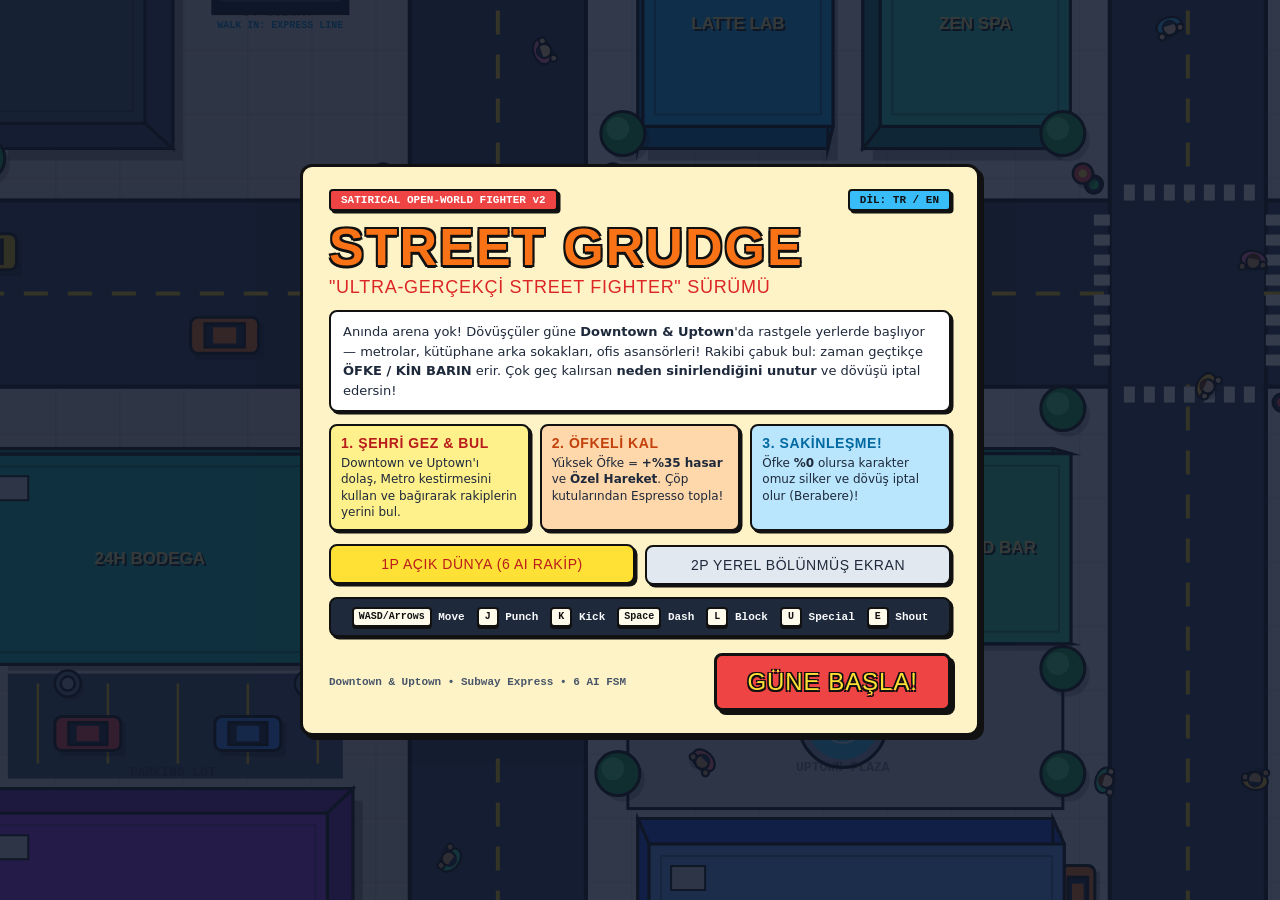
==== street-grudge-tek-dosya.html @ c1b6b153 "Initial commit: Street Grudge v2 (1P Open-World + 2P Split-Screen)" ====
<!DOCTYPE html>
<html lang="tr">
<head>
  <meta charset="UTF-8" />
  <meta name="viewport" content="width=device-width, initial-scale=1.0, maximum-scale=1.0, user-scalable=no" />
  <title>STREET GRUDGE — Ultra-Realistic Top-Down Arcade Fighter</title>
  <style>
/* =========================================================================
   STREET GRUDGE — 100% Offline Cel-Shaded Comic-Book & Retro Arcade Styles
   ========================================================================= */
* {
  box-sizing: border-box;
  user-select: none;
  -webkit-user-select: none;
}

html, body {
  margin: 0;
  padding: 0;
  width: 100%;
  height: 100%;
  overflow: hidden;
  background: #141418;
  color: #ffffff;
  font-family: 'Trebuchet MS', 'Segoe UI', system-ui, sans-serif;
}

.hidden { display: none !important; }

.font-arcade {
  font-family: 'Impact', 'Arial Black', 'Haettenschweiler', sans-serif;
  letter-spacing: 0.04em;
}
.font-pixel {
  font-family: 'Courier New', ui-monospace, SFMono-Regular, Menlo, monospace;
  font-weight: 800;
}

.comic-border {
  border: 3px solid #111111;
  box-shadow: 4px 4px 0px #111111;
}
.comic-border-sm {
  border: 2.5px solid #111111;
  box-shadow: 2.5px 2.5px 0px #111111;
}

.text-outline {
  text-shadow: -2px -2px 0 #111, 2px -2px 0 #111, -2px 2px 0 #111, 2px 2px 0 #111, 0px 3px 0 #111;
}
.text-outline-sm {
  text-shadow: -1.5px -1.5px 0 #111, 1.5px -1.5px 0 #111, -1.5px 1.5px 0 #111, 1.5px 1.5px 0 #111;
}

canvas#gameCanvas {
  display: block;
  width: 100vw;
  height: 100vh;
  cursor: crosshair;
}

.halftone-bg {
  background-image: radial-gradient(rgba(0, 0, 0, 0.14) 1.5px, transparent 1.5px);
  background-size: 9px 9px;
}

/* HUD LAYOUT */
#hud {
  pointer-events: none;
  position: fixed;
  inset: 0;
  z-index: 10;
  display: flex;
  flex-direction: column;
  justify-content: space-between;
  padding: 10px 12px;
}

.hud-top-wrap {
  width: 100%;
  max-width: 1060px;
  margin: 0 auto;
}

.hud-top-row {
  display: flex;
  align-items: flex-start;
  justify-content: space-between;
  gap: 10px;
}

.fighter-panel {
  flex: 1;
  min-width: 0;
}

.panel-header {
  display: flex;
  align-items: center;
  justify-content: space-between;
  gap: 6px;
  margin-bottom: 3px;
  padding: 0 3px;
}

.panel-name-group {
  display: flex;
  align-items: center;
  gap: 6px;
  min-width: 0;
}

.fighter-name {
  font-size: 16px;
  color: #ffe135;
  white-space: nowrap;
  overflow: hidden;
  text-overflow: ellipsis;
}
.fighter-name.rival { color: #fb7185; }

.status-pill {
  font-size: 10px;
  padding: 1px 6px;
  background: #ef4444;
  color: #ffffff;
  border: 2px solid #111;
  border-radius: 4px;
  text-transform: uppercase;
  white-space: nowrap;
}
.status-pill.muted { background: #334155; color: #e2e8f0; }

.score-text {
  font-size: 13px;
  color: #ffe135;
  font-variant-numeric: tabular-nums;
  white-space: nowrap;
}

.bar-track {
  position: relative;
  height: 24px;
  background: #991b1b;
  overflow: hidden;
}
.bar-track.rival-bg { background: #3f1d2e; }

.bar-trail {
  position: absolute;
  top: 0; bottom: 0;
  background: #fb923c;
  transition: width 0.3s ease;
}
.bar-fill-hp {
  position: absolute;
  top: 0; bottom: 0;
  background: linear-gradient(180deg, #fef08a 0%, #facc15 55%, #eab308 100%);
}
.bar-align-right { right: 0; }
.bar-align-left { left: 0; }

.bar-overlay-text {
  position: absolute;
  inset: 0;
  display: flex;
  align-items: center;
  justify-content: space-between;
  padding: 0 8px;
  font-size: 11px;
  font-weight: 900;
}
.bar-overlay-text.dark { color: #111; }
.bar-overlay-text.light { color: #fff; }

.ko-chip {
  background: #111;
  color: #ffe135;
  padding: 1px 6px;
  border-radius: 3px;
  font-size: 10px;
}

.grudge-row {
  margin-top: 4px;
  display: flex;
  align-items: center;
  gap: 6px;
}
.grudge-label {
  font-size: 12px;
  color: #ff6b35;
  white-space: nowrap;
}
.grudge-track {
  position: relative;
  flex: 1;
  height: 17px;
  background: #1f2937;
  overflow: hidden;
}
.grudge-fill {
  position: absolute;
  top: 0; bottom: 0; left: 0;
  background-color: #ef4444;
  transition: background-color 0.2s;
}
.grudge-stripes {
  background-image: repeating-linear-gradient(
    -45deg,
    rgba(255,255,255,0.18) 0px,
    rgba(255,255,255,0.18) 8px,
    transparent 8px,
    transparent 16px
  );
  animation: stripeMove 0.7s linear infinite;
}
@keyframes stripeMove {
  from { background-position: 0 0; }
  to   { background-position: 22.6px 0; }
}

.grudge-overlay-text {
  position: absolute;
  inset: 0;
  display: flex;
  align-items: center;
  justify-content: space-between;
  padding: 0 7px;
  font-size: 10px;
  color: #fff;
}
.grudge-overlay-text.center { justify-content: center; }

/* CENTER KO BADGE */
.center-badge-col {
  display: flex;
  flex-direction: column;
  align-items: center;
  flex-shrink: 0;
}
.ko-badge {
  width: 54px;
  height: 54px;
  border-radius: 8px;
  background: linear-gradient(180deg, #ffe135 0%, #f97316 100%);
  display: flex;
  flex-direction: column;
  align-items: center;
  justify-content: center;
  transform: rotate(-2deg);
}
.ko-badge-title {
  font-size: 24px;
  color: #dc2626;
  line-height: 1;
}
.ko-badge-clock {
  font-size: 10px;
  color: #111;
  line-height: 1;
  margin-top: 2px;
}
.zone-badge {
  margin-top: 4px;
  padding: 2px 7px;
  background: #111;
  color: #38bdf8;
  border: 2px solid #38bdf8;
  border-radius: 4px;
  font-size: 10px;
  letter-spacing: 0.06em;
  white-space: nowrap;
}

/* EVENT BANNER */
.event-banner-wrap {
  display: flex;
  flex-direction: column;
  align-items: center;
  justify-content: center;
  margin: auto 0;
  pointer-events: none;
}
.event-banner {
  padding: 8px 24px;
  background: #ffe135;
  color: #dc2626;
  border-radius: 6px;
  font-size: 42px;
  text-align: center;
}
.event-sub-banner {
  margin-top: 6px;
  padding: 4px 12px;
  background: #111;
  color: #fff;
  border: 2px solid #ffe135;
  border-radius: 5px;
  font-size: 13px;
  text-align: center;
}

@keyframes bannerSlam {
  0%   { transform: scale(2.4) rotate(-6deg); opacity: 0; }
  60%  { transform: scale(0.95) rotate(1.5deg); opacity: 1; }
  100% { transform: scale(1) rotate(0deg); opacity: 1; }
}
.banner-slam { animation: bannerSlam 0.32s cubic-bezier(0.22, 1, 0.36, 1) forwards; }

/* BOTTOM BAR */
.hud-bottom-row {
  display: flex;
  align-items: flex-end;
  justify-content: space-between;
  gap: 8px;
}
.bottom-left {
  pointer-events: auto;
  display: flex;
  flex-direction: column;
  gap: 6px;
}
.combo-box {
  align-self: flex-start;
  padding: 4px 12px;
  background: #ef4444;
  transform: rotate(-2deg);
}
.combo-num { font-size: 24px; color: #ffe135; line-height: 1; }
.combo-sub { font-size: 10px; color: #fff; }

.util-btn-row {
  display: flex;
  flex-wrap: wrap;
  gap: 6px;
}
.util-btn {
  padding: 4px 9px;
  color: #111;
  border-radius: 5px;
  font-size: 11px;
  cursor: pointer;
}
.util-btn.amber { background: #fef3c7; }
.util-btn.sky   { background: #e0f2fe; }
.util-btn.lilac { background: #f3e8ff; }
.util-btn.rose  { background: #fee2e2; }
.util-btn:hover { filter: brightness(0.95); }

.controls-strip {
  display: flex;
  flex-wrap: wrap;
  align-items: center;
  gap: 6px 10px;
  padding: 6px 10px;
  background: rgba(17, 17, 17, 0.9);
  border: 2px solid #ffe135;
  border-radius: 6px;
  font-size: 11px;
  color: #f8fafc;
}

.keycap {
  display: inline-flex;
  align-items: center;
  justify-content: center;
  min-width: 22px;
  height: 20px;
  padding: 0 5px;
  background: #fffbeb;
  color: #111;
  border: 2px solid #111;
  box-shadow: 0 2px 0 #111;
  border-radius: 4px;
  font-family: 'Courier New', monospace;
  font-weight: 900;
  font-size: 10px;
}

/* MINIMAP */
.minimap-col {
  display: flex;
  flex-direction: column;
  align-items: flex-end;
  gap: 4px;
}
.sound-cue-pill {
  padding: 3px 8px;
  background: rgba(17, 17, 17, 0.92);
  border: 2px solid #f97316;
  border-radius: 5px;
  font-size: 10px;
  color: #fdba74;
}
.minimap-frame {
  width: 196px;
  height: 144px;
  border-radius: 6px;
  background: rgba(15, 23, 42, 0.88);
  position: relative;
  overflow: hidden;
}
.minimap-frame canvas {
  width: 100%;
  height: 100%;
  display: block;
}
.minimap-title {
  position: absolute;
  top: 4px; left: 6px;
  font-size: 9px;
  color: #ffe135;
}
.minimap-zones {
  position: absolute;
  bottom: 3px; right: 6px;
  font-size: 8px;
  color: #94a3b8;
}

/* MODALS (START & END) */
.modal-backdrop {
  position: fixed;
  inset: 0;
  z-index: 30;
  display: flex;
  align-items: center;
  justify-content: center;
  padding: 16px;
  background: rgba(15, 23, 42, 0.84);
}
.modal-card {
  width: 100%;
  max-width: 680px;
  background: #fef3c7;
  color: #111;
  border-radius: 12px;
  padding: 22px 26px;
  max-height: 94vh;
  overflow-y: auto;
}
.modal-card.compact {
  max-width: 520px;
  text-align: center;
}

.modal-top-bar {
  display: flex;
  align-items: center;
  justify-content: space-between;
  gap: 8px;
  margin-bottom: 10px;
}
.ribbon-tag {
  padding: 3px 10px;
  background: #ef4444;
  color: #fff;
  font-size: 11px;
  border-radius: 4px;
}
.lang-toggle-btn {
  padding: 3px 10px;
  background: #38bdf8;
  color: #111;
  font-size: 11px;
  border-radius: 4px;
  cursor: pointer;
}
.title-logo {
  margin: 0;
  font-size: 52px;
  color: #f97316;
  line-height: 1;
}
.title-sub {
  margin: 4px 0 0;
  font-size: 18px;
  color: #dc2626;
}
.pitch-box {
  margin-top: 12px;
  padding: 10px 12px;
  background: #ffffff;
  border-radius: 8px;
  font-size: 13px;
  line-height: 1.5;
  color: #1e293b;
}

.cards-grid {
  display: grid;
  grid-template-columns: repeat(3, 1fr);
  gap: 10px;
  margin-top: 12px;
}
.info-card {
  padding: 9px 10px;
  border-radius: 8px;
  font-size: 12px;
  color: #1e293b;
}
.info-card h3 { margin: 0 0 4px; font-size: 14px; }
.info-card p  { margin: 0; line-height: 1.35; }
.info-card.c1 { background: #fef08a; }
.info-card.c1 h3 { color: #b91c1c; }
.info-card.c2 { background: #fed7aa; }
.info-card.c2 h3 { color: #c2410c; }
.info-card.c3 { background: #bae6fd; }
.info-card.c3 h3 { color: #0369a1; }

.mode-row {
  display: grid;
  grid-template-columns: 1fr 1fr;
  gap: 10px;
  margin-top: 14px;
}
.mode-btn {
  padding: 10px;
  background: #e2e8f0;
  color: #1e293b;
  border-radius: 8px;
  font-size: 14px;
  cursor: pointer;
}
.mode-btn.mode-active {
  background: #ffe135;
  color: #b91c1c;
  transform: translateY(-1px);
}

.start-controls-box {
  margin-top: 12px;
  padding: 8px 10px;
  background: #1e293b;
  color: #f8fafc;
  border-radius: 8px;
  display: flex;
  flex-wrap: wrap;
  justify-content: center;
  gap: 6px 12px;
  font-size: 11px;
}

.cta-row {
  margin-top: 16px;
  display: flex;
  align-items: center;
  justify-content: space-between;
  gap: 12px;
}
.primary-cta {
  padding: 12px 30px;
  background: #ef4444;
  color: #ffe135;
  font-size: 24px;
  border-radius: 8px;
  cursor: pointer;
}
.primary-cta:hover { background: #dc2626; }
.secondary-cta {
  margin-top: 8px;
  width: 100%;
  padding: 8px;
  background: #e2e8f0;
  color: #111;
  font-size: 13px;
  border-radius: 6px;
  cursor: pointer;
}

.stats-grid {
  display: grid;
  grid-template-columns: repeat(4, 1fr);
  gap: 8px;
  margin-top: 14px;
}
.stat-box {
  padding: 8px 4px;
  border-radius: 6px;
}
.stat-box .lbl { font-size: 10px; color: #475569; }
.stat-box .val { font-size: 16px; font-weight: 900; margin-top: 2px; }
.stat-box.s1 { background: #fef08a; }
.stat-box.s2 { background: #fecaca; color: #dc2626; }
.stat-box.s3 { background: #bae6fd; color: #0369a1; }
.stat-box.s4 { background: #bbf7d0; color: #15803d; }

/* TOUCH CONTROLS (Mobile / Narrow) */
#touchControls {
  display: none;
  pointer-events: auto;
  position: fixed;
  bottom: 12px; left: 12px; right: 12px;
  z-index: 20;
  align-items: flex-end;
  justify-content: space-between;
}
.touch-dpad {
  display: grid;
  grid-template-columns: repeat(3, 40px);
  gap: 4px;
}
.touch-actions {
  display: grid;
  grid-template-columns: repeat(3, 48px);
  gap: 6px;
}
.touch-btn {
  height: 42px;
  border-radius: 6px;
  background: rgba(17, 17, 17, 0.82);
  color: #fff;
  font-size: 12px;
  cursor: pointer;
}

@media (max-width: 760px) {
  .cards-grid { grid-template-columns: 1fr; }
  .stats-grid { grid-template-columns: repeat(2, 1fr); }
  .controls-strip { display: none; }
  .minimap-frame { width: 142px; height: 104px; }
  .title-logo { font-size: 38px; }
  .cta-row { flex-direction: column; }
  .primary-cta { width: 100%; }
  #touchControls.active { display: flex; }
}

</style>
</head>
<body>

  <!-- MAIN GAME CANVAS -->
  <canvas id="gameCanvas"></canvas>

  <!-- =========================================================================
       RETRO ARCADE HUD OVERLAY
       ========================================================================= -->
  <div id="hud" class="hidden">

    <!-- TOP ARCADE BAR -->
    <div class="hud-top-wrap">
      <div class="hud-top-row">

        <!-- PLAYER 1 PANEL -->
        <div class="fighter-panel">
          <div class="panel-header">
            <div class="panel-name-group">
              <span id="p1Name" class="font-arcade fighter-name text-outline-sm">O1 (KİNCİ DÖVÜŞÇÜ)</span>
              <span id="p1StatusBadge" class="font-pixel status-pill">KUDURMUŞ</span>
            </div>
            <span id="scoreDisplay" class="font-pixel score-text text-outline-sm">SCORE 000000</span>
          </div>
          <div class="bar-track comic-border-sm">
            <div id="p1HealthTrail" class="bar-trail bar-align-right" style="width: 100%;"></div>
            <div id="p1HealthFill" class="bar-fill-hp bar-align-right" style="width: 100%;"></div>
            <div class="bar-overlay-text dark font-pixel">
              <span id="p1HpText">120/120</span>
              <span id="koCountText" class="ko-chip">RIVALS KO: 0/6</span>
            </div>
          </div>
          <div class="grudge-row">
            <span id="grudgeLabel" class="font-arcade grudge-label text-outline-sm">ÖFKE</span>
            <div class="grudge-track comic-border-sm">
              <div id="grudgeFill" class="grudge-fill grudge-stripes" style="width: 100%;"></div>
              <div class="grudge-overlay-text font-pixel text-outline-sm">
                <span id="grudgeStateText">SAF ÖFKE (+%35 HASAR)</span>
                <span id="grudgePctText">100%</span>
              </div>
            </div>
          </div>
        </div>

        <!-- CENTER KO & CLOCK BADGE -->
        <div class="center-badge-col">
          <div id="koBadge" class="ko-badge comic-border">
            <span class="font-arcade ko-badge-title text-outline-sm">KO</span>
            <span id="clockText" class="font-pixel ko-badge-clock">09:00</span>
          </div>
          <div id="zoneBadge" class="zone-badge font-pixel">DOWNTOWN</div>
        </div>

        <!-- RIVAL / PLAYER 2 PANEL -->
        <div class="fighter-panel">
          <div class="panel-header">
            <span id="rivalStateTag" class="font-pixel status-pill muted">ŞEHİRDE ARANIYOR</span>
            <span id="rivalName" class="font-arcade fighter-name rival text-outline-sm">YAKINDA RAKİP YOK</span>
          </div>
          <div class="bar-track rival-bg comic-border-sm">
            <div id="rivalHealthTrail" class="bar-trail bar-align-left" style="width: 0%;"></div>
            <div id="rivalHealthFill" class="bar-fill-hp bar-align-left" style="width: 0%;"></div>
            <div class="bar-overlay-text light font-pixel text-outline-sm">
              <span id="rivalHpText">--</span>
              <span id="rivalZoneHint" style="color:#fde047; font-size:10px;">SOKAKLARI GEZ VEYA [E] BAS</span>
            </div>
          </div>
          <div class="grudge-row">
            <div class="grudge-track comic-border-sm">
              <div id="rivalGrudgeFill" class="grudge-fill" style="width: 0%; background:#f97316;"></div>
              <div class="grudge-overlay-text center font-pixel text-outline-sm">
                <span id="grudgeReasonHud">KİN: ...</span>
              </div>
            </div>
          </div>
        </div>

      </div>
    </div>

    <!-- CENTER DYNAMIC EVENT BANNER -->
    <div class="event-banner-wrap">
      <div id="eventBanner" class="hidden event-banner comic-border font-arcade text-outline">FIGHT!</div>
      <div id="eventSubBanner" class="hidden event-sub-banner font-pixel"></div>
    </div>

    <!-- BOTTOM BAR -->
    <div class="hud-bottom-row">
      <div class="bottom-left">
        <div id="comboBox" class="hidden combo-box comic-border-sm">
          <div id="comboCountText" class="font-arcade combo-num text-outline-sm">3 HITS!</div>
          <div class="font-pixel combo-sub">PETTY COMBO</div>
        </div>

        <div class="util-btn-row">
          <button id="btnMute" class="util-btn amber comic-border-sm font-pixel">SFX: ON</button>
          <button id="btnLang" class="util-btn sky comic-border-sm font-pixel">TR / EN</button>
          <button id="btnDebugAi" class="util-btn lilac comic-border-sm font-pixel">AI FSM: OFF</button>
          <button id="btnRestartHud" class="util-btn rose comic-border-sm font-pixel">YENİ GÜN [R]</button>
        </div>

        <div id="controlsStrip" class="controls-strip font-pixel"></div>
      </div>

      <div class="minimap-col">
        <div id="soundCuePill" class="hidden sound-cue-pill font-pixel"></div>
        <div class="minimap-frame comic-border">
          <canvas id="minimapCanvas" width="196" height="144"></canvas>
          <div class="minimap-title font-pixel text-outline-sm">CITY MAP</div>
          <div class="minimap-zones font-pixel">DT | UT</div>
        </div>
      </div>
    </div>
  </div>

  <!-- MOBILE TOUCH CONTROLS -->
  <div id="touchControls">
    <div class="touch-dpad">
      <div></div>
      <button data-key="KeyW" class="touch-btn comic-border-sm font-arcade">▲</button>
      <div></div>
      <button data-key="KeyA" class="touch-btn comic-border-sm font-arcade">◀</button>
      <button data-key="KeyS" class="touch-btn comic-border-sm font-arcade">▼</button>
      <button data-key="KeyD" class="touch-btn comic-border-sm font-arcade">▶</button>
    </div>
    <div class="touch-actions">
      <button data-key="KeyJ" class="touch-btn comic-border-sm font-arcade" style="background:#facc15;color:#111;">PUNCH</button>
      <button data-key="KeyK" class="touch-btn comic-border-sm font-arcade" style="background:#fb923c;color:#111;">KICK</button>
      <button data-key="KeyU" class="touch-btn comic-border-sm font-arcade" style="background:#ef4444;">SPEC</button>
      <button data-key="Space" class="touch-btn comic-border-sm font-arcade" style="background:#38bdf8;color:#111;">DASH</button>
      <button data-key="KeyL" class="touch-btn comic-border-sm font-arcade" style="background:#a855f7;">BLK</button>
      <button data-key="KeyE" class="touch-btn comic-border-sm font-arcade" style="background:#4ade80;color:#111;">YELL</button>
    </div>
  </div>

  <!-- =========================================================================
       TITLE / MODE SELECT MODAL
       ========================================================================= -->
  <div id="startModal" class="modal-backdrop">
    <div class="modal-card comic-border halftone-bg">
      <div class="modal-top-bar">
        <span class="ribbon-tag comic-border-sm font-pixel">SATIRICAL OPEN-WORLD FIGHTER v2</span>
        <button id="startLangBtn" class="lang-toggle-btn comic-border-sm font-pixel">DİL: TR / EN</button>
      </div>

      <h1 class="title-logo font-arcade text-outline">STREET GRUDGE</h1>
      <p id="startSubtitle" class="title-sub font-arcade"></p>

      <div id="startPitch" class="pitch-box comic-border-sm"></div>

      <div class="cards-grid">
        <div class="info-card c1 comic-border-sm">
          <h3 id="card1Title" class="font-arcade"></h3>
          <p id="card1Body"></p>
        </div>
        <div class="info-card c2 comic-border-sm">
          <h3 id="card2Title" class="font-arcade"></h3>
          <p id="card2Body"></p>
        </div>
        <div class="info-card c3 comic-border-sm">
          <h3 id="card3Title" class="font-arcade"></h3>
          <p id="card3Body"></p>
        </div>
      </div>

      <!-- 1P vs 2P LOCAL SPLIT-SCREEN MODE SELECTOR -->
      <div class="mode-row">
        <button id="btnMode1P" class="mode-btn mode-active comic-border-sm font-arcade">1P OPEN WORLD (6 AI)</button>
        <button id="btnMode2P" class="mode-btn comic-border-sm font-arcade">2P LOCAL SPLIT-SCREEN</button>
      </div>

      <div id="startControlsBox" class="start-controls-box comic-border-sm font-pixel"></div>

      <div class="cta-row">
        <span class="font-pixel" style="font-size:11px; color:#475569;">Downtown &amp; Uptown • Subway Express • 6 AI FSM</span>
        <button id="btnStartGame" class="primary-cta comic-border font-arcade text-outline-sm">GÜNE BAŞLA!</button>
      </div>
    </div>
  </div>

  <!-- =========================================================================
       END-OF-DAY RESULT MODAL
       ========================================================================= -->
  <div id="endModal" class="hidden modal-backdrop">
    <div class="modal-card compact comic-border halftone-bg">
      <div id="endBadge" class="ribbon-tag comic-border-sm font-pixel" style="display:inline-block; margin-bottom:8px;">DRAW</div>
      <h2 id="endTitle" class="font-arcade text-outline" style="margin:0; font-size:38px;">FORGOT WHY YOU WERE MAD!</h2>
      <p id="endQuote" class="pitch-box comic-border-sm" style="font-style:italic;"></p>

      <div class="stats-grid font-pixel">
        <div class="stat-box s1 comic-border-sm"><div class="lbl">SCORE</div><div id="statScore" class="val">0</div></div>
        <div class="stat-box s2 comic-border-sm"><div class="lbl">K.O.</div><div id="statKos" class="val">0/6</div></div>
        <div class="stat-box s3 comic-border-sm"><div class="lbl">WALKED</div><div id="statDist" class="val">0m</div></div>
        <div class="stat-box s4 comic-border-sm"><div class="lbl">PROPS</div><div id="statProps" class="val">0</div></div>
      </div>

      <div id="endForgottenReason" class="font-pixel" style="margin-top:10px; font-size:11px; color:#475569;"></div>

      <button id="btnPlayAgain" class="primary-cta comic-border font-arcade text-outline-sm" style="width:100%; margin-top:14px;">YENİ KİN BAŞLAT [R]</button>
      <button id="btnBackTitle" class="secondary-cta comic-border-sm font-pixel">ANA MENÜ / MOD SEÇ</button>
    </div>
  </div>

  <script>
/* === src/config.js === */
/**
 * Street Grudge — Configuration, Localization (EN/TR), and Character Roster
 * Clean modular namespace (works directly via file:// without a local server).
 */
window.StreetGrudge = window.StreetGrudge || {};

(function (SG) {
  'use strict';

  SG.WORLD_W = 3000;
  SG.WORLD_H = 2200;
  SG.DOWNTOWN_SPLIT_X = 1520; // West = Downtown, East = Uptown

  // Explicit Enemy AI Finite State Machine states
  SG.AI_STATES = Object.freeze({
    WANDER: 'DailyRoutine_Wander',
    SEARCH: 'Searching',
    COMBAT: 'Aggro_Combat',
    CALMED: 'CalmedDown'
  });

  SG.I18N = {
    en: {
      subtitle: '"ULTRA-REALISTIC STREET FIGHTER" EDITION',
      pitch: 'No instant arena spawns! Fighters start their day scattered across <b>Downtown &amp; Uptown</b> — in subways, library alleys, street corners, and office elevators. Track down your rival fast: as time passes, your <b>GRUDGE METER</b> drains. Take too long and you\'ll literally <b>forget why you were mad</b> and cancel the fight!',
      card1Title: '1. ROAM & TRACK',
      card1Body: 'Explore Downtown & Uptown, ride the Subway shortcut, and yell to ping nearby rivals.',
      card2Title: '2. STAY ANGRY',
      card2Body: 'High Grudge = <b>+35% damage</b> & <b>Special Moves</b>. Smash trash cans for Espresso boosts!',
      card3Title: '3. DON\'T CALM DOWN',
      card3Body: 'If Grudge hits <b>0%</b>, your fighter shrugs and cancels the fight in an anticlimactic draw!',
      mode1p: '1P OPEN WORLD (vs 6 AI)',
      mode2p: '2P LOCAL SPLIT-SCREEN',
      startBtn: 'START THE DAY!',
      playAgainBtn: 'START A NEW PETTY GRUDGE [R]',
      p1Name: 'P1 (PETTY FIGHTER)',
      p2Name: 'P2 (RIVAL COMMUTER)',
      grudge: 'GRUDGE',
      noRival: 'NO RIVAL IN SIGHT',
      searchingCity: 'ROAMING CITY',
      roamHint: 'ROAM STREETS OR PRESS [E]',
      fuming: 'FUMING',
      annoyed: 'ANNOYED',
      cooling: 'COOLING OFF',
      calm: 'CALMED DOWN',
      grudgeHigh: 'PURE RAGE (+35% DMG, SPECIAL READY)',
      grudgeMid: 'STILL MAD (SPECIAL > 40%)',
      grudgeLow: 'FORGETTING WHY... (-25% DMG)',
      grudgeZero: 'TOTALLY OVER IT',
      forgotBadge: 'ANTICLIMACTIC DRAW — FIGHT CANCELED',
      forgotTitle: 'FORGOT WHY YOU WERE MAD!',
      forgotQuotes: [
        '"Wait... why did I even put on my fighting headband today? Honestly, I could go for a sandwich."',
        '"You know what? Walking 12 blocks really cleared my head. Great cardio."',
        '"Was I mad at them, or just hungry? Probably just hungry. Let\'s call it a draw."'
      ],
      defeatBadge: 'KNOCKED OUT IN PUBLIC',
      defeatTitle: 'DOWN FOR THE COUNT!',
      defeatQuote: '"You got folded right next to a broken fire hydrant while three commuters filmed it."',
      victoryBadge: 'UNDEFEATED MENACE',
      victoryTitle: 'PETTY CHAMPION OF THE CITY!',
      victoryQuote: '"Every rival in Downtown & Uptown has been settled. Your petty grudge is finally satisfied."',
      p1WinTitle: 'PLAYER 1 WINS THE BEEF!',
      p2WinTitle: 'PLAYER 2 WINS THE BEEF!',
      vsWinQuote: '"Finally found each other across town and settled it right in the middle of traffic!"',
      challengerBanner: 'RIVAL FOUND!',
      fightSub: 'LOCKED IN STREET COMBAT!',
      mergedBanner: 'BEEF LOCATED!',
      mergedSub: 'SPLIT-SCREEN MERGED — FIGHT!!',
      koBanner: 'K.O.!',
      koSub: 'PETTY BEEF SETTLED! +GRUDGE',
      subwayBanner: 'SUBWAY EXPRESS',
      subwaySub: 'COMMUTER RAGE! +5% GRUDGE',
      reasons: [
        'Took the last iced oat-milk latte',
        'Stepped on fresh sneakers back in 2019',
        'Didn\'t hold the office elevator door',
        'Spoiled the season finale on the subway',
        'Left the group chat message on "Read"',
        'Parked across TWO spaces outside the library',
        'Chewed popcorn way too loudly at the movies'
      ],
      playerLowGrudgeLines: [
        'Wait... why was I mad again?',
        'Nice weather today, honestly...',
        'Maybe I overreacted?',
        'My legs hurt. Coffee sounds nice.',
        'Was it really THAT big a deal?'
      ],
      playerShoutLines: [
        'HEY!! GET OVER HERE!!',
        'DON\'T WALK AWAY FROM ME!!',
        'WE HAVE UNFINISHED BUSINESS!!',
        'SQUARE UP RIGHT NOW!!'
      ],
      calmedRivalLines: [
        'Bro, I\'m totally over it now.',
        'Deep breaths... inner peace...',
        'That was 10 minutes ago, let it go.',
        'Wanna grab ramen instead?'
      ]
    },
    tr: {
      subtitle: '"ULTRA-GERÇEKÇİ STREET FIGHTER" SÜRÜMÜ',
      pitch: 'Anında arena yok! Dövüşçüler güne <b>Downtown &amp; Uptown</b>\'da rastgele yerlerde başlıyor — metrolar, kütüphane arka sokakları, ofis asansörleri! Rakibi çabuk bul: zaman geçtikçe <b>ÖFKE / KİN BARIN</b> erir. Çok geç kalırsan <b>neden sinirlendiğini unutur</b> ve dövüşü iptal edersin!',
      card1Title: '1. ŞEHRİ GEZ & BUL',
      card1Body: 'Downtown ve Uptown\'ı dolaş, Metro kestirmesini kullan ve bağırarak rakiplerin yerini bul.',
      card2Title: '2. ÖFKELİ KAL',
      card2Body: 'Yüksek Öfke = <b>+%35 hasar</b> ve <b>Özel Hareket</b>. Çöp kutularından Espresso topla!',
      card3Title: '3. SAKİNLEŞME!',
      card3Body: 'Öfke <b>%0</b> olursa karakter omuz silker ve dövüş iptal olur (Berabere)!',
      mode1p: '1P AÇIK DÜNYA (6 AI RAKİP)',
      mode2p: '2P YEREL BÖLÜNMÜŞ EKRAN',
      startBtn: 'GÜNE BAŞLA!',
      playAgainBtn: 'YENİ KİN BAŞLAT [R]',
      p1Name: 'O1 (KİNCİ DÖVÜŞÇÜ)',
      p2Name: 'O2 (RAKİP YOLCU)',
      grudge: 'ÖFKE',
      noRival: 'YAKINDA RAKİP YOK',
      searchingCity: 'ŞEHİRDE ARANIYOR',
      roamHint: 'SOKAKLARI GEZ VEYA [E] BAS',
      fuming: 'KUDURMUŞ',
      annoyed: 'SİNİRLİ',
      cooling: 'SAKİNLEŞİYOR',
      calm: 'UNUTTU',
      grudgeHigh: 'SAF ÖFKE (+%35 HASAR, ÖZEL HAZIR)',
      grudgeMid: 'HALA KIZGIN (ÖZEL > %40)',
      grudgeLow: 'NEDEN KIZMIŞTIM?.. (-%25 HASAR)',
      grudgeZero: 'TAMAMEN UNUTTU',
      forgotBadge: 'DÖVÜŞ İPTAL EDİLDİ — BERABERE',
      forgotTitle: 'NEDEN SİNİRLENDİĞİNİ UNUTTUN!',
      forgotQuotes: [
        '"Bir dakika... ben bugün niye dövüş bandanasını taktım ki? Aslında canım tost çekti."',
        '"Biliyor musun? 12 sokak yürüyünce kafam dağıldı, güzel kardiyo oldu."',
        '"Ona mı kızmıştım yoksa sadece aç mıydım? Kesin açlıktan. İptal edelim."'
      ],
      defeatBadge: 'SOKAK ORTASINDA NAKAVT',
      defeatTitle: 'YERDE KALDIN!',
      defeatQuote: '"Patlak yangın musluğunun yanında üç yolcu video çekerken nakavt oldun."',
      victoryBadge: 'ŞEHRİN EN KİNCİ ŞAMPİYONU',
      victoryTitle: 'TÜM RAKİPLER NAKAVT!',
      victoryQuote: '"Downtown ve Uptown\'daki tüm hesaplar görüldü. Saçma kinin sonunda tatmin oldu."',
      p1WinTitle: '1. OYUNCU HESABI KESTİ!',
      p2WinTitle: '2. OYUNCU HESABI KESTİ!',
      vsWinQuote: '"Şehrin iki ucundan sonunda birbirinizi bulup trafiğin ortasında kapıştınız!"',
      challengerBanner: 'RAKİP BULUNDU!',
      fightSub: 'SOKAK DÖVÜŞÜ BAŞLADI!',
      mergedBanner: 'KARŞILAŞTILAR!',
      mergedSub: 'EKRAN BİRLEŞTİ — DÖVÜŞ!!',
      koBanner: 'K.O.!',
      koSub: 'HESAP GÖRÜLDÜ! +ÖFKE',
      subwayBanner: 'METRO EKSPRES',
      subwaySub: 'YOLCU ÖFKESİ! +%5 ÖFKE',
      reasons: [
        'Son buzlu latte\'yi gözünün önünde aldı',
        '2019\'da yeni ayakkabına bastı',
        'Ofis asansörünün kapısını tutmadı',
        'Metroda dizinin finalini spoiler verdi',
        'Mesajına görüldü atıp cevap vermedi',
        'Kütüphane önünde İKİ park yerini kapladı',
        'Sinemada yüksek sesle mısır yedi'
      ],
      playerLowGrudgeLines: [
        'Dur ya... niye kızmıştım ben?',
        'Hava da bugün çok güzelmiş...',
        'Abarttım mı acaba?',
        'Ayaklarım ağrıdı, kahve mi içsem?',
        'O kadar da önemli değildi sanki...'
      ],
      playerShoutLines: [
        'HEY!! BURAYA GEL!!',
        'KAÇMA BENDEN!!',
        'YARIM KALAN HESABIMIZ VAR!!',
        'ÇIK KARŞIMA!!'
      ],
      calmedRivalLines: [
        'Kardeşim benim sinirim geçti ya.',
        'Derin nefes... iç huzur...',
        '10 dakika oldu, boş ver gitsin.',
        'Gel şurada ramen yiyelim?'
      ]
    }
  };

  SG.currentLang = 'tr';
  SG.t = (key) => SG.I18N[SG.currentLang][key];

  // 6 Distinct Rival Fighters with Unique Special Move Archetypes
  SG.RIVAL_ROSTER = [
    {
      id: 'ryo',
      name: 'RYO "COMMUTER"',
      giColor: '#facc15',
      trimColor: '#111111',
      skinColor: '#f5cfa0',
      hairColor: '#1e1b18',
      bandanaColor: '#ef4444',
      r: 20,
      maxHp: 115,
      speed: 195,
      specialKind: 'fireball',
      specialName: 'COFFEE HADOUKEN!',
      specialColor: '#38bdf8',
      taunts: ['MY TRAIN WAS DELAYED!', 'TORN GI, FULL FURY!', 'DON\'T TOUCH MY BRIEFCASE!']
    },
    {
      id: 'brutus',
      name: 'BRUTUS "POTHOLER"',
      giColor: '#4ade80',
      trimColor: '#1d4ed8',
      skinColor: '#86efac',
      hairColor: '#14532d',
      bandanaColor: '#f97316',
      r: 24,
      maxHp: 150,
      speed: 168,
      specialKind: 'shockwave',
      specialName: 'ASPHALT SLAM!',
      specialColor: '#84cc16',
      taunts: ['BRUTUS SMASH SIDEWALK!', 'GET OUTTA MY ALLEY!', 'GRAAAH!!']
    },
    {
      id: 'chun',
      name: 'CHUN-LIQUID',
      giColor: '#3b82f6',
      trimColor: '#fde047',
      skinColor: '#fde2c4',
      hairColor: '#1c1917',
      bandanaColor: '#ffffff',
      r: 18,
      maxHp: 105,
      speed: 228,
      specialKind: 'cyclone',
      specialName: 'LIGHTNING SPIN!',
      specialColor: '#60a5fa',
      taunts: ['TOO SLOW FOR UPTOWN!', 'WATCH THE KICKS!', 'JUST FINISHED PILATES!']
    },
    {
      id: 'dorado',
      name: 'EL DORADO',
      giColor: '#f59e0b',
      trimColor: '#b91c1c',
      skinColor: '#eab308',
      hairColor: '#dc2626',
      bandanaColor: '#ef4444',
      r: 21,
      maxHp: 125,
      speed: 198,
      specialKind: 'lariat',
      specialName: 'QUARTERLY LARIAT!',
      specialColor: '#fbbf24',
      taunts: ['GOING DOWN?!', 'MY CAPE CAUGHT IN THE DOOR!', 'SYNERGY SUPLEX!!']
    },
    {
      id: 'kenji',
      name: 'KENJI "JAYWALKER"',
      giColor: '#ef4444',
      trimColor: '#111111',
      skinColor: '#f3caa0',
      hairColor: '#fde047',
      bandanaColor: '#111111',
      r: 20,
      maxHp: 120,
      speed: 210,
      specialKind: 'triple_flame',
      specialName: 'FLAME CROSSWALK!',
      specialColor: '#fb923c',
      taunts: ['I NEVER WAIT FOR GREEN!', 'YOU LOOKIN\' AT ME?!', 'FEEL THE HEAT!']
    },
    {
      id: 'bison',
      name: 'MADAME BISON-NETTE',
      giColor: '#9333ea',
      trimColor: '#facc15',
      skinColor: '#f5d0b5',
      hairColor: '#3b0764',
      bandanaColor: '#dc2626',
      r: 21,
      maxHp: 135,
      speed: 205,
      specialKind: 'psycho_beam',
      specialName: 'PSYCHO COMMUTE!',
      specialColor: '#c084fc',
      taunts: ['FOR ME, IT WAS TUESDAY!', 'BOW TO THE BOSS!', 'BOWL \'EM OVER!']
    }
  ];
})(window.StreetGrudge);


/* === src/audio.js === */
/**
 * Street Grudge — Procedural Web Audio Engine
 * Zero external audio assets required; synthesizes all arcade SFX and city ambience.
 */
window.StreetGrudge = window.StreetGrudge || {};

(function (SG) {
  'use strict';

  class SoundEngine {
    constructor() {
      this.ctx = null;
      this.muted = false;
    }

    unlock() {
      if (!this.ctx) {
        const AudioCtx = window.AudioContext || window.webkitAudioContext;
        if (AudioCtx) this.ctx = new AudioCtx();
      }
      if (this.ctx && this.ctx.state === 'suspended') {
        this.ctx.resume().catch(() => {});
      }
    }

    tone(freq, endFreq, duration, type = 'square', volume = 0.12, delay = 0) {
      if (this.muted || !this.ctx) return;
      const now = this.ctx.currentTime + delay;
      const osc = this.ctx.createOscillator();
      const gain = this.ctx.createGain();
      osc.type = type;
      osc.frequency.setValueAtTime(freq, now);
      osc.frequency.exponentialRampToValueAtTime(Math.max(20, endFreq), now + duration);
      gain.gain.setValueAtTime(volume, now);
      gain.gain.exponentialRampToValueAtTime(0.001, now + duration);
      osc.connect(gain);
      gain.connect(this.ctx.destination);
      osc.start(now);
      osc.stop(now + duration + 0.01);
    }

    noise(duration, volume = 0.14, filterFreq = 900, delay = 0) {
      if (this.muted || !this.ctx) return;
      const now = this.ctx.currentTime + delay;
      const bufferSize = Math.floor(this.ctx.sampleRate * duration);
      const buffer = this.ctx.createBuffer(1, bufferSize, this.ctx.sampleRate);
      const data = buffer.getChannelData(0);
      for (let i = 0; i < bufferSize; i++) data[i] = Math.random() * 2 - 1;
      const src = this.ctx.createBufferSource();
      src.buffer = buffer;
      const filter = this.ctx.createBiquadFilter();
      filter.type = 'bandpass';
      filter.frequency.setValueAtTime(filterFreq, now);
      const gain = this.ctx.createGain();
      gain.gain.setValueAtTime(volume, now);
      gain.gain.exponentialRampToValueAtTime(0.001, now + duration);
      src.connect(filter);
      filter.connect(gain);
      gain.connect(this.ctx.destination);
      src.start(now);
    }

    punchSwing() { this.noise(0.07, 0.08, 1600); this.tone(260, 110, 0.07, 'triangle', 0.08); }
    hitLight()   { this.noise(0.09, 0.16, 1100); this.tone(180, 55, 0.09, 'square', 0.14); }
    hitHeavy()   { this.noise(0.14, 0.22, 650);  this.tone(140, 36, 0.16, 'sawtooth', 0.18); }
    block()      { this.tone(680, 920, 0.07, 'square', 0.10); this.tone(320, 260, 0.06, 'triangle', 0.08); }
    dash()       { this.noise(0.10, 0.09, 2200); this.tone(420, 180, 0.10, 'sine', 0.07); }
    special()    {
      this.tone(220, 880, 0.18, 'sawtooth', 0.15);
      this.tone(440, 120, 0.28, 'square', 0.14, 0.10);
      this.noise(0.22, 0.18, 950, 0.08);
    }
    shockwave()  {
      this.tone(130, 32, 0.34, 'sawtooth', 0.20);
      this.noise(0.28, 0.20, 420);
    }
    shout()      { this.tone(360, 540, 0.11, 'sawtooth', 0.10); this.tone(540, 310, 0.14, 'square', 0.09, 0.10); }
    hydrant()    { this.tone(280, 90, 0.12, 'square', 0.14); this.noise(0.35, 0.15, 2400, 0.05); }
    trashCan()   { this.tone(520, 240, 0.10, 'square', 0.12); this.noise(0.14, 0.12, 1400); }
    carHorn()    { this.tone(392, 392, 0.18, 'sawtooth', 0.08); this.tone(493.8, 493.8, 0.18, 'sawtooth', 0.07); }
    pickup()     { this.tone(523, 659, 0.09, 'triangle', 0.12); this.tone(659, 1046, 0.14, 'triangle', 0.12, 0.08); }
    subway()     {
      this.noise(0.42, 0.15, 380);
      this.tone(200, 62, 0.38, 'sawtooth', 0.10);
      this.tone(520, 660, 0.10, 'sine', 0.09, 0.32);
    }
    challenger() {
      this.tone(330, 330, 0.10, 'square', 0.13, 0);
      this.tone(440, 440, 0.10, 'square', 0.13, 0.10);
      this.tone(659, 659, 0.22, 'sawtooth', 0.15, 0.20);
    }
    koFanfare() {
      this.hitHeavy();
      this.tone(523, 523, 0.12, 'square', 0.14, 0.08);
      this.tone(659, 659, 0.12, 'square', 0.14, 0.18);
      this.tone(784, 784, 0.16, 'square', 0.15, 0.28);
      this.tone(1046, 980, 0.32, 'sawtooth', 0.15, 0.42);
    }
    forgotTrombone() {
      this.tone(311, 293, 0.24, 'sawtooth', 0.12, 0.0);
      this.tone(293, 277, 0.24, 'sawtooth', 0.12, 0.26);
      this.tone(277, 261, 0.24, 'sawtooth', 0.12, 0.52);
      this.tone(261, 238, 0.65, 'sawtooth', 0.13, 0.78);
    }
    distantSiren(intensity = 0.04) {
      this.tone(620, 840, 0.32, 'sine', intensity, 0);
      this.tone(840, 620, 0.32, 'sine', intensity, 0.32);
    }
  }

  SG.SoundEngine = SoundEngine;
})(window.StreetGrudge);


/* === src/world.js === */
/**
 * Street Grudge — Open-World City Generator, Collisions & Interactive Props
 * Zones: Downtown (West) & Uptown (East), Subways, Library Alley, Office Elevator
 */
window.StreetGrudge = window.StreetGrudge || {};

(function (SG) {
  'use strict';

  class CityWorld {
    constructor() {
      this.buildings = [];
      this.hRoads = [];
      this.vRoads = [];
      this.intersections = [];
      this.landmarks = [];
      this.props = [];
      this.subways = [];
      this.elevators = [];
      this.spawnPoints = [];
      this.trees = [];
      this.trafficPhase = 0; // 0: NS green, 1: NS yellow, 2: EW green, 3: EW yellow
      this.trafficTimer = 0;

      this.buildLayout();
    }

    buildLayout() {
      this.hRoads = [
        { y: 120, h: 170, name: 'NORTH BOULEVARD' },
        { y: 980, h: 190, name: 'MAIN STREET' },
        { y: 1850, h: 170, name: 'SOUTH AVENUE' }
      ];
      this.vRoads = [
        { x: 140, w: 170, name: 'WEST 1ST' },
        { x: 820, w: 160, name: 'LIBRARY AVE' },
        { x: 1440, w: 180, name: 'DIVIDE BLVD' },
        { x: 2140, w: 160, name: 'PLAZA WAY' },
        { x: 2700, w: 160, name: 'UPTOWN EAST' }
      ];

      for (const hr of this.hRoads) {
        for (const vr of this.vRoads) {
          this.intersections.push({
            x: vr.x, y: hr.y, w: vr.w, h: hr.h,
            cx: vr.x + vr.w / 2, cy: hr.y + hr.h / 2
          });
        }
      }

      const addBldg = (x, y, w, h, color, roofColor, label, zone, heightPx = 26) => {
        this.buildings.push({ x, y, w, h, color, roofColor, label, zone, heightPx });
      };

      // --- DOWNTOWN (West) ---
      addBldg(360, 340, 410, 230, '#b45309', '#d97706', 'CENTRAL LIBRARY', 'DOWNTOWN', 30);
      addBldg(360, 680, 185, 250, '#7c2d12', '#9a3412', 'PAWN & BOOKS', 'DOWNTOWN', 24);
      addBldg(585, 680, 185, 250, '#475569', '#64748b', 'ARCADE 1991', 'DOWNTOWN', 28);

      addBldg(1030, 340, 355, 220, '#be123c', '#e11d48', 'DRAGON RAMEN', 'DOWNTOWN', 25);
      addBldg(1030, 610, 175, 320, '#334155', '#475569', 'GYM & DOJO', 'DOWNTOWN', 34);

      addBldg(360, 1230, 200, 560, '#57534e', '#78716c', 'OLD WAREHOUSE', 'DOWNTOWN', 32);
      addBldg(605, 1230, 165, 250, '#991b1b', '#dc2626', 'PIZZA KING', 'DOWNTOWN', 22);
      addBldg(605, 1540, 165, 250, '#1e3a8a', '#2563eb', 'BAIL BONDS', 'DOWNTOWN', 24);

      addBldg(1030, 1230, 355, 210, '#0f766e', '#14b8a6', '24H BODEGA', 'DOWNTOWN', 22);
      addBldg(1030, 1570, 355, 220, '#6b21a8', '#9333ea', 'COMIC VAULT', 'DOWNTOWN', 26);

      // --- UPTOWN (East) ---
      addBldg(1670, 340, 415, 250, '#0284c7', '#38bdf8', 'APEX TOWER', 'UPTOWN', 44);
      addBldg(1670, 725, 190, 205, '#0369a1', '#0ea5e9', 'LATTE LAB', 'UPTOWN', 24);
      addBldg(1895, 725, 190, 205, '#0f766e', '#2dd4bf', 'ZEN SPA', 'UPTOWN', 26);

      addBldg(2355, 340, 290, 280, '#4f46e5', '#818cf8', 'METRO GALLERY', 'UPTOWN', 36);

      addBldg(1670, 1230, 170, 190, '#0891b2', '#22d3ee', 'TECH LOFT', 'UPTOWN', 32);
      addBldg(1915, 1230, 170, 190, '#059669', '#34d399', 'SALAD BAR', 'UPTOWN', 22);
      addBldg(1670, 1600, 415, 190, '#1d4ed8', '#60a5fa', 'GRAND HOTEL', 'UPTOWN', 42);

      addBldg(2355, 1230, 290, 230, '#db2777', '#f472b6', 'SNEAKER BOUTIQUE', 'UPTOWN', 28);
      addBldg(2355, 1560, 290, 230, '#ca8a04', '#facc15', 'GOLD BANK', 'UPTOWN', 36);

      // Linked Subway Express Entrances
      this.subways = [
        {
          id: 'sub_dt', x: 1245, y: 700, w: 135, h: 95,
          targetId: 'sub_ut', exitX: 2500, exitY: 850,
          name: 'DOWNTOWN SUBWAY', zone: 'DOWNTOWN'
        },
        {
          id: 'sub_ut', x: 2430, y: 690, w: 135, h: 95,
          targetId: 'sub_dt', exitX: 1310, exitY: 855,
          name: 'UPTOWN SUBWAY', zone: 'UPTOWN'
        }
      ];

      this.elevators = [
        { x: 1835, y: 580, w: 86, h: 24, openAmt: 0, label: 'APEX ELEVATOR' }
      ];

      this.landmarks = [
        { x: 565, y: 625, name: 'LIBRARY ALLEY', zone: 'DOWNTOWN', color: '#f59e0b' },
        { x: 1310, y: 745, name: 'DT SUBWAY', zone: 'DOWNTOWN', color: '#38bdf8' },
        { x: 1878, y: 645, name: 'ELEVATOR LOBBY', zone: 'UPTOWN', color: '#a855f7' },
        { x: 2500, y: 740, name: 'UT SUBWAY', zone: 'UPTOWN', color: '#38bdf8' },
        { x: 1875, y: 1500, name: 'UPTOWN PLAZA', zone: 'UPTOWN', color: '#22c55e' },
        { x: 1205, y: 1505, name: 'PARKING LOT', zone: 'DOWNTOWN', color: '#94a3b8' },
        { x: 1530, y: 1075, name: 'MAIN & DIVIDE', zone: 'DOWNTOWN', color: '#f43f5e' }
      ];

      this.spawnPoints = [
        { x: 540,  y: 625,  label: 'Alley Behind Central Library', zone: 'DOWNTOWN' },
        { x: 1315, y: 840,  label: 'Downtown Subway Platform',     zone: 'DOWNTOWN' },
        { x: 1875, y: 655,  label: 'Apex Office Elevator Lobby',   zone: 'UPTOWN' },
        { x: 2500, y: 835,  label: 'Uptown Subway Concourse',      zone: 'UPTOWN' },
        { x: 1790, y: 1505, label: 'Uptown Marble Plaza',          zone: 'UPTOWN' },
        { x: 900,  y: 1075, label: 'Busy Downtown Intersection',   zone: 'DOWNTOWN' },
        { x: 1210, y: 1500, label: 'Downtown Bodega Parking Lot',  zone: 'DOWNTOWN' },
        { x: 2220, y: 1480, label: 'Uptown Boutique Corner',       zone: 'UPTOWN' },
        { x: 690,  y: 1510, label: 'Pizza King Side Alley',        zone: 'DOWNTOWN' },
        { x: 2220, y: 520,  label: 'Metro Gallery Sidewalk',       zone: 'UPTOWN' },
        { x: 245,  y: 1075, label: 'West 1st Crosswalk',           zone: 'DOWNTOWN' },
        { x: 2500, y: 1510, label: 'Gold Bank Alleyway',           zone: 'UPTOWN' }
      ];

      this.fountain = { x: 1875, y: 1505, r: 44 };
      const treeCoords = [
        [1650, 1450], [1650, 1555], [2095, 1450], [2095, 1555],
        [2340, 910], [2640, 910], [1655, 915], [2095, 915],
        [2340, 1190], [2655, 1190], [1655, 1190], [2095, 1190],
        [345, 940], [785, 940], [1015, 940]
      ];
      for (const [tx, ty] of treeCoords) {
        this.trees.push({ x: tx, y: ty, r: 22 });
      }

      this.resetProps();
    }

    resetProps() {
      this.props = [];
      const hydrantSpots = [
        [330, 325], [795, 325], [1005, 325], [1415, 955], [795, 955],
        [330, 1195], [795, 1195], [1005, 1195], [1415, 1825], [1645, 955],
        [2115, 955], [2330, 955], [2675, 1195], [1645, 1825], [2115, 1825]
      ];
      for (const [x, y] of hydrantSpots) {
        this.props.push({
          type: 'hydrant', x, y, r: 12, hp: 20, maxHp: 20,
          broken: false, sprayTimer: 0, shake: 0
        });
      }

      const trashSpots = [
        [420, 610], [710, 625], [1020, 580], [1390, 620], [585, 1495],
        [1100, 1465], [1340, 1465], [1710, 695], [2040, 695], [2380, 880],
        [1750, 1470], [2000, 1470], [2420, 1500], [770, 1800], [1410, 1480]
      ];
      for (const [x, y] of trashSpots) {
        this.props.push({
          type: 'trash', x, y, r: 14, hp: 18, maxHp: 18,
          broken: false, shake: 0
        });
      }

      const parkedCars = [
        { x: 1120, y: 1515, w: 66, h: 34, color: '#ef4444' },
        { x: 1280, y: 1515, w: 66, h: 34, color: '#3b82f6' },
        { x: 325,  y: 780,  w: 34, h: 66, color: '#eab308' },
        { x: 1405, y: 450,  w: 34, h: 66, color: '#10b981' },
        { x: 2665, y: 480,  w: 34, h: 66, color: '#ec4899' },
        { x: 2110, y: 1680, w: 34, h: 66, color: '#f97316' }
      ];
      for (const c of parkedCars) {
        this.props.push({
          type: 'parked_car', x: c.x, y: c.y, w: c.w, h: c.h,
          r: 26, color: c.color, hp: 60, maxHp: 60,
          broken: false, alarmTimer: 0, shake: 0
        });
      }
    }

    getZone(x) {
      return x < SG.DOWNTOWN_SPLIT_X ? 'DOWNTOWN' : 'UPTOWN';
    }

    isPointInBuilding(x, y, pad = 0) {
      for (const b of this.buildings) {
        if (x >= b.x - pad && x <= b.x + b.w + pad && y >= b.y - pad && y <= b.y + b.h + pad) {
          return b;
        }
      }
      return null;
    }

    resolveCircleCollisions(ent) {
      ent.x = Math.max(40, Math.min(SG.WORLD_W - 40, ent.x));
      ent.y = Math.max(40, Math.min(SG.WORLD_H - 40, ent.y));

      for (const b of this.buildings) {
        const cx = Math.max(b.x, Math.min(ent.x, b.x + b.w));
        const cy = Math.max(b.y, Math.min(ent.y, b.y + b.h));
        const dx = ent.x - cx;
        const dy = ent.y - cy;
        const distSq = dx * dx + dy * dy;
        if (distSq < ent.r * ent.r) {
          const dist = Math.sqrt(distSq) || 0.001;
          if (distSq < 0.0001) {
            const dL = ent.x - b.x, dR = b.x + b.w - ent.x;
            const dT = ent.y - b.y, dB = b.y + b.h - ent.y;
            const m = Math.min(dL, dR, dT, dB);
            if (m === dL) ent.x = b.x - ent.r;
            else if (m === dR) ent.x = b.x + b.w + ent.r;
            else if (m === dT) ent.y = b.y - ent.r;
            else ent.y = b.y + b.h + ent.r;
          } else {
            ent.x += (dx / dist) * (ent.r - dist);
            ent.y += (dy / dist) * (ent.r - dist);
          }
        }
      }

      // Fountain collision
      {
        const dx = ent.x - this.fountain.x;
        const dy = ent.y - this.fountain.y;
        const minR = ent.r + this.fountain.r;
        const d2 = dx * dx + dy * dy;
        if (d2 < minR * minR) {
          const d = Math.sqrt(d2) || 0.01;
          ent.x = this.fountain.x + (dx / d) * minR;
          ent.y = this.fountain.y + (dy / d) * minR;
        }
      }

      // Props collision
      for (const p of this.props) {
        if (p.type === 'parked_car') {
          const hw = p.w / 2, hh = p.h / 2;
          const cx = Math.max(p.x - hw, Math.min(ent.x, p.x + hw));
          const cy = Math.max(p.y - hh, Math.min(ent.y, p.y + hh));
          const dx = ent.x - cx, dy = ent.y - cy;
          const d2 = dx * dx + dy * dy;
          if (d2 < ent.r * ent.r) {
            const d = Math.sqrt(d2) || 0.01;
            ent.x += (dx / d) * (ent.r - d);
            ent.y += (dy / d) * (ent.r - d);
          }
        } else if (!p.broken) {
          const dx = ent.x - p.x, dy = ent.y - p.y;
          const minR = ent.r + p.r;
          const d2 = dx * dx + dy * dy;
          if (d2 < minR * minR) {
            const d = Math.sqrt(d2) || 0.01;
            ent.x = p.x + (dx / d) * minR;
            ent.y = p.y + (dy / d) * minR;
          }
        }
      }
    }

    update(dt, fighters) {
      this.trafficTimer += dt;
      const durations = [5.5, 1.5, 5.5, 1.5];
      if (this.trafficTimer >= durations[this.trafficPhase]) {
        this.trafficTimer = 0;
        this.trafficPhase = (this.trafficPhase + 1) % 4;
      }

      for (const el of this.elevators) {
        let near = false;
        for (const f of fighters) {
          if (f && !f.ko && Math.hypot(f.x - (el.x + el.w / 2), f.y - (el.y + 30)) < 95) {
            near = true; break;
          }
        }
        el.openAmt += ((near ? 1 : 0) - el.openAmt) * Math.min(1, dt * 6);
      }
    }
  }

  SG.CityWorld = CityWorld;
})(window.StreetGrudge);


/* === src/fighters.js === */
/**
 * Street Grudge — Fighter Entity & Character-Specific Special Attack Archetypes
 */
window.StreetGrudge = window.StreetGrudge || {};

(function (SG) {
  'use strict';

  class Fighter {
    constructor(cfg) {
      this.id = cfg.id;
      this.name = cfg.name;
      this.isPlayer = !!cfg.isPlayer;
      this.playerNum = cfg.playerNum || 0; // 1 for P1, 2 for P2, 0 for AI
      this.x = cfg.x;
      this.y = cfg.y;
      this.vx = 0;
      this.vy = 0;
      this.angle = 0;
      this.r = cfg.r || 20;
      this.maxHp = cfg.maxHp || 120;
      this.hp = this.maxHp;
      this.speed = cfg.speed || 235;
      this.giColor = cfg.giColor || '#f8fafc';
      this.trimColor = cfg.trimColor || '#dc2626';
      this.skinColor = cfg.skinColor || '#f5cfa0';
      this.hairColor = cfg.hairColor || '#1e1b18';
      this.bandanaColor = cfg.bandanaColor || '#ef4444';
      this.specialKind = cfg.specialKind || 'fireball';
      this.specialName = cfg.specialName || 'PETTY HADOU-WAVE!';
      this.specialColor = cfg.specialColor || '#f97316';
      this.taunts = cfg.taunts || [];

      // Signature Grudge / Calming Down Meter (0..100)
      this.grudge = 100;
      this.ko = false;
      this.koTimer = 0;

      // Combat State
      this.attackType = null; // 'punch' | 'kick' | 'special'
      this.attackTimer = 0;
      this.attackDuration = 0;
      this.attackHitApplied = false;
      this.comboStep = 0;
      this.comboResetTimer = 0;
      this.attackCooldown = 0;
      this.specialCooldown = 0;
      this.dashTimer = 0;
      this.dashCooldown = 0;
      this.dashDirX = 0;
      this.dashDirY = 0;
      this.spinAngle = 0;
      this.blocking = false;
      this.hitstun = 0;
      this.flashTimer = 0;
      this.invulnTimer = 0;
      this.walkCycle = 0;
      this.subwayCooldown = 0;
      this.lowGrudgeMutterTimer = 3.5;

      // Speech Bubble
      this.speech = '';
      this.speechTimer = 0;
      this.shoutCooldown = 0;

      // AI Finite State Machine (for Rival AI)
      this.aiState = SG.AI_STATES.WANDER;
      this.aiTimer = 0;
      this.homeX = cfg.x;
      this.homeY = cfg.y;
      this.targetX = cfg.x;
      this.targetY = cfg.y;
      this.investigateX = 0;
      this.investigateY = 0;
      this.aiAttackDelay = 0.5;
      this.aiStrafeDir = Math.random() < 0.5 ? 1 : -1;
      this.aiCalmRate = 0.48 + Math.random() * 0.25;
      this.spawnLabel = '';
    }

    say(text, duration = 2.6) {
      this.speech = text;
      this.speechTimer = duration;
    }

    getDamageMultiplier() {
      if (this.grudge >= 70) return 1.35;
      if (this.grudge >= 35) return 1.0;
      return 0.75;
    }

    startAttack(type, game) {
      if (this.ko || this.hitstun > 0 || this.attackTimer > 0 || this.attackCooldown > 0 || this.dashTimer > 0) {
        return false;
      }

      if (type === 'special') {
        if (this.specialCooldown > 0) return false;
        if (this.isPlayer && this.grudge < 40) {
          this.say(SG.currentLang === 'tr' ? 'Öfkem yetmiyor! (>%40)' : 'Not mad enough! (>40%)', 1.6);
          return false;
        }
        this.attackType = 'special';
        this.attackDuration = 0.44;
        this.attackTimer = 0.44;
        this.attackCooldown = 0.24;
        this.specialCooldown = this.isPlayer ? 2.6 : 4.6;
        this.attackHitApplied = false;
        this.say(this.specialName, 1.35);
        game.executeCharacterSpecial(this);
        return true;
      }

      if (type === 'punch') {
        this.comboStep = (this.comboResetTimer > 0) ? ((this.comboStep + 1) % 3) : 0;
        this.comboResetTimer = 0.65;
        this.attackType = 'punch';
        this.attackDuration = 0.19;
        this.attackTimer = 0.19;
        this.attackCooldown = 0.08;
        this.attackHitApplied = false;
        game.sfx.punchSwing();
        return true;
      }

      if (type === 'kick') {
        this.attackType = 'kick';
        this.attackDuration = 0.28;
        this.attackTimer = 0.28;
        this.attackCooldown = 0.16;
        this.attackHitApplied = false;
        game.sfx.punchSwing();
        return true;
      }

      return false;
    }

    startDash(dirX, dirY, game) {
      if (this.ko || this.hitstun > 0 || this.dashTimer > 0 || this.dashCooldown > 0) return false;
      const len = Math.hypot(dirX, dirY);
      this.dashDirX = len > 0.01 ? dirX / len : Math.cos(this.angle);
      this.dashDirY = len > 0.01 ? dirY / len : Math.sin(this.angle);
      this.dashTimer = 0.16;
      this.dashCooldown = 0.62;
      this.invulnTimer = 0.18;
      game.sfx.dash();
      return true;
    }
  }

  SG.Fighter = Fighter;
})(window.StreetGrudge);


/* === src/renderer.js === */
/**
 * Street Grudge — Cel-Shaded Comic-Book 2D Top-Down Renderer
 * Supports single-screen camera AND automatic 2P split-screen -> merged brawl camera!
 */
window.StreetGrudge = window.StreetGrudge || {};

(function (SG) {
  'use strict';

  class ComicRenderer {
    constructor(canvas, miniCanvas) {
      this.canvas = canvas;
      this.ctx = canvas.getContext('2d');
      this.miniCanvas = miniCanvas;
      this.miniCtx = miniCanvas.getContext('2d');
    }

    render(game) {
      const ctx = this.ctx;
      const vw = game.viewW;
      const vh = game.viewH;
      ctx.clearRect(0, 0, vw, vh);
      ctx.fillStyle = '#1e293b';
      ctx.fillRect(0, 0, vw, vh);

      if (game.running && game.mode === '2p' && game.isSplitScreen) {
        const halfW = Math.floor(vw / 2);

        // Left Viewport: Player 1
        ctx.save();
        ctx.beginPath();
        ctx.rect(0, 0, halfW, vh);
        ctx.clip();
        this.renderWorldViewport(ctx, game, game.cam1, 0, 0, halfW, vh);
        this.drawViewportBadge(ctx, 14, vh - 36, 'P1 CAM', '#ffe135', '#dc2626');
        ctx.restore();

        // Right Viewport: Player 2
        ctx.save();
        ctx.beginPath();
        ctx.rect(halfW, 0, vw - halfW, vh);
        ctx.clip();
        this.renderWorldViewport(ctx, game, game.cam2, halfW, 0, vw - halfW, vh);
        this.drawViewportBadge(ctx, vw - 98, vh - 36, 'P2 CAM', '#38bdf8', '#1d4ed8');
        ctx.restore();

        // Bold Comic Ink Split-Screen Divider
        ctx.fillStyle = '#111111';
        ctx.fillRect(halfW - 3, 0, 6, vh);
        ctx.fillStyle = '#ffe135';
        ctx.fillRect(halfW - 1, 0, 2, vh);
      } else {
        this.renderWorldViewport(ctx, game, game.cam, 0, 0, vw, vh);
      }

      if (game.running && game.player) {
        if (game.mode === '1p') {
          this.drawOffscreenRivalPointers(ctx, game);
        }
        this.drawMinimap(game);
      }

      // Subway Express Animated Comic Overlay
      if (game.subwayOverlayTimer > 0) {
        this.drawSubwayExpressTransition(ctx, vw, vh, game.subwayOverlayTimer);
      }

      // KO / Hit White Comic Flash
      if (game.screenFlash > 0) {
        ctx.fillStyle = `rgba(255, 255, 255, ${game.screenFlash * 0.65})`;
        ctx.fillRect(0, 0, vw, vh);
      }
    }

    drawViewportBadge(ctx, x, y, label, bg, fg) {
      ctx.fillStyle = bg;
      ctx.strokeStyle = '#111';
      ctx.lineWidth = 2.5;
      ctx.fillRect(x, y, 82, 24);
      ctx.strokeRect(x, y, 82, 24);
      ctx.fillStyle = fg;
      ctx.font = '900 13px Impact, sans-serif';
      ctx.textAlign = 'center';
      ctx.fillText(label, x + 41, y + 17);
      ctx.textAlign = 'left';
    }

    drawSubwayExpressTransition(ctx, vw, vh, timer) {
      const alpha = Math.min(1, timer * 2.5);
      ctx.save();
      ctx.globalAlpha = alpha * 0.85;
      ctx.fillStyle = '#0f172a';
      ctx.fillRect(0, vh * 0.40, vw, vh * 0.20);
      ctx.strokeStyle = '#38bdf8';
      ctx.lineWidth = 4;
      ctx.strokeRect(0, vh * 0.40, vw, vh * 0.20);

      // Animated streaking subway train cars
      const progress = 1 - Math.min(1, timer / 0.65);
      const trainX = -320 + progress * (vw + 640);
      ctx.fillStyle = '#e2e8f0';
      ctx.strokeStyle = '#111';
      ctx.lineWidth = 3;
      ctx.fillRect(trainX, vh * 0.43, 300, vh * 0.14);
      ctx.strokeRect(trainX, vh * 0.43, 300, vh * 0.14);
      ctx.fillStyle = '#0284c7';
      ctx.fillRect(trainX, vh * 0.49, 300, 12);
      for (let i = 0; i < 4; i++) {
        ctx.fillStyle = '#fef08a';
        ctx.fillRect(trainX + 20 + i * 68, vh * 0.445, 48, 22);
        ctx.strokeRect(trainX + 20 + i * 68, vh * 0.445, 48, 22);
      }
      ctx.restore();
    }

    renderWorldViewport(ctx, game, cam, vx, vy, vw, vh) {
      ctx.save();
      const shakeX = (Math.random() - 0.5) * cam.shake;
      const shakeY = (Math.random() - 0.5) * cam.shake;
      ctx.translate(vx + vw / 2 + shakeX, vy + vh / 2 + shakeY);
      ctx.scale(cam.zoom, cam.zoom);
      ctx.translate(-cam.x, -cam.y);

      this.drawCityGround(ctx, game.world);
      this.drawRoadsAndTrafficLights(ctx, game.world);
      this.drawSubwaysAndElevators(ctx, game.world);
      this.drawProps(ctx, game.world);
      this.drawPickups(ctx, game.pickups);
      this.drawSoundRings(ctx, game.soundRings);
      this.drawAfterimages(ctx, game.afterimages);
      this.drawPedestrians(ctx, game.pedestrians);
      this.drawCars(ctx, game.cars);

      for (const r of game.rivals) this.drawFighter(ctx, r, game.showAiDebug);
      if (game.player2) this.drawFighter(ctx, game.player2, game.showAiDebug);
      if (game.player) this.drawFighter(ctx, game.player, game.showAiDebug);

      this.drawProjectiles(ctx, game.projectiles);
      this.drawBuildings3DRoof(ctx, game.world, cam);
      this.drawTrees(ctx, game.world);
      this.drawParticles(ctx, game.particles);
      this.drawSpeechBubbles(ctx, game);
      this.drawPopups(ctx, game.popups);

      ctx.restore();
    }

    drawCityGround(ctx, world) {
      ctx.fillStyle = '#d6d3d1';
      ctx.fillRect(0, 0, SG.DOWNTOWN_SPLIT_X, SG.WORLD_H);
      ctx.fillStyle = '#e2e8f0';
      ctx.fillRect(SG.DOWNTOWN_SPLIT_X, 0, SG.WORLD_W - SG.DOWNTOWN_SPLIT_X, SG.WORLD_H);

      ctx.strokeStyle = 'rgba(17, 17, 17, 0.08)';
      ctx.lineWidth = 1.5;
      for (let x = 0; x <= SG.WORLD_W; x += 64) {
        ctx.beginPath(); ctx.moveTo(x, 0); ctx.lineTo(x, SG.WORLD_H); ctx.stroke();
      }
      for (let y = 0; y <= SG.WORLD_H; y += 64) {
        ctx.beginPath(); ctx.moveTo(0, y); ctx.lineTo(SG.WORLD_W, y); ctx.stroke();
      }

      // Uptown Marble Plaza + Animated Fountain
      ctx.fillStyle = '#cbd5e1';
      ctx.strokeStyle = '#111';
      ctx.lineWidth = 3;
      ctx.fillRect(1660, 1425, 435, 165);
      ctx.strokeRect(1660, 1425, 435, 165);

      const f = world.fountain;
      ctx.fillStyle = '#94a3b8';
      ctx.beginPath(); ctx.arc(f.x, f.y, f.r, 0, Math.PI * 2); ctx.fill(); ctx.stroke();
      ctx.fillStyle = '#38bdf8';
      ctx.beginPath(); ctx.arc(f.x, f.y, f.r - 8, 0, Math.PI * 2); ctx.fill();
      const ripple = (performance.now() * 0.03) % (f.r - 12);
      ctx.strokeStyle = 'rgba(255,255,255,0.65)';
      ctx.lineWidth = 2;
      ctx.beginPath(); ctx.arc(f.x, f.y, 6 + ripple, 0, Math.PI * 2); ctx.stroke();

      // Downtown Parking Lot
      ctx.fillStyle = '#475569';
      ctx.fillRect(1040, 1455, 335, 105);
      ctx.strokeStyle = '#facc15';
      ctx.lineWidth = 2.5;
      for (let x = 1070; x <= 1350; x += 70) {
        ctx.beginPath(); ctx.moveTo(x, 1465); ctx.lineTo(x, 1545); ctx.stroke();
      }

      // Library Back Alley
      ctx.fillStyle = '#a8a29e';
      ctx.fillRect(360, 575, 410, 100);
      ctx.font = 'bold 14px "Courier New", monospace';
      ctx.fillStyle = 'rgba(220, 38, 38, 0.55)';
      ctx.fillText('← LIBRARY ALLEY — NO LOITERING', 405, 632);

      // Street Floor Landmarks
      ctx.font = '900 13px "Courier New", monospace';
      ctx.textAlign = 'center';
      for (const lm of world.landmarks) {
        ctx.fillStyle = 'rgba(17, 17, 17, 0.42)';
        ctx.fillText(lm.name, lm.x, lm.y + 52);
      }
      ctx.textAlign = 'left';
    }

    drawRoadsAndTrafficLights(ctx, world) {
      ctx.fillStyle = '#334155';
      for (const hr of world.hRoads) {
        ctx.fillRect(0, hr.y, SG.WORLD_W, hr.h);
        ctx.fillStyle = '#111';
        ctx.fillRect(0, hr.y, SG.WORLD_W, 4);
        ctx.fillRect(0, hr.y + hr.h - 4, SG.WORLD_W, 4);
        ctx.fillStyle = '#334155';
      }
      for (const vr of world.vRoads) {
        ctx.fillRect(vr.x, 0, vr.w, SG.WORLD_H);
        ctx.fillStyle = '#111';
        ctx.fillRect(vr.x, 0, 4, SG.WORLD_H);
        ctx.fillRect(vr.x + vr.w - 4, 0, 4, SG.WORLD_H);
        ctx.fillStyle = '#334155';
      }

      ctx.strokeStyle = '#facc15';
      ctx.lineWidth = 4;
      ctx.setLineDash([24, 20]);
      for (const hr of world.hRoads) {
        ctx.beginPath(); ctx.moveTo(0, hr.y + hr.h / 2); ctx.lineTo(SG.WORLD_W, hr.y + hr.h / 2); ctx.stroke();
      }
      for (const vr of world.vRoads) {
        ctx.beginPath(); ctx.moveTo(vr.x + vr.w / 2, 0); ctx.lineTo(vr.x + vr.w / 2, SG.WORLD_H); ctx.stroke();
      }
      ctx.setLineDash([]);

      for (const inter of world.intersections) {
        ctx.fillStyle = '#334155';
        ctx.fillRect(inter.x + 4, inter.y + 4, inter.w - 8, inter.h - 8);
        ctx.fillStyle = '#f8fafc';
        for (let s = 16; s < inter.w - 16; s += 20) {
          ctx.fillRect(inter.x + s, inter.y - 14, 11, 16);
          ctx.fillRect(inter.x + s, inter.y + inter.h - 2, 11, 16);
        }
        for (let s = 16; s < inter.h - 16; s += 20) {
          ctx.fillRect(inter.x - 14, inter.y + s, 16, 11);
          ctx.fillRect(inter.x + inter.w - 2, inter.y + s, 16, 11);
        }
        const nsColor = world.trafficPhase === 0 ? '#22c55e' : (world.trafficPhase === 1 ? '#facc15' : '#ef4444');
        const ewColor = world.trafficPhase === 2 ? '#22c55e' : (world.trafficPhase === 3 ? '#facc15' : '#ef4444');
        this.drawTrafficLightPost(ctx, inter.x - 14, inter.y - 14, nsColor);
        this.drawTrafficLightPost(ctx, inter.x + inter.w + 14, inter.y + inter.h + 14, ewColor);
      }

      ctx.save();
      ctx.font = '900 18px Impact, sans-serif';
      ctx.fillStyle = 'rgba(255, 225, 53, 0.55)';
      ctx.translate(1530, 680);
      ctx.rotate(-Math.PI / 2);
      ctx.fillText('◄ DOWNTOWN   |   UPTOWN ►', -100, 6);
      ctx.restore();
    }

    drawTrafficLightPost(ctx, x, y, lightColor) {
      ctx.fillStyle = '#1e293b';
      ctx.strokeStyle = '#111';
      ctx.lineWidth = 2.5;
      ctx.beginPath(); ctx.arc(x, y, 9, 0, Math.PI * 2); ctx.fill(); ctx.stroke();
      ctx.fillStyle = lightColor;
      ctx.beginPath(); ctx.arc(x, y, 5, 0, Math.PI * 2); ctx.fill();
    }

    drawSubwaysAndElevators(ctx, world) {
      for (const sub of world.subways) {
        ctx.fillStyle = '#0f172a';
        ctx.strokeStyle = '#111';
        ctx.lineWidth = 3;
        ctx.fillRect(sub.x, sub.y, sub.w, sub.h);
        ctx.strokeRect(sub.x, sub.y, sub.w, sub.h);

        for (let i = 0; i < 6; i++) {
          const shade = 210 - i * 28;
          ctx.fillStyle = `rgb(${shade},${shade},${shade + 10})`;
          ctx.fillRect(sub.x + 8, sub.y + 8 + i * 13, sub.w - 16, 10);
        }

        ctx.fillStyle = '#0284c7';
        ctx.fillRect(sub.x - 4, sub.y - 20, sub.w + 8, 22);
        ctx.strokeRect(sub.x - 4, sub.y - 20, sub.w + 8, 22);
        ctx.fillStyle = '#ffe135';
        ctx.font = 'bold 11px "Courier New", monospace';
        ctx.textAlign = 'center';
        ctx.fillText(`M ${sub.name}`, sub.x + sub.w / 2, sub.y - 5);
        ctx.fillStyle = '#0284c7';
        ctx.font = 'bold 10px "Courier New", monospace';
        ctx.fillText('WALK IN: EXPRESS LINE', sub.x + sub.w / 2, sub.y + sub.h + 14);
        ctx.textAlign = 'left';
      }

      for (const el of world.elevators) {
        ctx.fillStyle = '#1e293b';
        ctx.fillRect(el.x, el.y, el.w, el.h);
        const halfW = (el.w / 2) * (1 - el.openAmt * 0.85);
        ctx.fillStyle = '#cbd5e1';
        ctx.strokeStyle = '#111';
        ctx.lineWidth = 2.5;
        ctx.fillRect(el.x, el.y, halfW, el.h);
        ctx.strokeRect(el.x, el.y, halfW, el.h);
        ctx.fillRect(el.x + el.w - halfW, el.y, halfW, el.h);
        ctx.strokeRect(el.x + el.w - halfW, el.y, halfW, el.h);
        ctx.fillStyle = '#7c3aed';
        ctx.fillRect(el.x + 6, el.y + el.h + 4, el.w - 12, 22);
        ctx.strokeRect(el.x + 6, el.y + el.h + 4, el.w - 12, 22);
        ctx.fillStyle = '#fff';
        ctx.font = 'bold 9px "Courier New", monospace';
        ctx.textAlign = 'center';
        ctx.fillText('ELEVATOR', el.x + el.w / 2, el.y + el.h + 18);
        ctx.textAlign = 'left';
      }
    }

    drawProps(ctx, world) {
      for (const p of world.props) {
        const sx = p.shake > 0 ? (Math.random() - 0.5) * 6 : 0;
        const sy = p.shake > 0 ? (Math.random() - 0.5) * 6 : 0;

        if (p.type === 'hydrant') {
          if (p.broken) {
            ctx.fillStyle = 'rgba(56, 189, 248, 0.42)';
            ctx.beginPath(); ctx.arc(p.x, p.y, 28, 0, Math.PI * 2); ctx.fill();
            ctx.fillStyle = '#b91c1c';
            ctx.strokeStyle = '#111';
            ctx.lineWidth = 2;
            ctx.beginPath(); ctx.arc(p.x, p.y, 7, 0, Math.PI * 2); ctx.fill(); ctx.stroke();
          } else {
            ctx.fillStyle = 'rgba(0,0,0,0.22)';
            ctx.beginPath(); ctx.arc(p.x + 3, p.y + 4, 11, 0, Math.PI * 2); ctx.fill();
            ctx.fillStyle = '#ef4444';
            ctx.strokeStyle = '#111';
            ctx.lineWidth = 2.5;
            ctx.beginPath(); ctx.arc(p.x + sx, p.y + sy, 10, 0, Math.PI * 2); ctx.fill(); ctx.stroke();
            ctx.fillStyle = '#fde047';
            ctx.beginPath(); ctx.arc(p.x + sx, p.y + sy, 4, 0, Math.PI * 2); ctx.fill();
          }
        } else if (p.type === 'trash') {
          if (p.broken) {
            ctx.fillStyle = '#64748b';
            ctx.strokeStyle = '#111';
            ctx.lineWidth = 2;
            ctx.fillRect(p.x - 10, p.y - 6, 20, 12);
            ctx.strokeRect(p.x - 10, p.y - 6, 20, 12);
          } else {
            ctx.fillStyle = 'rgba(0,0,0,0.22)';
            ctx.beginPath(); ctx.arc(p.x + 3, p.y + 4, 13, 0, Math.PI * 2); ctx.fill();
            ctx.fillStyle = '#64748b';
            ctx.strokeStyle = '#111';
            ctx.lineWidth = 2.5;
            ctx.beginPath(); ctx.arc(p.x + sx, p.y + sy, 13, 0, Math.PI * 2); ctx.fill(); ctx.stroke();
            ctx.fillStyle = '#94a3b8';
            ctx.beginPath(); ctx.arc(p.x + sx, p.y + sy, 7, 0, Math.PI * 2); ctx.fill(); ctx.stroke();
          }
        } else if (p.type === 'parked_car') {
          this.drawCarShape(ctx, p.x + sx, p.y + sy, p.w, p.h, p.color, false, p.alarmTimer > 0);
        }
      }
    }

    drawCarShape(ctx, x, y, w, h, color, isTaxi = false, alarmOn = false) {
      const hw = w / 2, hh = h / 2;
      ctx.fillStyle = 'rgba(0,0,0,0.28)';
      ctx.fillRect(x - hw + 5, y - hh + 6, w, h);

      ctx.fillStyle = color;
      ctx.strokeStyle = '#111';
      ctx.lineWidth = 3;
      ctx.beginPath();
      if (ctx.roundRect) ctx.roundRect(x - hw, y - hh, w, h, 7);
      else ctx.rect(x - hw, y - hh, w, h);
      ctx.fill();
      ctx.stroke();

      ctx.fillStyle = '#1e293b';
      ctx.fillRect(x - hw * 0.58, y - hh * 0.65, w * 0.58, h * 0.65);
      ctx.fillStyle = color;
      ctx.fillRect(x - hw * 0.34, y - hh * 0.45, w * 0.34, h * 0.45);
      ctx.strokeRect(x - hw * 0.58, y - hh * 0.65, w * 0.58, h * 0.65);

      if (isTaxi) {
        ctx.fillStyle = '#111';
        ctx.fillRect(x - 6, y - 4, 12, 8);
        ctx.fillStyle = '#fef08a';
        ctx.fillRect(x - 4, y - 2, 8, 4);
      }

      if (alarmOn && Math.floor(performance.now() / 130) % 2 === 0) {
        ctx.fillStyle = 'rgba(239, 68, 68, 0.65)';
        ctx.beginPath(); ctx.arc(x - hw, y - hh, 10, 0, Math.PI * 2); ctx.fill();
        ctx.beginPath(); ctx.arc(x + hw, y + hh, 10, 0, Math.PI * 2); ctx.fill();
      }
    }

    drawCars(ctx, cars) {
      for (const c of cars) this.drawCarShape(ctx, c.x, c.y, c.w, c.h, c.color, c.isTaxi, false);
    }

    drawPedestrians(ctx, peds) {
      for (const ped of peds) {
        ctx.save();
        ctx.translate(ped.x, ped.y);
        ctx.rotate(ped.angle);
        ctx.fillStyle = 'rgba(0,0,0,0.22)';
        ctx.beginPath(); ctx.ellipse(2, 4, 11, 9, 0, 0, Math.PI * 2); ctx.fill();

        const swing = Math.sin(ped.walkPhase) * 3;
        ctx.fillStyle = ped.color;
        ctx.strokeStyle = '#111';
        ctx.lineWidth = 2.2;
        ctx.beginPath(); ctx.ellipse(0, 0, 9, 13, 0, 0, Math.PI * 2); ctx.fill(); ctx.stroke();

        ctx.fillStyle = ped.skin;
        ctx.beginPath(); ctx.arc(6 + swing, -10, 3.5, 0, Math.PI * 2); ctx.fill(); ctx.stroke();
        ctx.beginPath(); ctx.arc(6 - swing, 10, 3.5, 0, Math.PI * 2); ctx.fill(); ctx.stroke();

        ctx.fillStyle = ped.skin;
        ctx.beginPath(); ctx.arc(2, 0, 7, 0, Math.PI * 2); ctx.fill(); ctx.stroke();
        ctx.fillStyle = ped.hair;
        ctx.beginPath(); ctx.arc(0, 0, 6.5, Math.PI * 0.55, Math.PI * 1.45); ctx.fill();
        ctx.restore();

        if (ped.panicTimer > 0) {
          ctx.fillStyle = '#ef4444';
          ctx.font = '900 15px Impact, sans-serif';
          ctx.textAlign = 'center';
          ctx.fillText('!', ped.x, ped.y - 18);
          ctx.textAlign = 'left';
        }
      }
    }

    drawPickups(ctx, pickups) {
      for (const pk of pickups) {
        const yOff = Math.sin(pk.bob) * 4;
        ctx.save();
        ctx.translate(pk.x, pk.y + yOff);
        ctx.fillStyle = pk.kind === 'espresso' ? '#f97316' : '#22c55e';
        ctx.strokeStyle = '#111';
        ctx.lineWidth = 2.5;
        ctx.beginPath(); ctx.arc(0, 0, 14, 0, Math.PI * 2); ctx.fill(); ctx.stroke();
        ctx.font = '14px sans-serif';
        ctx.textAlign = 'center';
        ctx.textBaseline = 'middle';
        ctx.fillText(pk.kind === 'espresso' ? '☕' : '🌮', 0, 1);
        ctx.restore();
      }
    }

    drawFighter(ctx, f, showAiDebug) {
      ctx.save();
      ctx.translate(f.x, f.y);

      ctx.fillStyle = 'rgba(0, 0, 0, 0.30)';
      ctx.beginPath();
      ctx.ellipse(3, 6, f.r * 1.05, f.r * 0.85, 0, 0, Math.PI * 2);
      ctx.fill();

      if (!f.ko && f.grudge >= 70 && (f.isPlayer || f.aiState === SG.AI_STATES.COMBAT)) {
        const pulse = 1 + Math.sin(performance.now() * 0.015) * 0.12;
        ctx.strokeStyle = f.playerNum === 2 ? 'rgba(56, 189, 248, 0.78)' : 'rgba(239, 68, 68, 0.75)';
        ctx.lineWidth = 3;
        ctx.beginPath();
        ctx.arc(0, 0, (f.r + 7) * pulse, 0, Math.PI * 2);
        ctx.stroke();
      }

      if (f.blocking && !f.ko) {
        ctx.strokeStyle = '#38bdf8';
        ctx.lineWidth = 4;
        ctx.beginPath();
        ctx.arc(0, 0, f.r + 8, f.angle - 1.0, f.angle + 1.0);
        ctx.stroke();
      }

      if (f.ko) {
        ctx.rotate(f.angle + 0.8);
        ctx.globalAlpha = 0.88;
        ctx.fillStyle = f.giColor;
        ctx.strokeStyle = '#111';
        ctx.lineWidth = 3;
        ctx.beginPath();
        if (ctx.roundRect) ctx.roundRect(-f.r * 1.2, -f.r * 0.6, f.r * 2.4, f.r * 1.2, 8);
        else ctx.rect(-f.r * 1.2, -f.r * 0.6, f.r * 2.4, f.r * 1.2);
        ctx.fill(); ctx.stroke();
        ctx.fillStyle = f.skinColor;
        ctx.beginPath(); ctx.arc(f.r * 0.9, 0, 10, 0, Math.PI * 2); ctx.fill(); ctx.stroke();
        const tNow = performance.now() * 0.005;
        ctx.fillStyle = '#ffe135';
        for (let i = 0; i < 3; i++) {
          const a = tNow + i * (Math.PI * 2 / 3);
          ctx.beginPath();
          ctx.arc(f.r * 0.9 + Math.cos(a) * 14, Math.sin(a) * 10, 3.2, 0, Math.PI * 2);
          ctx.fill();
        }
        ctx.restore();
        return;
      }

      const drawAngle = f.attackTimer > 0 && f.attackType === 'special' && (f.specialKind === 'cyclone' || f.specialKind === 'lariat')
        ? f.angle + (1 - f.attackTimer / f.attackDuration) * Math.PI * 6
        : f.angle;
      ctx.rotate(drawAngle);

      const swing = Math.sin(f.walkCycle) * 5;
      let leftArmX = 6 + swing, leftArmY = -f.r * 0.85;
      let rightArmX = 6 - swing, rightArmY = f.r * 0.85;
      let kickExtend = 0;

      if (f.attackTimer > 0) {
        const prog = 1 - (f.attackTimer / f.attackDuration);
        const thrust = Math.sin(prog * Math.PI);
        if (f.attackType === 'punch') {
          if (f.comboStep % 2 === 0) { rightArmX += thrust * 26; rightArmY -= thrust * 6; }
          else { leftArmX += thrust * 26; leftArmY += thrust * 6; }
          ctx.strokeStyle = f.grudge >= 70 ? '#ffe135' : '#ffffff';
          ctx.lineWidth = 5;
          ctx.beginPath(); ctx.arc(10, 0, f.r + 16, -0.75, 0.75); ctx.stroke();
        } else if (f.attackType === 'kick') {
          kickExtend = thrust * 30;
          ctx.strokeStyle = '#fb923c';
          ctx.lineWidth = 7;
          ctx.beginPath(); ctx.arc(8, 0, f.r + 24, -1.1, 1.1); ctx.stroke();
        } else if (f.attackType === 'special') {
          leftArmX += 18; rightArmX += 18;
          leftArmY = -8; rightArmY = 8;
          ctx.fillStyle = f.specialColor;
          ctx.globalAlpha = 0.65;
          ctx.beginPath(); ctx.arc(22, 0, 16 + thrust * 12, 0, Math.PI * 2); ctx.fill();
          ctx.globalAlpha = 1;
        }
      } else if (f.blocking) {
        leftArmX = 14; leftArmY = -8;
        rightArmX = 14; rightArmY = 8;
      }

      const hitWhite = f.flashTimer > 0;
      const flutter = Math.sin(performance.now() * 0.015 + f.x * 0.05) * 4;
      ctx.strokeStyle = '#111';
      ctx.lineWidth = 5;
      ctx.lineCap = 'round';
      ctx.beginPath();
      ctx.moveTo(-8, -3); ctx.quadraticCurveTo(-18, -7 + flutter, -26, -4 + flutter * 1.4);
      ctx.moveTo(-8, 3);  ctx.quadraticCurveTo(-18, 7 + flutter, -25, 6 + flutter * 1.2);
      ctx.stroke();
      ctx.strokeStyle = f.bandanaColor;
      ctx.lineWidth = 3;
      ctx.stroke();

      if (kickExtend > 2) {
        ctx.fillStyle = hitWhite ? '#ffffff' : f.trimColor;
        ctx.strokeStyle = '#111';
        ctx.lineWidth = 3;
        ctx.beginPath();
        ctx.ellipse(12 + kickExtend, 6, 11, 7, 0.2, 0, Math.PI * 2);
        ctx.fill(); ctx.stroke();
      }

      ctx.fillStyle = hitWhite ? '#ffffff' : f.giColor;
      ctx.strokeStyle = '#111';
      ctx.lineWidth = 3.2;
      ctx.beginPath();
      ctx.ellipse(0, 0, f.r * 0.72, f.r * 1.05, 0, 0, Math.PI * 2);
      ctx.fill(); ctx.stroke();

      ctx.strokeStyle = hitWhite ? '#ffffff' : f.trimColor;
      ctx.lineWidth = 3.5;
      ctx.beginPath();
      ctx.moveTo(4, -f.r * 0.55); ctx.lineTo(10, 0); ctx.lineTo(4, f.r * 0.55);
      ctx.stroke();

      ctx.fillStyle = hitWhite ? '#ffffff' : (f.playerNum === 1 ? '#ef4444' : (f.playerNum === 2 ? '#38bdf8' : f.skinColor));
      ctx.strokeStyle = '#111';
      ctx.lineWidth = 2.8;
      ctx.beginPath(); ctx.arc(leftArmX, leftArmY, 7.5, 0, Math.PI * 2); ctx.fill(); ctx.stroke();
      ctx.beginPath(); ctx.arc(rightArmX, rightArmY, 7.5, 0, Math.PI * 2); ctx.fill(); ctx.stroke();

      ctx.fillStyle = hitWhite ? '#ffffff' : f.skinColor;
      ctx.beginPath(); ctx.arc(2, 0, f.r * 0.56, 0, Math.PI * 2); ctx.fill(); ctx.stroke();

      ctx.fillStyle = hitWhite ? '#ffffff' : f.hairColor;
      ctx.beginPath();
      ctx.arc(0, 0, f.r * 0.54, Math.PI * 0.5, Math.PI * 1.5);
      ctx.closePath();
      ctx.fill(); ctx.stroke();

      ctx.strokeStyle = f.bandanaColor;
      ctx.lineWidth = 3.5;
      ctx.beginPath();
      ctx.arc(2, 0, f.r * 0.53, -0.8, 0.8);
      ctx.stroke();

      ctx.restore();

      // Overhead tags
      if (!f.isPlayer) {
        const barW = 46;
        ctx.fillStyle = '#111';
        ctx.fillRect(f.x - barW / 2 - 1, f.y - f.r - 17, barW + 2, 7);
        ctx.fillStyle = '#991b1b';
        ctx.fillRect(f.x - barW / 2, f.y - f.r - 16, barW, 5);
        ctx.fillStyle = f.aiState === SG.AI_STATES.CALMED ? '#38bdf8' : '#facc15';
        ctx.fillRect(f.x - barW / 2, f.y - f.r - 16, barW * (f.hp / f.maxHp), 5);

        if (f.aiState === SG.AI_STATES.CALMED) {
          ctx.font = 'bold 12px sans-serif';
          ctx.textAlign = 'center';
          ctx.fillText('☕🤷', f.x, f.y - f.r - 22);
          ctx.textAlign = 'left';
        } else if (showAiDebug) {
          ctx.font = 'bold 10px "Courier New", monospace';
          ctx.textAlign = 'center';
          ctx.fillStyle = '#111';
          ctx.fillRect(f.x - 56, f.y - f.r - 32, 112, 13);
          ctx.fillStyle = f.aiState === SG.AI_STATES.COMBAT ? '#f87171' : '#a7f3d0';
          ctx.fillText(f.aiState, f.x, f.y - f.r - 22);
          ctx.textAlign = 'left';
        }
      } else {
        const markerColor = f.playerNum === 2 ? '#38bdf8' : '#ffe135';
        ctx.fillStyle = markerColor;
        ctx.strokeStyle = '#111';
        ctx.lineWidth = 2;
        ctx.beginPath();
        ctx.moveTo(f.x, f.y - f.r - 10);
        ctx.lineTo(f.x - 7, f.y - f.r - 20);
        ctx.lineTo(f.x + 7, f.y - f.r - 20);
        ctx.closePath();
        ctx.fill(); ctx.stroke();
        ctx.font = '900 10px "Courier New", monospace';
        ctx.textAlign = 'center';
        ctx.fillStyle = '#111';
        ctx.fillText(`P${f.playerNum}`, f.x, f.y - f.r - 22);
        ctx.textAlign = 'left';
      }
    }

    drawBuildings3DRoof(ctx, world, cam) {
      for (const b of world.buildings) {
        const cx = b.x + b.w / 2;
        const cy = b.y + b.h / 2;
        const ox = Math.max(-28, Math.min(28, (cx - cam.x) * 0.055));
        const oy = Math.max(-28, Math.min(28, (cy - cam.y) * 0.055));
        const rx = b.x + ox;
        const ry = b.y + oy;

        ctx.fillStyle = 'rgba(0,0,0,0.28)';
        ctx.fillRect(b.x + 10, b.y + 12, b.w, b.h);

        ctx.fillStyle = b.color;
        ctx.strokeStyle = '#111';
        ctx.lineWidth = 3;
        ctx.fillRect(b.x, b.y, b.w, b.h);
        ctx.strokeRect(b.x, b.y, b.w, b.h);

        const quad = (x1, y1, x2, y2, x3, y3, x4, y4) => {
          ctx.beginPath();
          ctx.moveTo(x1, y1); ctx.lineTo(x2, y2); ctx.lineTo(x3, y3); ctx.lineTo(x4, y4);
          ctx.closePath(); ctx.fill(); ctx.stroke();
        };
        quad(b.x, b.y, rx, ry, rx + b.w, ry, b.x + b.w, b.y);
        quad(b.x, b.y + b.h, rx, ry + b.h, rx + b.w, ry + b.h, b.x + b.w, b.y + b.h);
        quad(b.x, b.y, rx, ry, rx, ry + b.h, b.x, b.y + b.h);
        quad(b.x + b.w, b.y, rx + b.w, ry, rx + b.w, ry + b.h, b.x + b.w, b.y + b.h);

        ctx.fillStyle = b.roofColor;
        ctx.fillRect(rx, ry, b.w, b.h);
        ctx.strokeRect(rx, ry, b.w, b.h);

        ctx.strokeStyle = 'rgba(17,17,17,0.35)';
        ctx.lineWidth = 2;
        ctx.strokeRect(rx + 12, ry + 12, b.w - 24, b.h - 24);

        ctx.fillStyle = '#cbd5e1';
        ctx.strokeStyle = '#111';
        ctx.lineWidth = 2;
        ctx.fillRect(rx + 22, ry + 22, 34, 24);
        ctx.strokeRect(rx + 22, ry + 22, 34, 24);

        ctx.font = '900 17px Impact, "Arial Black", sans-serif';
        ctx.textAlign = 'center';
        ctx.textBaseline = 'middle';
        ctx.fillStyle = '#111';
        ctx.fillText(b.label, rx + b.w / 2 + 2, ry + b.h / 2 + 2);
        ctx.fillStyle = '#fef08a';
        ctx.fillText(b.label, rx + b.w / 2, ry + b.h / 2);
        ctx.textAlign = 'left';
        ctx.textBaseline = 'alphabetic';
      }
    }

    drawTrees(ctx, world) {
      for (const tr of world.trees) {
        ctx.fillStyle = 'rgba(0,0,0,0.22)';
        ctx.beginPath(); ctx.arc(tr.x + 5, tr.y + 6, tr.r, 0, Math.PI * 2); ctx.fill();
        ctx.fillStyle = '#16a34a';
        ctx.strokeStyle = '#111';
        ctx.lineWidth = 3;
        ctx.beginPath(); ctx.arc(tr.x, tr.y, tr.r, 0, Math.PI * 2); ctx.fill(); ctx.stroke();
        ctx.fillStyle = '#4ade80';
        ctx.beginPath(); ctx.arc(tr.x - 5, tr.y - 5, tr.r * 0.52, 0, Math.PI * 2); ctx.fill();
      }
    }

    drawProjectiles(ctx, projectiles) {
      for (const pr of projectiles) {
        ctx.save();
        ctx.translate(pr.x, pr.y);
        ctx.fillStyle = pr.color;
        ctx.strokeStyle = '#111';
        ctx.lineWidth = 3;
        ctx.beginPath(); ctx.arc(0, 0, pr.r, 0, Math.PI * 2); ctx.fill(); ctx.stroke();
        ctx.fillStyle = '#fff';
        ctx.beginPath(); ctx.arc(0, 0, pr.r * 0.45, 0, Math.PI * 2); ctx.fill();
        ctx.restore();
      }
    }

    drawSoundRings(ctx, rings) {
      for (const sr of rings) {
        ctx.save();
        ctx.globalAlpha = Math.max(0, sr.alpha);
        ctx.strokeStyle = sr.color;
        ctx.lineWidth = sr.lineWidth || 4;
        ctx.beginPath(); ctx.arc(sr.x, sr.y, sr.r, 0, Math.PI * 2); ctx.stroke();
        ctx.restore();
      }
    }

    drawAfterimages(ctx, afterimages) {
      for (const ai of afterimages) {
        ctx.save();
        ctx.globalAlpha = ai.alpha;
        ctx.fillStyle = ai.color;
        ctx.beginPath(); ctx.arc(ai.x, ai.y, 18, 0, Math.PI * 2); ctx.fill();
        ctx.restore();
      }
    }

    drawParticles(ctx, particles) {
      for (const pt of particles) {
        ctx.save();
        ctx.globalAlpha = Math.max(0, pt.life / pt.maxLife);
        ctx.fillStyle = pt.color;
        ctx.strokeStyle = '#111';
        ctx.lineWidth = 1.5;
        ctx.beginPath(); ctx.arc(pt.x, pt.y, pt.size, 0, Math.PI * 2); ctx.fill(); ctx.stroke();
        ctx.restore();
      }
    }

    drawSpeechBubbles(ctx, game) {
      const speakers = [game.player, game.player2, ...game.rivals, ...game.pedestrians]
        .filter((s) => s && s.speechTimer > 0 && s.speech);
      ctx.font = 'bold 12px "Trebuchet MS", sans-serif';
      for (const s of speakers) {
        const padX = 10;
        const textW = ctx.measureText(s.speech).width;
        const bw = textW + padX * 2;
        const bh = 24;
        const bx = s.x - bw / 2;
        const by = s.y - (s.r || 16) - 46;

        ctx.fillStyle = '#ffffff';
        ctx.strokeStyle = '#111';
        ctx.lineWidth = 2.5;
        ctx.beginPath();
        if (ctx.roundRect) ctx.roundRect(bx, by, bw, bh, 8);
        else ctx.rect(bx, by, bw, bh);
        ctx.fill(); ctx.stroke();

        ctx.beginPath();
        ctx.moveTo(s.x - 5, by + bh);
        ctx.lineTo(s.x, by + bh + 7);
        ctx.lineTo(s.x + 5, by + bh);
        ctx.closePath();
        ctx.fill(); ctx.stroke();

        ctx.fillStyle = '#111';
        ctx.textAlign = 'center';
        ctx.fillText(s.speech, s.x, by + 16);
        ctx.textAlign = 'left';
      }
    }

    drawPopups(ctx, popups) {
      for (const pp of popups) {
        ctx.save();
        ctx.translate(pp.x, pp.y);
        ctx.rotate(pp.rot);
        ctx.globalAlpha = Math.max(0, pp.life / pp.maxLife);
        ctx.font = `900 ${Math.round(24 * pp.scale)}px Impact, "Arial Black", sans-serif`;
        ctx.textAlign = 'center';
        ctx.lineWidth = 5;
        ctx.strokeStyle = '#111';
        ctx.strokeText(pp.text, 0, 0);
        ctx.fillStyle = pp.color;
        ctx.fillText(pp.text, 0, 0);
        ctx.restore();
      }
    }

    drawOffscreenRivalPointers(ctx, game) {
      const margin = 52;
      for (const r of game.rivals) {
        if (r.ko || r.aiState === SG.AI_STATES.CALMED) continue;
        const sx = (r.x - game.cam.x) * game.cam.zoom + game.viewW / 2;
        const sy = (r.y - game.cam.y) * game.cam.zoom + game.viewH / 2;
        if (sx > 20 && sx < game.viewW - 20 && sy > 20 && sy < game.viewH - 20) continue;

        const dist = Math.hypot(r.x - game.player.x, r.y - game.player.y);
        if (dist > 1100) continue;

        const ang = Math.atan2(sy - game.viewH / 2, sx - game.viewW / 2);
        const px = Math.max(margin, Math.min(game.viewW - margin, game.viewW / 2 + Math.cos(ang) * (game.viewW * 0.44)));
        const py = Math.max(105, Math.min(game.viewH - margin, game.viewH / 2 + Math.sin(ang) * (game.viewH * 0.40)));

        ctx.save();
        ctx.translate(px, py);
        ctx.rotate(ang);
        ctx.fillStyle = dist < 500 ? '#ef4444' : '#f97316';
        ctx.strokeStyle = '#111';
        ctx.lineWidth = 2.5;
        ctx.beginPath();
        ctx.moveTo(14, 0); ctx.lineTo(-9, -9); ctx.lineTo(-5, 0); ctx.lineTo(-9, 9);
        ctx.closePath();
        ctx.fill(); ctx.stroke();
        ctx.restore();
      }
    }

    drawMinimap(game) {
      const mctx = this.miniCtx;
      const mw = this.miniCanvas.width;
      const mh = this.miniCanvas.height;
      const sx = mw / SG.WORLD_W;
      const sy = mh / SG.WORLD_H;

      mctx.clearRect(0, 0, mw, mh);
      mctx.fillStyle = '#334155';
      mctx.fillRect(0, 0, SG.DOWNTOWN_SPLIT_X * sx, mh);
      mctx.fillStyle = '#1e3a5f';
      mctx.fillRect(SG.DOWNTOWN_SPLIT_X * sx, 0, (SG.WORLD_W - SG.DOWNTOWN_SPLIT_X) * sx, mh);

      mctx.fillStyle = '#0f172a';
      for (const hr of game.world.hRoads) mctx.fillRect(0, hr.y * sy, mw, hr.h * sy);
      for (const vr of game.world.vRoads) mctx.fillRect(vr.x * sx, 0, vr.w * sx, mh);

      mctx.fillStyle = '#64748b';
      for (const b of game.world.buildings) mctx.fillRect(b.x * sx, b.y * sy, b.w * sx, b.h * sy);

      for (const sub of game.world.subways) {
        mctx.fillStyle = '#38bdf8';
        mctx.fillRect(sub.x * sx, sub.y * sy, Math.max(6, sub.w * sx), Math.max(6, sub.h * sy));
      }

      const pulse = 3 + Math.sin(performance.now() * 0.01) * 1.3;
      for (const r of game.rivals) {
        const rx = r.x * sx, ry = r.y * sy;
        if (r.ko) {
          mctx.fillStyle = '#475569';
          mctx.fillRect(rx - 2, ry - 2, 4, 4);
        } else if (r.aiState === SG.AI_STATES.CALMED) {
          mctx.fillStyle = '#94a3b8';
          mctx.beginPath(); mctx.arc(rx, ry, 3, 0, Math.PI * 2); mctx.fill();
        } else {
          mctx.fillStyle = r.aiState === SG.AI_STATES.COMBAT ? '#ef4444' : '#fb923c';
          mctx.beginPath(); mctx.arc(rx, ry, pulse, 0, Math.PI * 2); mctx.fill();
        }
      }

      // P2 Cyan Dot (in 2P mode)
      if (game.player2) {
        mctx.fillStyle = '#38bdf8';
        mctx.strokeStyle = '#111';
        mctx.lineWidth = 1.5;
        mctx.beginPath();
        mctx.arc(game.player2.x * sx, game.player2.y * sy, 4.4, 0, Math.PI * 2);
        mctx.fill(); mctx.stroke();
      }

      // P1 Yellow Dot
      if (game.player) {
        mctx.fillStyle = '#ffe135';
        mctx.strokeStyle = '#111';
        mctx.lineWidth = 1.5;
        mctx.beginPath();
        mctx.arc(game.player.x * sx, game.player.y * sy, 4.4, 0, Math.PI * 2);
        mctx.fill(); mctx.stroke();
      }
    }
  }

  SG.ComicRenderer = ComicRenderer;
})(window.StreetGrudge);


/* === src/game.js === */
/**
 * Street Grudge — Core Game Engine, 1P Open-World & 2P Split-Screen Local Brawl
 * Handles main loop, AI Finite State Machines, combat hitboxes, Grudge Meter & HUD.
 */
window.StreetGrudge = window.StreetGrudge || {};

(function (SG) {
  'use strict';

  const t = (key) => SG.t(key);
  const AI_STATES = SG.AI_STATES;

  class StreetGrudgeGame {
    constructor() {
      this.canvas = document.getElementById('gameCanvas');
      this.miniCanvas = document.getElementById('minimapCanvas');
      this.renderer = new SG.ComicRenderer(this.canvas, this.miniCanvas);
      this.sfx = new SG.SoundEngine();
      this.world = new SG.CityWorld();

      this.keys = {};
      this.mode = '1p'; // '1p' | '2p'
      this.running = false;
      this.gameOver = false;
      this.showAiDebug = false;
      this.isSplitScreen = false;
      this.mergedOnce = false;

      this.player = null;
      this.player2 = null;
      this.rivals = [];
      this.activeRival = null;
      this.pedestrians = [];
      this.cars = [];
      this.particles = [];
      this.popups = [];
      this.projectiles = [];
      this.pickups = [];
      this.soundRings = [];
      this.afterimages = [];

      this.cam = { x: 1500, y: 1100, shake: 0, zoom: 1 };
      this.cam1 = { x: 1000, y: 1100, shake: 0, zoom: 0.96 };
      this.cam2 = { x: 2000, y: 1100, shake: 0, zoom: 0.96 };

      this.hitstop = 0;
      this.score = 0;
      this.comboCount = 0;
      this.comboTimer = 0;
      this.walkedDist = 0;
      this.propsSmashed = 0;
      this.dayMinutes = 9 * 60;
      this.grudgeReasonIdx = 0;
      this.grudgeReason = '';
      this.ambientSirenTimer = 8;
      this.bannerTimer = 0;
      this.screenFlash = 0;
      this.subwayOverlayTimer = 0;

      this.resize();
      this.bindEvents();
      this.syncLanguageUI();
      this.initPreviewScene();

      this.lastTime = performance.now();
      requestAnimationFrame((ts) => this.loop(ts));
    }

    resize() {
      const dpr = Math.min(window.devicePixelRatio || 1, 2);
      this.viewW = window.innerWidth;
      this.viewH = window.innerHeight;
      this.canvas.width = Math.floor(this.viewW * dpr);
      this.canvas.height = Math.floor(this.viewH * dpr);
      this.renderer.ctx.setTransform(dpr, 0, 0, dpr, 0, 0);
    }

    bindEvents() {
      window.addEventListener('resize', () => this.resize());

      window.addEventListener('keydown', (e) => {
        this.sfx.unlock();
        if (['ArrowUp', 'ArrowDown', 'ArrowLeft', 'ArrowRight', 'Space'].includes(e.code)) {
          e.preventDefault();
        }
        this.keys[e.code] = true;

        if (e.code === 'KeyR' && (this.running || this.gameOver)) {
          this.startNewDay();
          return;
        }
        if (e.code === 'KeyM') { this.toggleMute(); return; }
        if (e.code === 'Tab') { e.preventDefault(); this.toggleAiDebug(); return; }

        if (!this.running || this.gameOver || !this.player) return;

        if (this.mode === '1p') {
          if (e.code === 'KeyJ' || e.code === 'KeyZ') this.player.startAttack('punch', this);
          else if (e.code === 'KeyK' || e.code === 'KeyX') this.player.startAttack('kick', this);
          else if (e.code === 'KeyU' || e.code === 'KeyQ') this.player.startAttack('special', this);
          else if (e.code === 'Space') {
            const { dx, dy } = this.getMoveInput(1);
            this.player.startDash(dx, dy, this);
          } else if (e.code === 'KeyE') {
            this.triggerPlayerShout(this.player);
          }
        } else {
          // 2P LOCAL CONTROLS
          // P1: WASD + F(Punch) G(Kick) H(Block) T(Special) Space(Dash) E(Shout)
          if (e.code === 'KeyF') this.player.startAttack('punch', this);
          else if (e.code === 'KeyG') this.player.startAttack('kick', this);
          else if (e.code === 'KeyT') this.player.startAttack('special', this);
          else if (e.code === 'Space') {
            const { dx, dy } = this.getMoveInput(1);
            this.player.startDash(dx, dy, this);
          } else if (e.code === 'KeyE') {
            this.triggerPlayerShout(this.player);
          }

          // P2: Arrows + J(Punch) K(Kick) L(Block) U(Special) Enter/RShift(Dash) O(Shout)
          if (this.player2) {
            if (e.code === 'KeyJ') this.player2.startAttack('punch', this);
            else if (e.code === 'KeyK') this.player2.startAttack('kick', this);
            else if (e.code === 'KeyU') this.player2.startAttack('special', this);
            else if (e.code === 'Enter' || e.code === 'ShiftRight') {
              const { dx, dy } = this.getMoveInput(2);
              this.player2.startDash(dx, dy, this);
            } else if (e.code === 'KeyO') {
              this.triggerPlayerShout(this.player2);
            }
          }
        }
      });

      window.addEventListener('keyup', (e) => {
        this.keys[e.code] = false;
      });

      this.canvas.addEventListener('mousedown', (e) => {
        this.sfx.unlock();
        if (!this.running || this.gameOver || !this.player || this.mode !== '1p') return;
        if (e.button === 0) this.player.startAttack('punch', this);
        if (e.button === 2) this.player.startAttack('kick', this);
      });
      this.canvas.addEventListener('contextmenu', (e) => e.preventDefault());

      // Mode selectors on Start Modal
      document.getElementById('btnMode1P').addEventListener('click', () => this.selectMode('1p'));
      document.getElementById('btnMode2P').addEventListener('click', () => this.selectMode('2p'));

      document.getElementById('btnStartGame').addEventListener('click', () => {
        this.sfx.unlock();
        this.startNewDay();
      });
      document.getElementById('btnPlayAgain').addEventListener('click', () => {
        this.sfx.unlock();
        this.startNewDay();
      });
      document.getElementById('btnBackTitle').addEventListener('click', () => {
        document.getElementById('endModal').classList.add('hidden');
        document.getElementById('hud').classList.add('hidden');
        document.getElementById('startModal').classList.remove('hidden');
        this.running = false;
        this.gameOver = false;
      });
      document.getElementById('btnRestartHud').addEventListener('click', () => {
        this.sfx.unlock();
        this.startNewDay();
      });
      document.getElementById('btnMute').addEventListener('click', () => this.toggleMute());
      document.getElementById('btnDebugAi').addEventListener('click', () => this.toggleAiDebug());
      document.getElementById('btnLang').addEventListener('click', () => this.toggleLang());
      document.getElementById('startLangBtn').addEventListener('click', () => this.toggleLang());

      // Touch Controls
      document.querySelectorAll('.touch-btn').forEach((btn) => {
        const code = btn.dataset.key;
        const down = (ev) => {
          ev.preventDefault();
          this.sfx.unlock();
          this.keys[code] = true;
          if (!this.running || this.gameOver || !this.player) return;
          if (code === 'KeyJ') this.player.startAttack('punch', this);
          if (code === 'KeyK') this.player.startAttack('kick', this);
          if (code === 'KeyU') this.player.startAttack('special', this);
          if (code === 'KeyE') this.triggerPlayerShout(this.player);
          if (code === 'Space') {
            const { dx, dy } = this.getMoveInput(1);
            this.player.startDash(dx, dy, this);
          }
        };
        const up = (ev) => { ev.preventDefault(); this.keys[code] = false; };
        btn.addEventListener('touchstart', down, { passive: false });
        btn.addEventListener('touchend', up, { passive: false });
        btn.addEventListener('mousedown', down);
        btn.addEventListener('mouseup', up);
        btn.addEventListener('mouseleave', up);
      });
    }

    selectMode(m) {
      this.mode = m;
      document.getElementById('btnMode1P').classList.toggle('mode-active', m === '1p');
      document.getElementById('btnMode2P').classList.toggle('mode-active', m === '2p');
      this.updateControlsLegend();
    }

    updateControlsLegend() {
      const startCtrl = document.getElementById('startControlsBox');
      const hudCtrl = document.getElementById('controlsStrip');
      if (this.mode === '1p') {
        const html = `
          <span><span class="keycap">WASD/Arrows</span> Move</span>
          <span><span class="keycap">J</span> Punch</span>
          <span><span class="keycap">K</span> Kick</span>
          <span><span class="keycap">Space</span> Dash</span>
          <span><span class="keycap">L</span> Block</span>
          <span><span class="keycap">U</span> Special</span>
          <span><span class="keycap">E</span> Shout</span>`;
        startCtrl.innerHTML = html;
        hudCtrl.innerHTML = html;
      } else {
        const html = `
          <span style="color:#ffe135"><b>P1:</b> <span class="keycap">WASD</span> <span class="keycap">F</span>Punch <span class="keycap">G</span>Kick <span class="keycap">H</span>Blk <span class="keycap">T</span>Spec <span class="keycap">Space</span>Dash <span class="keycap">E</span>Yell</span>
          <span style="color:#38bdf8"><b>P2:</b> <span class="keycap">Arrows</span> <span class="keycap">J</span>Punch <span class="keycap">K</span>Kick <span class="keycap">L</span>Blk <span class="keycap">U</span>Spec <span class="keycap">Enter</span>Dash <span class="keycap">O</span>Yell</span>`;
        startCtrl.innerHTML = html;
        hudCtrl.innerHTML = html;
      }
    }

    toggleMute() {
      this.sfx.muted = !this.sfx.muted;
      document.getElementById('btnMute').textContent = this.sfx.muted ? 'SFX: OFF' : 'SFX: ON';
    }

    toggleAiDebug() {
      this.showAiDebug = !this.showAiDebug;
      document.getElementById('btnDebugAi').textContent = this.showAiDebug ? 'AI FSM: ON' : 'AI FSM: OFF';
    }

    toggleLang() {
      SG.currentLang = SG.currentLang === 'en' ? 'tr' : 'en';
      this.syncLanguageUI();
    }

    syncLanguageUI() {
      document.getElementById('startSubtitle').textContent = t('subtitle');
      document.getElementById('startPitch').innerHTML = t('pitch');
      document.getElementById('card1Title').textContent = t('card1Title');
      document.getElementById('card1Body').innerHTML = t('card1Body');
      document.getElementById('card2Title').textContent = t('card2Title');
      document.getElementById('card2Body').innerHTML = t('card2Body');
      document.getElementById('card3Title').textContent = t('card3Title');
      document.getElementById('card3Body').innerHTML = t('card3Body');
      document.getElementById('btnMode1P').textContent = t('mode1p');
      document.getElementById('btnMode2P').textContent = t('mode2p');
      document.getElementById('btnStartGame').textContent = t('startBtn');
      document.getElementById('btnPlayAgain').textContent = t('playAgainBtn');
      document.getElementById('p1Name').textContent = t('p1Name');
      document.getElementById('grudgeLabel').textContent = t('grudge');
      const reasons = t('reasons');
      this.grudgeReason = reasons[this.grudgeReasonIdx % reasons.length];
      this.updateControlsLegend();
    }

    initPreviewScene() {
      this.spawnTrafficAndPedestrians();
      this.cam.x = 1350;
      this.cam.y = 1020;
    }

    startNewDay() {
      this.world.resetProps();
      this.particles = [];
      this.popups = [];
      this.projectiles = [];
      this.pickups = [];
      this.soundRings = [];
      this.afterimages = [];

      this.score = 0;
      this.comboCount = 0;
      this.comboTimer = 0;
      this.walkedDist = 0;
      this.propsSmashed = 0;
      this.dayMinutes = 9 * 60;
      this.activeRival = null;
      this.mergedOnce = false;
      this.subwayOverlayTimer = 0;
      this.gameOver = false;
      this.running = true;

      const reasons = t('reasons');
      this.grudgeReasonIdx = Math.floor(Math.random() * reasons.length);
      this.grudgeReason = reasons[this.grudgeReasonIdx];

      const spots = [...this.world.spawnPoints].sort(() => Math.random() - 0.5);

      // In 2P mode, ensure P1 and P2 start far apart (opposite ends of city!)
      let p1Spot = spots[0];
      let p2Spot = spots[1];
      if (this.mode === '2p') {
        const dtSpots = spots.filter((s) => s.zone === 'DOWNTOWN');
        const utSpots = spots.filter((s) => s.zone === 'UPTOWN');
        p1Spot = dtSpots[0] || spots[0];
        p2Spot = utSpots[0] || spots[1];
      }

      this.player = new SG.Fighter({
        id: 'player1',
        name: t('p1Name'),
        isPlayer: true,
        playerNum: 1,
        x: p1Spot.x,
        y: p1Spot.y,
        r: 20,
        maxHp: 120,
        speed: 255,
        giColor: '#f8fafc',
        trimColor: '#111111',
        skinColor: '#f5cfa0',
        hairColor: '#271c15',
        bandanaColor: '#ef4444',
        specialKind: 'fireball',
        specialName: SG.currentLang === 'tr' ? 'KİN DALGASI!!' : 'PETTY HADOU-BLAST!!',
        specialColor: '#f97316'
      });

      this.rivals = [];
      this.player2 = null;

      if (this.mode === '2p') {
        this.player2 = new SG.Fighter({
          id: 'player2',
          name: t('p2Name'),
          isPlayer: true,
          playerNum: 2,
          x: p2Spot.x,
          y: p2Spot.y,
          r: 20,
          maxHp: 120,
          speed: 255,
          giColor: '#38bdf8',
          trimColor: '#fde047',
          skinColor: '#f3caa0',
          hairColor: '#111827',
          bandanaColor: '#fde047',
          specialKind: 'cyclone',
          specialName: SG.currentLang === 'tr' ? 'KİN KASIRGASI!!' : 'GRUDGE CYCLONE!!',
          specialColor: '#38bdf8'
        });
        this.cam1.x = this.player.x; this.cam1.y = this.player.y;
        this.cam2.x = this.player2.x; this.cam2.y = this.player2.y;
        this.isSplitScreen = true;
        this.player2.say(`${p2Spot.label}`, 3.0);
      } else {
        this.isSplitScreen = false;
        const usedSpots = spots.filter((s) => s !== p1Spot);
        for (let i = 0; i < SG.RIVAL_ROSTER.length; i++) {
          const tpl = SG.RIVAL_ROSTER[i];
          const sp = usedSpots[i % usedSpots.length];
          const rival = new SG.Fighter({ ...tpl, isPlayer: false, x: sp.x, y: sp.y });
          rival.homeX = sp.x; rival.homeY = sp.y;
          rival.targetX = sp.x; rival.targetY = sp.y;
          rival.spawnLabel = sp.label;
          this.rivals.push(rival);
        }
      }

      this.spawnTrafficAndPedestrians();
      this.cam.x = this.player.x;
      this.cam.y = this.player.y;
      this.cam.zoom = 1;

      document.getElementById('startModal').classList.add('hidden');
      document.getElementById('endModal').classList.add('hidden');
      document.getElementById('hud').classList.remove('hidden');
      document.getElementById('touchControls').classList.toggle('active', this.mode === '1p');

      this.player.say(
        SG.currentLang === 'tr'
          ? `NEREDESİN?! (${p1Spot.label})`
          : `WHERE ARE THEY?! (${p1Spot.label})`,
        3.2
      );
      this.showBanner(
        SG.currentLang === 'tr' ? 'GÜN BAŞLADI!' : 'DAY STARTED!',
        `${SG.currentLang === 'tr' ? 'SEBEP' : 'GRUDGE'}: "${this.grudgeReason}"`,
        2.8
      );
      this.sfx.challenger();
    }

    spawnTrafficAndPedestrians() {
      this.pedestrians = [];
      const shirtColors = ['#38bdf8', '#f472b6', '#a78bfa', '#34d399', '#fbbf24', '#fb7185', '#e2e8f0'];
      const panicLines = ['NOT AGAIN!', 'MY LATTE!', 'WHOA!!', 'CALL 911!', 'I\'M LATE!', 'HEY!!'];
      for (let i = 0; i < 30; i++) {
        let px, py, tries = 0;
        do {
          px = 180 + Math.random() * (SG.WORLD_W - 360);
          py = 180 + Math.random() * (SG.WORLD_H - 360);
          tries++;
        } while (this.world.isPointInBuilding(px, py, 24) && tries < 40);
        this.pedestrians.push({
          x: px, y: py, r: 12,
          angle: Math.random() * Math.PI * 2,
          speed: 55 + Math.random() * 35,
          color: shirtColors[i % shirtColors.length],
          skin: i % 3 === 0 ? '#d9a06c' : '#f5cfa0',
          hair: i % 2 === 0 ? '#1f2937' : '#78350f',
          panicTimer: 0,
          turnTimer: 1 + Math.random() * 3,
          speech: '',
          speechTimer: 0,
          panicLine: panicLines[i % panicLines.length],
          walkPhase: Math.random() * 6
        });
      }

      this.cars = [];
      const carColors = ['#ef4444', '#eab308', '#3b82f6', '#22c55e', '#f97316', '#f8fafc', '#06b6d4'];
      for (let i = 0; i < 6; i++) {
        const hr = this.world.hRoads[i % this.world.hRoads.length];
        const dir = i % 2 === 0 ? 1 : -1;
        const laneY = dir === 1 ? hr.y + hr.h * 0.72 : hr.y + hr.h * 0.28;
        this.cars.push({
          x: 200 + Math.random() * (SG.WORLD_W - 400),
          y: laneY, axis: 'h', dir,
          speed: 145 + Math.random() * 45, curSpeed: 150,
          w: 68, h: 36,
          color: i % 3 === 0 ? '#facc15' : carColors[i % carColors.length],
          isTaxi: i % 3 === 0, honkCooldown: 0
        });
      }
      for (let i = 0; i < 6; i++) {
        const vr = this.world.vRoads[i % this.world.vRoads.length];
        const dir = i % 2 === 0 ? 1 : -1;
        const laneX = dir === 1 ? vr.x + vr.w * 0.28 : vr.x + vr.w * 0.72;
        this.cars.push({
          x: laneX,
          y: 200 + Math.random() * (SG.WORLD_H - 400), axis: 'v', dir,
          speed: 140 + Math.random() * 40, curSpeed: 140,
          w: 36, h: 68,
          color: carColors[(i + 2) % carColors.length],
          isTaxi: i === 2, honkCooldown: 0
        });
      }
    }

    getMoveInput(playerNum) {
      let dx = 0, dy = 0;
      if (this.mode === '1p') {
        if (this.keys['KeyW'] || this.keys['ArrowUp']) dy -= 1;
        if (this.keys['KeyS'] || this.keys['ArrowDown']) dy += 1;
        if (this.keys['KeyA'] || this.keys['ArrowLeft']) dx -= 1;
        if (this.keys['KeyD'] || this.keys['ArrowRight']) dx += 1;
      } else if (playerNum === 1) {
        if (this.keys['KeyW']) dy -= 1;
        if (this.keys['KeyS']) dy += 1;
        if (this.keys['KeyA']) dx -= 1;
        if (this.keys['KeyD']) dx += 1;
      } else {
        if (this.keys['ArrowUp']) dy -= 1;
        if (this.keys['ArrowDown']) dy += 1;
        if (this.keys['ArrowLeft']) dx -= 1;
        if (this.keys['ArrowRight']) dx += 1;
      }
      const len = Math.hypot(dx, dy);
      if (len > 0) { dx /= len; dy /= len; }
      return { dx, dy };
    }

    showBanner(title, sub = '', duration = 1.9) {
      const el = document.getElementById('eventBanner');
      const subEl = document.getElementById('eventSubBanner');
      el.textContent = title;
      el.classList.remove('hidden', 'banner-slam');
      void el.offsetWidth;
      el.classList.add('banner-slam');
      if (sub) {
        subEl.textContent = sub;
        subEl.classList.remove('hidden');
      } else {
        subEl.classList.add('hidden');
      }
      this.bannerTimer = duration;
    }

    triggerPlayerShout(shouter) {
      if (!shouter || shouter.ko || shouter.shoutCooldown > 0) return;
      shouter.shoutCooldown = 2.6;
      const lines = t('playerShoutLines');
      shouter.say(lines[Math.floor(Math.random() * lines.length)], 2.0);
      this.sfx.shout();
      this.soundRings.push({ x: shouter.x, y: shouter.y, r: 20, maxR: 460, color: '#ffe135', alpha: 0.9 });
      shouter.grudge = Math.min(100, shouter.grudge + 2.5);

      if (this.mode === '2p') {
        const other = shouter === this.player ? this.player2 : this.player;
        if (other && !other.ko) {
          const d = Math.hypot(other.x - shouter.x, other.y - shouter.y);
          const dir = this.getCompassDirection(shouter.x, shouter.y, other.x, other.y);
          this.soundRings.push({ x: other.x, y: other.y, r: 16, maxR: 260, color: '#38bdf8', alpha: 0.95 });
          this.showSoundCue(`♪ ${other.name}: ${dir} (~${Math.round(d / 10)}m, ${this.world.getZone(other.x)})`);
        }
        return;
      }

      let nearest = null;
      let nearestDist = Infinity;
      for (const r of this.rivals) {
        if (r.ko) continue;
        const d = Math.hypot(r.x - shouter.x, r.y - shouter.y);
        if (d < 850 && r.aiState !== AI_STATES.CALMED && r.aiState !== AI_STATES.COMBAT) {
          r.aiState = AI_STATES.SEARCH;
          r.investigateX = shouter.x;
          r.investigateY = shouter.y;
          r.aiTimer = 6.5;
        }
        if (d < nearestDist && r.aiState !== AI_STATES.CALMED) {
          nearestDist = d;
          nearest = r;
        }
      }

      if (nearest) {
        this.soundRings.push({ x: nearest.x, y: nearest.y, r: 16, maxR: 260, color: '#ef4444', alpha: 0.95 });
        nearest.say(nearest.taunts[Math.floor(Math.random() * nearest.taunts.length)], 2.5);
        const dirLabel = this.getCompassDirection(shouter.x, shouter.y, nearest.x, nearest.y);
        this.showSoundCue(`♪ "${nearest.name}" ${dirLabel} (~${Math.round(nearestDist / 10)}m)`);
      }
    }

    getCompassDirection(x1, y1, x2, y2) {
      const ang = Math.atan2(y2 - y1, x2 - x1) * (180 / Math.PI);
      if (ang >= -22.5 && ang < 22.5) return 'E';
      if (ang >= 22.5 && ang < 67.5) return 'SE';
      if (ang >= 67.5 && ang < 112.5) return 'S';
      if (ang >= 112.5 && ang < 157.5) return 'SW';
      if (ang >= 157.5 || ang < -157.5) return 'W';
      if (ang >= -157.5 && ang < -112.5) return 'NW';
      if (ang >= -112.5 && ang < -67.5) return 'N';
      return 'NE';
    }

    showSoundCue(text) {
      const pill = document.getElementById('soundCuePill');
      pill.textContent = text;
      pill.classList.remove('hidden');
      clearTimeout(this._cueTimeout);
      this._cueTimeout = setTimeout(() => pill.classList.add('hidden'), 3600);
    }

    /* =======================================================================
       CHARACTER-SPECIFIC SPECIAL ATTACK ARCHETYPES
       ======================================================================= */
    executeCharacterSpecial(attacker) {
      const kind = attacker.specialKind || 'fireball';
      const dmg = Math.round(26 * attacker.getDamageMultiplier());
      const targets = this.getOpponentsOf(attacker);

      if (kind === 'shockwave') {
        // Brutus's radial Asphalt Slam shockwave!
        this.sfx.shockwave();
        this.soundRings.push({ x: attacker.x, y: attacker.y, r: 16, maxR: 175, color: attacker.specialColor, alpha: 1, lineWidth: 9 });
        this.spawnParticles(attacker.x, attacker.y, attacker.specialColor, 22, 240, 6);
        this.shakeAllCams(14);
        for (const tgt of targets) {
          if (Math.hypot(tgt.x - attacker.x, tgt.y - attacker.y) < 155) {
            this.applyMeleeHit(attacker, tgt, 'kick');
          }
        }
        this.hitNearbyProps(attacker, 130);
        return;
      }

      if (kind === 'cyclone' || kind === 'lariat') {
        // Chun-Liquid's Tornado Spin & El Dorado's Diving Lariat lunge!
        this.sfx.special();
        attacker.vx += Math.cos(attacker.angle) * 520;
        attacker.vy += Math.sin(attacker.angle) * 520;
        attacker.invulnTimer = 0.25;
        this.soundRings.push({ x: attacker.x, y: attacker.y, r: 16, maxR: 120, color: attacker.specialColor, alpha: 0.9, lineWidth: 6 });
        this.shakeAllCams(9);
        for (const tgt of targets) {
          if (Math.hypot(tgt.x - attacker.x, tgt.y - attacker.y) < 115) {
            this.applyMeleeHit(attacker, tgt, 'kick');
          }
        }
        this.hitNearbyProps(attacker, 95);
        return;
      }

      if (kind === 'triple_flame') {
        // Kenji's 3-way Flame Spread!
        this.sfx.special();
        for (const spread of [-0.26, 0, 0.26]) {
          const a = attacker.angle + spread;
          this.projectiles.push({
            owner: attacker,
            x: attacker.x + Math.cos(a) * 26,
            y: attacker.y + Math.sin(a) * 26,
            vx: Math.cos(a) * 490,
            vy: Math.sin(a) * 490,
            r: 17, color: attacker.specialColor, life: 0.55, dmg: Math.round(dmg * 0.72)
          });
        }
        this.shakeAllCams(9);
        return;
      }

      // Default 'fireball' & 'psycho_beam'
      this.sfx.special();
      const speed = kind === 'psycho_beam' ? 680 : 540;
      this.projectiles.push({
        owner: attacker,
        x: attacker.x + Math.cos(attacker.angle) * 28,
        y: attacker.y + Math.sin(attacker.angle) * 28,
        vx: Math.cos(attacker.angle) * speed,
        vy: Math.sin(attacker.angle) * speed,
        r: kind === 'psycho_beam' ? 24 : 21,
        color: attacker.specialColor,
        life: 0.68,
        dmg
      });
      this.soundRings.push({ x: attacker.x, y: attacker.y, r: 15, maxR: 130, color: attacker.specialColor, alpha: 0.9 });
      this.shakeAllCams(9);
    }

    getOpponentsOf(attacker) {
      if (this.mode === '2p') {
        const other = attacker === this.player ? this.player2 : this.player;
        return other && !other.ko ? [other] : [];
      }
      return attacker.isPlayer ? this.rivals.filter((r) => !r.ko) : (this.player && !this.player.ko ? [this.player] : []);
    }

    shakeAllCams(amount) {
      this.cam.shake = Math.max(this.cam.shake, amount);
      this.cam1.shake = Math.max(this.cam1.shake, amount);
      this.cam2.shake = Math.max(this.cam2.shake, amount);
    }

    spawnComicPopup(x, y, text, color = '#ffe135', scale = 1) {
      this.popups.push({
        x, y, vy: -52, text, color, scale, life: 0.85, maxLife: 0.85,
        rot: (Math.random() - 0.5) * 0.35
      });
    }

    spawnParticles(x, y, color, count = 10, speed = 160, size = 5) {
      for (let i = 0; i < count; i++) {
        const ang = Math.random() * Math.PI * 2;
        const spd = speed * (0.35 + Math.random() * 0.8);
        this.particles.push({
          x, y,
          vx: Math.cos(ang) * spd, vy: Math.sin(ang) * spd,
          size: size * (0.6 + Math.random() * 0.8),
          color, life: 0.3 + Math.random() * 0.35, maxLife: 0.65
        });
      }
    }

    applyMeleeHit(attacker, target, type) {
      if (target.ko || target.invulnTimer > 0) return;

      let baseDmg = type === 'punch' ? (attacker.comboStep === 2 ? 15 : 10) : 18;
      let kb = type === 'punch' ? (attacker.comboStep === 2 ? 260 : 140) : 340;
      let dmg = Math.round(baseDmg * attacker.getDamageMultiplier());

      const blocked = target.blocking && !target.ko && target.hitstun <= 0;
      if (blocked && type !== 'kick') {
        dmg = Math.max(2, Math.round(dmg * 0.25));
        kb *= 0.4;
        this.sfx.block();
        this.spawnComicPopup(target.x, target.y - 26, 'BLOCK!', '#38bdf8', 0.95);
        this.spawnParticles(target.x, target.y, '#93c5fd', 8, 130, 4);
      } else {
        if (blocked && type === 'kick') {
          this.spawnComicPopup(target.x, target.y - 34, 'GUARD BREAK!', '#f97316', 1.15);
          target.blocking = false;
        }
        if (type === 'kick' || attacker.comboStep === 2) {
          this.sfx.hitHeavy();
          this.shakeAllCams(10);
          this.hitstop = 0.055;
          const words = ['WHAM!!', 'KRAK!!', 'SMASH!!', 'BOOM!!'];
          this.spawnComicPopup(target.x, target.y - 28, words[Math.floor(Math.random() * words.length)], '#ffe135', 1.25);
        } else {
          this.sfx.hitLight();
          this.shakeAllCams(5);
          this.hitstop = 0.032;
          const words = ['POW!', 'BAP!', 'ZAP!', 'THWACK!'];
          this.spawnComicPopup(target.x, target.y - 26, words[Math.floor(Math.random() * words.length)], '#fb923c', 1.0);
        }
        this.spawnParticles(target.x, target.y, '#fde047', 12, 210, 5);
        target.hitstun = type === 'kick' ? 0.34 : 0.20;
      }

      target.hp = Math.max(0, target.hp - dmg);
      target.flashTimer = 0.14;
      const ang = Math.atan2(target.y - attacker.y, target.x - attacker.x);
      target.vx += Math.cos(ang) * kb;
      target.vy += Math.sin(ang) * kb;

      this.panicNearbyPedestrians(target.x, target.y, 260);

      if (attacker.isPlayer) {
        attacker.grudge = Math.min(100, attacker.grudge + (type === 'kick' ? 3.5 : 2.0));
        if (attacker.playerNum === 1) {
          this.comboCount++;
          this.comboTimer = 2.0;
          this.score += dmg * 10 * Math.min(5, this.comboCount);
        }
        if (!target.isPlayer) {
          if (target.aiState !== AI_STATES.CALMED) {
            target.aiState = AI_STATES.COMBAT;
            target.grudge = Math.min(100, target.grudge + 12);
          } else {
            const lines = t('calmedRivalLines');
            target.say(lines[Math.floor(Math.random() * lines.length)], 2.4);
          }
        }
      }

      if (target.hp <= 0) this.handleKO(attacker, target);
    }

    handleKO(attacker, target) {
      target.ko = true;
      target.koTimer = 0;
      this.hitstop = 0.14;
      this.shakeAllCams(16);
      this.screenFlash = 0.35;

      if (this.mode === '2p') {
        this.sfx.koFanfare();
        this.spawnParticles(target.x, target.y, '#ef4444', 24, 260, 6);
        this.endDay(target === this.player2 ? 'p1_win' : 'p2_win');
        return;
      }

      if (target.isPlayer) {
        this.sfx.hitHeavy();
        this.endDay('defeat');
      } else {
        this.sfx.koFanfare();
        this.score += 1500 + Math.round(this.player.grudge * 15);
        this.player.grudge = Math.min(100, this.player.grudge + 26);
        this.player.hp = Math.min(this.player.maxHp, this.player.hp + 20);
        this.showBanner(t('koBanner'), `${target.name} — ${t('koSub')}`, 2.1);
        this.spawnParticles(target.x, target.y, '#ef4444', 24, 260, 6);

        const remaining = this.rivals.filter((r) => !r.ko && r.aiState !== AI_STATES.CALMED);
        if (remaining.length === 0) {
          setTimeout(() => { if (!this.gameOver) this.endDay('victory'); }, 1300);
        }
      }
    }

    hitNearbyProps(attacker, range) {
      const hx = attacker.x + Math.cos(attacker.angle) * (range * 0.72);
      const hy = attacker.y + Math.sin(attacker.angle) * (range * 0.72);
      for (const p of this.world.props) {
        if (p.broken) continue;
        if (Math.hypot(p.x - hx, p.y - hy) < p.r + 32) {
          p.hp -= 20;
          p.shake = 0.2;
          if (p.type === 'parked_car') {
            this.sfx.carHorn();
            p.alarmTimer = 5.0;
            this.soundRings.push({ x: p.x, y: p.y, r: 20, maxR: 420, color: '#ef4444', alpha: 0.9 });
            this.spawnComicPopup(p.x, p.y - 24, 'WEE-WOO!', '#ef4444', 1.0);
            this.spawnParticles(p.x, p.y, p.color, 10, 160, 4);
            for (const r of this.rivals) {
              if (!r.ko && r.aiState === AI_STATES.WANDER && Math.hypot(r.x - p.x, r.y - p.y) < 620) {
                r.aiState = AI_STATES.SEARCH;
                r.investigateX = p.x; r.investigateY = p.y;
                r.aiTimer = 6.0;
                r.say('?!', 1.6);
              }
            }
          }
          if (p.hp <= 0) {
            p.broken = true;
            this.propsSmashed++;
            this.score += 150;
            if (p.type === 'hydrant') {
              p.sprayTimer = 14.0;
              this.sfx.hydrant();
              this.spawnComicPopup(p.x, p.y - 24, 'SPLASH!!', '#38bdf8', 1.1);
              this.spawnParticles(p.x, p.y, '#38bdf8', 18, 220, 5);
            } else if (p.type === 'trash') {
              this.sfx.trashCan();
              this.spawnComicPopup(p.x, p.y - 24, 'CLANG!', '#cbd5e1', 1.0);
              this.spawnParticles(p.x, p.y, '#94a3b8', 14, 190, 5);
              if (Math.random() < 0.65) {
                this.pickups.push({
                  x: p.x, y: p.y,
                  kind: Math.random() < 0.6 ? 'espresso' : 'taco',
                  bob: 0, life: 25
                });
              }
            }
          }
        }
      }
    }

    panicNearbyPedestrians(x, y, radius) {
      for (const ped of this.pedestrians) {
        if (Math.hypot(ped.x - x, ped.y - y) < radius) {
          ped.panicTimer = 3.5;
          ped.angle = Math.atan2(ped.y - y, ped.x - x) + (Math.random() - 0.5) * 0.6;
          if (ped.speechTimer <= 0 && Math.random() < 0.45) {
            ped.speech = ped.panicLine;
            ped.speechTimer = 1.8;
          }
        }
      }
    }

    endDay(outcome) {
      this.gameOver = true;
      this.running = false;
      const modal = document.getElementById('endModal');
      const badge = document.getElementById('endBadge');
      const title = document.getElementById('endTitle');
      const quote = document.getElementById('endQuote');

      const kos = this.mode === '2p' ? (outcome === 'forgot' ? 0 : 1) : this.rivals.filter((r) => r.ko).length;
      const total = this.mode === '2p' ? 1 : this.rivals.length;
      document.getElementById('statScore').textContent = this.score.toLocaleString();
      document.getElementById('statKos').textContent = `${kos} / ${total}`;
      document.getElementById('statDist').textContent = `${Math.round(this.walkedDist / 10)}m`;
      document.getElementById('statProps').textContent = this.propsSmashed;
      document.getElementById('endForgottenReason').textContent =
        `${SG.currentLang === 'tr' ? 'Günün Sebebi' : 'Today\'s Grudge'}: "${this.grudgeReason}"`;

      if (outcome === 'forgot') {
        this.sfx.forgotTrombone();
        badge.style.background = '#64748b';
        badge.textContent = t('forgotBadge');
        title.style.color = '#475569';
        title.textContent = t('forgotTitle');
        const qs = t('forgotQuotes');
        quote.textContent = qs[Math.floor(Math.random() * qs.length)];
      } else if (outcome === 'defeat') {
        badge.style.background = '#dc2626';
        badge.textContent = t('defeatBadge');
        title.style.color = '#ef4444';
        title.textContent = t('defeatTitle');
        quote.textContent = t('defeatQuote');
      } else if (outcome === 'p1_win' || outcome === 'p2_win') {
        badge.style.background = outcome === 'p1_win' ? '#f59e0b' : '#0284c7';
        badge.textContent = 'LOCAL VERSUS K.O.!';
        title.style.color = outcome === 'p1_win' ? '#f97316' : '#38bdf8';
        title.textContent = outcome === 'p1_win' ? t('p1WinTitle') : t('p2WinTitle');
        quote.textContent = t('vsWinQuote');
      } else {
        badge.style.background = '#16a34a';
        badge.textContent = t('victoryBadge');
        title.style.color = '#f59e0b';
        title.textContent = t('victoryTitle');
        quote.textContent = t('victoryQuote');
      }

      modal.classList.remove('hidden');
    }

    /* =======================================================================
       SIMULATION UPDATE LOOP
       ======================================================================= */
    update(dt) {
      if (this.hitstop > 0) { this.hitstop -= dt; return; }
      if (this.screenFlash > 0) this.screenFlash = Math.max(0, this.screenFlash - dt);
      if (this.subwayOverlayTimer > 0) this.subwayOverlayTimer = Math.max(0, this.subwayOverlayTimer - dt);
      if (this.bannerTimer > 0) {
        this.bannerTimer -= dt;
        if (this.bannerTimer <= 0) {
          document.getElementById('eventBanner').classList.add('hidden');
          document.getElementById('eventSubBanner').classList.add('hidden');
        }
      }

      this.updateTrafficAndPedestrians(dt);

      if (!this.running || this.gameOver || !this.player) {
        this.cam.x = 1480 + Math.sin(performance.now() * 0.00025) * 320;
        this.cam.y = 1040 + Math.cos(performance.now() * 0.0002) * 220;
        return;
      }

      this.dayMinutes += dt * 1.8;
      this.world.update(dt, [this.player, this.player2, ...this.rivals]);

      this.updatePlayerFighter(this.player, dt);
      if (this.mode === '2p' && this.player2) {
        this.updatePlayerFighter(this.player2, dt);
        this.update2PCameras(dt);
      } else {
        this.updateRivals(dt);
        this.update1PCamera(dt);
      }

      this.updateWorldEntities(dt);

      // Ambient city siren & rival rumor cues (1P mode)
      if (this.mode === '1p') {
        this.ambientSirenTimer -= dt;
        if (this.ambientSirenTimer <= 0) {
          this.ambientSirenTimer = 9 + Math.random() * 8;
          this.sfx.distantSiren(0.035);
          const alive = this.rivals.filter((r) => !r.ko && r.aiState !== AI_STATES.CALMED);
          if (alive.length > 0 && !this.activeRival) {
            const pick = alive[Math.floor(Math.random() * alive.length)];
            const dir = this.getCompassDirection(this.player.x, this.player.y, pick.x, pick.y);
            this.soundRings.push({ x: pick.x, y: pick.y, r: 12, maxR: 200, color: '#fb923c', alpha: 0.75 });
            this.showSoundCue(`♪ Rumor: ${pick.name} spotted ${dir} (${this.world.getZone(pick.x)})`);
          }
        }
      }

      this.updateHUD();
    }

    update1PCamera(dt) {
      const inCombat = !!(this.activeRival && this.activeRival.aiState === AI_STATES.COMBAT && !this.activeRival.ko);
      const targetZoom = inCombat ? 1.07 : 0.96;
      this.cam.zoom += (targetZoom - this.cam.zoom) * Math.min(1, dt * 3.5);
      const focusX = inCombat ? (this.player.x * 0.68 + this.activeRival.x * 0.32) : this.player.x;
      const focusY = inCombat ? (this.player.y * 0.68 + this.activeRival.y * 0.32) : this.player.y;
      this.cam.x += (focusX - this.cam.x) * Math.min(1, dt * 7);
      this.cam.y += (focusY - this.cam.y) * Math.min(1, dt * 7);
      this.cam.shake = Math.max(0, this.cam.shake - dt * 36);
    }

    update2PCameras(dt) {
      const dist = Math.hypot(this.player.x - this.player2.x, this.player.y - this.player2.y);
      const mergeThreshold = Math.min(480, this.viewW * 0.48);

      if (dist <= mergeThreshold) {
        if (this.isSplitScreen) {
          this.isSplitScreen = false;
          if (!this.mergedOnce) {
            this.mergedOnce = true;
            this.sfx.challenger();
            this.showBanner(t('mergedBanner'), t('mergedSub'), 2.0);
          }
        }
        const midX = (this.player.x + this.player2.x) / 2;
        const midY = (this.player.y + this.player2.y) / 2;
        this.cam.x += (midX - this.cam.x) * Math.min(1, dt * 8);
        this.cam.y += (midY - this.cam.y) * Math.min(1, dt * 8);
        const targetZoom = Math.max(0.86, Math.min(1.08, 1.12 - dist / 1400));
        this.cam.zoom += (targetZoom - this.cam.zoom) * Math.min(1, dt * 4);
      } else {
        this.isSplitScreen = true;
        this.cam1.x += (this.player.x - this.cam1.x) * Math.min(1, dt * 8);
        this.cam1.y += (this.player.y - this.cam1.y) * Math.min(1, dt * 8);
        this.cam2.x += (this.player2.x - this.cam2.x) * Math.min(1, dt * 8);
        this.cam2.y += (this.player2.y - this.cam2.y) * Math.min(1, dt * 8);
      }
      this.cam.shake = Math.max(0, this.cam.shake - dt * 36);
      this.cam1.shake = Math.max(0, this.cam1.shake - dt * 36);
      this.cam2.shake = Math.max(0, this.cam2.shake - dt * 36);
    }

    updatePlayerFighter(p, dt) {
      p.attackCooldown = Math.max(0, p.attackCooldown - dt);
      p.specialCooldown = Math.max(0, p.specialCooldown - dt);
      p.dashCooldown = Math.max(0, p.dashCooldown - dt);
      p.comboResetTimer = Math.max(0, p.comboResetTimer - dt);
      p.hitstun = Math.max(0, p.hitstun - dt);
      p.flashTimer = Math.max(0, p.flashTimer - dt);
      p.invulnTimer = Math.max(0, p.invulnTimer - dt);
      p.speechTimer = Math.max(0, p.speechTimer - dt);
      p.shoutCooldown = Math.max(0, p.shoutCooldown - dt);
      p.subwayCooldown = Math.max(0, p.subwayCooldown - dt);

      if (p.playerNum === 1 && this.comboTimer > 0) {
        this.comboTimer -= dt;
        if (this.comboTimer <= 0) this.comboCount = 0;
      }

      const blockPressed = this.mode === '1p'
        ? !!(this.keys['KeyL'] || this.keys['ShiftLeft'] || this.keys['ShiftRight'])
        : (p.playerNum === 1 ? !!this.keys['KeyH'] : !!this.keys['KeyL']);
      p.blocking = blockPressed && p.attackTimer <= 0 && p.dashTimer <= 0;

      const prevX = p.x, prevY = p.y;
      if (p.dashTimer > 0) {
        p.dashTimer -= dt;
        p.x += p.dashDirX * 640 * dt;
        p.y += p.dashDirY * 640 * dt;
        this.afterimages.push({ x: p.x, y: p.y, angle: p.angle, color: p.playerNum === 2 ? '#38bdf8' : '#fb923c', alpha: 0.45 });
      } else if (p.hitstun <= 0) {
        const { dx, dy } = this.getMoveInput(p.playerNum);
        const moveScale = p.blocking ? 0.35 : (p.attackTimer > 0 ? 0.32 : 1.0);
        p.x += dx * p.speed * moveScale * dt;
        p.y += dy * p.speed * moveScale * dt;
        if (Math.abs(dx) > 0.01 || Math.abs(dy) > 0.01) {
          p.angle = Math.atan2(dy, dx);
          p.walkCycle += dt * 13 * moveScale;
        }
      }

      p.x += p.vx * dt;
      p.y += p.vy * dt;
      p.vx *= Math.pow(0.001, dt);
      p.vy *= Math.pow(0.001, dt);

      this.world.resolveCircleCollisions(p);
      this.walkedDist += Math.hypot(p.x - prevX, p.y - prevY);

      // Subway Express Fast-Travel (+5% Commuter Rage!)
      if (p.subwayCooldown <= 0) {
        for (const sub of this.world.subways) {
          if (p.x > sub.x + 15 && p.x < sub.x + sub.w - 15 && p.y > sub.y + 15 && p.y < sub.y + sub.h - 15) {
            p.x = sub.exitX;
            p.y = sub.exitY;
            p.grudge = Math.min(100, p.grudge + 5);
            p.subwayCooldown = 3.2;
            if (p.playerNum === 1) { this.cam.x = p.x; this.cam.y = p.y; this.cam1.x = p.x; this.cam1.y = p.y; }
            else { this.cam2.x = p.x; this.cam2.y = p.y; }
            this.subwayOverlayTimer = 0.65;
            this.sfx.subway();
            this.showBanner(t('subwayBanner'), t('subwaySub'), 1.6);
            break;
          }
        }
      }

      // Active Melee Hitbox Frame
      if (p.attackTimer > 0) {
        p.attackTimer -= dt;
        if (!p.attackHitApplied && p.attackTimer <= p.attackDuration * 0.58) {
          p.attackHitApplied = true;
          if (p.attackType === 'punch' || p.attackType === 'kick') {
            const opponents = this.getOpponentsOf(p);
            let closest = null, bestD = 92;
            for (const o of opponents) {
              const d = Math.hypot(o.x - p.x, o.y - p.y);
              if (d < bestD) { bestD = d; closest = o; }
            }
            if (closest) p.angle = Math.atan2(closest.y - p.y, closest.x - p.x);

            const range = p.attackType === 'kick' ? 68 : 56;
            for (const o of opponents) {
              const dx = o.x - p.x, dy = o.y - p.y;
              if (Math.hypot(dx, dy) <= range + o.r) {
                let diff = Math.abs(Math.atan2(dy, dx) - p.angle);
                if (diff > Math.PI) diff = Math.PI * 2 - diff;
                if (diff < 1.15) this.applyMeleeHit(p, o, p.attackType);
              }
            }
            this.hitNearbyProps(p, range);
          }
        }
      }

      // Signature Grudge / Calming Down Meter
      const inCloseFight = this.mode === '2p'
        ? (this.player2 && Math.hypot(this.player.x - this.player2.x, this.player.y - this.player2.y) < 340)
        : !!(this.activeRival && !this.activeRival.ko && this.activeRival.aiState === AI_STATES.COMBAT);
      const drainRate = inCloseFight ? 0.22 : 1.55;
      p.grudge = Math.max(0, p.grudge - drainRate * dt);

      if (p.grudge >= 70 && Math.random() < dt * 6) {
        this.particles.push({
          x: p.x + (Math.random() - 0.5) * 16, y: p.y - 18,
          vx: (Math.random() - 0.5) * 18, vy: -35 - Math.random() * 25,
          size: 4, color: p.playerNum === 2 ? '#38bdf8' : '#ef4444',
          life: 0.45, maxLife: 0.45
        });
      }

      if (p.grudge < 35 && p.grudge > 0) {
        p.lowGrudgeMutterTimer -= dt;
        if (p.lowGrudgeMutterTimer <= 0 && p.speechTimer <= 0) {
          p.lowGrudgeMutterTimer = 4.2;
          const lines = t('playerLowGrudgeLines');
          p.say(lines[Math.floor(Math.random() * lines.length)], 2.4);
        }
      }

      if (p.grudge <= 0 && !this.gameOver) {
        p.say(SG.currentLang === 'tr' ? 'Niye sinirlenmiştim ki? 🤷' : 'Wait... why was I mad? 🤷', 4.0);
        for (const r of this.rivals) { if (!r.ko) r.aiState = AI_STATES.CALMED; }
        this.endDay('forgot');
      }
    }

    /* =======================================================================
       ENEMY AI FINITE STATE MACHINE (1P MODE)
       ======================================================================= */
    updateRivals(dt) {
      const p = this.player;
      let closestEngaged = null;
      let closestDist = Infinity;

      for (const r of this.rivals) {
        r.speechTimer = Math.max(0, r.speechTimer - dt);
        r.flashTimer = Math.max(0, r.flashTimer - dt);
        r.hitstun = Math.max(0, r.hitstun - dt);
        r.invulnTimer = Math.max(0, r.invulnTimer - dt);
        r.attackCooldown = Math.max(0, r.attackCooldown - dt);
        r.specialCooldown = Math.max(0, r.specialCooldown - dt);
        r.dashCooldown = Math.max(0, r.dashCooldown - dt);

        if (r.ko) {
          r.koTimer += dt;
          r.x += r.vx * dt; r.y += r.vy * dt;
          r.vx *= Math.pow(0.002, dt); r.vy *= Math.pow(0.002, dt);
          this.world.resolveCircleCollisions(r);
          continue;
        }

        const distToPlayer = Math.hypot(p.x - r.x, p.y - r.y);

        if (r.aiState !== AI_STATES.COMBAT && r.aiState !== AI_STATES.CALMED) {
          r.grudge = Math.max(0, r.grudge - r.aiCalmRate * dt);
          if (r.grudge <= 0) {
            r.aiState = AI_STATES.CALMED;
            const lines = t('calmedRivalLines');
            r.say(lines[Math.floor(Math.random() * lines.length)], 2.8);
          }
        }

        if (distToPlayer < 420 && distToPlayer < closestDist) {
          closestDist = distToPlayer;
          closestEngaged = r;
        }

        if (r.attackTimer > 0) {
          r.attackTimer -= dt;
          if (!r.attackHitApplied && r.attackTimer <= r.attackDuration * 0.52) {
            r.attackHitApplied = true;
            if (r.attackType === 'punch' || r.attackType === 'kick') {
              const range = r.attackType === 'kick' ? 62 : 52;
              if (distToPlayer <= range + p.r) this.applyMeleeHit(r, p, r.attackType);
            }
          }
        }

        if (r.hitstun <= 0) {
          if (r.dashTimer > 0) {
            r.dashTimer -= dt;
            r.x += r.dashDirX * 520 * dt;
            r.y += r.dashDirY * 520 * dt;
          } else {
            switch (r.aiState) {
              case AI_STATES.WANDER: this.aiStepWander(r, distToPlayer, dt); break;
              case AI_STATES.SEARCH: this.aiStepSearch(r, distToPlayer, dt); break;
              case AI_STATES.COMBAT: this.aiStepCombat(r, distToPlayer, dt); break;
              case AI_STATES.CALMED: this.aiStepCalmed(r, distToPlayer, dt); break;
            }
          }
        }

        r.x += r.vx * dt; r.y += r.vy * dt;
        r.vx *= Math.pow(0.001, dt); r.vy *= Math.pow(0.001, dt);
        this.world.resolveCircleCollisions(r);
      }

      if (closestEngaged && closestEngaged !== this.activeRival && closestEngaged.aiState === AI_STATES.COMBAT) {
        this.showBanner(t('challengerBanner'), `${closestEngaged.name} — ${t('fightSub')}`, 1.7);
        this.sfx.challenger();
      }
      this.activeRival = closestEngaged;
    }

    aiStepWander(r, distToPlayer, dt) {
      r.blocking = false;
      r.aiTimer -= dt;
      if (distToPlayer < 210) {
        r.aiState = AI_STATES.COMBAT;
        r.say(r.taunts[Math.floor(Math.random() * r.taunts.length)], 2.2);
        return;
      }
      if (distToPlayer < 350) {
        r.aiState = AI_STATES.SEARCH;
        r.investigateX = this.player.x; r.investigateY = this.player.y;
        r.aiTimer = 4.5;
        r.say('WAIT... IS THAT HIM?!', 1.8);
        return;
      }
      if (Math.hypot(r.targetX - r.x, r.targetY - r.y) < 24 || r.aiTimer <= 0) {
        r.aiTimer = 3.0 + Math.random() * 3.5;
        const ang = Math.random() * Math.PI * 2;
        const rad = 110 + Math.random() * 230;
        const nx = Math.max(90, Math.min(SG.WORLD_W - 90, r.homeX + Math.cos(ang) * rad));
        const ny = Math.max(90, Math.min(SG.WORLD_H - 90, r.homeY + Math.sin(ang) * rad));
        if (!this.world.isPointInBuilding(nx, ny, 28)) { r.targetX = nx; r.targetY = ny; }
      } else {
        const ang = Math.atan2(r.targetY - r.y, r.targetX - r.x);
        r.angle = ang;
        r.x += Math.cos(ang) * (r.speed * 0.48) * dt;
        r.y += Math.sin(ang) * (r.speed * 0.48) * dt;
        r.walkCycle += dt * 7;
      }
    }

    aiStepSearch(r, distToPlayer, dt) {
      r.blocking = false;
      r.aiTimer -= dt;
      if (distToPlayer < 225) {
        r.aiState = AI_STATES.COMBAT;
        r.say(r.taunts[Math.floor(Math.random() * r.taunts.length)], 2.2);
        return;
      }
      const dx = r.investigateX - r.x, dy = r.investigateY - r.y;
      const d = Math.hypot(dx, dy);
      if (d > 28) {
        const ang = Math.atan2(dy, dx);
        r.angle = ang;
        r.x += Math.cos(ang) * (r.speed * 0.78) * dt;
        r.y += Math.sin(ang) * (r.speed * 0.78) * dt;
        r.walkCycle += dt * 10;
      }
      if (r.aiTimer <= 0 || d <= 28) {
        r.aiState = AI_STATES.WANDER;
        r.say('Must\'ve been the wind...', 1.7);
      }
    }

    aiStepCombat(r, distToPlayer, dt) {
      const p = this.player;
      const angToPlayer = Math.atan2(p.y - r.y, p.x - r.x);
      r.angle = angToPlayer;
      if (distToPlayer > 520) {
        r.aiState = AI_STATES.SEARCH;
        r.investigateX = p.x; r.investigateY = p.y;
        r.aiTimer = 5.0;
        r.say('HEY! COME BACK HERE!', 1.8);
        return;
      }
      r.aiAttackDelay -= dt;
      r.aiTimer -= dt;
      if (r.aiTimer <= 0) {
        r.aiTimer = 0.8 + Math.random() * 1.1;
        r.aiStrafeDir = Math.random() < 0.5 ? 1 : -1;
        r.blocking = p.attackTimer > 0 && distToPlayer < 95 && Math.random() < 0.42;
      }
      if (r.attackTimer <= 0) {
        if (distToPlayer > 72) {
          const weave = angToPlayer + r.aiStrafeDir * 0.35;
          const spd = r.blocking ? r.speed * 0.4 : r.speed * 0.92;
          r.x += Math.cos(weave) * spd * dt;
          r.y += Math.sin(weave) * spd * dt;
          r.walkCycle += dt * 11;
        } else {
          const perp = angToPlayer + r.aiStrafeDir * (Math.PI / 2);
          r.x += Math.cos(perp) * (r.speed * 0.36) * dt;
          r.y += Math.sin(perp) * (r.speed * 0.36) * dt;
          r.walkCycle += dt * 6;
        }
      }
      if (r.aiAttackDelay <= 0) {
        if (distToPlayer < 72) {
          r.blocking = false;
          const roll = Math.random();
          if (roll < 0.58) r.startAttack('punch', this);
          else if (roll < 0.88) r.startAttack('kick', this);
          else r.startAttack('special', this);
          r.aiAttackDelay = 0.52 + Math.random() * 0.55;
        } else if (distToPlayer > 140 && distToPlayer < 290 && r.specialCooldown <= 0 && Math.random() < 0.35) {
          r.blocking = false;
          r.startAttack('special', this);
          r.aiAttackDelay = 1.1;
        } else if (distToPlayer > 120 && r.dashCooldown <= 0 && Math.random() < 0.25) {
          r.startDash(Math.cos(angToPlayer), Math.sin(angToPlayer), this);
          r.aiAttackDelay = 0.45;
        } else {
          r.aiAttackDelay = 0.35;
        }
      }
    }

    aiStepCalmed(r, distToPlayer, dt) {
      r.blocking = false;
      if (distToPlayer < 95 && r.speechTimer <= 0) {
        const lines = t('calmedRivalLines');
        r.say(lines[Math.floor(Math.random() * lines.length)], 2.8);
      }
      r.aiTimer -= dt;
      if (Math.hypot(r.targetX - r.x, r.targetY - r.y) < 20 || r.aiTimer <= 0) {
        r.aiTimer = 4 + Math.random() * 4;
        const ang = Math.random() * Math.PI * 2;
        const nx = Math.max(100, Math.min(SG.WORLD_W - 100, r.x + Math.cos(ang) * 140));
        const ny = Math.max(100, Math.min(SG.WORLD_H - 100, r.y + Math.sin(ang) * 140));
        if (!this.world.isPointInBuilding(nx, ny, 28)) { r.targetX = nx; r.targetY = ny; }
      } else {
        const ang = Math.atan2(r.targetY - r.y, r.targetX - r.x);
        r.angle = ang;
        r.x += Math.cos(ang) * 52 * dt;
        r.y += Math.sin(ang) * 52 * dt;
        r.walkCycle += dt * 4;
      }
    }

    updateTrafficAndPedestrians(dt) {
      for (const ped of this.pedestrians) {
        ped.speechTimer = Math.max(0, ped.speechTimer - dt);
        if (ped.panicTimer > 0) {
          ped.panicTimer -= dt;
          ped.x += Math.cos(ped.angle) * (ped.speed * 2.4) * dt;
          ped.y += Math.sin(ped.angle) * (ped.speed * 2.4) * dt;
          ped.walkPhase += dt * 16;
        } else {
          ped.turnTimer -= dt;
          if (ped.turnTimer <= 0) {
            ped.turnTimer = 2.0 + Math.random() * 3.5;
            ped.angle += (Math.random() - 0.5) * 1.8;
          }
          ped.x += Math.cos(ped.angle) * ped.speed * dt;
          ped.y += Math.sin(ped.angle) * ped.speed * dt;
          ped.walkPhase += dt * 7;
        }
        if (this.world.isPointInBuilding(ped.x, ped.y, ped.r + 4) || ped.x < 50 || ped.x > SG.WORLD_W - 50 || ped.y < 50 || ped.y > SG.WORLD_H - 50) {
          ped.angle += Math.PI * 0.75;
          this.world.resolveCircleCollisions(ped);
        }
      }

      const activeFighters = [this.player, this.player2, ...this.rivals].filter((f) => f && !f.ko);
      for (const car of this.cars) {
        car.honkCooldown = Math.max(0, car.honkCooldown - dt);
        let shouldStop = false;
        const redForCar = (car.axis === 'v' && (this.world.trafficPhase === 2 || this.world.trafficPhase === 3))
                       || (car.axis === 'h' && (this.world.trafficPhase === 0 || this.world.trafficPhase === 1));
        if (redForCar) {
          for (const inter of this.world.intersections) {
            if (car.axis === 'h') {
              const distFront = car.dir === 1 ? (inter.x - (car.x + 34)) : ((car.x - 34) - (inter.x + inter.w));
              if (distFront > 0 && distFront < 42 && Math.abs(car.y - inter.cy) < inter.h * 0.6) { shouldStop = true; break; }
            } else {
              const distFront = car.dir === 1 ? (inter.y - (car.y + 34)) : ((car.y - 34) - (inter.y + inter.h));
              if (distFront > 0 && distFront < 42 && Math.abs(car.x - inter.cx) < inter.w * 0.6) { shouldStop = true; break; }
            }
          }
        }
        if (!shouldStop) {
          for (const f of activeFighters) {
            const fx = car.axis === 'h' ? car.x + car.dir * 52 : car.x;
            const fy = car.axis === 'v' ? car.y + car.dir * 52 : car.y;
            if (Math.hypot(f.x - fx, f.y - fy) < 42) {
              shouldStop = true;
              if (car.honkCooldown <= 0 && this.player && Math.hypot(car.x - this.player.x, car.y - this.player.y) < 480) {
                car.honkCooldown = 2.4;
                this.sfx.carHorn();
                this.spawnComicPopup(car.x, car.y - 24, 'HONK!', '#ffe135', 0.85);
              }
              break;
            }
          }
        }
        const targetSpd = shouldStop ? 0 : car.speed;
        car.curSpeed += (targetSpd - car.curSpeed) * Math.min(1, dt * 6);
        if (car.axis === 'h') {
          car.x += car.dir * car.curSpeed * dt;
          if (car.x > SG.WORLD_W + 90) car.x = -90;
          if (car.x < -90) car.x = SG.WORLD_W + 90;
        } else {
          car.y += car.dir * car.curSpeed * dt;
          if (car.y > SG.WORLD_H + 90) car.y = -90;
          if (car.y < -90) car.y = SG.WORLD_H + 90;
        }
      }
    }

    updateWorldEntities(dt) {
      for (const p of this.world.props) {
        if (p.shake > 0) p.shake = Math.max(0, p.shake - dt);
        if (p.alarmTimer > 0) p.alarmTimer = Math.max(0, p.alarmTimer - dt);
        if (p.type === 'hydrant' && p.broken && p.sprayTimer > 0) {
          p.sprayTimer -= dt;
          if (Math.random() < dt * 28) {
            this.particles.push({
              x: p.x + (Math.random() - 0.5) * 6, y: p.y,
              vx: (Math.random() - 0.5) * 120, vy: -90 - Math.random() * 90,
              size: 4 + Math.random() * 3,
              color: Math.random() < 0.4 ? '#e0f2fe' : '#38bdf8',
              life: 0.45, maxLife: 0.45
            });
          }
        }
      }

      for (let i = this.projectiles.length - 1; i >= 0; i--) {
        const pr = this.projectiles[i];
        pr.x += pr.vx * dt; pr.y += pr.vy * dt; pr.life -= dt;
        this.particles.push({
          x: pr.x, y: pr.y,
          vx: (Math.random() - 0.5) * 40, vy: (Math.random() - 0.5) * 40,
          size: 6, color: pr.color, life: 0.2, maxLife: 0.2
        });
        let hit = !!this.world.isPointInBuilding(pr.x, pr.y, 6);
        const targets = this.getOpponentsOf(pr.owner);
        for (const tgt of targets) {
          if (Math.hypot(tgt.x - pr.x, tgt.y - pr.y) < pr.r + tgt.r) {
            this.applyMeleeHit(pr.owner, tgt, 'kick');
            hit = true; break;
          }
        }
        if (hit || pr.life <= 0) {
          this.spawnParticles(pr.x, pr.y, pr.color, 14, 220, 5);
          this.projectiles.splice(i, 1);
        }
      }

      const collectors = [this.player, this.player2].filter((f) => f && !f.ko);
      for (let i = this.pickups.length - 1; i >= 0; i--) {
        const pk = this.pickups[i];
        pk.bob += dt * 5; pk.life -= dt;
        if (pk.life <= 0) { this.pickups.splice(i, 1); continue; }
        for (const col of collectors) {
          if (Math.hypot(col.x - pk.x, col.y - pk.y) < col.r + 18) {
            this.sfx.pickup();
            if (pk.kind === 'espresso') {
              col.grudge = Math.min(100, col.grudge + 22);
              col.hp = Math.min(col.maxHp, col.hp + 12);
              this.spawnComicPopup(pk.x, pk.y - 20, '+22% GRUDGE! ☕', '#f97316', 1.15);
            } else {
              col.hp = Math.min(col.maxHp, col.hp + 30);
              this.spawnComicPopup(pk.x, pk.y - 20, '+30 HP! 🌮', '#22c55e', 1.15);
            }
            this.pickups.splice(i, 1);
            break;
          }
        }
      }

      for (let i = this.particles.length - 1; i >= 0; i--) {
        const pt = this.particles[i];
        pt.x += pt.vx * dt; pt.y += pt.vy * dt;
        pt.vx *= Math.pow(0.05, dt); pt.vy *= Math.pow(0.05, dt);
        pt.life -= dt;
        if (pt.life <= 0) this.particles.splice(i, 1);
      }
      for (let i = this.popups.length - 1; i >= 0; i--) {
        const pp = this.popups[i];
        pp.y += pp.vy * dt; pp.life -= dt;
        if (pp.life <= 0) this.popups.splice(i, 1);
      }
      for (let i = this.soundRings.length - 1; i >= 0; i--) {
        const sr = this.soundRings[i];
        sr.r += 420 * dt; sr.alpha -= dt * 1.1;
        if (sr.r >= sr.maxR || sr.alpha <= 0) this.soundRings.splice(i, 1);
      }
      for (let i = this.afterimages.length - 1; i >= 0; i--) {
        this.afterimages[i].alpha -= dt * 2.6;
        if (this.afterimages[i].alpha <= 0) this.afterimages.splice(i, 1);
      }
    }

    updateHUD() {
      const p = this.player;
      const hpPct = Math.max(0, (p.hp / p.maxHp) * 100);
      document.getElementById('p1HealthFill').style.width = `${hpPct}%`;
      document.getElementById('p1HealthTrail').style.width = `${hpPct}%`;
      document.getElementById('p1HpText').textContent = `${Math.ceil(p.hp)}/${p.maxHp}`;

      const kos = this.rivals.filter((r) => r.ko).length;
      document.getElementById('koCountText').textContent = this.mode === '2p'
        ? `ZONE: ${this.world.getZone(p.x)}`
        : `RIVALS KO: ${kos}/${this.rivals.length}`;
      document.getElementById('scoreDisplay').textContent = `SCORE ${String(this.score).padStart(6, '0')}`;

      const gPct = Math.max(0, Math.min(100, p.grudge));
      const gFill = document.getElementById('grudgeFill');
      gFill.style.width = `${gPct}%`;
      const statusBadge = document.getElementById('p1StatusBadge');
      const gStateText = document.getElementById('grudgeStateText');
      document.getElementById('grudgePctText').textContent = `${Math.ceil(gPct)}%`;

      if (gPct >= 70) {
        gFill.style.backgroundColor = '#ef4444'; statusBadge.style.backgroundColor = '#ef4444';
        statusBadge.textContent = t('fuming'); gStateText.textContent = t('grudgeHigh');
      } else if (gPct >= 35) {
        gFill.style.backgroundColor = '#f59e0b'; statusBadge.style.backgroundColor = '#f59e0b';
        statusBadge.textContent = t('annoyed'); gStateText.textContent = t('grudgeMid');
      } else if (gPct > 0) {
        gFill.style.backgroundColor = '#38bdf8'; statusBadge.style.backgroundColor = '#38bdf8';
        statusBadge.textContent = t('cooling'); gStateText.textContent = t('grudgeLow');
      } else {
        gFill.style.backgroundColor = '#64748b'; statusBadge.style.backgroundColor = '#64748b';
        statusBadge.textContent = t('calm'); gStateText.textContent = t('grudgeZero');
      }

      const zone = this.world.getZone(p.x);
      const zoneBadge = document.getElementById('zoneBadge');
      zoneBadge.textContent = this.mode === '2p' ? (this.isSplitScreen ? 'SPLIT CAM' : 'BRAWL!') : zone;
      zoneBadge.style.color = zone === 'DOWNTOWN' ? '#fb923c' : '#38bdf8';
      zoneBadge.style.borderColor = zone === 'DOWNTOWN' ? '#fb923c' : '#38bdf8';

      const hrs = Math.floor(this.dayMinutes / 60) % 24;
      const mins = Math.floor(this.dayMinutes % 60);
      document.getElementById('clockText').textContent = `${String(hrs).padStart(2, '0')}:${String(mins).padStart(2, '0')}`;

      // Right Panel: Player 2 in 2P Mode OR Active AI Rival in 1P Mode
      if (this.mode === '2p' && this.player2) {
        const p2 = this.player2;
        document.getElementById('rivalName').textContent = t('p2Name');
        const p2Pct = Math.max(0, (p2.hp / p2.maxHp) * 100);
        document.getElementById('rivalHealthFill').style.width = `${p2Pct}%`;
        document.getElementById('rivalHealthTrail').style.width = `${p2Pct}%`;
        document.getElementById('rivalHpText').textContent = `${Math.ceil(p2.hp)}/${p2.maxHp}`;
        document.getElementById('rivalStateTag').textContent = this.world.getZone(p2.x);
        document.getElementById('rivalZoneHint').textContent = `P2 GRUDGE: ${Math.ceil(p2.grudge)}%`;
        document.getElementById('rivalGrudgeFill').style.width = `${p2.grudge}%`;
        document.getElementById('grudgeReasonHud').textContent =
          `P2 ${t('grudge')}: ${Math.ceil(p2.grudge)}% • ${this.grudgeReason}`;
      } else {
        const r = this.activeRival;
        document.getElementById('grudgeReasonHud').textContent =
          `${SG.currentLang === 'tr' ? 'KİN' : 'GRUDGE'}: ${this.grudgeReason}`;
        if (r && !r.ko) {
          document.getElementById('rivalName').textContent = r.name;
          const rPct = (r.hp / r.maxHp) * 100;
          document.getElementById('rivalHealthFill').style.width = `${rPct}%`;
          document.getElementById('rivalHealthTrail').style.width = `${rPct}%`;
          document.getElementById('rivalHpText').textContent = `${Math.ceil(r.hp)}/${r.maxHp}`;
          document.getElementById('rivalStateTag').textContent = r.aiState;
          document.getElementById('rivalZoneHint').textContent = `${this.world.getZone(r.x)} • GRUDGE ${Math.ceil(r.grudge)}%`;
          document.getElementById('rivalGrudgeFill').style.width = `${r.grudge}%`;
        } else {
          document.getElementById('rivalName').textContent = t('noRival');
          document.getElementById('rivalHealthFill').style.width = '0%';
          document.getElementById('rivalHealthTrail').style.width = '0%';
          document.getElementById('rivalHpText').textContent = '--';
          document.getElementById('rivalStateTag').textContent = t('searchingCity');
          document.getElementById('rivalZoneHint').textContent = t('roamHint');
          document.getElementById('rivalGrudgeFill').style.width = '0%';
        }
      }

      const comboBox = document.getElementById('comboBox');
      if (this.comboCount >= 2) {
        comboBox.classList.remove('hidden');
        document.getElementById('comboCountText').textContent = `${this.comboCount} HITS!`;
      } else {
        comboBox.classList.add('hidden');
      }
    }

    loop(ts) {
      const dt = Math.min(0.05, (ts - this.lastTime) / 1000);
      this.lastTime = ts;
      this.update(dt);
      this.renderer.render(this);
      requestAnimationFrame((nextTs) => this.loop(nextTs));
    }
  }

  window.addEventListener('DOMContentLoaded', () => {
    window.streetGrudgeGame = new StreetGrudgeGame();
  });
})(window.StreetGrudge);

</script>
</body>
</html>
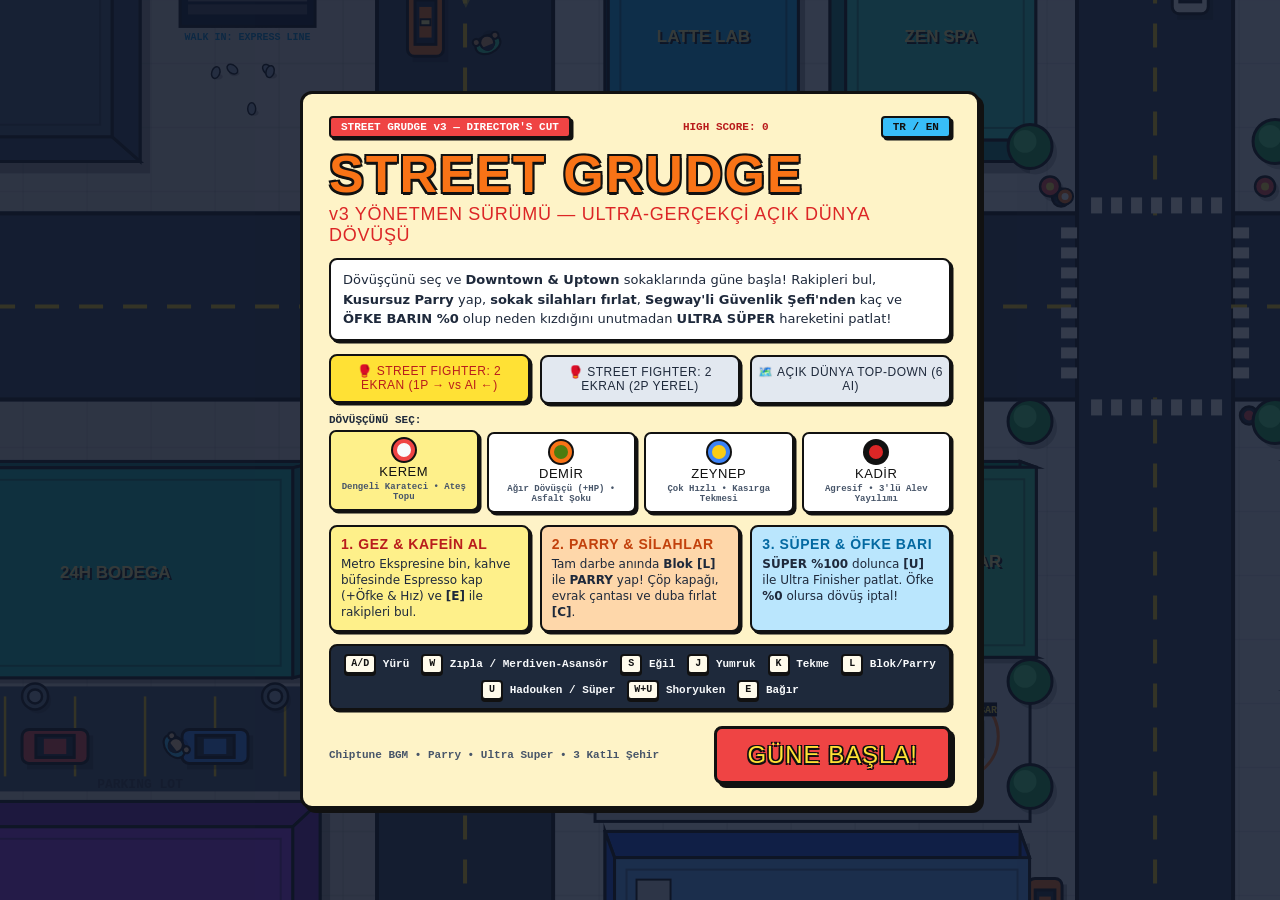
==== commit 0520a473: "v3 Director's Cut: Side-View 2-Screen Street Fighter Search (Left->Right vs Right->Left), 3 Vertical" ====
--- a/street-grudge-tek-dosya.html
+++ b/street-grudge-tek-dosya.html
@@ -3,7 +3,7 @@
 <head>
   <meta charset="UTF-8" />
   <meta name="viewport" content="width=device-width, initial-scale=1.0, maximum-scale=1.0, user-scalable=no" />
-  <title>STREET GRUDGE — Ultra-Realistic Top-Down Arcade Fighter</title>
+  <title>STREET GRUDGE v3 — Split-Screen Street Fighter & Open-World</title>
   <style>
 /* =========================================================================
    STREET GRUDGE — 100% Offline Cel-Shaded Comic-Book & Retro Arcade Styles
@@ -626,6 +626,82 @@
   #touchControls.active { display: flex; }
 }
 
+/* =========================================================================
+   v3 ADDITIONS: SUPER GAUGE, 3-MODE SELECTOR, FIGHTER ROSTER & RIVAL TRACKER
+   ========================================================================= */
+.super-track {
+  margin-top: 3px;
+  height: 6px;
+  background: #0f172a;
+  border: 2px solid #111;
+  overflow: hidden;
+}
+.super-fill {
+  height: 100%;
+  background: #38bdf8;
+  transition: width 0.12s linear;
+}
+
+.util-btn.emerald { background: #d1fae5; }
+
+.mode-row.mode-3 {
+  grid-template-columns: repeat(3, 1fr);
+}
+.mode-row.mode-3 .mode-btn {
+  font-size: 12px;
+  padding: 8px 6px;
+  line-height: 1.2;
+}
+
+.fighter-grid {
+  display: grid;
+  grid-template-columns: repeat(4, 1fr);
+  gap: 8px;
+  margin-top: 6px;
+}
+.fighter-card {
+  display: flex;
+  flex-direction: column;
+  align-items: center;
+  gap: 3px;
+  padding: 7px 5px;
+  background: #ffffff;
+  border-radius: 7px;
+  cursor: pointer;
+  text-align: center;
+}
+.fighter-card.fighter-active {
+  background: #fef08a;
+  transform: translateY(-2px);
+}
+.fighter-swatch {
+  width: 22px;
+  height: 22px;
+  border-radius: 50%;
+  border: 4px solid #ef4444;
+  box-shadow: 0 0 0 2px #111;
+}
+
+.rival-checklist {
+  display: flex;
+  flex-wrap: wrap;
+  justify-content: flex-end;
+  gap: 3px;
+  max-width: 210px;
+}
+.rival-chip {
+  padding: 1px 5px;
+  border: 1.5px solid #111;
+  border-radius: 4px;
+  font-size: 9px;
+  color: #fff;
+}
+
+@media (max-width: 760px) {
+  .mode-row.mode-3 { grid-template-columns: 1fr; }
+  .fighter-grid { grid-template-columns: repeat(2, 1fr); }
+}
+
 </style>
 </head>
 <body>
@@ -646,7 +722,7 @@
         <div class="fighter-panel">
           <div class="panel-header">
             <div class="panel-name-group">
-              <span id="p1Name" class="font-arcade fighter-name text-outline-sm">O1 (KİNCİ DÖVÜŞÇÜ)</span>
+              <span id="p1Name" class="font-arcade fighter-name text-outline-sm">KEREM</span>
               <span id="p1StatusBadge" class="font-pixel status-pill">KUDURMUŞ</span>
             </div>
             <span id="scoreDisplay" class="font-pixel score-text text-outline-sm">SCORE 000000</span>
@@ -655,8 +731,8 @@
             <div id="p1HealthTrail" class="bar-trail bar-align-right" style="width: 100%;"></div>
             <div id="p1HealthFill" class="bar-fill-hp bar-align-right" style="width: 100%;"></div>
             <div class="bar-overlay-text dark font-pixel">
-              <span id="p1HpText">120/120</span>
-              <span id="koCountText" class="ko-chip">RIVALS KO: 0/6</span>
+              <span id="p1HpText">125/125</span>
+              <span id="koCountText" class="ko-chip">SUPER 0%</span>
             </div>
           </div>
           <div class="grudge-row">
@@ -669,6 +745,10 @@
               </div>
             </div>
           </div>
+          <!-- ULTRA SUPER GAUGE -->
+          <div class="super-track">
+            <div id="superFill" class="super-fill" style="width: 0%;"></div>
+          </div>
         </div>
 
         <!-- CENTER KO & CLOCK BADGE -->
@@ -677,26 +757,26 @@
             <span class="font-arcade ko-badge-title text-outline-sm">KO</span>
             <span id="clockText" class="font-pixel ko-badge-clock">09:00</span>
           </div>
-          <div id="zoneBadge" class="zone-badge font-pixel">DOWNTOWN</div>
+          <div id="zoneBadge" class="zone-badge font-pixel">2 EKRAN</div>
         </div>
 
         <!-- RIVAL / PLAYER 2 PANEL -->
         <div class="fighter-panel">
           <div class="panel-header">
             <span id="rivalStateTag" class="font-pixel status-pill muted">ŞEHİRDE ARANIYOR</span>
-            <span id="rivalName" class="font-arcade fighter-name rival text-outline-sm">YAKINDA RAKİP YOK</span>
+            <span id="rivalName" class="font-arcade fighter-name rival text-outline-sm">RAKİP</span>
           </div>
           <div class="bar-track rival-bg comic-border-sm">
-            <div id="rivalHealthTrail" class="bar-trail bar-align-left" style="width: 0%;"></div>
-            <div id="rivalHealthFill" class="bar-fill-hp bar-align-left" style="width: 0%;"></div>
+            <div id="rivalHealthTrail" class="bar-trail bar-align-left" style="width: 100%;"></div>
+            <div id="rivalHealthFill" class="bar-fill-hp bar-align-left" style="width: 100%;"></div>
             <div class="bar-overlay-text light font-pixel text-outline-sm">
-              <span id="rivalHpText">--</span>
-              <span id="rivalZoneHint" style="color:#fde047; font-size:10px;">SOKAKLARI GEZ VEYA [E] BAS</span>
+              <span id="rivalHpText">120/120</span>
+              <span id="rivalZoneHint" style="color:#fde047; font-size:10px;">GRUDGE 100%</span>
             </div>
           </div>
           <div class="grudge-row">
             <div class="grudge-track comic-border-sm">
-              <div id="rivalGrudgeFill" class="grudge-fill" style="width: 0%; background:#f97316;"></div>
+              <div id="rivalGrudgeFill" class="grudge-fill" style="width: 100%; background:#f97316;"></div>
               <div class="grudge-overlay-text center font-pixel text-outline-sm">
                 <span id="grudgeReasonHud">KİN: ...</span>
               </div>
@@ -723,6 +803,7 @@
 
         <div class="util-btn-row">
           <button id="btnMute" class="util-btn amber comic-border-sm font-pixel">SFX: ON</button>
+          <button id="btnMusic" class="util-btn emerald comic-border-sm font-pixel">BGM: ON</button>
           <button id="btnLang" class="util-btn sky comic-border-sm font-pixel">TR / EN</button>
           <button id="btnDebugAi" class="util-btn lilac comic-border-sm font-pixel">AI FSM: OFF</button>
           <button id="btnRestartHud" class="util-btn rose comic-border-sm font-pixel">YENİ GÜN [R]</button>
@@ -733,10 +814,11 @@
 
       <div class="minimap-col">
         <div id="soundCuePill" class="hidden sound-cue-pill font-pixel"></div>
+        <div id="rivalChecklist" class="hidden rival-checklist font-pixel"></div>
         <div class="minimap-frame comic-border">
           <canvas id="minimapCanvas" width="196" height="144"></canvas>
-          <div class="minimap-title font-pixel text-outline-sm">CITY MAP</div>
-          <div class="minimap-zones font-pixel">DT | UT</div>
+          <div class="minimap-title font-pixel text-outline-sm">RADAR</div>
+          <div class="minimap-zones font-pixel">MAP</div>
         </div>
       </div>
     </div>
@@ -757,19 +839,20 @@
       <button data-key="KeyK" class="touch-btn comic-border-sm font-arcade" style="background:#fb923c;color:#111;">KICK</button>
       <button data-key="KeyU" class="touch-btn comic-border-sm font-arcade" style="background:#ef4444;">SPEC</button>
       <button data-key="Space" class="touch-btn comic-border-sm font-arcade" style="background:#38bdf8;color:#111;">DASH</button>
-      <button data-key="KeyL" class="touch-btn comic-border-sm font-arcade" style="background:#a855f7;">BLK</button>
+      <button data-key="KeyL" class="touch-btn comic-border-sm font-arcade" style="background:#a855f7;">PARRY</button>
       <button data-key="KeyE" class="touch-btn comic-border-sm font-arcade" style="background:#4ade80;color:#111;">YELL</button>
     </div>
   </div>
 
   <!-- =========================================================================
-       TITLE / MODE SELECT MODAL
+       TITLE / MODE & FIGHTER SELECT MODAL
        ========================================================================= -->
   <div id="startModal" class="modal-backdrop">
     <div class="modal-card comic-border halftone-bg">
       <div class="modal-top-bar">
-        <span class="ribbon-tag comic-border-sm font-pixel">SATIRICAL OPEN-WORLD FIGHTER v2</span>
-        <button id="startLangBtn" class="lang-toggle-btn comic-border-sm font-pixel">DİL: TR / EN</button>
+        <span class="ribbon-tag comic-border-sm font-pixel">STREET GRUDGE v3 — DIRECTOR'S CUT</span>
+        <span id="hiScoreStart" class="font-pixel" style="font-size:11px; color:#b91c1c;">HIGH SCORE: 0</span>
+        <button id="startLangBtn" class="lang-toggle-btn comic-border-sm font-pixel">TR / EN</button>
       </div>
 
       <h1 class="title-logo font-arcade text-outline">STREET GRUDGE</h1>
@@ -777,31 +860,27 @@
 
       <div id="startPitch" class="pitch-box comic-border-sm"></div>
 
+      <!-- 3 MODES: SIDE-VIEW 2-SCREEN STREET FIGHTER (DEFAULT!) + 2P + TOP-DOWN -->
+      <div class="mode-row mode-3">
+        <button id="btnModeSF1P" class="mode-btn mode-active comic-border-sm font-arcade">🥊 STREET FIGHTER: 2 EKRAN (1P → vs AI ←)</button>
+        <button id="btnModeSF2P" class="mode-btn comic-border-sm font-arcade">🥊 STREET FIGHTER: 2 EKRAN (2P YEREL)</button>
+        <button id="btnModeTopDown" class="mode-btn comic-border-sm font-arcade">🗺️ AÇIK DÜNYA TOP-DOWN (6 AI)</button>
+      </div>
+
+      <!-- PLAYABLE FIGHTER ROSTER PICKER -->
+      <div id="pickFighterLabel" class="font-pixel" style="margin-top:10px; font-size:11px; color:#1e293b;">DÖVÜŞÇÜNÜ SEÇ:</div>
+      <div id="fighterPicker" class="fighter-grid"></div>
+
       <div class="cards-grid">
-        <div class="info-card c1 comic-border-sm">
-          <h3 id="card1Title" class="font-arcade"></h3>
-          <p id="card1Body"></p>
-        </div>
-        <div class="info-card c2 comic-border-sm">
-          <h3 id="card2Title" class="font-arcade"></h3>
-          <p id="card2Body"></p>
-        </div>
-        <div class="info-card c3 comic-border-sm">
-          <h3 id="card3Title" class="font-arcade"></h3>
-          <p id="card3Body"></p>
-        </div>
+        <div class="info-card c1 comic-border-sm"><h3 id="card1Title" class="font-arcade"></h3><p id="card1Body"></p></div>
+        <div class="info-card c2 comic-border-sm"><h3 id="card2Title" class="font-arcade"></h3><p id="card2Body"></p></div>
+        <div class="info-card c3 comic-border-sm"><h3 id="card3Title" class="font-arcade"></h3><p id="card3Body"></p></div>
       </div>
 
-      <!-- 1P vs 2P LOCAL SPLIT-SCREEN MODE SELECTOR -->
-      <div class="mode-row">
-        <button id="btnMode1P" class="mode-btn mode-active comic-border-sm font-arcade">1P OPEN WORLD (6 AI)</button>
-        <button id="btnMode2P" class="mode-btn comic-border-sm font-arcade">2P LOCAL SPLIT-SCREEN</button>
-      </div>
-
       <div id="startControlsBox" class="start-controls-box comic-border-sm font-pixel"></div>
 
       <div class="cta-row">
-        <span class="font-pixel" style="font-size:11px; color:#475569;">Downtown &amp; Uptown • Subway Express • 6 AI FSM</span>
+        <span class="font-pixel" style="font-size:11px; color:#475569;">Chiptune BGM • Parry • Ultra Super • 3 Katlı Şehir</span>
         <button id="btnStartGame" class="primary-cta comic-border font-arcade text-outline-sm">GÜNE BAŞLA!</button>
       </div>
     </div>
@@ -818,7 +897,7 @@
 
       <div class="stats-grid font-pixel">
         <div class="stat-box s1 comic-border-sm"><div class="lbl">SCORE</div><div id="statScore" class="val">0</div></div>
-        <div class="stat-box s2 comic-border-sm"><div class="lbl">K.O.</div><div id="statKos" class="val">0/6</div></div>
+        <div class="stat-box s2 comic-border-sm"><div class="lbl">K.O.</div><div id="statKos" class="val">0/1</div></div>
         <div class="stat-box s3 comic-border-sm"><div class="lbl">WALKED</div><div id="statDist" class="val">0m</div></div>
         <div class="stat-box s4 comic-border-sm"><div class="lbl">PROPS</div><div id="statProps" class="val">0</div></div>
       </div>
@@ -826,15 +905,14 @@
       <div id="endForgottenReason" class="font-pixel" style="margin-top:10px; font-size:11px; color:#475569;"></div>
 
       <button id="btnPlayAgain" class="primary-cta comic-border font-arcade text-outline-sm" style="width:100%; margin-top:14px;">YENİ KİN BAŞLAT [R]</button>
-      <button id="btnBackTitle" class="secondary-cta comic-border-sm font-pixel">ANA MENÜ / MOD SEÇ</button>
+      <button id="btnBackTitle" class="secondary-cta comic-border-sm font-pixel">ANA MENÜ / MOD & DÖVÜŞÇÜ SEÇ</button>
     </div>
   </div>
 
   <script>
 /* === src/config.js === */
 /**
- * Street Grudge — Configuration, Localization (EN/TR), and Character Roster
- * Clean modular namespace (works directly via file:// without a local server).
+ * Street Grudge v3 — Configuration, Playable Roster, Rival Roster & Localization (TR/EN)
  */
 window.StreetGrudge = window.StreetGrudge || {};
 
@@ -843,7 +921,7 @@
 
   SG.WORLD_W = 3000;
   SG.WORLD_H = 2200;
-  SG.DOWNTOWN_SPLIT_X = 1520; // West = Downtown, East = Uptown
+  SG.DOWNTOWN_SPLIT_X = 1520;
 
   // Explicit Enemy AI Finite State Machine states
   SG.AI_STATES = Object.freeze({
@@ -853,23 +931,215 @@
     CALMED: 'CalmedDown'
   });
 
+  // 4 Playable Fighters with Distinct Stats & Special Moves
+  SG.PLAYABLE_ROSTER = [
+    {
+      id: 'kerem',
+      name: 'KEREM "HADOU-KAHVE"',
+      short: 'KEREM',
+      roleTr: 'Dengeli Karateci • Ateş Topu',
+      roleEn: 'Balanced Karateka • Fireball',
+      giColor: '#f8fafc',
+      trimColor: '#111111',
+      skinColor: '#f5cfa0',
+      hairColor: '#271c15',
+      bandanaColor: '#ef4444',
+      r: 20,
+      maxHp: 125,
+      speed: 260,
+      powerMult: 1.0,
+      specialKind: 'fireball',
+      specialNameTr: 'KİN HADOU-DALGASI!!',
+      specialNameEn: 'PETTY HADOU-BLAST!!',
+      specialColor: '#f97316'
+    },
+    {
+      id: 'demir',
+      name: 'DEMİR "BÜRO TANKI"',
+      short: 'DEMİR',
+      roleTr: 'Ağır Dövüşçü (+HP) • Asfalt Şoku',
+      roleEn: 'Heavy Tank (+HP) • Asphalt Slam',
+      giColor: '#4d7c0f',
+      trimColor: '#facc15',
+      skinColor: '#e9b98a',
+      hairColor: '#1c1917',
+      bandanaColor: '#f97316',
+      r: 23,
+      maxHp: 155,
+      speed: 228,
+      powerMult: 1.18,
+      specialKind: 'shockwave',
+      specialNameTr: 'ASFALT DEPREMİ!!',
+      specialNameEn: 'ASPHALT SLAM!!',
+      specialColor: '#84cc16'
+    },
+    {
+      id: 'zeynep',
+      name: 'ZEYNEP "METRO RÜZGARI"',
+      short: 'ZEYNEP',
+      roleTr: 'Çok Hızlı • Kasırga Tekmesi',
+      roleEn: 'Ultra Fast • Cyclone Spin',
+      giColor: '#facc15',
+      trimColor: '#111111',
+      skinColor: '#fde2c4',
+      hairColor: '#18181b',
+      bandanaColor: '#3b82f6',
+      r: 18,
+      maxHp: 112,
+      speed: 292,
+      powerMult: 0.96,
+      specialKind: 'cyclone',
+      specialNameTr: 'METRO KASIRGASI!!',
+      specialNameEn: 'SUBWAY CYCLONE!!',
+      specialColor: '#38bdf8'
+    },
+    {
+      id: 'kadir',
+      name: 'KADİR "KALDIRIM KRALI"',
+      short: 'KADİR',
+      roleTr: 'Agresif • 3\'lü Alev Yayılımı',
+      roleEn: 'Aggressive • Triple Flame Wave',
+      giColor: '#dc2626',
+      trimColor: '#fde047',
+      skinColor: '#f0c294',
+      hairColor: '#fbbf24',
+      bandanaColor: '#111111',
+      r: 20,
+      maxHp: 122,
+      speed: 266,
+      powerMult: 1.08,
+      specialKind: 'triple_flame',
+      specialNameTr: 'ÜÇLÜ KİN ALEVİ!!',
+      specialNameEn: 'TRIPLE PETTY FLAME!!',
+      specialColor: '#fb923c'
+    }
+  ];
+
+  // 6 Distinct AI Rival Fighters
+  SG.RIVAL_ROSTER = [
+    {
+      id: 'ryo',
+      name: 'RYO "COMMUTER"',
+      short: 'RYO',
+      giColor: '#facc15',
+      trimColor: '#111111',
+      skinColor: '#f5cfa0',
+      hairColor: '#1e1b18',
+      bandanaColor: '#ef4444',
+      r: 20,
+      maxHp: 115,
+      speed: 196,
+      specialKind: 'fireball',
+      specialName: 'COFFEE HADOUKEN!',
+      specialColor: '#38bdf8',
+      taunts: ['MY TRAIN WAS DELAYED!', 'TORN GI, FULL FURY!', 'DON\'T TOUCH MY BRIEFCASE!']
+    },
+    {
+      id: 'brutus',
+      name: 'BRUTUS "POTHOLER"',
+      short: 'BRU',
+      giColor: '#4ade80',
+      trimColor: '#1d4ed8',
+      skinColor: '#86efac',
+      hairColor: '#14532d',
+      bandanaColor: '#f97316',
+      r: 24,
+      maxHp: 150,
+      speed: 170,
+      specialKind: 'shockwave',
+      specialName: 'ASPHALT SLAM!',
+      specialColor: '#84cc16',
+      taunts: ['BRUTUS SMASH SIDEWALK!', 'GET OUTTA MY ALLEY!', 'GRAAAH!!']
+    },
+    {
+      id: 'chun',
+      name: 'CHUN-LIQUID',
+      short: 'CHU',
+      giColor: '#3b82f6',
+      trimColor: '#fde047',
+      skinColor: '#fde2c4',
+      hairColor: '#1c1917',
+      bandanaColor: '#ffffff',
+      r: 18,
+      maxHp: 108,
+      speed: 230,
+      specialKind: 'cyclone',
+      specialName: 'LIGHTNING SPIN!',
+      specialColor: '#60a5fa',
+      taunts: ['TOO SLOW FOR UPTOWN!', 'WATCH THE KICKS!', 'JUST FINISHED PILATES!']
+    },
+    {
+      id: 'dorado',
+      name: 'EL DORADO',
+      short: 'ELD',
+      giColor: '#f59e0b',
+      trimColor: '#b91c1c',
+      skinColor: '#eab308',
+      hairColor: '#dc2626',
+      bandanaColor: '#ef4444',
+      r: 21,
+      maxHp: 125,
+      speed: 200,
+      specialKind: 'lariat',
+      specialName: 'QUARTERLY LARIAT!',
+      specialColor: '#fbbf24',
+      taunts: ['GOING DOWN?!', 'MY CAPE CAUGHT IN THE DOOR!', 'SYNERGY SUPLEX!!']
+    },
+    {
+      id: 'kenji',
+      name: 'KENJI "JAYWALKER"',
+      short: 'KEN',
+      giColor: '#ef4444',
+      trimColor: '#111111',
+      skinColor: '#f3caa0',
+      hairColor: '#fde047',
+      bandanaColor: '#111111',
+      r: 20,
+      maxHp: 120,
+      speed: 212,
+      specialKind: 'triple_flame',
+      specialName: 'FLAME CROSSWALK!',
+      specialColor: '#fb923c',
+      taunts: ['I NEVER WAIT FOR GREEN!', 'YOU LOOKIN\' AT ME?!', 'FEEL THE HEAT!']
+    },
+    {
+      id: 'bison',
+      name: 'MADAME BISON-NETTE',
+      short: 'BIS',
+      giColor: '#9333ea',
+      trimColor: '#facc15',
+      skinColor: '#f5d0b5',
+      hairColor: '#3b0764',
+      bandanaColor: '#dc2626',
+      r: 21,
+      maxHp: 138,
+      speed: 208,
+      specialKind: 'psycho_beam',
+      specialName: 'PSYCHO COMMUTE!',
+      specialColor: '#c084fc',
+      taunts: ['FOR ME, IT WAS TUESDAY!', 'BOW TO THE BOSS!', 'BOWL \'EM OVER!']
+    }
+  ];
+
   SG.I18N = {
     en: {
-      subtitle: '"ULTRA-REALISTIC STREET FIGHTER" EDITION',
-      pitch: 'No instant arena spawns! Fighters start their day scattered across <b>Downtown &amp; Uptown</b> — in subways, library alleys, street corners, and office elevators. Track down your rival fast: as time passes, your <b>GRUDGE METER</b> drains. Take too long and you\'ll literally <b>forget why you were mad</b> and cancel the fight!',
-      card1Title: '1. ROAM & TRACK',
-      card1Body: 'Explore Downtown & Uptown, ride the Subway shortcut, and yell to ping nearby rivals.',
-      card2Title: '2. STAY ANGRY',
-      card2Body: 'High Grudge = <b>+35% damage</b> & <b>Special Moves</b>. Smash trash cans for Espresso boosts!',
-      card3Title: '3. DON\'T CALM DOWN',
-      card3Body: 'If Grudge hits <b>0%</b>, your fighter shrugs and cancels the fight in an anticlimactic draw!',
-      mode1p: '1P OPEN WORLD (vs 6 AI)',
+      subtitle: 'v3 DIRECTOR\'S CUT — ULTRA-REALISTIC OPEN-WORLD FIGHTER',
+      pitch: 'Pick your fighter and start your day scattered across <b>Downtown &amp; Uptown</b>. Track down rivals, execute <b>Perfect Parries</b>, hurl <b>street weapons</b>, dodge the <b>Segway Mall Cop</b>, and unleash <b>ULTRA SUPER</b> moves before your <b>GRUDGE METER</b> hits 0% and you forget why you were mad!',
+      card1Title: '1. ROAM & CAFFEINE',
+      card1Body: 'Ride Subway Express, grab Espresso at kiosks (+Grudge & Speed), and press <b>[E]</b> to locate rivals.',
+      card2Title: '2. PARRY & WEAPONS',
+      card2Body: 'Time <b>Block [L]</b> right before a hit for a <b>PARRY!</b> Pick up trash lids, briefcases & cones to throw <b>[C]</b>.',
+      card3Title: '3. SUPER & GRUDGE',
+      card3Body: 'Build <b>SUPER 100%</b> for an Ultra Finisher <b>[U]</b>. If Grudge hits <b>0%</b>, the fight is canceled!',
+      mode1p: '1P OPEN WORLD (6 AI)',
       mode2p: '2P LOCAL SPLIT-SCREEN',
+      pickFighter: 'SELECT YOUR FIGHTER:',
       startBtn: 'START THE DAY!',
       playAgainBtn: 'START A NEW PETTY GRUDGE [R]',
-      p1Name: 'P1 (PETTY FIGHTER)',
+      p1Name: 'P1',
       p2Name: 'P2 (RIVAL COMMUTER)',
       grudge: 'GRUDGE',
+      superLabel: 'SUPER',
       noRival: 'NO RIVAL IN SIGHT',
       searchingCity: 'ROAMING CITY',
       roamHint: 'ROAM STREETS OR PRESS [E]',
@@ -905,6 +1175,9 @@
       koSub: 'PETTY BEEF SETTLED! +GRUDGE',
       subwayBanner: 'SUBWAY EXPRESS',
       subwaySub: 'COMMUTER RAGE! +5% GRUDGE',
+      copBanner: 'MALL COP ALERT!',
+      copSub: 'SEGWAY SECURITY IS CHASING YOU!',
+      superBanner: 'ULTRA PETTY FINISH!!',
       reasons: [
         'Took the last iced oat-milk latte',
         'Stepped on fresh sneakers back in 2019',
@@ -932,24 +1205,31 @@
         'Deep breaths... inner peace...',
         'That was 10 minutes ago, let it go.',
         'Wanna grab ramen instead?'
+      ],
+      distractionLines: [
+        'Ooh, 40% off sneakers...',
+        'Wait, that latte smells good...',
+        'Is that Street Fighter II inside?!'
       ]
     },
     tr: {
-      subtitle: '"ULTRA-GERÇEKÇİ STREET FIGHTER" SÜRÜMÜ',
-      pitch: 'Anında arena yok! Dövüşçüler güne <b>Downtown &amp; Uptown</b>\'da rastgele yerlerde başlıyor — metrolar, kütüphane arka sokakları, ofis asansörleri! Rakibi çabuk bul: zaman geçtikçe <b>ÖFKE / KİN BARIN</b> erir. Çok geç kalırsan <b>neden sinirlendiğini unutur</b> ve dövüşü iptal edersin!',
-      card1Title: '1. ŞEHRİ GEZ & BUL',
-      card1Body: 'Downtown ve Uptown\'ı dolaş, Metro kestirmesini kullan ve bağırarak rakiplerin yerini bul.',
-      card2Title: '2. ÖFKELİ KAL',
-      card2Body: 'Yüksek Öfke = <b>+%35 hasar</b> ve <b>Özel Hareket</b>. Çöp kutularından Espresso topla!',
-      card3Title: '3. SAKİNLEŞME!',
-      card3Body: 'Öfke <b>%0</b> olursa karakter omuz silker ve dövüş iptal olur (Berabere)!',
-      mode1p: '1P AÇIK DÜNYA (6 AI RAKİP)',
+      subtitle: 'v3 YÖNETMEN SÜRÜMÜ — ULTRA-GERÇEKÇİ AÇIK DÜNYA DÖVÜŞÜ',
+      pitch: 'Dövüşçünü seç ve <b>Downtown &amp; Uptown</b> sokaklarında güne başla! Rakipleri bul, <b>Kusursuz Parry</b> yap, <b>sokak silahları fırlat</b>, <b>Segway\'li Güvenlik Şefi\'nden</b> kaç ve <b>ÖFKE BARIN %0</b> olup neden kızdığını unutmadan <b>ULTRA SÜPER</b> hareketini patlat!',
+      card1Title: '1. GEZ & KAFEİN AL',
+      card1Body: 'Metro Ekspresine bin, kahve büfesinde Espresso kap (+Öfke & Hız) ve <b>[E]</b> ile rakipleri bul.',
+      card2Title: '2. PARRY & SİLAHLAR',
+      card2Body: 'Tam darbe anında <b>Blok [L]</b> ile <b>PARRY</b> yap! Çöp kapağı, evrak çantası ve duba fırlat <b>[C]</b>.',
+      card3Title: '3. SÜPER & ÖFKE BARI',
+      card3Body: '<b>SÜPER %100</b> dolunca <b>[U]</b> ile Ultra Finisher patlat. Öfke <b>%0</b> olursa dövüş iptal!',
+      mode1p: '1P AÇIK DÜNYA (6 AI)',
       mode2p: '2P YEREL BÖLÜNMÜŞ EKRAN',
+      pickFighter: 'DÖVÜŞÇÜNÜ SEÇ:',
       startBtn: 'GÜNE BAŞLA!',
       playAgainBtn: 'YENİ KİN BAŞLAT [R]',
-      p1Name: 'O1 (KİNCİ DÖVÜŞÇÜ)',
+      p1Name: 'O1',
       p2Name: 'O2 (RAKİP YOLCU)',
       grudge: 'ÖFKE',
+      superLabel: 'SÜPER',
       noRival: 'YAKINDA RAKİP YOK',
       searchingCity: 'ŞEHİRDE ARANIYOR',
       roamHint: 'SOKAKLARI GEZ VEYA [E] BAS',
@@ -985,6 +1265,9 @@
       koSub: 'HESAP GÖRÜLDÜ! +ÖFKE',
       subwayBanner: 'METRO EKSPRES',
       subwaySub: 'YOLCU ÖFKESİ! +%5 ÖFKE',
+      copBanner: 'GÜVENLİK ŞEFİ GELDİ!',
+      copSub: 'SEGWAY\'Lİ GÜVENLİK PEŞİNDE!',
+      superBanner: 'ULTRA KİN BİTİRİŞİ!!',
       reasons: [
         'Son buzlu latte\'yi gözünün önünde aldı',
         '2019\'da yeni ayakkabına bastı',
@@ -1012,119 +1295,27 @@
         'Derin nefes... iç huzur...',
         '10 dakika oldu, boş ver gitsin.',
         'Gel şurada ramen yiyelim?'
+      ],
+      distractionLines: [
+        'Ooo ayakkabıda %40 indirim...',
+        'Şu latte çok güzel koktu ya...',
+        'İçerideki atari salonu açık mı?!'
       ]
     }
   };
 
   SG.currentLang = 'tr';
   SG.t = (key) => SG.I18N[SG.currentLang][key];
-
-  // 6 Distinct Rival Fighters with Unique Special Move Archetypes
-  SG.RIVAL_ROSTER = [
-    {
-      id: 'ryo',
-      name: 'RYO "COMMUTER"',
-      giColor: '#facc15',
-      trimColor: '#111111',
-      skinColor: '#f5cfa0',
-      hairColor: '#1e1b18',
-      bandanaColor: '#ef4444',
-      r: 20,
-      maxHp: 115,
-      speed: 195,
-      specialKind: 'fireball',
-      specialName: 'COFFEE HADOUKEN!',
-      specialColor: '#38bdf8',
-      taunts: ['MY TRAIN WAS DELAYED!', 'TORN GI, FULL FURY!', 'DON\'T TOUCH MY BRIEFCASE!']
-    },
-    {
-      id: 'brutus',
-      name: 'BRUTUS "POTHOLER"',
-      giColor: '#4ade80',
-      trimColor: '#1d4ed8',
-      skinColor: '#86efac',
-      hairColor: '#14532d',
-      bandanaColor: '#f97316',
-      r: 24,
-      maxHp: 150,
-      speed: 168,
-      specialKind: 'shockwave',
-      specialName: 'ASPHALT SLAM!',
-      specialColor: '#84cc16',
-      taunts: ['BRUTUS SMASH SIDEWALK!', 'GET OUTTA MY ALLEY!', 'GRAAAH!!']
-    },
-    {
-      id: 'chun',
-      name: 'CHUN-LIQUID',
-      giColor: '#3b82f6',
-      trimColor: '#fde047',
-      skinColor: '#fde2c4',
-      hairColor: '#1c1917',
-      bandanaColor: '#ffffff',
-      r: 18,
-      maxHp: 105,
-      speed: 228,
-      specialKind: 'cyclone',
-      specialName: 'LIGHTNING SPIN!',
-      specialColor: '#60a5fa',
-      taunts: ['TOO SLOW FOR UPTOWN!', 'WATCH THE KICKS!', 'JUST FINISHED PILATES!']
-    },
-    {
-      id: 'dorado',
-      name: 'EL DORADO',
-      giColor: '#f59e0b',
-      trimColor: '#b91c1c',
-      skinColor: '#eab308',
-      hairColor: '#dc2626',
-      bandanaColor: '#ef4444',
-      r: 21,
-      maxHp: 125,
-      speed: 198,
-      specialKind: 'lariat',
-      specialName: 'QUARTERLY LARIAT!',
-      specialColor: '#fbbf24',
-      taunts: ['GOING DOWN?!', 'MY CAPE CAUGHT IN THE DOOR!', 'SYNERGY SUPLEX!!']
-    },
-    {
-      id: 'kenji',
-      name: 'KENJI "JAYWALKER"',
-      giColor: '#ef4444',
-      trimColor: '#111111',
-      skinColor: '#f3caa0',
-      hairColor: '#fde047',
-      bandanaColor: '#111111',
-      r: 20,
-      maxHp: 120,
-      speed: 210,
-      specialKind: 'triple_flame',
-      specialName: 'FLAME CROSSWALK!',
-      specialColor: '#fb923c',
-      taunts: ['I NEVER WAIT FOR GREEN!', 'YOU LOOKIN\' AT ME?!', 'FEEL THE HEAT!']
-    },
-    {
-      id: 'bison',
-      name: 'MADAME BISON-NETTE',
-      giColor: '#9333ea',
-      trimColor: '#facc15',
-      skinColor: '#f5d0b5',
-      hairColor: '#3b0764',
-      bandanaColor: '#dc2626',
-      r: 21,
-      maxHp: 135,
-      speed: 205,
-      specialKind: 'psycho_beam',
-      specialName: 'PSYCHO COMMUTE!',
-      specialColor: '#c084fc',
-      taunts: ['FOR ME, IT WAS TUESDAY!', 'BOW TO THE BOSS!', 'BOWL \'EM OVER!']
-    }
-  ];
 })(window.StreetGrudge);
 
 
 /* === src/audio.js === */
 /**
- * Street Grudge — Procedural Web Audio Engine
- * Zero external audio assets required; synthesizes all arcade SFX and city ambience.
+ * Street Grudge v3 — Procedural Web Audio Engine + Adaptive Chiptune Arcade Music!
+ * Music dynamically shifts between:
+ *  - Exploration funky city groove
+ *  - High-energy Street Combat synth drums & bass
+ *  - Slow chill "elevator jazz" when your Grudge drops below 30%!
  */
 window.StreetGrudge = window.StreetGrudge || {};
 
@@ -1135,6 +1326,10 @@
     constructor() {
       this.ctx = null;
       this.muted = false;
+      this.musicEnabled = true;
+      this.musicStep = 0;
+      this.musicAccum = 0;
+      this.musicMode = 'explore'; // 'explore' | 'combat' | 'chill'
     }
 
     unlock() {
@@ -1184,20 +1379,70 @@
       src.start(now);
     }
 
+    /* Adaptive 16-step Chiptune Sequencer */
+    updateMusic(dt, mode) {
+      if (this.muted || !this.musicEnabled || !this.ctx || this.ctx.state !== 'running') return;
+      this.musicMode = mode;
+      const stepTime = mode === 'combat' ? 0.125 : (mode === 'chill' ? 0.25 : 0.165);
+      this.musicAccum += dt;
+      if (this.musicAccum < stepTime) return;
+      this.musicAccum -= stepTime;
+
+      const s = this.musicStep % 16;
+      this.musicStep++;
+
+      if (mode === 'combat') {
+        // High-octane Street Fighter-inspired bass + lead + kick/snare
+        const bass = [110, 110, 130.8, 110, 146.8, 110, 164.8, 146.8, 98, 98, 110, 130.8, 146.8, 130.8, 123.5, 98];
+        const lead = [440, 0, 523.3, 0, 587.3, 523.3, 440, 0, 392, 0, 440, 523.3, 659.3, 0, 587.3, 523.3];
+        this.tone(bass[s], bass[s] * 0.96, 0.11, 'sawtooth', 0.045);
+        if (lead[s] > 0) this.tone(lead[s], lead[s], 0.10, 'square', 0.032);
+        if (s % 4 === 0) this.tone(130, 42, 0.08, 'sine', 0.08); // kick
+        if (s % 4 === 2) this.noise(0.06, 0.055, 1900); // snare
+      } else if (mode === 'chill') {
+        // Hilariously calm elevator-jazz groove when calming down (<30% Grudge!)
+        const chords = [261.6, 329.6, 392, 493.9, 293.7, 349.2, 440, 523.3];
+        if (s % 2 === 0) {
+          const n = chords[(s / 2) % chords.length];
+          this.tone(n, n, 0.22, 'triangle', 0.036);
+        }
+        if (s % 4 === 0) this.tone(130.8, 128, 0.18, 'sine', 0.04);
+      } else {
+        // Funky urban exploration beat
+        const bass = [130.8, 0, 130.8, 155.6, 174.6, 0, 155.6, 130.8, 116.5, 0, 116.5, 130.8, 146.8, 0, 130.8, 116.5];
+        const pluck = [0, 392, 0, 0, 466.2, 0, 392, 0, 0, 349.2, 0, 392, 0, 523.3, 0, 466.2];
+        if (bass[s] > 0) this.tone(bass[s], bass[s] * 0.98, 0.13, 'triangle', 0.048);
+        if (pluck[s] > 0) this.tone(pluck[s], pluck[s], 0.09, 'square', 0.022);
+        if (s % 4 === 0) this.tone(110, 45, 0.07, 'sine', 0.055);
+        if (s % 8 === 4) this.noise(0.045, 0.035, 2400);
+      }
+    }
+
     punchSwing() { this.noise(0.07, 0.08, 1600); this.tone(260, 110, 0.07, 'triangle', 0.08); }
     hitLight()   { this.noise(0.09, 0.16, 1100); this.tone(180, 55, 0.09, 'square', 0.14); }
     hitHeavy()   { this.noise(0.14, 0.22, 650);  this.tone(140, 36, 0.16, 'sawtooth', 0.18); }
     block()      { this.tone(680, 920, 0.07, 'square', 0.10); this.tone(320, 260, 0.06, 'triangle', 0.08); }
+    parry()      {
+      this.tone(1046, 1568, 0.12, 'triangle', 0.16);
+      this.tone(1568, 2093, 0.18, 'sine', 0.14, 0.05);
+      this.noise(0.08, 0.10, 3200);
+    }
     dash()       { this.noise(0.10, 0.09, 2200); this.tone(420, 180, 0.10, 'sine', 0.07); }
+    throwItem()  { this.noise(0.09, 0.10, 2000); this.tone(520, 220, 0.11, 'triangle', 0.10); }
+    bonk()       { this.tone(420, 180, 0.14, 'sine', 0.18); this.tone(260, 140, 0.10, 'triangle', 0.14, 0.04); }
     special()    {
       this.tone(220, 880, 0.18, 'sawtooth', 0.15);
       this.tone(440, 120, 0.28, 'square', 0.14, 0.10);
       this.noise(0.22, 0.18, 950, 0.08);
     }
-    shockwave()  {
-      this.tone(130, 32, 0.34, 'sawtooth', 0.20);
-      this.noise(0.28, 0.20, 420);
-    }
+    ultraSuper() {
+      this.tone(180, 1200, 0.26, 'sawtooth', 0.18);
+      this.tone(523, 1046, 0.22, 'square', 0.16, 0.12);
+      this.tone(1046, 160, 0.42, 'sawtooth', 0.18, 0.24);
+      this.noise(0.35, 0.22, 700, 0.16);
+    }
+    shockwave()  { this.tone(130, 32, 0.34, 'sawtooth', 0.20); this.noise(0.28, 0.20, 420); }
+    whistle()    { this.tone(2400, 2650, 0.14, 'sine', 0.10); this.tone(2650, 2350, 0.16, 'sine', 0.10, 0.15); }
     shout()      { this.tone(360, 540, 0.11, 'sawtooth', 0.10); this.tone(540, 310, 0.14, 'square', 0.09, 0.10); }
     hydrant()    { this.tone(280, 90, 0.12, 'square', 0.14); this.noise(0.35, 0.15, 2400, 0.05); }
     trashCan()   { this.tone(520, 240, 0.10, 'square', 0.12); this.noise(0.14, 0.12, 1400); }
@@ -1238,8 +1483,7 @@
 
 /* === src/world.js === */
 /**
- * Street Grudge — Open-World City Generator, Collisions & Interactive Props
- * Zones: Downtown (West) & Uptown (East), Subways, Library Alley, Office Elevator
+ * Street Grudge v3 — Open-World City Generator, Interactive Kiosks, Pigeons & Props
  */
 window.StreetGrudge = window.StreetGrudge || {};
 
@@ -1256,9 +1500,12 @@
       this.props = [];
       this.subways = [];
       this.elevators = [];
+      this.kiosks = [];
+      this.distractions = [];
+      this.pigeons = [];
       this.spawnPoints = [];
       this.trees = [];
-      this.trafficPhase = 0; // 0: NS green, 1: NS yellow, 2: EW green, 3: EW yellow
+      this.trafficPhase = 0;
       this.trafficTimer = 0;
 
       this.buildLayout();
@@ -1320,7 +1567,6 @@
       addBldg(2355, 1230, 290, 230, '#db2777', '#f472b6', 'SNEAKER BOUTIQUE', 'UPTOWN', 28);
       addBldg(2355, 1560, 290, 230, '#ca8a04', '#facc15', 'GOLD BANK', 'UPTOWN', 36);
 
-      // Linked Subway Express Entrances
       this.subways = [
         {
           id: 'sub_dt', x: 1245, y: 700, w: 135, h: 95,
@@ -1336,6 +1582,19 @@
 
       this.elevators = [
         { x: 1835, y: 580, w: 86, h: 24, openAmt: 0, label: 'APEX ELEVATOR' }
+      ];
+
+      // Interactive Street Food & Coffee Kiosks!
+      this.kiosks = [
+        { id: 'kiosk_coffee', x: 2020, y: 1505, r: 28, kind: 'espresso', label: 'ESPRESSO BAR', cooldown: 0 },
+        { id: 'kiosk_doner',  x: 1015, y: 1505, r: 28, kind: 'doner',    label: 'DÖNER / TACO', cooldown: 0 }
+      ];
+
+      // Satirical Window-Shopping Distractions
+      this.distractions = [
+        { x: 2330, y: 1345, r: 58, idx: 0, cd: 0 }, // Outside Sneaker Boutique
+        { x: 1650, y: 825,  r: 55, idx: 1, cd: 0 }, // Outside Latte Lab
+        { x: 790,  y: 805,  r: 55, idx: 2, cd: 0 }  // Outside Arcade 1991
       ];
 
       this.landmarks = [
@@ -1379,6 +1638,9 @@
 
     resetProps() {
       this.props = [];
+      for (const k of this.kiosks) k.cooldown = 0;
+      for (const d of this.distractions) d.cd = 0;
+
       const hydrantSpots = [
         [330, 325], [795, 325], [1005, 325], [1415, 955], [795, 955],
         [330, 1195], [795, 1195], [1005, 1195], [1415, 1825], [1645, 955],
@@ -1399,6 +1661,16 @@
       for (const [x, y] of trashSpots) {
         this.props.push({
           type: 'trash', x, y, r: 14, hp: 18, maxHp: 18,
+          broken: false, shake: 0
+        });
+      }
+
+      const coneSpots = [
+        [815, 965], [990, 965], [1430, 1185], [1630, 1185], [2130, 965], [1530, 960]
+      ];
+      for (const [x, y] of coneSpots) {
+        this.props.push({
+          type: 'cone', x, y, r: 10, hp: 10, maxHp: 10,
           broken: false, shake: 0
         });
       }
@@ -1417,6 +1689,23 @@
           r: 26, color: c.color, hp: 60, maxHp: 60,
           broken: false, alarmTimer: 0, shake: 0
         });
+      }
+
+      // City Pigeon Flocks pecking near plazas & library!
+      this.pigeons = [];
+      const flockCenters = [[1875, 1445], [560, 625], [1310, 860], [2480, 870]];
+      for (const [cx, cy] of flockCenters) {
+        for (let i = 0; i < 5; i++) {
+          this.pigeons.push({
+            x: cx + (Math.random() - 0.5) * 65,
+            y: cy + (Math.random() - 0.5) * 45,
+            homeX: cx, homeY: cy,
+            vx: 0, vy: 0, z: 0,
+            flying: false,
+            flap: Math.random() * 6,
+            angle: Math.random() * Math.PI * 2
+          });
+        }
       }
     }
 
@@ -1486,7 +1775,7 @@
             ent.x += (dx / d) * (ent.r - d);
             ent.y += (dy / d) * (ent.r - d);
           }
-        } else if (!p.broken) {
+        } else if (!p.broken && p.type !== 'cone') {
           const dx = ent.x - p.x, dy = ent.y - p.y;
           const minR = ent.r + p.r;
           const d2 = dx * dx + dy * dy;
@@ -1507,6 +1796,13 @@
         this.trafficPhase = (this.trafficPhase + 1) % 4;
       }
 
+      for (const k of this.kiosks) {
+        if (k.cooldown > 0) k.cooldown = Math.max(0, k.cooldown - dt);
+      }
+      for (const d of this.distractions) {
+        if (d.cd > 0) d.cd = Math.max(0, d.cd - dt);
+      }
+
       for (const el of this.elevators) {
         let near = false;
         for (const f of fighters) {
@@ -1516,6 +1812,34 @@
         }
         el.openAmt += ((near ? 1 : 0) - el.openAmt) * Math.min(1, dt * 6);
       }
+
+      // Pigeon flock scatter behavior
+      for (const pg of this.pigeons) {
+        pg.flap += dt * (pg.flying ? 26 : 4);
+        if (!pg.flying) {
+          for (const f of fighters) {
+            if (f && !f.ko && Math.hypot(f.x - pg.x, f.y - pg.y) < 75) {
+              pg.flying = true;
+              const a = Math.atan2(pg.y - f.y, pg.x - f.x) + (Math.random() - 0.5) * 0.9;
+              pg.angle = a;
+              pg.vx = Math.cos(a) * (200 + Math.random() * 100);
+              pg.vy = Math.sin(a) * (200 + Math.random() * 100);
+              break;
+            }
+          }
+        } else {
+          pg.x += pg.vx * dt;
+          pg.y += pg.vy * dt;
+          pg.z = Math.min(90, pg.z + 65 * dt);
+          if (pg.z >= 88 && Math.hypot(pg.x - pg.homeX, pg.y - pg.homeY) > 480) {
+            // Respawn peacefully back at plaza after flying out of view
+            pg.flying = false;
+            pg.z = 0;
+            pg.x = pg.homeX + (Math.random() - 0.5) * 60;
+            pg.y = pg.homeY + (Math.random() - 0.5) * 40;
+          }
+        }
+      }
     }
   }
 
@@ -1525,7 +1849,7 @@
 
 /* === src/fighters.js === */
 /**
- * Street Grudge — Fighter Entity & Character-Specific Special Attack Archetypes
+ * Street Grudge v3 — Fighter Entity with Perfect Parry, Super Meter, Street Weapons & Caffeine Rush
  */
 window.StreetGrudge = window.StreetGrudge || {};
 
@@ -1536,8 +1860,10 @@
     constructor(cfg) {
       this.id = cfg.id;
       this.name = cfg.name;
+      this.short = cfg.short || cfg.name.slice(0, 3).toUpperCase();
       this.isPlayer = !!cfg.isPlayer;
-      this.playerNum = cfg.playerNum || 0; // 1 for P1, 2 for P2, 0 for AI
+      this.playerNum = cfg.playerNum || 0;
+      this.isCop = !!cfg.isCop;
       this.x = cfg.x;
       this.y = cfg.y;
       this.vx = 0;
@@ -1547,6 +1873,7 @@
       this.maxHp = cfg.maxHp || 120;
       this.hp = this.maxHp;
       this.speed = cfg.speed || 235;
+      this.powerMult = cfg.powerMult || 1.0;
       this.giColor = cfg.giColor || '#f8fafc';
       this.trimColor = cfg.trimColor || '#dc2626';
       this.skinColor = cfg.skinColor || '#f5cfa0';
@@ -1557,13 +1884,16 @@
       this.specialColor = cfg.specialColor || '#f97316';
       this.taunts = cfg.taunts || [];
 
-      // Signature Grudge / Calming Down Meter (0..100)
+      // Grudge (0..100) + Super Finisher Gauge (0..100)
       this.grudge = 100;
+      this.superMeter = 0;
+      this.caffeineTimer = 0;
+      this.weapon = null; // null | 'lid' | 'briefcase' | 'cone'
       this.ko = false;
       this.koTimer = 0;
 
       // Combat State
-      this.attackType = null; // 'punch' | 'kick' | 'special'
+      this.attackType = null;
       this.attackTimer = 0;
       this.attackDuration = 0;
       this.attackHitApplied = false;
@@ -1575,8 +1905,9 @@
       this.dashCooldown = 0;
       this.dashDirX = 0;
       this.dashDirY = 0;
-      this.spinAngle = 0;
       this.blocking = false;
+      this.wasBlocking = false;
+      this.parryWindow = 0; // Fresh block tap = 0.22s Perfect Parry window!
       this.hitstun = 0;
       this.flashTimer = 0;
       this.invulnTimer = 0;
@@ -1589,7 +1920,7 @@
       this.speechTimer = 0;
       this.shoutCooldown = 0;
 
-      // AI Finite State Machine (for Rival AI)
+      // AI FSM
       this.aiState = SG.AI_STATES.WANDER;
       this.aiTimer = 0;
       this.homeX = cfg.x;
@@ -1610,9 +1941,22 @@
     }
 
     getDamageMultiplier() {
-      if (this.grudge >= 70) return 1.35;
-      if (this.grudge >= 35) return 1.0;
-      return 0.75;
+      let m = this.powerMult;
+      if (this.grudge >= 70) m *= 1.35;
+      else if (this.grudge < 35) m *= 0.75;
+      return m;
+    }
+
+    getMoveSpeed() {
+      return this.caffeineTimer > 0 ? this.speed * 1.28 : this.speed;
+    }
+
+    throwWeapon(game) {
+      if (!this.weapon || this.ko || this.hitstun > 0) return false;
+      const w = this.weapon;
+      this.weapon = null;
+      game.launchThrownWeapon(this, w);
+      return true;
     }
 
     startAttack(type, game) {
@@ -1621,6 +1965,19 @@
       }
 
       if (type === 'special') {
+        // ULTRA SUPER FINISHER when Super Meter is 100%!
+        if (this.isPlayer && this.superMeter >= 100) {
+          this.superMeter = 0;
+          this.attackType = 'special';
+          this.attackDuration = 0.55;
+          this.attackTimer = 0.55;
+          this.attackCooldown = 0.25;
+          this.specialCooldown = 1.6;
+          this.invulnTimer = 0.5;
+          this.say(SG.t('superBanner'), 1.8);
+          game.executeUltraSuper(this);
+          return true;
+        }
         if (this.specialCooldown > 0) return false;
         if (this.isPlayer && this.grudge < 40) {
           this.say(SG.currentLang === 'tr' ? 'Öfkem yetmiyor! (>%40)' : 'Not mad enough! (>40%)', 1.6);
@@ -1630,7 +1987,7 @@
         this.attackDuration = 0.44;
         this.attackTimer = 0.44;
         this.attackCooldown = 0.24;
-        this.specialCooldown = this.isPlayer ? 2.6 : 4.6;
+        this.specialCooldown = this.isPlayer ? 2.5 : 4.6;
         this.attackHitApplied = false;
         this.say(this.specialName, 1.35);
         game.executeCharacterSpecial(this);
@@ -1641,9 +1998,9 @@
         this.comboStep = (this.comboResetTimer > 0) ? ((this.comboStep + 1) % 3) : 0;
         this.comboResetTimer = 0.65;
         this.attackType = 'punch';
-        this.attackDuration = 0.19;
-        this.attackTimer = 0.19;
-        this.attackCooldown = 0.08;
+        this.attackDuration = 0.18;
+        this.attackTimer = 0.18;
+        this.attackCooldown = 0.07;
         this.attackHitApplied = false;
         game.sfx.punchSwing();
         return true;
@@ -1651,9 +2008,9 @@
 
       if (type === 'kick') {
         this.attackType = 'kick';
-        this.attackDuration = 0.28;
-        this.attackTimer = 0.28;
-        this.attackCooldown = 0.16;
+        this.attackDuration = 0.27;
+        this.attackTimer = 0.27;
+        this.attackCooldown = 0.15;
         this.attackHitApplied = false;
         game.sfx.punchSwing();
         return true;
@@ -1668,8 +2025,8 @@
       this.dashDirX = len > 0.01 ? dirX / len : Math.cos(this.angle);
       this.dashDirY = len > 0.01 ? dirY / len : Math.sin(this.angle);
       this.dashTimer = 0.16;
-      this.dashCooldown = 0.62;
-      this.invulnTimer = 0.18;
+      this.dashCooldown = 0.60;
+      this.invulnTimer = 0.19;
       game.sfx.dash();
       return true;
     }
@@ -1681,8 +2038,9 @@
 
 /* === src/renderer.js === */
 /**
- * Street Grudge — Cel-Shaded Comic-Book 2D Top-Down Renderer
- * Supports single-screen camera AND automatic 2P split-screen -> merged brawl camera!
+ * Street Grudge v3 — Cel-Shaded Comic-Book 2D Top-Down Renderer
+ * Adds: Dynamic Day/Sunset/Evening Lighting, Comic Speedlines, Kiosks, Pigeons,
+ * Street Weapons, KO Chalk Decals, Segway Mall Cop, and 2P Split-Screen!
  */
 window.StreetGrudge = window.StreetGrudge || {};
 
@@ -1708,7 +2066,6 @@
       if (game.running && game.mode === '2p' && game.isSplitScreen) {
         const halfW = Math.floor(vw / 2);
 
-        // Left Viewport: Player 1
         ctx.save();
         ctx.beginPath();
         ctx.rect(0, 0, halfW, vh);
@@ -1717,7 +2074,6 @@
         this.drawViewportBadge(ctx, 14, vh - 36, 'P1 CAM', '#ffe135', '#dc2626');
         ctx.restore();
 
-        // Right Viewport: Player 2
         ctx.save();
         ctx.beginPath();
         ctx.rect(halfW, 0, vw - halfW, vh);
@@ -1726,7 +2082,6 @@
         this.drawViewportBadge(ctx, vw - 98, vh - 36, 'P2 CAM', '#38bdf8', '#1d4ed8');
         ctx.restore();
 
-        // Bold Comic Ink Split-Screen Divider
         ctx.fillStyle = '#111111';
         ctx.fillRect(halfW - 3, 0, 6, vh);
         ctx.fillStyle = '#ffe135';
@@ -1735,23 +2090,63 @@
         this.renderWorldViewport(ctx, game, game.cam, 0, 0, vw, vh);
       }
 
+      // Dynamic Time-of-Day Atmosphere (Morning -> Golden Sunset -> Neon Dusk!)
+      this.drawTimeOfDayOverlay(ctx, vw, vh, game.dayMinutes);
+
+      // Dramatic Comic Speedlines during Ultra Super or Dash!
+      if (game.speedlineTimer > 0) {
+        this.drawComicSpeedlines(ctx, vw, vh, game.speedlineTimer);
+      }
+
       if (game.running && game.player) {
-        if (game.mode === '1p') {
-          this.drawOffscreenRivalPointers(ctx, game);
-        }
+        if (game.mode === '1p') this.drawOffscreenRivalPointers(ctx, game);
         this.drawMinimap(game);
       }
 
-      // Subway Express Animated Comic Overlay
       if (game.subwayOverlayTimer > 0) {
         this.drawSubwayExpressTransition(ctx, vw, vh, game.subwayOverlayTimer);
       }
 
-      // KO / Hit White Comic Flash
       if (game.screenFlash > 0) {
-        ctx.fillStyle = `rgba(255, 255, 255, ${game.screenFlash * 0.65})`;
+        ctx.fillStyle = game.flashColor
+          ? `${game.flashColor}${Math.min(0.65, game.screenFlash * 0.7)})`
+          : `rgba(255, 255, 255, ${game.screenFlash * 0.65})`;
         ctx.fillRect(0, 0, vw, vh);
       }
+    }
+
+    drawTimeOfDayOverlay(ctx, vw, vh, dayMinutes) {
+      // 09:00 (540) -> noon clear; 11:00+ (660) warm afternoon; 12:30+ (750) golden sunset; 14:00+ (840) neon twilight
+      const elapsed = Math.max(0, dayMinutes - 540);
+      if (elapsed < 65) return;
+      if (elapsed < 170) {
+        const a = Math.min(0.16, ((elapsed - 65) / 105) * 0.16);
+        ctx.fillStyle = `rgba(251, 146, 60, ${a})`; // Warm golden sunset glow
+        ctx.fillRect(0, 0, vw, vh);
+      } else {
+        const a = Math.min(0.28, 0.14 + ((elapsed - 170) / 120) * 0.14);
+        ctx.fillStyle = `rgba(30, 27, 75, ${a})`; // Cool neon evening
+        ctx.fillRect(0, 0, vw, vh);
+      }
+    }
+
+    drawComicSpeedlines(ctx, vw, vh, timer) {
+      ctx.save();
+      ctx.globalAlpha = Math.min(0.75, timer * 2.2);
+      ctx.strokeStyle = '#ffe135';
+      ctx.lineWidth = 3;
+      const cx = vw / 2, cy = vh / 2;
+      const maxR = Math.hypot(cx, cy) + 40;
+      const phase = performance.now() * 0.01;
+      for (let i = 0; i < 32; i++) {
+        const ang = (i / 32) * Math.PI * 2 + Math.sin(phase + i) * 0.03;
+        const innerR = Math.min(vw, vh) * (0.34 + (i % 3) * 0.05);
+        ctx.beginPath();
+        ctx.moveTo(cx + Math.cos(ang) * innerR, cy + Math.sin(ang) * innerR);
+        ctx.lineTo(cx + Math.cos(ang) * maxR, cy + Math.sin(ang) * maxR);
+        ctx.stroke();
+      }
+      ctx.restore();
     }
 
     drawViewportBadge(ctx, x, y, label, bg, fg) {
@@ -1770,14 +2165,13 @@
     drawSubwayExpressTransition(ctx, vw, vh, timer) {
       const alpha = Math.min(1, timer * 2.5);
       ctx.save();
-      ctx.globalAlpha = alpha * 0.85;
+      ctx.globalAlpha = alpha * 0.88;
       ctx.fillStyle = '#0f172a';
       ctx.fillRect(0, vh * 0.40, vw, vh * 0.20);
       ctx.strokeStyle = '#38bdf8';
       ctx.lineWidth = 4;
       ctx.strokeRect(0, vh * 0.40, vw, vh * 0.20);
 
-      // Animated streaking subway train cars
       const progress = 1 - Math.min(1, timer / 0.65);
       const trainX = -320 + progress * (vw + 640);
       ctx.fillStyle = '#e2e8f0';
@@ -1803,23 +2197,29 @@
       ctx.scale(cam.zoom, cam.zoom);
       ctx.translate(-cam.x, -cam.y);
 
+      const isEvening = (game.dayMinutes - 540) >= 160;
+
       this.drawCityGround(ctx, game.world);
       this.drawRoadsAndTrafficLights(ctx, game.world);
+      this.drawKoChalkDecals(ctx, game.koDecals);
       this.drawSubwaysAndElevators(ctx, game.world);
+      this.drawKiosks(ctx, game.world);
       this.drawProps(ctx, game.world);
       this.drawPickups(ctx, game.pickups);
       this.drawSoundRings(ctx, game.soundRings);
       this.drawAfterimages(ctx, game.afterimages);
       this.drawPedestrians(ctx, game.pedestrians);
-      this.drawCars(ctx, game.cars);
+      this.drawCars(ctx, game.cars, isEvening);
 
       for (const r of game.rivals) this.drawFighter(ctx, r, game.showAiDebug);
+      if (game.mallCop && !game.mallCop.ko) this.drawFighter(ctx, game.mallCop, game.showAiDebug);
       if (game.player2) this.drawFighter(ctx, game.player2, game.showAiDebug);
       if (game.player) this.drawFighter(ctx, game.player, game.showAiDebug);
 
       this.drawProjectiles(ctx, game.projectiles);
       this.drawBuildings3DRoof(ctx, game.world, cam);
       this.drawTrees(ctx, game.world);
+      this.drawPigeons(ctx, game.world.pigeons);
       this.drawParticles(ctx, game.particles);
       this.drawSpeechBubbles(ctx, game);
       this.drawPopups(ctx, game.popups);
@@ -1842,7 +2242,6 @@
         ctx.beginPath(); ctx.moveTo(0, y); ctx.lineTo(SG.WORLD_W, y); ctx.stroke();
       }
 
-      // Uptown Marble Plaza + Animated Fountain
       ctx.fillStyle = '#cbd5e1';
       ctx.strokeStyle = '#111';
       ctx.lineWidth = 3;
@@ -1859,7 +2258,6 @@
       ctx.lineWidth = 2;
       ctx.beginPath(); ctx.arc(f.x, f.y, 6 + ripple, 0, Math.PI * 2); ctx.stroke();
 
-      // Downtown Parking Lot
       ctx.fillStyle = '#475569';
       ctx.fillRect(1040, 1455, 335, 105);
       ctx.strokeStyle = '#facc15';
@@ -1868,14 +2266,12 @@
         ctx.beginPath(); ctx.moveTo(x, 1465); ctx.lineTo(x, 1545); ctx.stroke();
       }
 
-      // Library Back Alley
       ctx.fillStyle = '#a8a29e';
       ctx.fillRect(360, 575, 410, 100);
       ctx.font = 'bold 14px "Courier New", monospace';
       ctx.fillStyle = 'rgba(220, 38, 38, 0.55)';
       ctx.fillText('← LIBRARY ALLEY — NO LOITERING', 405, 632);
 
-      // Street Floor Landmarks
       ctx.font = '900 13px "Courier New", monospace';
       ctx.textAlign = 'center';
       for (const lm of world.landmarks) {
@@ -1883,6 +2279,64 @@
         ctx.fillText(lm.name, lm.x, lm.y + 52);
       }
       ctx.textAlign = 'left';
+    }
+
+    drawKoChalkDecals(ctx, decals) {
+      for (const d of decals) {
+        ctx.save();
+        ctx.translate(d.x, d.y);
+        ctx.strokeStyle = 'rgba(255, 255, 255, 0.65)';
+        ctx.lineWidth = 2.5;
+        ctx.setLineDash([5, 4]);
+        ctx.beginPath();
+        ctx.arc(0, 0, 26, 0, Math.PI * 2);
+        ctx.stroke();
+        ctx.setLineDash([]);
+        ctx.fillStyle = 'rgba(255, 255, 255, 0.72)';
+        ctx.font = '900 11px "Courier New", monospace';
+        ctx.textAlign = 'center';
+        ctx.fillText(`K.O. ${d.short}`, 0, 4);
+        ctx.restore();
+      }
+    }
+
+    drawKiosks(ctx, world) {
+      for (const k of world.kiosks) {
+        const ready = k.cooldown <= 0;
+        // Pulsing interaction ring when ready!
+        if (ready) {
+          const p = 1 + Math.sin(performance.now() * 0.008) * 0.1;
+          ctx.strokeStyle = k.kind === 'espresso' ? '#f97316' : '#22c55e';
+          ctx.lineWidth = 3;
+          ctx.beginPath();
+          ctx.arc(k.x, k.y, 44 * p, 0, Math.PI * 2);
+          ctx.stroke();
+        }
+
+        // Comic striped kiosk awning
+        ctx.fillStyle = 'rgba(0,0,0,0.24)';
+        ctx.fillRect(k.x - 24, k.y - 16, 54, 38);
+        ctx.fillStyle = k.kind === 'espresso' ? '#9a3412' : '#15803d';
+        ctx.strokeStyle = '#111';
+        ctx.lineWidth = 3;
+        ctx.fillRect(k.x - 26, k.y - 18, 52, 36);
+        ctx.strokeRect(k.x - 26, k.y - 18, 52, 36);
+
+        // Awning stripes
+        ctx.fillStyle = '#fef3c7';
+        for (let sx = -20; sx < 24; sx += 14) {
+          ctx.fillRect(k.x + sx, k.y - 18, 7, 36);
+        }
+        ctx.strokeRect(k.x - 26, k.y - 18, 52, 36);
+
+        ctx.font = 'bold 10px "Courier New", monospace';
+        ctx.textAlign = 'center';
+        ctx.fillStyle = '#111';
+        ctx.fillRect(k.x - 42, k.y - 34, 84, 14);
+        ctx.fillStyle = ready ? '#ffe135' : '#94a3b8';
+        ctx.fillText(ready ? `${k.kind === 'espresso' ? '☕' : '🌮'} ${k.label}` : `WAIT ${Math.ceil(k.cooldown)}s`, k.x, k.y - 23);
+        ctx.textAlign = 'left';
+      }
     }
 
     drawRoadsAndTrafficLights(ctx, world) {
@@ -2038,14 +2492,45 @@
             ctx.fillStyle = '#94a3b8';
             ctx.beginPath(); ctx.arc(p.x + sx, p.y + sy, 7, 0, Math.PI * 2); ctx.fill(); ctx.stroke();
           }
+        } else if (p.type === 'cone' && !p.broken) {
+          ctx.fillStyle = '#f97316';
+          ctx.strokeStyle = '#111';
+          ctx.lineWidth = 2;
+          ctx.beginPath(); ctx.arc(p.x + sx, p.y + sy, 8, 0, Math.PI * 2); ctx.fill(); ctx.stroke();
+          ctx.fillStyle = '#fff';
+          ctx.beginPath(); ctx.arc(p.x + sx, p.y + sy, 3.5, 0, Math.PI * 2); ctx.fill();
         } else if (p.type === 'parked_car') {
-          this.drawCarShape(ctx, p.x + sx, p.y + sy, p.w, p.h, p.color, false, p.alarmTimer > 0);
-        }
-      }
-    }
-
-    drawCarShape(ctx, x, y, w, h, color, isTaxi = false, alarmOn = false) {
+          this.drawCarShape(ctx, p.x + sx, p.y + sy, p.w, p.h, p.color, false, p.alarmTimer > 0, false, null);
+        }
+      }
+    }
+
+    drawCarShape(ctx, x, y, w, h, color, isTaxi, alarmOn, isEvening, car) {
       const hw = w / 2, hh = h / 2;
+
+      // Glowing headlight beams in evening!
+      if (isEvening && car) {
+        ctx.save();
+        ctx.fillStyle = 'rgba(254, 240, 138, 0.28)';
+        ctx.beginPath();
+        if (car.axis === 'h') {
+          const fx = x + car.dir * hw;
+          ctx.moveTo(fx, y - hh * 0.6);
+          ctx.lineTo(fx + car.dir * 95, y - hh * 1.4);
+          ctx.lineTo(fx + car.dir * 95, y + hh * 1.4);
+          ctx.lineTo(fx, y + hh * 0.6);
+        } else {
+          const fy = y + car.dir * hh;
+          ctx.moveTo(x - hw * 0.6, fy);
+          ctx.lineTo(x - hw * 1.4, fy + car.dir * 95);
+          ctx.lineTo(x + hw * 1.4, fy + car.dir * 95);
+          ctx.lineTo(x + hw * 0.6, fy);
+        }
+        ctx.closePath();
+        ctx.fill();
+        ctx.restore();
+      }
+
       ctx.fillStyle = 'rgba(0,0,0,0.28)';
       ctx.fillRect(x - hw + 5, y - hh + 6, w, h);
 
@@ -2078,8 +2563,8 @@
       }
     }
 
-    drawCars(ctx, cars) {
-      for (const c of cars) this.drawCarShape(ctx, c.x, c.y, c.w, c.h, c.color, c.isTaxi, false);
+    drawCars(ctx, cars, isEvening) {
+      for (const c of cars) this.drawCarShape(ctx, c.x, c.y, c.w, c.h, c.color, c.isTaxi, false, isEvening, c);
     }
 
     drawPedestrians(ctx, peds) {
@@ -2116,19 +2601,46 @@
       }
     }
 
+    drawPigeons(ctx, pigeons) {
+      for (const pg of pigeons) {
+        ctx.save();
+        // Ground shadow
+        ctx.fillStyle = 'rgba(0,0,0,0.22)';
+        ctx.beginPath(); ctx.ellipse(pg.x + 2, pg.y + 4, 5, 3, 0, 0, Math.PI * 2); ctx.fill();
+
+        // Pigeon body lifted by z altitude
+        ctx.translate(pg.x, pg.y - pg.z);
+        ctx.rotate(pg.angle);
+        const wing = pg.flying ? Math.sin(pg.flap) * 7 : 0;
+        ctx.fillStyle = '#94a3b8';
+        ctx.strokeStyle = '#111';
+        ctx.lineWidth = 1.5;
+        ctx.beginPath(); ctx.ellipse(0, 0, 6, 4, 0, 0, Math.PI * 2); ctx.fill(); ctx.stroke();
+        if (pg.flying) {
+          ctx.beginPath();
+          ctx.moveTo(0, -3); ctx.lineTo(-4, -9 - wing);
+          ctx.moveTo(0, 3);  ctx.lineTo(-4, 9 + wing);
+          ctx.stroke();
+        }
+        ctx.restore();
+      }
+    }
+
     drawPickups(ctx, pickups) {
+      const iconMap = { espresso: '☕', taco: '🌮', lid: '🛡️', briefcase: '💼', cone: '🚧' };
+      const bgMap   = { espresso: '#f97316', taco: '#22c55e', lid: '#94a3b8', briefcase: '#92400e', cone: '#fb923c' };
       for (const pk of pickups) {
         const yOff = Math.sin(pk.bob) * 4;
         ctx.save();
         ctx.translate(pk.x, pk.y + yOff);
-        ctx.fillStyle = pk.kind === 'espresso' ? '#f97316' : '#22c55e';
+        ctx.fillStyle = bgMap[pk.kind] || '#facc15';
         ctx.strokeStyle = '#111';
         ctx.lineWidth = 2.5;
-        ctx.beginPath(); ctx.arc(0, 0, 14, 0, Math.PI * 2); ctx.fill(); ctx.stroke();
+        ctx.beginPath(); ctx.arc(0, 0, 15, 0, Math.PI * 2); ctx.fill(); ctx.stroke();
         ctx.font = '14px sans-serif';
         ctx.textAlign = 'center';
         ctx.textBaseline = 'middle';
-        ctx.fillText(pk.kind === 'espresso' ? '☕' : '🌮', 0, 1);
+        ctx.fillText(iconMap[pk.kind] || '★', 0, 1);
         ctx.restore();
       }
     }
@@ -2141,6 +2653,17 @@
       ctx.beginPath();
       ctx.ellipse(3, 6, f.r * 1.05, f.r * 0.85, 0, 0, Math.PI * 2);
       ctx.fill();
+
+      // Caffeine Rush golden speed ring!
+      if (!f.ko && f.caffeineTimer > 0) {
+        ctx.strokeStyle = '#facc15';
+        ctx.lineWidth = 2.5;
+        ctx.setLineDash([6, 4]);
+        ctx.beginPath();
+        ctx.arc(0, 0, f.r + 12, performance.now() * 0.01, performance.now() * 0.01 + Math.PI * 1.8);
+        ctx.stroke();
+        ctx.setLineDash([]);
+      }
 
       if (!f.ko && f.grudge >= 70 && (f.isPlayer || f.aiState === SG.AI_STATES.COMBAT)) {
         const pulse = 1 + Math.sin(performance.now() * 0.015) * 0.12;
@@ -2151,11 +2674,12 @@
         ctx.stroke();
       }
 
+      // Guard / Perfect Parry Golden Shield Arc!
       if (f.blocking && !f.ko) {
-        ctx.strokeStyle = '#38bdf8';
-        ctx.lineWidth = 4;
+        ctx.strokeStyle = f.parryWindow > 0 ? '#ffe135' : '#38bdf8';
+        ctx.lineWidth = f.parryWindow > 0 ? 6 : 4;
         ctx.beginPath();
-        ctx.arc(0, 0, f.r + 8, f.angle - 1.0, f.angle + 1.0);
+        ctx.arc(0, 0, f.r + 8, f.angle - 1.05, f.angle + 1.05);
         ctx.stroke();
       }
 
@@ -2187,6 +2711,15 @@
         ? f.angle + (1 - f.attackTimer / f.attackDuration) * Math.PI * 6
         : f.angle;
       ctx.rotate(drawAngle);
+
+      // Segway Scooter wheels under Mall Cop!
+      if (f.isCop) {
+        ctx.fillStyle = '#111';
+        ctx.fillRect(-6, -24, 14, 7);
+        ctx.fillRect(-6, 17, 14, 7);
+        ctx.fillStyle = '#94a3b8';
+        ctx.fillRect(-4, -18, 10, 36);
+      }
 
       const swing = Math.sin(f.walkCycle) * 5;
       let leftArmX = 6 + swing, leftArmY = -f.r * 0.85;
@@ -2222,16 +2755,18 @@
 
       const hitWhite = f.flashTimer > 0;
       const flutter = Math.sin(performance.now() * 0.015 + f.x * 0.05) * 4;
-      ctx.strokeStyle = '#111';
-      ctx.lineWidth = 5;
-      ctx.lineCap = 'round';
-      ctx.beginPath();
-      ctx.moveTo(-8, -3); ctx.quadraticCurveTo(-18, -7 + flutter, -26, -4 + flutter * 1.4);
-      ctx.moveTo(-8, 3);  ctx.quadraticCurveTo(-18, 7 + flutter, -25, 6 + flutter * 1.2);
-      ctx.stroke();
-      ctx.strokeStyle = f.bandanaColor;
-      ctx.lineWidth = 3;
-      ctx.stroke();
+      if (!f.isCop) {
+        ctx.strokeStyle = '#111';
+        ctx.lineWidth = 5;
+        ctx.lineCap = 'round';
+        ctx.beginPath();
+        ctx.moveTo(-8, -3); ctx.quadraticCurveTo(-18, -7 + flutter, -26, -4 + flutter * 1.4);
+        ctx.moveTo(-8, 3);  ctx.quadraticCurveTo(-18, 7 + flutter, -25, 6 + flutter * 1.2);
+        ctx.stroke();
+        ctx.strokeStyle = f.bandanaColor;
+        ctx.lineWidth = 3;
+        ctx.stroke();
+      }
 
       if (kickExtend > 2) {
         ctx.fillStyle = hitWhite ? '#ffffff' : f.trimColor;
@@ -2261,6 +2796,17 @@
       ctx.beginPath(); ctx.arc(leftArmX, leftArmY, 7.5, 0, Math.PI * 2); ctx.fill(); ctx.stroke();
       ctx.beginPath(); ctx.arc(rightArmX, rightArmY, 7.5, 0, Math.PI * 2); ctx.fill(); ctx.stroke();
 
+      // Held Street Weapon Icon right in fighter's hand!
+      if (f.weapon) {
+        ctx.save();
+        ctx.translate(rightArmX + 8, rightArmY + 2);
+        ctx.fillStyle = f.weapon === 'lid' ? '#cbd5e1' : (f.weapon === 'briefcase' ? '#92400e' : '#f97316');
+        ctx.strokeStyle = '#111';
+        ctx.lineWidth = 2;
+        ctx.beginPath(); ctx.arc(0, 0, 8, 0, Math.PI * 2); ctx.fill(); ctx.stroke();
+        ctx.restore();
+      }
+
       ctx.fillStyle = hitWhite ? '#ffffff' : f.skinColor;
       ctx.beginPath(); ctx.arc(2, 0, f.r * 0.56, 0, Math.PI * 2); ctx.fill(); ctx.stroke();
 
@@ -2270,11 +2816,18 @@
       ctx.closePath();
       ctx.fill(); ctx.stroke();
 
-      ctx.strokeStyle = f.bandanaColor;
-      ctx.lineWidth = 3.5;
-      ctx.beginPath();
-      ctx.arc(2, 0, f.r * 0.53, -0.8, 0.8);
-      ctx.stroke();
+      if (f.isCop) {
+        // Flashing Police Cap Siren!
+        const redOn = Math.floor(performance.now() / 140) % 2 === 0;
+        ctx.fillStyle = redOn ? '#ef4444' : '#3b82f6';
+        ctx.beginPath(); ctx.arc(1, 0, 5.5, 0, Math.PI * 2); ctx.fill();
+      } else {
+        ctx.strokeStyle = f.bandanaColor;
+        ctx.lineWidth = 3.5;
+        ctx.beginPath();
+        ctx.arc(2, 0, f.r * 0.53, -0.8, 0.8);
+        ctx.stroke();
+      }
 
       ctx.restore();
 
@@ -2285,10 +2838,16 @@
         ctx.fillRect(f.x - barW / 2 - 1, f.y - f.r - 17, barW + 2, 7);
         ctx.fillStyle = '#991b1b';
         ctx.fillRect(f.x - barW / 2, f.y - f.r - 16, barW, 5);
-        ctx.fillStyle = f.aiState === SG.AI_STATES.CALMED ? '#38bdf8' : '#facc15';
+        ctx.fillStyle = f.isCop ? '#38bdf8' : (f.aiState === SG.AI_STATES.CALMED ? '#38bdf8' : '#facc15');
         ctx.fillRect(f.x - barW / 2, f.y - f.r - 16, barW * (f.hp / f.maxHp), 5);
 
-        if (f.aiState === SG.AI_STATES.CALMED) {
+        if (f.isCop) {
+          ctx.font = '900 10px "Courier New", monospace';
+          ctx.textAlign = 'center';
+          ctx.fillStyle = '#38bdf8';
+          ctx.fillText('SEGWAY COP', f.x, f.y - f.r - 22);
+          ctx.textAlign = 'left';
+        } else if (f.aiState === SG.AI_STATES.CALMED) {
           ctx.font = 'bold 12px sans-serif';
           ctx.textAlign = 'center';
           ctx.fillText('☕🤷', f.x, f.y - f.r - 22);
@@ -2316,7 +2875,8 @@
         ctx.font = '900 10px "Courier New", monospace';
         ctx.textAlign = 'center';
         ctx.fillStyle = '#111';
-        ctx.fillText(`P${f.playerNum}`, f.x, f.y - f.r - 22);
+        const tag = f.weapon ? `P${f.playerNum} [C]` : `P${f.playerNum}`;
+        ctx.fillText(tag, f.x, f.y - f.r - 22);
         ctx.textAlign = 'left';
       }
     }
@@ -2389,15 +2949,28 @@
     }
 
     drawProjectiles(ctx, projectiles) {
+      const iconMap = { lid: '🛡️', briefcase: '💼', cone: '🚧' };
       for (const pr of projectiles) {
         ctx.save();
         ctx.translate(pr.x, pr.y);
-        ctx.fillStyle = pr.color;
-        ctx.strokeStyle = '#111';
-        ctx.lineWidth = 3;
-        ctx.beginPath(); ctx.arc(0, 0, pr.r, 0, Math.PI * 2); ctx.fill(); ctx.stroke();
-        ctx.fillStyle = '#fff';
-        ctx.beginPath(); ctx.arc(0, 0, pr.r * 0.45, 0, Math.PI * 2); ctx.fill();
+        if (pr.weaponKind) {
+          ctx.rotate(performance.now() * 0.02);
+          ctx.fillStyle = pr.color;
+          ctx.strokeStyle = '#111';
+          ctx.lineWidth = 2.5;
+          ctx.beginPath(); ctx.arc(0, 0, pr.r, 0, Math.PI * 2); ctx.fill(); ctx.stroke();
+          ctx.font = '15px sans-serif';
+          ctx.textAlign = 'center';
+          ctx.textBaseline = 'middle';
+          ctx.fillText(iconMap[pr.weaponKind] || '★', 0, 1);
+        } else {
+          ctx.fillStyle = pr.color;
+          ctx.strokeStyle = '#111';
+          ctx.lineWidth = 3;
+          ctx.beginPath(); ctx.arc(0, 0, pr.r, 0, Math.PI * 2); ctx.fill(); ctx.stroke();
+          ctx.fillStyle = '#fff';
+          ctx.beginPath(); ctx.arc(0, 0, pr.r * 0.45, 0, Math.PI * 2); ctx.fill();
+        }
         ctx.restore();
       }
     }
@@ -2436,7 +3009,7 @@
     }
 
     drawSpeechBubbles(ctx, game) {
-      const speakers = [game.player, game.player2, ...game.rivals, ...game.pedestrians]
+      const speakers = [game.player, game.player2, game.mallCop, ...game.rivals, ...game.pedestrians]
         .filter((s) => s && s.speechTimer > 0 && s.speech);
       ctx.font = 'bold 12px "Trebuchet MS", sans-serif';
       for (const s of speakers) {
@@ -2445,7 +3018,7 @@
         const bw = textW + padX * 2;
         const bh = 24;
         const bx = s.x - bw / 2;
-        const by = s.y - (s.r || 16) - 46;
+        const by = s.y - (s.r || 16) - 48;
 
         ctx.fillStyle = '#ffffff';
         ctx.strokeStyle = '#111';
@@ -2495,7 +3068,7 @@
         if (sx > 20 && sx < game.viewW - 20 && sy > 20 && sy < game.viewH - 20) continue;
 
         const dist = Math.hypot(r.x - game.player.x, r.y - game.player.y);
-        if (dist > 1100) continue;
+        if (dist > 1150) continue;
 
         const ang = Math.atan2(sy - game.viewH / 2, sx - game.viewW / 2);
         const px = Math.max(margin, Math.min(game.viewW - margin, game.viewW / 2 + Math.cos(ang) * (game.viewW * 0.44)));
@@ -2538,6 +3111,12 @@
       for (const sub of game.world.subways) {
         mctx.fillStyle = '#38bdf8';
         mctx.fillRect(sub.x * sx, sub.y * sy, Math.max(6, sub.w * sx), Math.max(6, sub.h * sy));
+      }
+
+      // Kiosks (Green/Orange dots)
+      for (const k of game.world.kiosks) {
+        mctx.fillStyle = k.kind === 'espresso' ? '#f97316' : '#22c55e';
+        mctx.fillRect(k.x * sx - 2, k.y * sy - 2, 5, 5);
       }
 
       const pulse = 3 + Math.sin(performance.now() * 0.01) * 1.3;
@@ -2555,7 +3134,14 @@
         }
       }
 
-      // P2 Cyan Dot (in 2P mode)
+      // Flashing Mall Cop dot!
+      if (game.mallCop && !game.mallCop.ko) {
+        mctx.fillStyle = Math.floor(performance.now() / 160) % 2 === 0 ? '#ef4444' : '#3b82f6';
+        mctx.beginPath();
+        mctx.arc(game.mallCop.x * sx, game.mallCop.y * sy, 3.8, 0, Math.PI * 2);
+        mctx.fill();
+      }
+
       if (game.player2) {
         mctx.fillStyle = '#38bdf8';
         mctx.strokeStyle = '#111';
@@ -2565,7 +3151,6 @@
         mctx.fill(); mctx.stroke();
       }
 
-      // P1 Yellow Dot
       if (game.player) {
         mctx.fillStyle = '#ffe135';
         mctx.strokeStyle = '#111';
@@ -2581,10 +3166,1424 @@
 })(window.StreetGrudge);
 
 
+/* === src/sidefighter.js === */
+/**
+ * Street Grudge v3 — SIDE-VIEW SPLIT-SCREEN "STREET FIGHTER SEARCH" ENGINE
+ *
+ * Classic 2D Side-View Street Fighter combat meets satirical open-city search!
+ * - Left Screen: Player 1 starts on the WEST side and travels RIGHT (→)
+ * - Right Screen: Rival (AI or P2) starts on the EAST side and travels LEFT (←)
+ * - 3 Interconnected Vertical Floors: Underground Subway (0), City Street (1), Skybridge/Offices (2)
+ * - Use [W] / [↑] at glowing Stairs & Elevators to switch floors and intercept your rival!
+ * - The moment both fighters meet on the same floor, the split-screen SHATTERS into
+ *   a classic single-screen 2D Street Fighter arena!
+ * - If either fighter's Grudge Meter hits 0% before KO, they shrug & cancel the fight!
+ */
+window.StreetGrudge = window.StreetGrudge || {};
+
+(function (SG) {
+  'use strict';
+
+  const STAGE_W = 5000;
+  const GROUND_Y = 0; // Relative floor ground offset inside each floor band
+  const GRAVITY = 1580;
+
+  class SideFighterEngine {
+    constructor(game) {
+      this.game = game;
+      this.active = false;
+      this.is2P = false;
+      this.merged = false;
+      this.mergedEver = false;
+      this.mergeFlash = 0;
+      this.splitCrack = 0;
+
+      this.p1 = null;
+      this.p2 = null;
+      this.cam1X = 400;
+      this.cam2X = STAGE_W - 400;
+      this.camMergedX = STAGE_W / 2;
+      this.shake = 0;
+
+      this.connectors = []; // Stairs & Elevators linking floors 0 <-> 1 <-> 2
+      this.props = [];      // Destructible hydrants, trash cans, espresso carts
+      this.projectiles = [];
+      this.particles = [];
+      this.popups = [];
+      this.bgCars = [];
+      this.peds = [];
+      this.subwayTrainX = -600;
+      this.roundTime = 0;
+    }
+
+    start(is2P, p1Template, p2Template) {
+      this.active = true;
+      this.is2P = is2P;
+      this.merged = false;
+      this.mergedEver = false;
+      this.mergeFlash = 0;
+      this.shake = 0;
+      this.roundTime = 0;
+      this.projectiles = [];
+      this.particles = [];
+      this.popups = [];
+
+      // Floor 0 = Metro (Subway), Floor 1 = Sokak (Street), Floor 2 = Ofis/Üst Geçit (Skybridge)
+      const p1StartFloor = Math.random() < 0.7 ? 1 : (Math.random() < 0.5 ? 0 : 2);
+      const p2StartFloor = Math.random() < 0.55 ? 1 : (p1StartFloor === 1 ? (Math.random() < 0.5 ? 0 : 2) : 1);
+
+      const p1StartX = 280 + Math.random() * 480;
+      const p2StartX = STAGE_W - (280 + Math.random() * 480);
+
+      this.p1 = this.createSideFighter(p1Template, 1, p1StartX, p1StartFloor, 1);
+      this.p2 = this.createSideFighter(p2Template, is2P ? 2 : 0, p2StartX, p2StartFloor, -1);
+
+      this.cam1X = this.p1.x;
+      this.cam2X = this.p2.x;
+      this.camMergedX = (this.p1.x + this.p2.x) / 2;
+
+      this.buildStage();
+
+      const floorNames = this.getFloorNames();
+      this.p1.say(
+        SG.currentLang === 'tr'
+          ? `SAĞA DOĞRU GİDİYORUM! (${floorNames[this.p1.floor]})`
+          : `HEADING RIGHT! (${floorNames[this.p1.floor]})`,
+        3.0
+      );
+      this.p2.say(
+        SG.currentLang === 'tr'
+          ? `SOLA DOĞRU GELİYORUM! (${floorNames[this.p2.floor]})`
+          : `HEADING LEFT! (${floorNames[this.p2.floor]})`,
+        3.0
+      );
+    }
+
+    getFloorNames() {
+      return SG.currentLang === 'tr'
+        ? ['KAT 0: METRO TÜNELİ', 'KAT 1: ANA CADDE', 'KAT 2: OFİS & ÜST GEÇİT']
+        : ['FL 0: SUBWAY TUNNEL', 'FL 1: MAIN STREET', 'FL 2: OFFICE SKYBRIDGE'];
+    }
+
+    createSideFighter(tpl, playerNum, x, floor, facing) {
+      return {
+        id: tpl.id,
+        name: playerNum === 1 ? tpl.name : (playerNum === 2 ? `P2 ${tpl.short || tpl.name}` : tpl.name),
+        short: tpl.short || tpl.name.slice(0, 4),
+        playerNum, // 1 = P1, 2 = P2, 0 = AI
+        isPlayer: playerNum > 0,
+        x,
+        y: 0, // Height above ground (0 = on floor, negative = jumping in air!)
+        vx: 0,
+        vy: 0,
+        floor,
+        facing, // 1 = right, -1 = left
+        w: 44,
+        h: 88,
+        maxHp: tpl.maxHp || 130,
+        hp: tpl.maxHp || 130,
+        speed: (tpl.speed || 255) * 1.18,
+        powerMult: tpl.powerMult || 1.0,
+        giColor: tpl.giColor || '#f8fafc',
+        trimColor: tpl.trimColor || '#111111',
+        skinColor: tpl.skinColor || '#f5cfa0',
+        hairColor: tpl.hairColor || '#1c1917',
+        bandanaColor: tpl.bandanaColor || '#ef4444',
+        specialKind: tpl.specialKind || 'fireball',
+        specialName: tpl.specialNameTr && SG.currentLang === 'tr' ? tpl.specialNameTr : (tpl.specialNameEn || tpl.specialName || 'HADOUKEN!'),
+        specialColor: tpl.specialColor || '#f97316',
+        taunts: tpl.taunts || ['NEREDESİN?!', 'BURAYA GEL!', 'HADOUKEN!!'],
+
+        grudge: 100,
+        superMeter: 0,
+        caffeineTimer: 0,
+        ko: false,
+        crouching: false,
+        blocking: false,
+        wasBlocking: false,
+        parryWindow: 0,
+
+        attackType: null, // 'punch' | 'kick' | 'sweep' | 'uppercut' | 'fireball' | 'super'
+        attackTimer: 0,
+        attackDuration: 0,
+        attackHit: false,
+        comboStep: 0,
+        comboTimer: 0,
+        cooldown: 0,
+        specialCd: 0,
+        dashTimer: 0,
+        dashCd: 0,
+        dashDir: 1,
+        hitstun: 0,
+        knockdown: 0,
+        flashTimer: 0,
+        invulnTimer: 0,
+        floorSwitchCd: 0,
+        walkCycle: 0,
+
+        speech: '',
+        speechTimer: 0,
+        shoutCd: 0,
+        mutterTimer: 4.0,
+
+        // AI state
+        aiState: SG.AI_STATES.WANDER,
+        aiDecisionTimer: 0.6,
+        aiDistractTimer: 0
+      };
+    }
+
+    buildStage() {
+      // Stairs (Floor 0 <-> 1) and Elevators (Floor 1 <-> 2) spread across the 5000px city!
+      this.connectors = [
+        { x: 680,  from: 0, to: 1, kind: 'metro',    label: 'METRO MERDİVENİ' },
+        { x: 1580, from: 0, to: 1, kind: 'metro',    label: 'METRO MERDİVENİ' },
+        { x: 2500, from: 0, to: 1, kind: 'metro',    label: 'MERKEZ METRO' },
+        { x: 3420, from: 0, to: 1, kind: 'metro',    label: 'UPTOWN METRO' },
+        { x: 4320, from: 0, to: 1, kind: 'metro',    label: 'DOĞU METRO' },
+
+        { x: 1120, from: 1, to: 2, kind: 'elevator', label: 'ASANSÖR (KAT 2)' },
+        { x: 2060, from: 1, to: 2, kind: 'elevator', label: 'KÜTÜPHANE ASANSÖRÜ' },
+        { x: 2960, from: 1, to: 2, kind: 'elevator', label: 'APEX ASANSÖR' },
+        { x: 3920, from: 1, to: 2, kind: 'elevator', label: 'PLAZA ASANSÖRÜ' }
+      ];
+
+      // Street props across floors (hydrants, trash cans, espresso stands)
+      this.props = [];
+      for (let x = 520; x < STAGE_W - 400; x += 480) {
+        this.props.push({ type: 'hydrant', x, floor: 1, broken: false, sprayTimer: 0 });
+        this.props.push({ type: 'trash', x: x + 230, floor: 1, broken: false });
+      }
+      // Espresso refill kiosks on every floor!
+      this.props.push({ type: 'espresso', x: 1840, floor: 1, cd: 0 });
+      this.props.push({ type: 'espresso', x: 3180, floor: 1, cd: 0 });
+      this.props.push({ type: 'espresso', x: 2500, floor: 2, cd: 0 });
+      this.props.push({ type: 'espresso', x: 2240, floor: 0, cd: 0 });
+
+      // Background street cars & pedestrians on Floor 1
+      this.bgCars = [];
+      const carCols = ['#ef4444', '#facc15', '#3b82f6', '#22c55e', '#f97316', '#a855f7'];
+      for (let i = 0; i < 8; i++) {
+        this.bgCars.push({
+          x: Math.random() * STAGE_W,
+          dir: i % 2 === 0 ? 1 : -1,
+          speed: 170 + Math.random() * 110,
+          color: carCols[i % carCols.length],
+          isTaxi: i % 3 === 0
+        });
+      }
+
+      this.peds = [];
+      const shirtCols = ['#38bdf8', '#f472b6', '#fde047', '#34d399', '#e2e8f0'];
+      for (let i = 0; i < 24; i++) {
+        this.peds.push({
+          x: 200 + Math.random() * (STAGE_W - 400),
+          floor: i % 5 === 0 ? 0 : (i % 5 === 1 ? 2 : 1),
+          dir: Math.random() < 0.5 ? 1 : -1,
+          speed: 35 + Math.random() * 35,
+          color: shirtCols[i % shirtCols.length],
+          panic: 0,
+          phase: Math.random() * 6
+        });
+      }
+    }
+
+    say(f, txt, dur = 2.4) {
+      f.speech = txt;
+      f.speechTimer = dur;
+    }
+
+    handleKeyDown(code) {
+      if (!this.active || this.game.gameOver) return;
+      const g = this.game;
+
+      if (!this.is2P) {
+        // 1P Controls (WASD / Arrows + J/K/L/U/Space/E)
+        if (code === 'KeyW' || code === 'ArrowUp') this.tryUseConnectorOrJump(this.p1);
+        else if (code === 'KeyJ' || code === 'KeyZ') this.startAttack(this.p1, 'punch');
+        else if (code === 'KeyK' || code === 'KeyX') this.startAttack(this.p1, this.p1.crouching ? 'sweep' : 'kick');
+        else if (code === 'KeyU' || code === 'KeyQ') this.startSpecial(this.p1);
+        else if (code === 'Space') this.startDash(this.p1);
+        else if (code === 'KeyE') this.shout(this.p1, this.p2);
+      } else {
+        // 2P Local Controls
+        // P1: WASD + F(Punch) G(Kick) H(Block) T(Special) Space(Dash) E(Shout)
+        if (code === 'KeyW') this.tryUseConnectorOrJump(this.p1);
+        else if (code === 'KeyF') this.startAttack(this.p1, 'punch');
+        else if (code === 'KeyG') this.startAttack(this.p1, this.p1.crouching ? 'sweep' : 'kick');
+        else if (code === 'KeyT') this.startSpecial(this.p1);
+        else if (code === 'Space') this.startDash(this.p1);
+        else if (code === 'KeyE') this.shout(this.p1, this.p2);
+
+        // P2: Arrows + J(Punch) K(Kick) L(Block) U(Special) Enter/RShift(Dash) O(Shout)
+        if (code === 'ArrowUp') this.tryUseConnectorOrJump(this.p2);
+        else if (code === 'KeyJ') this.startAttack(this.p2, 'punch');
+        else if (code === 'KeyK') this.startAttack(this.p2, this.p2.crouching ? 'sweep' : 'kick');
+        else if (code === 'KeyU') this.startSpecial(this.p2);
+        else if (code === 'Enter' || code === 'ShiftRight') this.startDash(this.p2);
+        else if (code === 'KeyO') this.shout(this.p2, this.p1);
+      }
+    }
+
+    tryUseConnectorOrJump(f) {
+      if (f.ko || f.hitstun > 0 || f.knockdown > 0) return;
+      // Check if standing in front of a Subway Stair or Office Elevator!
+      if (f.y === 0 && f.floorSwitchCd <= 0) {
+        for (const c of this.connectors) {
+          if (Math.abs(f.x - c.x) < 62 && (f.floor === c.from || f.floor === c.to)) {
+            f.floor = (f.floor === c.from) ? c.to : c.from;
+            f.floorSwitchCd = 0.55;
+            this.game.sfx.subway();
+            const names = this.getFloorNames();
+            this.spawnPopup(f.x, -95, names[f.floor], '#38bdf8', 0.85, f.floor);
+            return;
+          }
+        }
+      }
+      // Otherwise perform classic Street Fighter Jump!
+      if (f.y === 0) {
+        f.vy = -660;
+        this.game.sfx.dash();
+      }
+    }
+
+    startDash(f) {
+      if (f.ko || f.hitstun > 0 || f.knockdown > 0 || f.dashTimer > 0 || f.dashCd > 0) return;
+      f.dashDir = f.facing;
+      f.dashTimer = 0.16;
+      f.dashCd = 0.58;
+      f.invulnTimer = 0.16;
+      this.game.sfx.dash();
+      this.game.speedlineTimer = Math.max(this.game.speedlineTimer, 0.16);
+    }
+
+    startAttack(f, type) {
+      if (f.ko || f.hitstun > 0 || f.knockdown > 0 || f.attackTimer > 0 || f.cooldown > 0) return;
+      if (type === 'punch') {
+        f.comboStep = f.comboTimer > 0 ? ((f.comboStep + 1) % 3) : 0;
+        f.comboTimer = 0.65;
+        f.attackType = 'punch';
+        f.attackDuration = 0.19;
+        f.attackTimer = 0.19;
+        f.cooldown = 0.06;
+      } else if (type === 'sweep') {
+        f.attackType = 'sweep';
+        f.attackDuration = 0.30;
+        f.attackTimer = 0.30;
+        f.cooldown = 0.16;
+      } else {
+        f.attackType = 'kick';
+        f.attackDuration = 0.27;
+        f.attackTimer = 0.27;
+        f.cooldown = 0.13;
+      }
+      f.attackHit = false;
+      this.game.sfx.punchSwing();
+    }
+
+    startSpecial(f) {
+      if (f.ko || f.hitstun > 0 || f.knockdown > 0 || f.attackTimer > 0) return;
+
+      // ULTRA PETTY SUPER ART when Super Meter == 100%!
+      if (f.superMeter >= 100) {
+        f.superMeter = 0;
+        f.attackType = 'super';
+        f.attackDuration = 0.52;
+        f.attackTimer = 0.52;
+        f.invulnTimer = 0.45;
+        f.attackHit = false;
+        this.game.sfx.ultraSuper();
+        this.game.speedlineTimer = 0.7;
+        this.game.screenFlash = 0.4;
+        this.game.flashColor = 'rgba(255, 225, 53, ';
+        this.shake = 16;
+        this.say(f, SG.t('superBanner'), 1.8);
+        this.game.showBanner(SG.t('superBanner'), f.name, 1.5);
+        // Launch giant 3-hit Mega Hadouken Barrage!
+        for (let i = 0; i < 3; i++) {
+          this.projectiles.push({
+            owner: f,
+            x: f.x + f.facing * (35 + i * 34),
+            y: -46,
+            vx: f.facing * (660 + i * 40),
+            floor: f.floor,
+            r: 26,
+            color: '#ffe135',
+            dmg: Math.round(18 * f.powerMult),
+            life: 1.1,
+            heavy: true
+          });
+        }
+        return;
+      }
+
+      if (f.specialCd > 0) return;
+      if (f.isPlayer && f.grudge < 40) {
+        this.say(f, SG.currentLang === 'tr' ? 'Öfkem yetmiyor! (>%40)' : 'Not mad enough! (>40%)', 1.5);
+        return;
+      }
+
+      f.specialCd = 2.1;
+      // Holding UP or jumping -> SHORYUKEN RISING UPPERCUT!
+      const holdingUp = f.playerNum === 1
+        ? (this.game.keys['KeyW'] || (!this.is2P && this.game.keys['ArrowUp']))
+        : (f.playerNum === 2 && this.game.keys['ArrowUp']);
+
+      if (holdingUp || f.y < -10 || f.specialKind === 'cyclone') {
+        f.attackType = 'uppercut';
+        f.attackDuration = 0.40;
+        f.attackTimer = 0.40;
+        f.attackHit = false;
+        f.vy = -560;
+        f.vx = f.facing * 260;
+        f.invulnTimer = 0.25;
+        this.game.sfx.special();
+        this.say(f, 'SHORYU-KİN!!', 1.2);
+        this.shake = 9;
+      } else {
+        // Classic Street Fighter HADOUKEN Energy Wave!
+        f.attackType = 'fireball';
+        f.attackDuration = 0.34;
+        f.attackTimer = 0.34;
+        f.attackHit = true;
+        this.game.sfx.special();
+        this.say(f, f.specialName, 1.2);
+        this.projectiles.push({
+          owner: f,
+          x: f.x + f.facing * 42,
+          y: -48,
+          vx: f.facing * 590,
+          floor: f.floor,
+          r: 22,
+          color: f.specialColor,
+          dmg: Math.round(22 * f.powerMult * (f.grudge >= 70 ? 1.35 : 1)),
+          life: 1.05,
+          heavy: false
+        });
+      }
+    }
+
+    shout(shouter, target) {
+      if (shouter.ko || shouter.shoutCd > 0) return;
+      shouter.shoutCd = 2.6;
+      const lines = SG.t('playerShoutLines');
+      this.say(shouter, lines[Math.floor(Math.random() * lines.length)], 2.0);
+      this.game.sfx.shout();
+      shouter.grudge = Math.min(100, shouter.grudge + 3);
+      if (target && !target.ko) {
+        const dirTr = target.x > shouter.x ? 'SAĞDA →' : '← SOLDA';
+        const flNames = this.getFloorNames();
+        const distM = Math.round(Math.abs(target.x - shouter.x) / 10);
+        this.game.showSoundCue(`♪ ${target.short}: ${distM}m ${dirTr} • ${flNames[target.floor]}`);
+        if (!target.isPlayer) {
+          target.aiState = SG.AI_STATES.SEARCH;
+          this.say(target, target.taunts[Math.floor(Math.random() * target.taunts.length)], 2.0);
+        }
+      }
+    }
+
+    spawnPopup(x, y, text, color, scale, floor) {
+      this.popups.push({ x, y, vy: -58, text, color, scale, floor, life: 0.9, maxLife: 0.9 });
+    }
+
+    spawnParticles(x, y, color, count, floor) {
+      for (let i = 0; i < count; i++) {
+        const a = Math.random() * Math.PI * 2;
+        const spd = 90 + Math.random() * 220;
+        this.particles.push({
+          x, y, vx: Math.cos(a) * spd, vy: Math.sin(a) * spd - 60,
+          color, size: 4 + Math.random() * 4, floor, life: 0.35 + Math.random() * 0.25, maxLife: 0.6
+        });
+      }
+    }
+
+    applyHit(attacker, defender, type, customDmg = null) {
+      if (defender.ko || defender.invulnTimer > 0 || attacker.floor !== defender.floor) return;
+
+      const mult = attacker.powerMult * (attacker.grudge >= 70 ? 1.35 : (attacker.grudge < 35 ? 0.75 : 1.0));
+      let dmg = customDmg !== null ? customDmg : Math.round((type === 'punch' ? 10 : (type === 'uppercut' ? 22 : 16)) * mult);
+
+      // PERFECT PARRY CHECK!
+      if (defender.blocking && defender.parryWindow > 0) {
+        this.game.sfx.parry();
+        this.game.hitstop = 0.09;
+        this.game.screenFlash = 0.28;
+        this.game.flashColor = 'rgba(255, 225, 53, ';
+        defender.grudge = Math.min(100, defender.grudge + 12);
+        defender.superMeter = Math.min(100, defender.superMeter + 24);
+        attacker.hitstun = 0.55;
+        attacker.vx = -attacker.facing * 240;
+        this.spawnPopup(defender.x, defender.y - 95, 'PARRY!!', '#ffe135', 1.35, defender.floor);
+        this.spawnParticles(defender.x, defender.y - 50, '#ffe135', 16, defender.floor);
+        return;
+      }
+
+      // Guard / Block check (Sweeps hit low unless crouching block!)
+      const blocked = defender.blocking && !(type === 'sweep' && !defender.crouching);
+      if (blocked) {
+        dmg = Math.max(2, Math.round(dmg * 0.22));
+        this.game.sfx.block();
+        defender.vx = attacker.facing * 140;
+        this.spawnPopup(defender.x, defender.y - 85, 'BLOCK!', '#38bdf8', 0.95, defender.floor);
+        this.spawnParticles(defender.x, defender.y - 50, '#93c5fd', 8, defender.floor);
+      } else {
+        const heavy = (type === 'kick' || type === 'sweep' || type === 'uppercut' || type === 'super' || attacker.comboStep === 2);
+        if (heavy) {
+          this.game.sfx.hitHeavy();
+          this.shake = 12;
+          this.game.hitstop = 0.06;
+          const words = ['WHAM!!', 'KRAK!!', 'SMASH!!', 'POW!!'];
+          this.spawnPopup(defender.x, defender.y - 92, words[Math.floor(Math.random() * words.length)], '#ffe135', 1.3, defender.floor);
+        } else {
+          this.game.sfx.hitLight();
+          this.shake = 6;
+          this.game.hitstop = 0.032;
+          this.spawnPopup(defender.x, defender.y - 84, 'POW!', '#fb923c', 1.0, defender.floor);
+        }
+        this.spawnParticles(defender.x, defender.y - 50, '#fde047', 12, defender.floor);
+        defender.hitstun = heavy ? 0.34 : 0.20;
+        defender.vx = attacker.facing * (heavy ? 360 : 170);
+        if (type === 'uppercut' || type === 'sweep') {
+          defender.vy = type === 'uppercut' ? -460 : -240;
+          defender.knockdown = 0.55;
+        }
+      }
+
+      defender.hp = Math.max(0, defender.hp - dmg);
+      defender.flashTimer = 0.14;
+      attacker.grudge = Math.min(100, attacker.grudge + 3.5);
+      attacker.superMeter = Math.min(100, attacker.superMeter + (blocked ? 6 : 16));
+      defender.superMeter = Math.min(100, defender.superMeter + 10);
+
+      if (attacker.playerNum === 1) {
+        this.game.comboCount++;
+        this.game.comboTimer = 2.0;
+        this.game.score += dmg * 15 * Math.min(5, this.game.comboCount);
+      }
+
+      if (defender.hp <= 0) {
+        defender.ko = true;
+        this.game.hitstop = 0.18;
+        this.shake = 18;
+        this.game.screenFlash = 0.45;
+        this.game.sfx.koFanfare();
+        this.game.showBanner('K.O.!!', `${attacker.name} WINS!`, 2.2);
+        setTimeout(() => {
+          if (!this.game.gameOver) {
+            if (this.is2P) this.game.endDay(attacker === this.p1 ? 'p1_win' : 'p2_win');
+            else this.game.endDay(attacker === this.p1 ? 'victory' : 'defeat');
+          }
+        }, 1250);
+      }
+    }
+
+    update(dt) {
+      if (!this.active) return;
+      this.roundTime += dt;
+      this.shake = Math.max(0, this.shake - dt * 36);
+      this.mergeFlash = Math.max(0, this.mergeFlash - dt);
+
+      // Update background street cars & subway train
+      this.subwayTrainX += 760 * dt;
+      if (this.subwayTrainX > STAGE_W + 900) this.subwayTrainX = -900;
+      for (const c of this.bgCars) {
+        c.x += c.dir * c.speed * dt;
+        if (c.x > STAGE_W + 140) c.x = -140;
+        if (c.x < -140) c.x = STAGE_W + 140;
+      }
+      for (const ped of this.peds) {
+        ped.phase += dt * 7;
+        ped.x += ped.dir * ped.speed * dt;
+        if (ped.x < 120 || ped.x > STAGE_W - 120) ped.dir *= -1;
+      }
+
+      this.updateFighter(this.p1, this.p2, dt);
+      if (this.is2P) this.updateFighter(this.p2, this.p1, dt);
+      else this.updateAiRival(this.p2, this.p1, dt);
+
+      // Check Split-Screen <-> Merged Street Fighter Arena transition!
+      const sameFloor = this.p1.floor === this.p2.floor;
+      const distX = Math.abs(this.p1.x - this.p2.x);
+      const mergeRange = Math.min(540, this.game.viewW * 0.62);
+
+      if (sameFloor && distX <= mergeRange) {
+        if (!this.merged) {
+          this.merged = true;
+          this.mergeFlash = 0.55;
+          this.shake = 12;
+          this.game.sfx.challenger();
+          if (!this.mergedEver) {
+            this.mergedEver = true;
+            this.game.showBanner(SG.t('mergedBanner'), SG.t('mergedSub'), 2.1);
+          }
+        }
+        // Auto-face each other in true Street Fighter combat!
+        if (this.p1.attackTimer <= 0 && this.p1.dashTimer <= 0) {
+          this.p1.facing = this.p2.x >= this.p1.x ? 1 : -1;
+        }
+        if (this.p2.attackTimer <= 0 && this.p2.dashTimer <= 0) {
+          this.p2.facing = this.p1.x >= this.p2.x ? 1 : -1;
+        }
+        const midX = (this.p1.x + this.p2.x) / 2;
+        this.camMergedX += (midX - this.camMergedX) * Math.min(1, dt * 10);
+      } else {
+        this.merged = false;
+        this.cam1X += (this.p1.x - this.cam1X) * Math.min(1, dt * 9);
+        this.cam2X += (this.p2.x - this.cam2X) * Math.min(1, dt * 9);
+      }
+
+      // Adaptive BGM intensity!
+      const musicMode = this.merged ? 'combat' : (this.p1.grudge < 30 ? 'chill' : 'explore');
+      this.game.sfx.updateMusic(dt, musicMode);
+
+      // Update props (hydrant water & espresso kiosks)
+      for (const pr of this.props) {
+        if (pr.cd > 0) pr.cd = Math.max(0, pr.cd - dt);
+        if (pr.type === 'hydrant' && pr.broken && pr.sprayTimer > 0) {
+          pr.sprayTimer -= dt;
+          if (Math.random() < dt * 24) {
+            this.particles.push({
+              x: pr.x, y: -24, vx: (Math.random() - 0.5) * 90, vy: -260 - Math.random() * 140,
+              color: '#38bdf8', size: 5, floor: pr.floor, life: 0.45, maxLife: 0.45
+            });
+          }
+        }
+        if (pr.type === 'espresso' && pr.cd <= 0) {
+          for (const f of [this.p1, this.p2]) {
+            if (!f.ko && f.floor === pr.floor && Math.abs(f.x - pr.x) < 55) {
+              pr.cd = 16;
+              f.grudge = Math.min(100, f.grudge + 24);
+              f.caffeineTimer = 5.5;
+              this.game.sfx.pickup();
+              this.spawnPopup(f.x, -100, '+24% GRUDGE! ☕', '#f97316', 1.15, f.floor);
+            }
+          }
+        }
+      }
+
+      // Projectiles (Hadoukens & Ultra Beams!)
+      for (let i = this.projectiles.length - 1; i >= 0; i--) {
+        const pr = this.projectiles[i];
+        pr.x += pr.vx * dt;
+        pr.life -= dt;
+        if (Math.random() < dt * 35) {
+          this.particles.push({
+            x: pr.x, y: pr.y, vx: -pr.vx * 0.15, vy: (Math.random() - 0.5) * 40,
+            color: pr.color, size: 5, floor: pr.floor, life: 0.2, maxLife: 0.2
+          });
+        }
+        const target = pr.owner === this.p1 ? this.p2 : this.p1;
+        if (!target.ko && target.floor === pr.floor && Math.abs(target.x - pr.x) < pr.r + 24) {
+          const targetTop = target.y - (target.crouching ? 48 : 88);
+          const targetBot = target.y;
+          if (pr.y >= targetTop && pr.y <= targetBot) {
+            this.applyHit(pr.owner, target, pr.heavy ? 'super' : 'fireball', pr.dmg);
+            this.spawnParticles(pr.x, pr.y, pr.color, 14, pr.floor);
+            this.projectiles.splice(i, 1);
+            continue;
+          }
+        }
+        if (pr.life <= 0 || pr.x < 0 || pr.x > STAGE_W) this.projectiles.splice(i, 1);
+      }
+
+      // Particles & Popups
+      for (let i = this.particles.length - 1; i >= 0; i--) {
+        const pt = this.particles[i];
+        pt.x += pt.vx * dt; pt.y += pt.vy * dt; pt.vy += 420 * dt; pt.life -= dt;
+        if (pt.life <= 0) this.particles.splice(i, 1);
+      }
+      for (let i = this.popups.length - 1; i >= 0; i--) {
+        const pp = this.popups[i];
+        pp.y += pp.vy * dt; pp.life -= dt;
+        if (pp.life <= 0) this.popups.splice(i, 1);
+      }
+    }
+
+    updateFighter(f, opponent, dt) {
+      f.cooldown = Math.max(0, f.cooldown - dt);
+      f.specialCd = Math.max(0, f.specialCd - dt);
+      f.dashCd = Math.max(0, f.dashCd - dt);
+      f.comboTimer = Math.max(0, f.comboTimer - dt);
+      f.hitstun = Math.max(0, f.hitstun - dt);
+      f.knockdown = Math.max(0, f.knockdown - dt);
+      f.flashTimer = Math.max(0, f.flashTimer - dt);
+      f.invulnTimer = Math.max(0, f.invulnTimer - dt);
+      f.speechTimer = Math.max(0, f.speechTimer - dt);
+      f.shoutCd = Math.max(0, f.shoutCd - dt);
+      f.floorSwitchCd = Math.max(0, f.floorSwitchCd - dt);
+      f.caffeineTimer = Math.max(0, f.caffeineTimer - dt);
+      f.parryWindow = Math.max(0, f.parryWindow - dt);
+
+      if (f.playerNum === 1 && this.game.comboTimer > 0) {
+        this.game.comboTimer -= dt;
+        if (this.game.comboTimer <= 0) this.game.comboCount = 0;
+      }
+
+      if (f.ko) {
+        this.applyPhysics(f, dt);
+        return;
+      }
+
+      // Player input (only for human-controlled fighters)
+      if (f.isPlayer) {
+        const keys = this.game.keys;
+        let moveX = 0;
+        let crouch = false;
+        let block = false;
+
+        if (!this.is2P) {
+          if (keys['KeyA'] || keys['ArrowLeft']) moveX -= 1;
+          if (keys['KeyD'] || keys['ArrowRight']) moveX += 1;
+          crouch = !!(keys['KeyS'] || keys['ArrowDown']);
+          block = !!(keys['KeyL'] || keys['ShiftLeft'] || keys['ShiftRight']);
+        } else if (f.playerNum === 1) {
+          if (keys['KeyA']) moveX -= 1;
+          if (keys['KeyD']) moveX += 1;
+          crouch = !!keys['KeyS'];
+          block = !!keys['KeyH'];
+        } else {
+          if (keys['ArrowLeft']) moveX -= 1;
+          if (keys['ArrowRight']) moveX += 1;
+          crouch = !!keys['ArrowDown'];
+          block = !!keys['KeyL'];
+        }
+
+        f.crouching = crouch && f.y === 0 && f.attackTimer <= 0;
+        if (block && !f.wasBlocking && f.attackTimer <= 0) {
+          f.parryWindow = 0.22; // Fresh block tap triggers Perfect Parry window!
+        }
+        f.wasBlocking = block;
+        f.blocking = block && f.attackTimer <= 0 && f.dashTimer <= 0;
+
+        if (f.hitstun <= 0 && f.knockdown <= 0 && f.dashTimer <= 0) {
+          const spd = (f.caffeineTimer > 0 ? f.speed * 1.25 : f.speed) * (f.blocking ? 0.3 : (f.crouching ? 0.2 : (f.attackTimer > 0 ? 0.25 : 1)));
+          if (moveX !== 0) {
+            f.x += moveX * spd * dt;
+            if (!this.merged) f.facing = moveX > 0 ? 1 : -1;
+            f.walkCycle += dt * 13;
+            this.game.walkedDist += Math.abs(moveX * spd * dt);
+          }
+        }
+      }
+
+      if (f.dashTimer > 0) {
+        f.dashTimer -= dt;
+        f.x += f.dashDir * 680 * dt;
+      }
+
+      this.applyPhysics(f, dt);
+
+      // Melee Attack Hitbox Check!
+      if (f.attackTimer > 0) {
+        f.attackTimer -= dt;
+        if (!f.attackHit && f.attackTimer <= f.attackDuration * 0.6) {
+          f.attackHit = true;
+          const reach = f.attackType === 'kick' || f.attackType === 'sweep' ? 88 : 74;
+          if (opponent && !opponent.ko && opponent.floor === f.floor) {
+            const dx = (opponent.x - f.x) * f.facing;
+            const dy = Math.abs(opponent.y - f.y);
+            if (dx > -16 && dx <= reach && dy < 72) {
+              this.applyHit(f, opponent, f.attackType);
+            }
+          }
+          // Hit street props (hydrants & trash cans)
+          for (const pr of this.props) {
+            if (pr.broken || pr.floor !== f.floor) continue;
+            if ((pr.type === 'hydrant' || pr.type === 'trash') && Math.abs(pr.x - (f.x + f.facing * 45)) < 48) {
+              pr.broken = true;
+              this.game.propsSmashed++;
+              this.game.score += 150;
+              if (pr.type === 'hydrant') {
+                pr.sprayTimer = 12;
+                this.game.sfx.hydrant();
+                this.spawnPopup(pr.x, -60, 'SPLASH!!', '#38bdf8', 1.1, pr.floor);
+              } else {
+                this.game.sfx.trashCan();
+                f.grudge = Math.min(100, f.grudge + 12);
+                f.hp = Math.min(f.maxHp, f.hp + 14);
+                this.spawnPopup(pr.x, -60, '+12% GRUDGE! ☕', '#f97316', 1.0, pr.floor);
+              }
+            }
+          }
+        }
+      }
+
+      // GRUDGE / CALMING DOWN DRAIN!
+      const drainRate = this.merged ? 0.25 : 1.50;
+      f.grudge = Math.max(0, f.grudge - drainRate * dt);
+
+      if (f.grudge < 35 && f.grudge > 0) {
+        f.mutterTimer -= dt;
+        if (f.mutterTimer <= 0 && f.speechTimer <= 0) {
+          f.mutterTimer = 4.0;
+          const lines = SG.t('playerLowGrudgeLines');
+          this.say(f, lines[Math.floor(Math.random() * lines.length)], 2.3);
+        }
+      }
+
+      // GRUDGE HITS 0% -> FIGHT CANCELED ("FORGOT WHY YOU WERE MAD!")
+      if (f.grudge <= 0 && !this.game.gameOver) {
+        this.say(f, SG.currentLang === 'tr' ? 'Niye sinirlenmiştim ki? 🤷' : 'Wait... why was I mad? 🤷', 4.0);
+        this.game.endDay('forgot');
+      }
+    }
+
+    updateAiRival(r, p1, dt) {
+      this.updateFighter(r, p1, dt);
+      if (r.ko || r.hitstun > 0 || r.knockdown > 0) return;
+
+      r.aiDecisionTimer -= dt;
+      const dx = p1.x - r.x;
+      const absDx = Math.abs(dx);
+
+      if (!this.merged) {
+        // AI walks LEFT (or toward player's floor/position!) while occasionally getting distracted!
+        r.blocking = false;
+        r.crouching = false;
+
+        if (r.floor !== p1.floor) {
+          r.aiState = SG.AI_STATES.SEARCH;
+          // Find nearest connector that moves toward P1's floor
+          let bestC = null, bestD = Infinity;
+          for (const c of this.connectors) {
+            const leadsCloser = (r.floor === c.from && Math.abs(c.to - p1.floor) < Math.abs(r.floor - p1.floor))
+                             || (r.floor === c.to && Math.abs(c.from - p1.floor) < Math.abs(r.floor - p1.floor));
+            if (leadsCloser) {
+              const d = Math.abs(c.x - r.x);
+              if (d < bestD) { bestD = d; bestC = c; }
+            }
+          }
+          if (bestC) {
+            if (bestD < 34 && r.floorSwitchCd <= 0) {
+              this.tryUseConnectorOrJump(r);
+            } else {
+              const dir = bestC.x > r.x ? 1 : -1;
+              r.facing = dir;
+              r.x += dir * (r.speed * 0.72) * dt;
+              r.walkCycle += dt * 10;
+            }
+          }
+        } else {
+          // Same floor: march LEFT (toward P1)!
+          r.aiState = SG.AI_STATES.SEARCH;
+          const dir = dx >= 0 ? 1 : -1;
+          r.facing = dir;
+          r.x += dir * (r.speed * 0.68) * dt;
+          r.walkCycle += dt * 10;
+        }
+      } else {
+        // MERGED STREET FIGHTER COMBAT AI!
+        r.aiState = SG.AI_STATES.COMBAT;
+        r.facing = dx >= 0 ? 1 : -1;
+
+        if (r.aiDecisionTimer <= 0) {
+          r.aiDecisionTimer = 0.35 + Math.random() * 0.45;
+          r.blocking = p1.attackTimer > 0 && absDx < 120 && Math.random() < 0.45;
+          if (!r.blocking) {
+            if (absDx < 85) {
+              const roll = Math.random();
+              if (roll < 0.45) this.startAttack(r, 'punch');
+              else if (roll < 0.75) this.startAttack(r, 'kick');
+              else if (roll < 0.90) this.startAttack(r, 'sweep');
+              else this.startSpecial(r);
+            } else if (absDx > 160 && absDx < 360 && r.specialCd <= 0 && Math.random() < 0.38) {
+              this.startSpecial(r);
+            } else if (absDx > 140 && Math.random() < 0.22 && r.y === 0) {
+              r.vy = -640; // Jump-in attack!
+            }
+          }
+        }
+
+        if (!r.blocking && r.attackTimer <= 0 && absDx > 68) {
+          r.x += r.facing * (r.speed * 0.82) * dt;
+          r.walkCycle += dt * 11;
+        }
+      }
+    }
+
+    applyPhysics(f, dt) {
+      f.x += f.vx * dt;
+      f.vx *= Math.pow(0.002, dt);
+      f.x = Math.max(60, Math.min(STAGE_W - 60, f.x));
+
+      if (f.y < 0 || f.vy !== 0) {
+        f.y += f.vy * dt;
+        f.vy += GRAVITY * dt;
+        if (f.y >= 0) {
+          f.y = 0;
+          f.vy = 0;
+        }
+      }
+    }
+
+    /* =======================================================================
+       SIDE-VIEW COMIC-BOOK STREET FIGHTER RENDERER (SPLIT-SCREEN + MERGED)
+       ======================================================================= */
+    render(ctx, vw, vh) {
+      ctx.clearRect(0, 0, vw, vh);
+
+      if (!this.merged) {
+        const halfW = Math.floor(vw / 2);
+
+        // LEFT SCREEN: P1 marching RIGHT (→)
+        ctx.save();
+        ctx.beginPath();
+        ctx.rect(0, 0, halfW, vh);
+        ctx.clip();
+        this.renderSideViewport(ctx, 0, 0, halfW, vh, this.cam1X, this.p1.floor);
+        this.drawScreenTag(ctx, 14, vh - 42, `SOL EKRAN: ${this.p1.short} →`, '#ffe135', '#dc2626');
+        ctx.restore();
+
+        // RIGHT SCREEN: Rival / P2 marching LEFT (←)
+        ctx.save();
+        ctx.beginPath();
+        ctx.rect(halfW, 0, vw - halfW, vh);
+        ctx.clip();
+        this.renderSideViewport(ctx, halfW, 0, vw - halfW, vh, this.cam2X, this.p2.floor);
+        this.drawScreenTag(ctx, vw - 224, vh - 42, `← SAĞ EKRAN: ${this.p2.short}`, '#38bdf8', '#1e3a8a');
+        ctx.restore();
+
+        // Bold Jagged Comic Split Divider + Live Distance Radar!
+        ctx.fillStyle = '#111';
+        ctx.fillRect(halfW - 4, 0, 8, vh);
+        ctx.fillStyle = '#ffe135';
+        ctx.fillRect(halfW - 1.5, 0, 3, vh);
+
+        const distM = Math.round(Math.abs(this.p2.x - this.p1.x) / 10);
+        const sameFl = this.p1.floor === this.p2.floor;
+        const badgeW = 190, badgeH = 44;
+        ctx.fillStyle = sameFl ? '#16a34a' : '#dc2626';
+        ctx.strokeStyle = '#111';
+        ctx.lineWidth = 3;
+        ctx.fillRect(halfW - badgeW / 2, 118, badgeW, badgeH);
+        ctx.strokeRect(halfW - badgeW / 2, 118, badgeW, badgeH);
+        ctx.fillStyle = '#ffe135';
+        ctx.font = '900 16px Impact, sans-serif';
+        ctx.textAlign = 'center';
+        ctx.fillText(`MESAFE: ${distM}m`, halfW, 138);
+        ctx.fillStyle = '#fff';
+        ctx.font = 'bold 10px "Courier New", monospace';
+        ctx.fillText(
+          sameFl
+            ? (SG.currentLang === 'tr' ? 'AYNI KATTASINIZ! YAKLAŞIN!' : 'SAME FLOOR! CLOSE IN!')
+            : (SG.currentLang === 'tr' ? 'FARKLI KAT! [W] MERDİVEN/ASANSÖR' : 'DIFF FLOOR! [W] STAIRS/LIFT'),
+          halfW, 154
+        );
+        ctx.textAlign = 'left';
+      } else {
+        // MERGED CLASSIC SINGLE-SCREEN STREET FIGHTER ARENA!
+        this.renderSideViewport(ctx, 0, 0, vw, vh, this.camMergedX, this.p1.floor);
+      }
+
+      // Dynamic Time-of-Day atmosphere & Speedlines
+      this.game.renderer.drawTimeOfDayOverlay(ctx, vw, vh, this.game.dayMinutes);
+      if (this.game.speedlineTimer > 0) {
+        this.game.renderer.drawComicSpeedlines(ctx, vw, vh, this.game.speedlineTimer);
+      }
+
+      if (this.mergeFlash > 0) {
+        ctx.fillStyle = `rgba(255, 225, 53, ${this.mergeFlash * 0.7})`;
+        ctx.fillRect(0, 0, vw, vh);
+      }
+
+      // Draw linear Side-View Radar Map in the bottom-right Minimap box!
+      this.drawLinearMinimap();
+    }
+
+    drawScreenTag(ctx, x, y, text, bg, fg) {
+      ctx.fillStyle = bg;
+      ctx.strokeStyle = '#111';
+      ctx.lineWidth = 3;
+      ctx.fillRect(x, y, 210, 28);
+      ctx.strokeRect(x, y, 210, 28);
+      ctx.fillStyle = fg;
+      ctx.font = '900 14px Impact, sans-serif';
+      ctx.fillText(text, x + 10, y + 19);
+    }
+
+    renderSideViewport(ctx, vx, vy, vw, vh, camX, floor) {
+      const sx = (Math.random() - 0.5) * this.shake;
+      const sy = (Math.random() - 0.5) * this.shake;
+      const groundScreenY = vy + Math.floor(vh * 0.77) + sy;
+
+      ctx.save();
+      // Sky / Tunnel / Office Wall Backdrop per Floor!
+      if (floor === 0) {
+        // FLOOR 0: UNDERGROUND METRO SUBWAY TUNNEL
+        const g = ctx.createLinearGradient(0, vy, 0, groundScreenY);
+        g.addColorStop(0, '#0f172a');
+        g.addColorStop(1, '#1e293b');
+        ctx.fillStyle = g;
+        ctx.fillRect(vx, vy, vw, vh);
+
+        // Subway wall tiles + flickering fluorescent lights (parallax)
+        const tileOff = -(camX * 0.7) % 160;
+        ctx.strokeStyle = 'rgba(148, 163, 184, 0.16)';
+        ctx.lineWidth = 2;
+        for (let tx = vx + tileOff - 160; tx < vx + vw + 160; tx += 160) {
+          ctx.fillStyle = '#334155';
+          ctx.fillRect(tx, vy + 95, 148, groundScreenY - vy - 115);
+          ctx.strokeRect(tx, vy + 95, 148, groundScreenY - vy - 115);
+          // Fluorescent ceiling bar
+          ctx.fillStyle = '#e0f2fe';
+          ctx.fillRect(tx + 35, vy + 105, 80, 8);
+          // Metro stripe
+          ctx.fillStyle = '#0284c7';
+          ctx.fillRect(tx, groundScreenY - 120, 160, 18);
+        }
+
+        // Passing Express Subway Train in Background!
+        const trainScreenX = vx + vw / 2 + (this.subwayTrainX - camX);
+        ctx.fillStyle = '#cbd5e1';
+        ctx.strokeStyle = '#111';
+        ctx.lineWidth = 3;
+        ctx.fillRect(trainScreenX, groundScreenY - 155, 620, 120);
+        ctx.strokeRect(trainScreenX, groundScreenY - 155, 620, 120);
+        ctx.fillStyle = '#ef4444';
+        ctx.fillRect(trainScreenX, groundScreenY - 82, 620, 16);
+        for (let w = 0; w < 6; w++) {
+          ctx.fillStyle = '#fef08a';
+          ctx.fillRect(trainScreenX + 26 + w * 96, groundScreenY - 138, 66, 42);
+          ctx.strokeRect(trainScreenX + 26 + w * 96, groundScreenY - 138, 66, 42);
+        }
+
+        // Subway concrete platform floor + yellow safety line
+        ctx.fillStyle = '#475569';
+        ctx.fillRect(vx, groundScreenY, vw, vh - groundScreenY);
+        ctx.fillStyle = '#facc15';
+        ctx.fillRect(vx, groundScreenY, vw, 10);
+      } else if (floor === 2) {
+        // FLOOR 2: UPTOWN OFFICE SKYBRIDGE / GLASS ATRIUM
+        const g = ctx.createLinearGradient(0, vy, 0, groundScreenY);
+        g.addColorStop(0, '#38bdf8');
+        g.addColorStop(1, '#e0f2fe');
+        ctx.fillStyle = g;
+        ctx.fillRect(vx, vy, vw, vh);
+
+        // Glass window mullions & skyline silhouettes
+        const winOff = -(camX * 0.45) % 180;
+        for (let wx = vx + winOff - 180; wx < vx + vw + 180; wx += 180) {
+          ctx.fillStyle = '#94a3b8';
+          ctx.fillRect(wx + 20, groundScreenY - 220, 75, 220);
+          ctx.fillStyle = '#64748b';
+          ctx.fillRect(wx + 100, groundScreenY - 165, 65, 165);
+          ctx.strokeStyle = '#0f172a';
+          ctx.lineWidth = 5;
+          ctx.beginPath(); ctx.moveTo(wx, vy); ctx.lineTo(wx, groundScreenY); ctx.stroke();
+        }
+        // Polished office marble floor
+        ctx.fillStyle = '#cbd5e1';
+        ctx.fillRect(vx, groundScreenY, vw, vh - groundScreenY);
+        ctx.fillStyle = '#111';
+        ctx.fillRect(vx, groundScreenY, vw, 5);
+      } else {
+        // FLOOR 1: CLASSIC STREET FIGHTER CITY STREET!
+        const g = ctx.createLinearGradient(0, vy, 0, groundScreenY);
+        g.addColorStop(0, '#0284c7');
+        g.addColorStop(0.55, '#7dd3fc');
+        g.addColorStop(1, '#fef3c7');
+        ctx.fillStyle = g;
+        ctx.fillRect(vx, vy, vw, vh);
+
+        // Distant City Skyline Parallax
+        const skyOff = -(camX * 0.25) % 240;
+        for (let bx = vx + skyOff - 240; bx < vx + vw + 240; bx += 240) {
+          ctx.fillStyle = '#334155';
+          ctx.fillRect(bx, groundScreenY - 270, 95, 270);
+          ctx.fillStyle = '#475569';
+          ctx.fillRect(bx + 105, groundScreenY - 210, 115, 210);
+        }
+
+        // Foreground Iconic Comic Storefronts (Library, Ramen, Arcade, Coffee, Bank)
+        const shops = [
+          { col: '#d97706', name: 'CENTRAL LIBRARY' },
+          { col: '#e11d48', name: 'DRAGON RAMEN' },
+          { col: '#4f46e5', name: 'ARCADE 1991' },
+          { col: '#0ea5e9', name: 'LATTE LAB' },
+          { col: '#db2777', name: 'SNEAKER SHOP' },
+          { col: '#0f766e', name: '24H BODEGA' }
+        ];
+        const shopW = 340;
+        const startIdx = Math.max(0, Math.floor((camX - vw) / shopW));
+        const endIdx = Math.min(Math.ceil(STAGE_W / shopW), Math.ceil((camX + vw) / shopW) + 1);
+        for (let i = startIdx; i <= endIdx; i++) {
+          const shop = shops[i % shops.length];
+          const bx = vx + vw / 2 + (i * shopW - camX) + sx;
+          ctx.fillStyle = shop.col;
+          ctx.strokeStyle = '#111';
+          ctx.lineWidth = 3;
+          ctx.fillRect(bx, groundScreenY - 195, shopW - 22, 195);
+          ctx.strokeRect(bx, groundScreenY - 195, shopW - 22, 195);
+          // Storefront Sign
+          ctx.fillStyle = '#111';
+          ctx.fillRect(bx + 24, groundScreenY - 172, shopW - 70, 32);
+          ctx.fillStyle = '#ffe135';
+          ctx.font = '900 16px Impact, sans-serif';
+          ctx.textAlign = 'center';
+          ctx.fillText(shop.name, bx + (shopW - 22) / 2, groundScreenY - 150);
+          ctx.textAlign = 'left';
+          // Windows
+          ctx.fillStyle = '#bae6fd';
+          ctx.fillRect(bx + 26, groundScreenY - 115, 92, 72);
+          ctx.strokeRect(bx + 26, groundScreenY - 115, 92, 72);
+          ctx.fillRect(bx + 195, groundScreenY - 115, 92, 72);
+          ctx.strokeRect(bx + 195, groundScreenY - 115, 92, 72);
+        }
+
+        // Background Street Cars zooming behind the sidewalk!
+        for (const car of this.bgCars) {
+          const cx = vx + vw / 2 + (car.x - camX) + sx;
+          if (cx < vx - 120 || cx > vx + vw + 120) continue;
+          ctx.fillStyle = car.color;
+          ctx.strokeStyle = '#111';
+          ctx.lineWidth = 2.5;
+          ctx.fillRect(cx - 46, groundScreenY - 46, 92, 34);
+          ctx.strokeRect(cx - 46, groundScreenY - 46, 92, 34);
+          ctx.fillStyle = '#bae6fd';
+          ctx.fillRect(cx - 26, groundScreenY - 64, 52, 20);
+          ctx.strokeRect(cx - 26, groundScreenY - 64, 52, 20);
+          ctx.fillStyle = '#111';
+          ctx.beginPath(); ctx.arc(cx - 26, groundScreenY - 12, 10, 0, Math.PI * 2); ctx.fill();
+          ctx.beginPath(); ctx.arc(cx + 26, groundScreenY - 12, 10, 0, Math.PI * 2); ctx.fill();
+        }
+
+        // Sidewalk + Asphalt Road foreground
+        ctx.fillStyle = '#cbd5e1';
+        ctx.fillRect(vx, groundScreenY, vw, 34);
+        ctx.fillStyle = '#334155';
+        ctx.fillRect(vx, groundScreenY + 34, vw, vh - groundScreenY - 34);
+        ctx.fillStyle = '#111';
+        ctx.fillRect(vx, groundScreenY, vw, 4);
+        ctx.fillRect(vx, groundScreenY + 34, vw, 4);
+      }
+
+      // Draw Stairs & Elevators on this floor!
+      for (const c of this.connectors) {
+        if (c.from !== floor && c.to !== floor) continue;
+        const cx = vx + vw / 2 + (c.x - camX) + sx;
+        if (cx < vx - 90 || cx > vx + vw + 90) continue;
+        const goUp = floor === c.from;
+        ctx.fillStyle = c.kind === 'metro' ? '#0284c7' : '#7c3aed';
+        ctx.strokeStyle = '#111';
+        ctx.lineWidth = 3;
+        ctx.fillRect(cx - 42, groundScreenY - 108, 84, 108);
+        ctx.strokeRect(cx - 42, groundScreenY - 108, 84, 108);
+        ctx.fillStyle = '#0f172a';
+        ctx.fillRect(cx - 32, groundScreenY - 94, 64, 94);
+        ctx.fillStyle = '#ffe135';
+        ctx.font = '900 12px "Courier New", monospace';
+        ctx.textAlign = 'center';
+        ctx.fillText(goUp ? '▲ [W] YUKARI' : '▼ [W] AŞAĞI', cx, groundScreenY - 116);
+        ctx.fillStyle = '#fff';
+        ctx.font = 'bold 10px "Courier New", monospace';
+        ctx.fillText(c.kind === 'metro' ? 'METRO' : 'ASANSÖR', cx, groundScreenY - 52);
+        ctx.textAlign = 'left';
+      }
+
+      // Draw Floor Pedestrians
+      for (const ped of this.peds) {
+        if (ped.floor !== floor) continue;
+        const px = vx + vw / 2 + (ped.x - camX) + sx;
+        if (px < vx - 40 || px > vx + vw + 40) continue;
+        ctx.fillStyle = ped.color;
+        ctx.strokeStyle = '#111';
+        ctx.lineWidth = 2;
+        ctx.fillRect(px - 10, groundScreenY - 46, 20, 28);
+        ctx.strokeRect(px - 10, groundScreenY - 46, 20, 28);
+        ctx.fillStyle = '#f5cfa0';
+        ctx.beginPath(); ctx.arc(px, groundScreenY - 56, 9, 0, Math.PI * 2); ctx.fill(); ctx.stroke();
+      }
+
+      // Draw Props on this floor (Hydrants, Trash Cans, Espresso Stands)
+      for (const pr of this.props) {
+        if (pr.floor !== floor) continue;
+        const px = vx + vw / 2 + (pr.x - camX) + sx;
+        if (px < vx - 60 || px > vx + vw + 60) continue;
+        if (pr.type === 'hydrant') {
+          ctx.fillStyle = pr.broken ? '#991b1b' : '#ef4444';
+          ctx.strokeStyle = '#111';
+          ctx.lineWidth = 2.5;
+          ctx.fillRect(px - 10, groundScreenY - (pr.broken ? 14 : 34), 20, pr.broken ? 14 : 34);
+          ctx.strokeRect(px - 10, groundScreenY - (pr.broken ? 14 : 34), 20, pr.broken ? 14 : 34);
+        } else if (pr.type === 'trash' && !pr.broken) {
+          ctx.fillStyle = '#64748b';
+          ctx.strokeStyle = '#111';
+          ctx.lineWidth = 2.5;
+          ctx.fillRect(px - 15, groundScreenY - 38, 30, 38);
+          ctx.strokeRect(px - 15, groundScreenY - 38, 30, 38);
+        } else if (pr.type === 'espresso') {
+          ctx.fillStyle = pr.cd <= 0 ? '#f97316' : '#64748b';
+          ctx.strokeStyle = '#111';
+          ctx.lineWidth = 3;
+          ctx.fillRect(px - 28, groundScreenY - 62, 56, 62);
+          ctx.strokeRect(px - 28, groundScreenY - 62, 56, 62);
+          ctx.fillStyle = '#ffe135';
+          ctx.font = 'bold 11px "Courier New", monospace';
+          ctx.textAlign = 'center';
+          ctx.fillText(pr.cd <= 0 ? '☕ ESPRESSO' : `${Math.ceil(pr.cd)}s`, px, groundScreenY - 70);
+          ctx.textAlign = 'left';
+        }
+      }
+
+      // Draw Fighters on this floor!
+      if (this.p2.floor === floor) this.drawSideFighterSprite(ctx, this.p2, vx + vw / 2 + (this.p2.x - camX) + sx, groundScreenY);
+      if (this.p1.floor === floor) this.drawSideFighterSprite(ctx, this.p1, vx + vw / 2 + (this.p1.x - camX) + sx, groundScreenY);
+
+      // Draw Hadouken Projectiles
+      for (const pr of this.projectiles) {
+        if (pr.floor !== floor) continue;
+        const px = vx + vw / 2 + (pr.x - camX) + sx;
+        const py = groundScreenY + pr.y;
+        ctx.fillStyle = pr.color;
+        ctx.strokeStyle = '#111';
+        ctx.lineWidth = 3;
+        ctx.beginPath(); ctx.arc(px, py, pr.r, 0, Math.PI * 2); ctx.fill(); ctx.stroke();
+        ctx.fillStyle = '#fff';
+        ctx.beginPath(); ctx.arc(px + (pr.vx > 0 ? 5 : -5), py, pr.r * 0.48, 0, Math.PI * 2); ctx.fill();
+      }
+
+      // Particles
+      for (const pt of this.particles) {
+        if (pt.floor !== floor) continue;
+        const px = vx + vw / 2 + (pt.x - camX) + sx;
+        const py = groundScreenY + pt.y;
+        ctx.save();
+        ctx.globalAlpha = Math.max(0, pt.life / pt.maxLife);
+        ctx.fillStyle = pt.color;
+        ctx.strokeStyle = '#111';
+        ctx.lineWidth = 1.5;
+        ctx.beginPath(); ctx.arc(px, py, pt.size, 0, Math.PI * 2); ctx.fill(); ctx.stroke();
+        ctx.restore();
+      }
+
+      // Popups ("POW!", "PARRY!!", "KRAK!!")
+      for (const pp of this.popups) {
+        if (pp.floor !== floor) continue;
+        const px = vx + vw / 2 + (pp.x - camX) + sx;
+        const py = groundScreenY + pp.y;
+        ctx.save();
+        ctx.globalAlpha = Math.max(0, pp.life / pp.maxLife);
+        ctx.font = `900 ${Math.round(26 * pp.scale)}px Impact, sans-serif`;
+        ctx.textAlign = 'center';
+        ctx.lineWidth = 5;
+        ctx.strokeStyle = '#111';
+        ctx.strokeText(pp.text, px, py);
+        ctx.fillStyle = pp.color;
+        ctx.fillText(pp.text, px, py);
+        ctx.restore();
+      }
+
+      ctx.restore();
+    }
+
+    drawSideFighterSprite(ctx, f, sx, groundY) {
+      const fy = groundY + f.y;
+      ctx.save();
+
+      // Ground shadow
+      const shadowScale = Math.max(0.45, 1 + f.y / 280);
+      ctx.fillStyle = 'rgba(0,0,0,0.32)';
+      ctx.beginPath();
+      ctx.ellipse(sx, groundY + 4, 26 * shadowScale, 8 * shadowScale, 0, 0, Math.PI * 2);
+      ctx.fill();
+
+      ctx.translate(sx, fy);
+
+      // KO flat on floor
+      if (f.ko) {
+        ctx.fillStyle = f.giColor;
+        ctx.strokeStyle = '#111';
+        ctx.lineWidth = 3;
+        ctx.fillRect(-44, -22, 88, 22);
+        ctx.strokeRect(-44, -22, 88, 22);
+        ctx.fillStyle = f.skinColor;
+        ctx.beginPath(); ctx.arc(-44, -12, 13, 0, Math.PI * 2); ctx.fill(); ctx.stroke();
+        ctx.restore();
+        return;
+      }
+
+      ctx.scale(f.facing, 1);
+
+      const crouchOffset = f.crouching ? 24 : 0;
+      const hitWhite = f.flashTimer > 0;
+      const stride = Math.sin(f.walkCycle) * 14;
+
+      // Fuming Rage Flame Aura when Grudge >= 70%
+      if (f.grudge >= 70) {
+        ctx.strokeStyle = f.playerNum === 2 ? 'rgba(56,189,248,0.65)' : 'rgba(239,68,68,0.65)';
+        ctx.lineWidth = 4;
+        ctx.beginPath();
+        ctx.ellipse(0, -45 + crouchOffset * 0.5, 32, 48 - crouchOffset * 0.3, 0, 0, Math.PI * 2);
+        ctx.stroke();
+      }
+
+      // Legs
+      ctx.strokeStyle = '#111';
+      ctx.lineWidth = 3;
+      ctx.fillStyle = hitWhite ? '#fff' : f.giColor;
+      // Back leg
+      ctx.fillRect(-14 - stride * 0.6, -34 + crouchOffset * 0.4, 14, 34 - crouchOffset * 0.4);
+      ctx.strokeRect(-14 - stride * 0.6, -34 + crouchOffset * 0.4, 14, 34 - crouchOffset * 0.4);
+
+      // Front leg (extends during Kick / Sweep!)
+      if (f.attackTimer > 0 && (f.attackType === 'kick' || f.attackType === 'sweep')) {
+        const ky = f.attackType === 'sweep' ? -14 : -42;
+        ctx.fillStyle = hitWhite ? '#fff' : f.trimColor;
+        ctx.fillRect(6, ky, 52, 15);
+        ctx.strokeRect(6, ky, 52, 15);
+      } else {
+        ctx.fillRect(2 + stride * 0.6, -34 + crouchOffset * 0.4, 14, 34 - crouchOffset * 0.4);
+        ctx.strokeRect(2 + stride * 0.6, -34 + crouchOffset * 0.4, 14, 34 - crouchOffset * 0.4);
+      }
+
+      // Martial Arts Gi Torso
+      ctx.fillStyle = hitWhite ? '#fff' : f.giColor;
+      ctx.fillRect(-18, -72 + crouchOffset, 36, 42 - crouchOffset * 0.3);
+      ctx.strokeRect(-18, -72 + crouchOffset, 36, 42 - crouchOffset * 0.3);
+
+      // Belt
+      ctx.fillStyle = f.trimColor;
+      ctx.fillRect(-19, -40 + crouchOffset * 0.7, 38, 8);
+      ctx.strokeRect(-19, -40 + crouchOffset * 0.7, 38, 8);
+
+      // Head + Hair + Fluttering Headband
+      const headY = -86 + crouchOffset;
+      ctx.fillStyle = hitWhite ? '#fff' : f.skinColor;
+      ctx.beginPath(); ctx.arc(2, headY, 15, 0, Math.PI * 2); ctx.fill(); ctx.stroke();
+
+      ctx.fillStyle = hitWhite ? '#fff' : f.hairColor;
+      ctx.beginPath(); ctx.arc(0, headY - 4, 15, Math.PI, Math.PI * 2); ctx.fill(); ctx.stroke();
+
+      // Headband + trailing tails
+      const flutter = Math.sin(performance.now() * 0.016) * 5;
+      ctx.fillStyle = f.bandanaColor;
+      ctx.fillRect(-13, headY - 7, 30, 6);
+      ctx.strokeRect(-13, headY - 7, 30, 6);
+      ctx.strokeStyle = f.bandanaColor;
+      ctx.lineWidth = 4;
+      ctx.beginPath();
+      ctx.moveTo(-13, headY - 4);
+      ctx.quadraticCurveTo(-26, headY - 2 + flutter, -38, headY + 4 + flutter);
+      ctx.stroke();
+
+      // Expressive Angry vs Sleepy Eyes!
+      ctx.strokeStyle = '#111';
+      ctx.lineWidth = 2.5;
+      if (f.grudge >= 35) {
+        // Furrowed Street Fighter angry brow!
+        ctx.beginPath(); ctx.moveTo(6, headY - 2); ctx.lineTo(14, headY + 1); ctx.stroke();
+      } else {
+        // Sleepy/bored line when calming down!
+        ctx.beginPath(); ctx.moveTo(6, headY + 1); ctx.lineTo(14, headY + 1); ctx.stroke();
+      }
+
+      // Punching / Uppercutting / Blocking Arms!
+      ctx.strokeStyle = '#111';
+      ctx.lineWidth = 3;
+      const gloveColor = hitWhite ? '#fff' : (f.playerNum === 1 ? '#ef4444' : (f.playerNum === 2 ? '#38bdf8' : '#f59e0b'));
+      if (f.attackTimer > 0 && (f.attackType === 'punch' || f.attackType === 'fireball' || f.attackType === 'super')) {
+        ctx.fillStyle = f.skinColor;
+        ctx.fillRect(10, -64 + crouchOffset, 42, 12);
+        ctx.strokeRect(10, -64 + crouchOffset, 42, 12);
+        ctx.fillStyle = gloveColor;
+        ctx.beginPath(); ctx.arc(54, -58 + crouchOffset, 10, 0, Math.PI * 2); ctx.fill(); ctx.stroke();
+      } else if (f.attackTimer > 0 && f.attackType === 'uppercut') {
+        // Flaming Shoryuken Fist!
+        ctx.fillStyle = '#fb923c';
+        ctx.fillRect(6, -118 + crouchOffset, 16, 54);
+        ctx.strokeRect(6, -118 + crouchOffset, 16, 54);
+        ctx.fillStyle = '#ffe135';
+        ctx.beginPath(); ctx.arc(14, -122 + crouchOffset, 14, 0, Math.PI * 2); ctx.fill(); ctx.stroke();
+      } else if (f.blocking) {
+        ctx.fillStyle = gloveColor;
+        ctx.beginPath(); ctx.arc(18, -62 + crouchOffset, 11, 0, Math.PI * 2); ctx.fill(); ctx.stroke();
+        ctx.strokeStyle = f.parryWindow > 0 ? '#ffe135' : '#38bdf8';
+        ctx.lineWidth = f.parryWindow > 0 ? 6 : 4;
+        ctx.beginPath();
+        ctx.arc(22, -55 + crouchOffset, 28, -1.1, 1.1);
+        ctx.stroke();
+      } else {
+        ctx.fillStyle = gloveColor;
+        ctx.beginPath(); ctx.arc(18, -56 + crouchOffset, 9, 0, Math.PI * 2); ctx.fill(); ctx.stroke();
+      }
+
+      ctx.restore();
+
+      // Speech bubble (unflipped!)
+      if (f.speechTimer > 0 && f.speech) {
+        ctx.font = 'bold 12px "Trebuchet MS", sans-serif';
+        const tw = ctx.measureText(f.speech).width;
+        const bw = tw + 18, bh = 24;
+        const bx = sx - bw / 2, by = fy - 134;
+        ctx.fillStyle = '#fff';
+        ctx.strokeStyle = '#111';
+        ctx.lineWidth = 2.5;
+        ctx.fillRect(bx, by, bw, bh);
+        ctx.strokeRect(bx, by, bw, bh);
+        ctx.fillStyle = '#111';
+        ctx.textAlign = 'center';
+        ctx.fillText(f.speech, sx, by + 16);
+        ctx.textAlign = 'left';
+      }
+    }
+
+    drawLinearMinimap() {
+      const mctx = this.game.renderer.miniCtx;
+      const mw = this.game.renderer.miniCanvas.width;
+      const mh = this.game.renderer.miniCanvas.height;
+      mctx.clearRect(0, 0, mw, mh);
+
+      // 3 Horizontal Floor Bands (Top = Fl 2 Office, Mid = Fl 1 Street, Bot = Fl 0 Metro)
+      const bandH = mh / 3;
+      const colors = ['#1e3a5f', '#334155', '#0f172a']; // Fl 2, Fl 1, Fl 0
+      const labels = ['FL2 OFİS', 'FL1 SOKAK', 'FL0 METRO'];
+      for (let i = 0; i < 3; i++) {
+        mctx.fillStyle = colors[i];
+        mctx.fillRect(0, i * bandH, mw, bandH);
+        mctx.strokeStyle = '#475569';
+        mctx.strokeRect(0, i * bandH, mw, bandH);
+        mctx.fillStyle = 'rgba(255,255,255,0.45)';
+        mctx.font = 'bold 8px "Courier New", monospace';
+        mctx.fillText(labels[i], 4, i * bandH + 11);
+      }
+
+      const floorToY = (fl) => (2 - fl) * bandH + bandH * 0.58;
+      // Connectors as vertical cyan/purple ticks
+      for (const c of this.connectors) {
+        const cx = (c.x / STAGE_W) * mw;
+        mctx.strokeStyle = c.kind === 'metro' ? '#38bdf8' : '#c084fc';
+        mctx.lineWidth = 2;
+        mctx.beginPath();
+        mctx.moveTo(cx, floorToY(c.from));
+        mctx.lineTo(cx, floorToY(c.to));
+        mctx.stroke();
+      }
+
+      // P1 Yellow Dot & P2/Rival Red Dot
+      const drawDot = (f, col) => {
+        const dx = (f.x / STAGE_W) * mw;
+        const dy = floorToY(f.floor);
+        mctx.fillStyle = col;
+        mctx.strokeStyle = '#111';
+        mctx.lineWidth = 1.5;
+        mctx.beginPath(); mctx.arc(dx, dy, 5, 0, Math.PI * 2); mctx.fill(); mctx.stroke();
+      };
+      drawDot(this.p2, '#ef4444');
+      drawDot(this.p1, '#ffe135');
+    }
+  }
+
+  SG.SideFighterEngine = SideFighterEngine;
+})(window.StreetGrudge);
+
+
 /* === src/game.js === */
 /**
- * Street Grudge — Core Game Engine, 1P Open-World & 2P Split-Screen Local Brawl
- * Handles main loop, AI Finite State Machines, combat hitboxes, Grudge Meter & HUD.
+ * Street Grudge v3 — Unified Game Engine
+ * Modes:
+ *  - 'sf1p':    Side-View Split-Screen Street Fighter Search (1P → Right vs AI ← Left)
+ *  - 'sf2p':    Side-View Split-Screen Street Fighter Search (P1 → Right vs P2 ← Left)
+ *  - 'topdown': Top-Down Open-World Downtown & Uptown City (vs 6 AI FSM Rivals + Segway Mall Cop)
  */
 window.StreetGrudge = window.StreetGrudge || {};
 
@@ -2601,17 +4600,19 @@
       this.renderer = new SG.ComicRenderer(this.canvas, this.miniCanvas);
       this.sfx = new SG.SoundEngine();
       this.world = new SG.CityWorld();
+      this.sideEngine = new SG.SideFighterEngine(this);
 
       this.keys = {};
-      this.mode = '1p'; // '1p' | '2p'
+      this.mode = 'sf1p'; // Default to the requested 2-Screen Side-View Street Fighter Search!
+      this.selectedFighterIdx = 0;
       this.running = false;
       this.gameOver = false;
       this.showAiDebug = false;
       this.isSplitScreen = false;
-      this.mergedOnce = false;
 
       this.player = null;
       this.player2 = null;
+      this.mallCop = null;
       this.rivals = [];
       this.activeRival = null;
       this.pedestrians = [];
@@ -2622,6 +4623,7 @@
       this.pickups = [];
       this.soundRings = [];
       this.afterimages = [];
+      this.koDecals = [];
 
       this.cam = { x: 1500, y: 1100, shake: 0, zoom: 1 };
       this.cam1 = { x: 1000, y: 1100, shake: 0, zoom: 0.96 };
@@ -2629,6 +4631,7 @@
 
       this.hitstop = 0;
       this.score = 0;
+      this.highScore = Number(localStorage.getItem('street_grudge_hi') || 0);
       this.comboCount = 0;
       this.comboTimer = 0;
       this.walkedDist = 0;
@@ -2639,9 +4642,12 @@
       this.ambientSirenTimer = 8;
       this.bannerTimer = 0;
       this.screenFlash = 0;
+      this.flashColor = null;
       this.subwayOverlayTimer = 0;
+      this.speedlineTimer = 0;
 
       this.resize();
+      this.renderFighterPicker();
       this.bindEvents();
       this.syncLanguageUI();
       this.initPreviewScene();
@@ -2659,6 +4665,25 @@
       this.renderer.ctx.setTransform(dpr, 0, 0, dpr, 0, 0);
     }
 
+    renderFighterPicker() {
+      const wrap = document.getElementById('fighterPicker');
+      if (!wrap) return;
+      wrap.innerHTML = '';
+      SG.PLAYABLE_ROSTER.forEach((f, idx) => {
+        const btn = document.createElement('button');
+        btn.className = `fighter-card comic-border-sm ${idx === this.selectedFighterIdx ? 'fighter-active' : ''}`;
+        btn.innerHTML = `
+          <div class="fighter-swatch" style="background:${f.giColor}; border-color:${f.bandanaColor};"></div>
+          <div class="font-arcade" style="font-size:13px; color:#111;">${f.short}</div>
+          <div class="font-pixel" style="font-size:9px; color:#475569;">${SG.currentLang === 'tr' ? f.roleTr : f.roleEn}</div>`;
+        btn.addEventListener('click', () => {
+          this.selectedFighterIdx = idx;
+          this.renderFighterPicker();
+        });
+        wrap.appendChild(btn);
+      });
+    }
+
     bindEvents() {
       window.addEventListener('resize', () => this.resize());
 
@@ -2674,45 +4699,29 @@
           return;
         }
         if (e.code === 'KeyM') { this.toggleMute(); return; }
+        if (e.code === 'KeyN') { this.toggleMusic(); return; }
         if (e.code === 'Tab') { e.preventDefault(); this.toggleAiDebug(); return; }
 
-        if (!this.running || this.gameOver || !this.player) return;
-
-        if (this.mode === '1p') {
-          if (e.code === 'KeyJ' || e.code === 'KeyZ') this.player.startAttack('punch', this);
-          else if (e.code === 'KeyK' || e.code === 'KeyX') this.player.startAttack('kick', this);
-          else if (e.code === 'KeyU' || e.code === 'KeyQ') this.player.startAttack('special', this);
-          else if (e.code === 'Space') {
-            const { dx, dy } = this.getMoveInput(1);
-            this.player.startDash(dx, dy, this);
-          } else if (e.code === 'KeyE') {
-            this.triggerPlayerShout(this.player);
-          }
-        } else {
-          // 2P LOCAL CONTROLS
-          // P1: WASD + F(Punch) G(Kick) H(Block) T(Special) Space(Dash) E(Shout)
-          if (e.code === 'KeyF') this.player.startAttack('punch', this);
-          else if (e.code === 'KeyG') this.player.startAttack('kick', this);
-          else if (e.code === 'KeyT') this.player.startAttack('special', this);
-          else if (e.code === 'Space') {
-            const { dx, dy } = this.getMoveInput(1);
-            this.player.startDash(dx, dy, this);
-          } else if (e.code === 'KeyE') {
-            this.triggerPlayerShout(this.player);
-          }
-
-          // P2: Arrows + J(Punch) K(Kick) L(Block) U(Special) Enter/RShift(Dash) O(Shout)
-          if (this.player2) {
-            if (e.code === 'KeyJ') this.player2.startAttack('punch', this);
-            else if (e.code === 'KeyK') this.player2.startAttack('kick', this);
-            else if (e.code === 'KeyU') this.player2.startAttack('special', this);
-            else if (e.code === 'Enter' || e.code === 'ShiftRight') {
-              const { dx, dy } = this.getMoveInput(2);
-              this.player2.startDash(dx, dy, this);
-            } else if (e.code === 'KeyO') {
-              this.triggerPlayerShout(this.player2);
-            }
-          }
+        if (!this.running || this.gameOver) return;
+
+        // Route inputs to Side-View Street Fighter Engine when in sf1p / sf2p!
+        if (this.mode === 'sf1p' || this.mode === 'sf2p') {
+          this.sideEngine.handleKeyDown(e.code);
+          return;
+        }
+
+        // Top-Down Open-World Controls
+        if (!this.player) return;
+        if (e.code === 'KeyJ' || e.code === 'KeyZ') this.player.startAttack('punch', this);
+        else if (e.code === 'KeyK' || e.code === 'KeyX') this.player.startAttack('kick', this);
+        else if (e.code === 'KeyU' || e.code === 'KeyQ') this.player.startAttack('special', this);
+        else if (e.code === 'KeyC' || e.code === 'KeyI') this.player.throwWeapon(this);
+        else if (e.code === 'Space') {
+          const { dx, dy } = this.getMoveInput();
+          this.player.startDash(dx, dy, this);
+          this.speedlineTimer = Math.max(this.speedlineTimer, 0.16);
+        } else if (e.code === 'KeyE') {
+          this.triggerPlayerShout(this.player);
         }
       });
 
@@ -2722,15 +4731,21 @@
 
       this.canvas.addEventListener('mousedown', (e) => {
         this.sfx.unlock();
-        if (!this.running || this.gameOver || !this.player || this.mode !== '1p') return;
-        if (e.button === 0) this.player.startAttack('punch', this);
-        if (e.button === 2) this.player.startAttack('kick', this);
+        if (!this.running || this.gameOver) return;
+        if (this.mode === 'sf1p') {
+          if (e.button === 0) this.sideEngine.handleKeyDown('KeyJ');
+          if (e.button === 2) this.sideEngine.handleKeyDown('KeyK');
+        } else if (this.mode === 'topdown' && this.player) {
+          if (e.button === 0) this.player.startAttack('punch', this);
+          if (e.button === 2) this.player.startAttack('kick', this);
+        }
       });
       this.canvas.addEventListener('contextmenu', (e) => e.preventDefault());
 
-      // Mode selectors on Start Modal
-      document.getElementById('btnMode1P').addEventListener('click', () => this.selectMode('1p'));
-      document.getElementById('btnMode2P').addEventListener('click', () => this.selectMode('2p'));
+      // Mode selectors
+      document.getElementById('btnModeSF1P').addEventListener('click', () => this.selectMode('sf1p'));
+      document.getElementById('btnModeSF2P').addEventListener('click', () => this.selectMode('sf2p'));
+      document.getElementById('btnModeTopDown').addEventListener('click', () => this.selectMode('topdown'));
 
       document.getElementById('btnStartGame').addEventListener('click', () => {
         this.sfx.unlock();
@@ -2746,12 +4761,14 @@
         document.getElementById('startModal').classList.remove('hidden');
         this.running = false;
         this.gameOver = false;
+        this.sideEngine.active = false;
       });
       document.getElementById('btnRestartHud').addEventListener('click', () => {
         this.sfx.unlock();
         this.startNewDay();
       });
       document.getElementById('btnMute').addEventListener('click', () => this.toggleMute());
+      document.getElementById('btnMusic').addEventListener('click', () => this.toggleMusic());
       document.getElementById('btnDebugAi').addEventListener('click', () => this.toggleAiDebug());
       document.getElementById('btnLang').addEventListener('click', () => this.toggleLang());
       document.getElementById('startLangBtn').addEventListener('click', () => this.toggleLang());
@@ -2763,14 +4780,18 @@
           ev.preventDefault();
           this.sfx.unlock();
           this.keys[code] = true;
-          if (!this.running || this.gameOver || !this.player) return;
-          if (code === 'KeyJ') this.player.startAttack('punch', this);
-          if (code === 'KeyK') this.player.startAttack('kick', this);
-          if (code === 'KeyU') this.player.startAttack('special', this);
-          if (code === 'KeyE') this.triggerPlayerShout(this.player);
-          if (code === 'Space') {
-            const { dx, dy } = this.getMoveInput(1);
-            this.player.startDash(dx, dy, this);
+          if (!this.running || this.gameOver) return;
+          if (this.mode === 'sf1p' || this.mode === 'sf2p') {
+            this.sideEngine.handleKeyDown(code);
+          } else if (this.player) {
+            if (code === 'KeyJ') this.player.startAttack('punch', this);
+            if (code === 'KeyK') this.player.startAttack('kick', this);
+            if (code === 'KeyU') this.player.startAttack('special', this);
+            if (code === 'KeyE') this.triggerPlayerShout(this.player);
+            if (code === 'Space') {
+              const { dx, dy } = this.getMoveInput();
+              this.player.startDash(dx, dy, this);
+            }
           }
         };
         const up = (ev) => { ev.preventDefault(); this.keys[code] = false; };
@@ -2784,32 +4805,44 @@
 
     selectMode(m) {
       this.mode = m;
-      document.getElementById('btnMode1P').classList.toggle('mode-active', m === '1p');
-      document.getElementById('btnMode2P').classList.toggle('mode-active', m === '2p');
+      document.getElementById('btnModeSF1P').classList.toggle('mode-active', m === 'sf1p');
+      document.getElementById('btnModeSF2P').classList.toggle('mode-active', m === 'sf2p');
+      document.getElementById('btnModeTopDown').classList.toggle('mode-active', m === 'topdown');
       this.updateControlsLegend();
     }
 
     updateControlsLegend() {
       const startCtrl = document.getElementById('startControlsBox');
       const hudCtrl = document.getElementById('controlsStrip');
-      if (this.mode === '1p') {
-        const html = `
-          <span><span class="keycap">WASD/Arrows</span> Move</span>
-          <span><span class="keycap">J</span> Punch</span>
-          <span><span class="keycap">K</span> Kick</span>
+      let html = '';
+      if (this.mode === 'sf1p') {
+        html = `
+          <span><span class="keycap">A/D</span> Yürü</span>
+          <span><span class="keycap">W</span> Zıpla / Merdiven-Asansör</span>
+          <span><span class="keycap">S</span> Eğil</span>
+          <span><span class="keycap">J</span> Yumruk</span>
+          <span><span class="keycap">K</span> Tekme</span>
+          <span><span class="keycap">L</span> Blok/Parry</span>
+          <span><span class="keycap">U</span> Hadouken / Süper</span>
+          <span><span class="keycap">W+U</span> Shoryuken</span>
+          <span><span class="keycap">E</span> Bağır</span>`;
+      } else if (this.mode === 'sf2p') {
+        html = `
+          <span style="color:#ffe135"><b>P1 (SOL→):</b> <span class="keycap">WASD</span> <span class="keycap">F</span>Yumruk <span class="keycap">G</span>Tekme <span class="keycap">H</span>Blok <span class="keycap">T</span>Özel <span class="keycap">Space</span>Dash <span class="keycap">E</span>Bağır</span>
+          <span style="color:#38bdf8"><b>P2 (←SAĞ):</b> <span class="keycap">Oklar</span> <span class="keycap">J</span>Yumruk <span class="keycap">K</span>Tekme <span class="keycap">L</span>Blok <span class="keycap">U</span>Özel <span class="keycap">Enter</span>Dash <span class="keycap">O</span>Bağır</span>`;
+      } else {
+        html = `
+          <span><span class="keycap">WASD</span> Yürü</span>
+          <span><span class="keycap">J</span> Yumruk</span>
+          <span><span class="keycap">K</span> Tekme</span>
+          <span><span class="keycap">L</span> Blok/Parry</span>
+          <span><span class="keycap">U</span> Özel/Süper</span>
+          <span><span class="keycap">C</span> Silah Fırlat</span>
           <span><span class="keycap">Space</span> Dash</span>
-          <span><span class="keycap">L</span> Block</span>
-          <span><span class="keycap">U</span> Special</span>
-          <span><span class="keycap">E</span> Shout</span>`;
-        startCtrl.innerHTML = html;
-        hudCtrl.innerHTML = html;
-      } else {
-        const html = `
-          <span style="color:#ffe135"><b>P1:</b> <span class="keycap">WASD</span> <span class="keycap">F</span>Punch <span class="keycap">G</span>Kick <span class="keycap">H</span>Blk <span class="keycap">T</span>Spec <span class="keycap">Space</span>Dash <span class="keycap">E</span>Yell</span>
-          <span style="color:#38bdf8"><b>P2:</b> <span class="keycap">Arrows</span> <span class="keycap">J</span>Punch <span class="keycap">K</span>Kick <span class="keycap">L</span>Blk <span class="keycap">U</span>Spec <span class="keycap">Enter</span>Dash <span class="keycap">O</span>Yell</span>`;
-        startCtrl.innerHTML = html;
-        hudCtrl.innerHTML = html;
-      }
+          <span><span class="keycap">E</span> Bağır</span>`;
+      }
+      startCtrl.innerHTML = html;
+      hudCtrl.innerHTML = html;
     }
 
     toggleMute() {
@@ -2817,6 +4850,11 @@
       document.getElementById('btnMute').textContent = this.sfx.muted ? 'SFX: OFF' : 'SFX: ON';
     }
 
+    toggleMusic() {
+      this.sfx.musicEnabled = !this.sfx.musicEnabled;
+      document.getElementById('btnMusic').textContent = this.sfx.musicEnabled ? 'BGM: ON' : 'BGM: OFF';
+    }
+
     toggleAiDebug() {
       this.showAiDebug = !this.showAiDebug;
       document.getElementById('btnDebugAi').textContent = this.showAiDebug ? 'AI FSM: ON' : 'AI FSM: OFF';
@@ -2825,6 +4863,7 @@
     toggleLang() {
       SG.currentLang = SG.currentLang === 'en' ? 'tr' : 'en';
       this.syncLanguageUI();
+      this.renderFighterPicker();
     }
 
     syncLanguageUI() {
@@ -2836,14 +4875,13 @@
       document.getElementById('card2Body').innerHTML = t('card2Body');
       document.getElementById('card3Title').textContent = t('card3Title');
       document.getElementById('card3Body').innerHTML = t('card3Body');
-      document.getElementById('btnMode1P').textContent = t('mode1p');
-      document.getElementById('btnMode2P').textContent = t('mode2p');
+      document.getElementById('pickFighterLabel').textContent = t('pickFighter');
       document.getElementById('btnStartGame').textContent = t('startBtn');
       document.getElementById('btnPlayAgain').textContent = t('playAgainBtn');
-      document.getElementById('p1Name').textContent = t('p1Name');
       document.getElementById('grudgeLabel').textContent = t('grudge');
       const reasons = t('reasons');
       this.grudgeReason = reasons[this.grudgeReasonIdx % reasons.length];
+      document.getElementById('hiScoreStart').textContent = `HIGH SCORE: ${this.highScore.toLocaleString()}`;
       this.updateControlsLegend();
     }
 
@@ -2861,6 +4899,8 @@
       this.pickups = [];
       this.soundRings = [];
       this.afterimages = [];
+      this.koDecals = [];
+      this.mallCop = null;
 
       this.score = 0;
       this.comboCount = 0;
@@ -2869,8 +4909,9 @@
       this.propsSmashed = 0;
       this.dayMinutes = 9 * 60;
       this.activeRival = null;
-      this.mergedOnce = false;
       this.subwayOverlayTimer = 0;
+      this.speedlineTimer = 0;
+      this.flashColor = null;
       this.gameOver = false;
       this.running = true;
 
@@ -2878,77 +4919,57 @@
       this.grudgeReasonIdx = Math.floor(Math.random() * reasons.length);
       this.grudgeReason = reasons[this.grudgeReasonIdx];
 
+      const p1Tpl = SG.PLAYABLE_ROSTER[this.selectedFighterIdx];
+
+      document.getElementById('startModal').classList.add('hidden');
+      document.getElementById('endModal').classList.add('hidden');
+      document.getElementById('hud').classList.remove('hidden');
+
+      if (this.mode === 'sf1p' || this.mode === 'sf2p') {
+        // Launch SIDE-VIEW SPLIT-SCREEN STREET FIGHTER SEARCH!
+        const p2Tpl = this.mode === 'sf2p'
+          ? SG.PLAYABLE_ROSTER[(this.selectedFighterIdx + 1) % SG.PLAYABLE_ROSTER.length]
+          : SG.RIVAL_ROSTER[Math.floor(Math.random() * SG.RIVAL_ROSTER.length)];
+
+        this.sideEngine.start(this.mode === 'sf2p', p1Tpl, p2Tpl);
+        document.getElementById('touchControls').classList.toggle('active', this.mode === 'sf1p');
+        document.getElementById('rivalChecklist').classList.add('hidden');
+        this.showBanner(
+          SG.currentLang === 'tr' ? 'İKİ EKRAN: RAKİBİ BUL!' : 'SPLIT-SCREEN: FIND YOUR RIVAL!',
+          `${SG.currentLang === 'tr' ? 'SEBEP' : 'GRUDGE'}: "${this.grudgeReason}"`,
+          2.6
+        );
+        this.sfx.challenger();
+        return;
+      }
+
+      // Launch TOP-DOWN OPEN-WORLD CITY MODE!
+      this.sideEngine.active = false;
+      this.isSplitScreen = false;
       const spots = [...this.world.spawnPoints].sort(() => Math.random() - 0.5);
-
-      // In 2P mode, ensure P1 and P2 start far apart (opposite ends of city!)
-      let p1Spot = spots[0];
-      let p2Spot = spots[1];
-      if (this.mode === '2p') {
-        const dtSpots = spots.filter((s) => s.zone === 'DOWNTOWN');
-        const utSpots = spots.filter((s) => s.zone === 'UPTOWN');
-        p1Spot = dtSpots[0] || spots[0];
-        p2Spot = utSpots[0] || spots[1];
-      }
+      const p1Spot = spots[0];
 
       this.player = new SG.Fighter({
+        ...p1Tpl,
         id: 'player1',
-        name: t('p1Name'),
         isPlayer: true,
         playerNum: 1,
         x: p1Spot.x,
         y: p1Spot.y,
-        r: 20,
-        maxHp: 120,
-        speed: 255,
-        giColor: '#f8fafc',
-        trimColor: '#111111',
-        skinColor: '#f5cfa0',
-        hairColor: '#271c15',
-        bandanaColor: '#ef4444',
-        specialKind: 'fireball',
-        specialName: SG.currentLang === 'tr' ? 'KİN DALGASI!!' : 'PETTY HADOU-BLAST!!',
-        specialColor: '#f97316'
+        specialName: SG.currentLang === 'tr' ? p1Tpl.specialNameTr : p1Tpl.specialNameEn
       });
+      this.player2 = null;
 
       this.rivals = [];
-      this.player2 = null;
-
-      if (this.mode === '2p') {
-        this.player2 = new SG.Fighter({
-          id: 'player2',
-          name: t('p2Name'),
-          isPlayer: true,
-          playerNum: 2,
-          x: p2Spot.x,
-          y: p2Spot.y,
-          r: 20,
-          maxHp: 120,
-          speed: 255,
-          giColor: '#38bdf8',
-          trimColor: '#fde047',
-          skinColor: '#f3caa0',
-          hairColor: '#111827',
-          bandanaColor: '#fde047',
-          specialKind: 'cyclone',
-          specialName: SG.currentLang === 'tr' ? 'KİN KASIRGASI!!' : 'GRUDGE CYCLONE!!',
-          specialColor: '#38bdf8'
-        });
-        this.cam1.x = this.player.x; this.cam1.y = this.player.y;
-        this.cam2.x = this.player2.x; this.cam2.y = this.player2.y;
-        this.isSplitScreen = true;
-        this.player2.say(`${p2Spot.label}`, 3.0);
-      } else {
-        this.isSplitScreen = false;
-        const usedSpots = spots.filter((s) => s !== p1Spot);
-        for (let i = 0; i < SG.RIVAL_ROSTER.length; i++) {
-          const tpl = SG.RIVAL_ROSTER[i];
-          const sp = usedSpots[i % usedSpots.length];
-          const rival = new SG.Fighter({ ...tpl, isPlayer: false, x: sp.x, y: sp.y });
-          rival.homeX = sp.x; rival.homeY = sp.y;
-          rival.targetX = sp.x; rival.targetY = sp.y;
-          rival.spawnLabel = sp.label;
-          this.rivals.push(rival);
-        }
+      const usedSpots = spots.filter((s) => s !== p1Spot);
+      for (let i = 0; i < SG.RIVAL_ROSTER.length; i++) {
+        const tpl = SG.RIVAL_ROSTER[i];
+        const sp = usedSpots[i % usedSpots.length];
+        const rival = new SG.Fighter({ ...tpl, isPlayer: false, x: sp.x, y: sp.y });
+        rival.homeX = sp.x; rival.homeY = sp.y;
+        rival.targetX = sp.x; rival.targetY = sp.y;
+        rival.spawnLabel = sp.label;
+        this.rivals.push(rival);
       }
 
       this.spawnTrafficAndPedestrians();
@@ -2956,14 +4977,12 @@
       this.cam.y = this.player.y;
       this.cam.zoom = 1;
 
-      document.getElementById('startModal').classList.add('hidden');
-      document.getElementById('endModal').classList.add('hidden');
-      document.getElementById('hud').classList.remove('hidden');
-      document.getElementById('touchControls').classList.toggle('active', this.mode === '1p');
+      document.getElementById('touchControls').classList.add('active');
+      document.getElementById('rivalChecklist').classList.remove('hidden');
 
       this.player.say(
         SG.currentLang === 'tr'
-          ? `NEREDESİN?! (${p1Spot.label})`
+          ? `NEREDESİNİZ?! (${p1Spot.label})`
           : `WHERE ARE THEY?! (${p1Spot.label})`,
         3.2
       );
@@ -2993,10 +5012,8 @@
           color: shirtColors[i % shirtColors.length],
           skin: i % 3 === 0 ? '#d9a06c' : '#f5cfa0',
           hair: i % 2 === 0 ? '#1f2937' : '#78350f',
-          panicTimer: 0,
-          turnTimer: 1 + Math.random() * 3,
-          speech: '',
-          speechTimer: 0,
+          panicTimer: 0, turnTimer: 1 + Math.random() * 3,
+          speech: '', speechTimer: 0,
           panicLine: panicLines[i % panicLines.length],
           walkPhase: Math.random() * 6
         });
@@ -3022,8 +5039,7 @@
         const dir = i % 2 === 0 ? 1 : -1;
         const laneX = dir === 1 ? vr.x + vr.w * 0.28 : vr.x + vr.w * 0.72;
         this.cars.push({
-          x: laneX,
-          y: 200 + Math.random() * (SG.WORLD_H - 400), axis: 'v', dir,
+          x: laneX, y: 200 + Math.random() * (SG.WORLD_H - 400), axis: 'v', dir,
           speed: 140 + Math.random() * 40, curSpeed: 140,
           w: 36, h: 68,
           color: carColors[(i + 2) % carColors.length],
@@ -3032,24 +5048,12 @@
       }
     }
 
-    getMoveInput(playerNum) {
+    getMoveInput() {
       let dx = 0, dy = 0;
-      if (this.mode === '1p') {
-        if (this.keys['KeyW'] || this.keys['ArrowUp']) dy -= 1;
-        if (this.keys['KeyS'] || this.keys['ArrowDown']) dy += 1;
-        if (this.keys['KeyA'] || this.keys['ArrowLeft']) dx -= 1;
-        if (this.keys['KeyD'] || this.keys['ArrowRight']) dx += 1;
-      } else if (playerNum === 1) {
-        if (this.keys['KeyW']) dy -= 1;
-        if (this.keys['KeyS']) dy += 1;
-        if (this.keys['KeyA']) dx -= 1;
-        if (this.keys['KeyD']) dx += 1;
-      } else {
-        if (this.keys['ArrowUp']) dy -= 1;
-        if (this.keys['ArrowDown']) dy += 1;
-        if (this.keys['ArrowLeft']) dx -= 1;
-        if (this.keys['ArrowRight']) dx += 1;
-      }
+      if (this.keys['KeyW'] || this.keys['ArrowUp']) dy -= 1;
+      if (this.keys['KeyS'] || this.keys['ArrowDown']) dy += 1;
+      if (this.keys['KeyA'] || this.keys['ArrowLeft']) dx -= 1;
+      if (this.keys['KeyD'] || this.keys['ArrowRight']) dx += 1;
       const len = Math.hypot(dx, dy);
       if (len > 0) { dx /= len; dy /= len; }
       return { dx, dy };
@@ -3080,34 +5084,19 @@
       this.soundRings.push({ x: shouter.x, y: shouter.y, r: 20, maxR: 460, color: '#ffe135', alpha: 0.9 });
       shouter.grudge = Math.min(100, shouter.grudge + 2.5);
 
-      if (this.mode === '2p') {
-        const other = shouter === this.player ? this.player2 : this.player;
-        if (other && !other.ko) {
-          const d = Math.hypot(other.x - shouter.x, other.y - shouter.y);
-          const dir = this.getCompassDirection(shouter.x, shouter.y, other.x, other.y);
-          this.soundRings.push({ x: other.x, y: other.y, r: 16, maxR: 260, color: '#38bdf8', alpha: 0.95 });
-          this.showSoundCue(`♪ ${other.name}: ${dir} (~${Math.round(d / 10)}m, ${this.world.getZone(other.x)})`);
-        }
-        return;
-      }
-
-      let nearest = null;
-      let nearestDist = Infinity;
+      let nearest = null, nearestDist = Infinity;
       for (const r of this.rivals) {
         if (r.ko) continue;
         const d = Math.hypot(r.x - shouter.x, r.y - shouter.y);
         if (d < 850 && r.aiState !== AI_STATES.CALMED && r.aiState !== AI_STATES.COMBAT) {
           r.aiState = AI_STATES.SEARCH;
-          r.investigateX = shouter.x;
-          r.investigateY = shouter.y;
+          r.investigateX = shouter.x; r.investigateY = shouter.y;
           r.aiTimer = 6.5;
         }
         if (d < nearestDist && r.aiState !== AI_STATES.CALMED) {
-          nearestDist = d;
-          nearest = r;
-        }
-      }
-
+          nearestDist = d; nearest = r;
+        }
+      }
       if (nearest) {
         this.soundRings.push({ x: nearest.x, y: nearest.y, r: 16, maxR: 260, color: '#ef4444', alpha: 0.95 });
         nearest.say(nearest.taunts[Math.floor(Math.random() * nearest.taunts.length)], 2.5);
@@ -3136,94 +5125,135 @@
       this._cueTimeout = setTimeout(() => pill.classList.add('hidden'), 3600);
     }
 
-    /* =======================================================================
-       CHARACTER-SPECIFIC SPECIAL ATTACK ARCHETYPES
-       ======================================================================= */
+    spawnMallCop() {
+      if (this.mallCop && !this.mallCop.ko) return;
+      const px = this.player.x, py = this.player.y;
+      const sx = Math.max(120, Math.min(SG.WORLD_W - 120, px + (px < 1500 ? 340 : -340)));
+      const sy = Math.max(120, Math.min(SG.WORLD_H - 120, py));
+      this.mallCop = new SG.Fighter({
+        id: 'mall_cop',
+        name: 'SEGWAY GÜVENLİK',
+        short: 'COP',
+        isPlayer: false,
+        isCop: true,
+        x: sx, y: sy, r: 21, maxHp: 85, speed: 245,
+        giColor: '#1d4ed8', trimColor: '#facc15', skinColor: '#f5cfa0',
+        hairColor: '#1e293b', bandanaColor: '#ef4444',
+        specialKind: 'lariat', specialName: 'DÜDÜK CEZASI!!', specialColor: '#38bdf8'
+      });
+      this.mallCop.aiState = AI_STATES.COMBAT;
+      this.mallCop.say(SG.currentLang === 'tr' ? 'HEY! MEYDANDA KAVGA YASAK!' : 'HEY! NO FIGHTING IN THE PLAZA!', 3.0);
+      this.sfx.whistle();
+      this.showBanner(t('copBanner'), t('copSub'), 2.0);
+    }
+
+    launchThrownWeapon(attacker, weaponKind) {
+      this.sfx.throwItem();
+      const colors = { lid: '#cbd5e1', briefcase: '#92400e', cone: '#f97316' };
+      const labels = { lid: 'SHIELD TOSS!', briefcase: 'URGENT EMAIL!', cone: 'CONE BONK!' };
+      attacker.say(labels[weaponKind] || 'CATCH!', 1.2);
+      this.projectiles.push({
+        owner: attacker,
+        weaponKind,
+        x: attacker.x + Math.cos(attacker.angle) * 24,
+        y: attacker.y + Math.sin(attacker.angle) * 24,
+        vx: Math.cos(attacker.angle) * 580,
+        vy: Math.sin(attacker.angle) * 580,
+        r: 16,
+        color: colors[weaponKind] || '#facc15',
+        life: 0.78,
+        dmg: Math.round(28 * attacker.getDamageMultiplier())
+      });
+    }
+
+    executeUltraSuper(attacker) {
+      this.sfx.ultraSuper();
+      this.speedlineTimer = 0.75;
+      this.screenFlash = 0.42;
+      this.flashColor = 'rgba(255, 225, 53, ';
+      this.cam.shake = 18;
+      this.showBanner(t('superBanner'), attacker.name, 1.5);
+      this.soundRings.push({ x: attacker.x, y: attacker.y, r: 16, maxR: 240, color: '#ffe135', alpha: 1, lineWidth: 10 });
+      for (const spread of [-0.35, -0.17, 0, 0.17, 0.35]) {
+        const a = attacker.angle + spread;
+        this.projectiles.push({
+          owner: attacker,
+          x: attacker.x + Math.cos(a) * 28,
+          y: attacker.y + Math.sin(a) * 28,
+          vx: Math.cos(a) * 620,
+          vy: Math.sin(a) * 620,
+          r: 22, color: '#ffe135', life: 0.7, dmg: Math.round(26 * attacker.getDamageMultiplier())
+        });
+      }
+      for (const tgt of this.getOpponentsOf(attacker)) {
+        if (Math.hypot(tgt.x - attacker.x, tgt.y - attacker.y) < 190) {
+          this.applyMeleeHit(attacker, tgt, 'kick');
+        }
+      }
+    }
+
     executeCharacterSpecial(attacker) {
       const kind = attacker.specialKind || 'fireball';
       const dmg = Math.round(26 * attacker.getDamageMultiplier());
       const targets = this.getOpponentsOf(attacker);
 
       if (kind === 'shockwave') {
-        // Brutus's radial Asphalt Slam shockwave!
         this.sfx.shockwave();
         this.soundRings.push({ x: attacker.x, y: attacker.y, r: 16, maxR: 175, color: attacker.specialColor, alpha: 1, lineWidth: 9 });
         this.spawnParticles(attacker.x, attacker.y, attacker.specialColor, 22, 240, 6);
-        this.shakeAllCams(14);
+        this.cam.shake = Math.max(this.cam.shake, 14);
         for (const tgt of targets) {
-          if (Math.hypot(tgt.x - attacker.x, tgt.y - attacker.y) < 155) {
-            this.applyMeleeHit(attacker, tgt, 'kick');
-          }
+          if (Math.hypot(tgt.x - attacker.x, tgt.y - attacker.y) < 155) this.applyMeleeHit(attacker, tgt, 'kick');
         }
         this.hitNearbyProps(attacker, 130);
         return;
       }
-
       if (kind === 'cyclone' || kind === 'lariat') {
-        // Chun-Liquid's Tornado Spin & El Dorado's Diving Lariat lunge!
         this.sfx.special();
         attacker.vx += Math.cos(attacker.angle) * 520;
         attacker.vy += Math.sin(attacker.angle) * 520;
         attacker.invulnTimer = 0.25;
         this.soundRings.push({ x: attacker.x, y: attacker.y, r: 16, maxR: 120, color: attacker.specialColor, alpha: 0.9, lineWidth: 6 });
-        this.shakeAllCams(9);
+        this.cam.shake = Math.max(this.cam.shake, 9);
         for (const tgt of targets) {
-          if (Math.hypot(tgt.x - attacker.x, tgt.y - attacker.y) < 115) {
-            this.applyMeleeHit(attacker, tgt, 'kick');
-          }
+          if (Math.hypot(tgt.x - attacker.x, tgt.y - attacker.y) < 115) this.applyMeleeHit(attacker, tgt, 'kick');
         }
         this.hitNearbyProps(attacker, 95);
         return;
       }
-
       if (kind === 'triple_flame') {
-        // Kenji's 3-way Flame Spread!
         this.sfx.special();
         for (const spread of [-0.26, 0, 0.26]) {
           const a = attacker.angle + spread;
           this.projectiles.push({
             owner: attacker,
-            x: attacker.x + Math.cos(a) * 26,
-            y: attacker.y + Math.sin(a) * 26,
-            vx: Math.cos(a) * 490,
-            vy: Math.sin(a) * 490,
+            x: attacker.x + Math.cos(a) * 26, y: attacker.y + Math.sin(a) * 26,
+            vx: Math.cos(a) * 490, vy: Math.sin(a) * 490,
             r: 17, color: attacker.specialColor, life: 0.55, dmg: Math.round(dmg * 0.72)
           });
         }
-        this.shakeAllCams(9);
+        this.cam.shake = Math.max(this.cam.shake, 9);
         return;
       }
-
-      // Default 'fireball' & 'psycho_beam'
       this.sfx.special();
       const speed = kind === 'psycho_beam' ? 680 : 540;
       this.projectiles.push({
         owner: attacker,
-        x: attacker.x + Math.cos(attacker.angle) * 28,
-        y: attacker.y + Math.sin(attacker.angle) * 28,
-        vx: Math.cos(attacker.angle) * speed,
-        vy: Math.sin(attacker.angle) * speed,
-        r: kind === 'psycho_beam' ? 24 : 21,
-        color: attacker.specialColor,
-        life: 0.68,
-        dmg
+        x: attacker.x + Math.cos(attacker.angle) * 28, y: attacker.y + Math.sin(attacker.angle) * 28,
+        vx: Math.cos(attacker.angle) * speed, vy: Math.sin(attacker.angle) * speed,
+        r: kind === 'psycho_beam' ? 24 : 21, color: attacker.specialColor, life: 0.68, dmg
       });
       this.soundRings.push({ x: attacker.x, y: attacker.y, r: 15, maxR: 130, color: attacker.specialColor, alpha: 0.9 });
-      this.shakeAllCams(9);
+      this.cam.shake = Math.max(this.cam.shake, 9);
     }
 
     getOpponentsOf(attacker) {
-      if (this.mode === '2p') {
-        const other = attacker === this.player ? this.player2 : this.player;
-        return other && !other.ko ? [other] : [];
-      }
-      return attacker.isPlayer ? this.rivals.filter((r) => !r.ko) : (this.player && !this.player.ko ? [this.player] : []);
-    }
-
-    shakeAllCams(amount) {
-      this.cam.shake = Math.max(this.cam.shake, amount);
-      this.cam1.shake = Math.max(this.cam1.shake, amount);
-      this.cam2.shake = Math.max(this.cam2.shake, amount);
+      if (attacker.isPlayer) {
+        const list = this.rivals.filter((r) => !r.ko);
+        if (this.mallCop && !this.mallCop.ko) list.push(this.mallCop);
+        return list;
+      }
+      return this.player && !this.player.ko ? [this.player] : [];
     }
 
     spawnComicPopup(x, y, text, color = '#ffe135', scale = 1) {
@@ -3238,23 +5268,36 @@
         const ang = Math.random() * Math.PI * 2;
         const spd = speed * (0.35 + Math.random() * 0.8);
         this.particles.push({
-          x, y,
-          vx: Math.cos(ang) * spd, vy: Math.sin(ang) * spd,
+          x, y, vx: Math.cos(ang) * spd, vy: Math.sin(ang) * spd,
           size: size * (0.6 + Math.random() * 0.8),
           color, life: 0.3 + Math.random() * 0.35, maxLife: 0.65
         });
       }
     }
 
-    applyMeleeHit(attacker, target, type) {
+    applyMeleeHit(attacker, target, type, isWeapon = false) {
       if (target.ko || target.invulnTimer > 0) return;
 
-      let baseDmg = type === 'punch' ? (attacker.comboStep === 2 ? 15 : 10) : 18;
-      let kb = type === 'punch' ? (attacker.comboStep === 2 ? 260 : 140) : 340;
+      // PERFECT PARRY CHECK!
+      if (target.blocking && target.parryWindow > 0 && !target.ko) {
+        this.sfx.parry();
+        this.hitstop = 0.09;
+        this.screenFlash = 0.25;
+        this.flashColor = 'rgba(255, 225, 53, ';
+        target.grudge = Math.min(100, target.grudge + 12);
+        target.superMeter = Math.min(100, target.superMeter + 24);
+        attacker.hitstun = 0.55;
+        this.spawnComicPopup(target.x, target.y - 30, 'PARRY!!', '#ffe135', 1.35);
+        this.spawnParticles(target.x, target.y, '#ffe135', 16, 220, 5);
+        return;
+      }
+
+      let baseDmg = isWeapon ? 24 : (type === 'punch' ? (attacker.comboStep === 2 ? 15 : 10) : 18);
+      let kb = isWeapon ? 360 : (type === 'punch' ? (attacker.comboStep === 2 ? 260 : 140) : 340);
       let dmg = Math.round(baseDmg * attacker.getDamageMultiplier());
 
       const blocked = target.blocking && !target.ko && target.hitstun <= 0;
-      if (blocked && type !== 'kick') {
+      if (blocked && type !== 'kick' && !isWeapon) {
         dmg = Math.max(2, Math.round(dmg * 0.25));
         kb *= 0.4;
         this.sfx.block();
@@ -3265,21 +5308,26 @@
           this.spawnComicPopup(target.x, target.y - 34, 'GUARD BREAK!', '#f97316', 1.15);
           target.blocking = false;
         }
-        if (type === 'kick' || attacker.comboStep === 2) {
+        if (isWeapon) {
+          this.sfx.bonk();
+          this.cam.shake = Math.max(this.cam.shake, 11);
+          this.hitstop = 0.055;
+          this.spawnComicPopup(target.x, target.y - 30, 'BONK!!', '#ffe135', 1.3);
+        } else if (type === 'kick' || attacker.comboStep === 2) {
           this.sfx.hitHeavy();
-          this.shakeAllCams(10);
+          this.cam.shake = Math.max(this.cam.shake, 10);
           this.hitstop = 0.055;
           const words = ['WHAM!!', 'KRAK!!', 'SMASH!!', 'BOOM!!'];
           this.spawnComicPopup(target.x, target.y - 28, words[Math.floor(Math.random() * words.length)], '#ffe135', 1.25);
         } else {
           this.sfx.hitLight();
-          this.shakeAllCams(5);
+          this.cam.shake = Math.max(this.cam.shake, 5);
           this.hitstop = 0.032;
           const words = ['POW!', 'BAP!', 'ZAP!', 'THWACK!'];
           this.spawnComicPopup(target.x, target.y - 26, words[Math.floor(Math.random() * words.length)], '#fb923c', 1.0);
         }
         this.spawnParticles(target.x, target.y, '#fde047', 12, 210, 5);
-        target.hitstun = type === 'kick' ? 0.34 : 0.20;
+        target.hitstun = type === 'kick' || isWeapon ? 0.36 : 0.20;
       }
 
       target.hp = Math.max(0, target.hp - dmg);
@@ -3292,12 +5340,11 @@
 
       if (attacker.isPlayer) {
         attacker.grudge = Math.min(100, attacker.grudge + (type === 'kick' ? 3.5 : 2.0));
-        if (attacker.playerNum === 1) {
-          this.comboCount++;
-          this.comboTimer = 2.0;
-          this.score += dmg * 10 * Math.min(5, this.comboCount);
-        }
-        if (!target.isPlayer) {
+        attacker.superMeter = Math.min(100, attacker.superMeter + 12);
+        this.comboCount++;
+        this.comboTimer = 2.0;
+        this.score += dmg * 10 * Math.min(5, this.comboCount);
+        if (!target.isPlayer && !target.isCop) {
           if (target.aiState !== AI_STATES.CALMED) {
             target.aiState = AI_STATES.COMBAT;
             target.grudge = Math.min(100, target.grudge + 12);
@@ -3306,6 +5353,8 @@
             target.say(lines[Math.floor(Math.random() * lines.length)], 2.4);
           }
         }
+      } else if (target.isPlayer) {
+        target.superMeter = Math.min(100, target.superMeter + 8);
       }
 
       if (target.hp <= 0) this.handleKO(attacker, target);
@@ -3315,13 +5364,14 @@
       target.ko = true;
       target.koTimer = 0;
       this.hitstop = 0.14;
-      this.shakeAllCams(16);
+      this.cam.shake = 16;
       this.screenFlash = 0.35;
-
-      if (this.mode === '2p') {
+      this.flashColor = null;
+
+      if (target.isCop) {
         this.sfx.koFanfare();
-        this.spawnParticles(target.x, target.y, '#ef4444', 24, 260, 6);
-        this.endDay(target === this.player2 ? 'p1_win' : 'p2_win');
+        this.score += 750;
+        this.spawnComicPopup(target.x, target.y - 30, 'COP KO! +750', '#38bdf8', 1.3);
         return;
       }
 
@@ -3330,6 +5380,7 @@
         this.endDay('defeat');
       } else {
         this.sfx.koFanfare();
+        this.koDecals.push({ x: target.x, y: target.y, short: target.short });
         this.score += 1500 + Math.round(this.player.grudge * 15);
         this.player.grudge = Math.min(100, this.player.grudge + 26);
         this.player.hp = Math.min(this.player.maxHp, this.player.hp + 20);
@@ -3360,8 +5411,7 @@
             for (const r of this.rivals) {
               if (!r.ko && r.aiState === AI_STATES.WANDER && Math.hypot(r.x - p.x, r.y - p.y) < 620) {
                 r.aiState = AI_STATES.SEARCH;
-                r.investigateX = p.x; r.investigateY = p.y;
-                r.aiTimer = 6.0;
+                r.investigateX = p.x; r.investigateY = p.y; r.aiTimer = 6.0;
                 r.say('?!', 1.6);
               }
             }
@@ -3370,22 +5420,27 @@
             p.broken = true;
             this.propsSmashed++;
             this.score += 150;
+            // Summon Segway Mall Cop after smashing 4+ props!
+            if (this.propsSmashed === 4 && !this.mallCop) {
+              this.spawnMallCop();
+            }
             if (p.type === 'hydrant') {
               p.sprayTimer = 14.0;
               this.sfx.hydrant();
               this.spawnComicPopup(p.x, p.y - 24, 'SPLASH!!', '#38bdf8', 1.1);
               this.spawnParticles(p.x, p.y, '#38bdf8', 18, 220, 5);
+            } else if (p.type === 'cone') {
+              this.sfx.trashCan();
+              this.pickups.push({ x: p.x, y: p.y, kind: 'cone', bob: 0, life: 22 });
             } else if (p.type === 'trash') {
               this.sfx.trashCan();
               this.spawnComicPopup(p.x, p.y - 24, 'CLANG!', '#cbd5e1', 1.0);
               this.spawnParticles(p.x, p.y, '#94a3b8', 14, 190, 5);
-              if (Math.random() < 0.65) {
-                this.pickups.push({
-                  x: p.x, y: p.y,
-                  kind: Math.random() < 0.6 ? 'espresso' : 'taco',
-                  bob: 0, life: 25
-                });
-              }
+              const roll = Math.random();
+              if (roll < 0.35) this.pickups.push({ x: p.x, y: p.y, kind: 'espresso', bob: 0, life: 25 });
+              else if (roll < 0.55) this.pickups.push({ x: p.x, y: p.y, kind: 'taco', bob: 0, life: 25 });
+              else if (roll < 0.78) this.pickups.push({ x: p.x, y: p.y, kind: 'lid', bob: 0, life: 25 });
+              else this.pickups.push({ x: p.x, y: p.y, kind: 'briefcase', bob: 0, life: 25 });
             }
           }
         }
@@ -3398,8 +5453,7 @@
           ped.panicTimer = 3.5;
           ped.angle = Math.atan2(ped.y - y, ped.x - x) + (Math.random() - 0.5) * 0.6;
           if (ped.speechTimer <= 0 && Math.random() < 0.45) {
-            ped.speech = ped.panicLine;
-            ped.speechTimer = 1.8;
+            ped.speech = ped.panicLine; ped.speechTimer = 1.8;
           }
         }
       }
@@ -3408,58 +5462,57 @@
     endDay(outcome) {
       this.gameOver = true;
       this.running = false;
+
+      if (this.score > this.highScore) {
+        this.highScore = this.score;
+        localStorage.setItem('street_grudge_hi', String(this.highScore));
+      }
+
       const modal = document.getElementById('endModal');
       const badge = document.getElementById('endBadge');
       const title = document.getElementById('endTitle');
       const quote = document.getElementById('endQuote');
 
-      const kos = this.mode === '2p' ? (outcome === 'forgot' ? 0 : 1) : this.rivals.filter((r) => r.ko).length;
-      const total = this.mode === '2p' ? 1 : this.rivals.length;
+      const isSide = this.mode === 'sf1p' || this.mode === 'sf2p';
+      const kos = isSide ? (outcome === 'forgot' || outcome === 'defeat' ? 0 : 1) : this.rivals.filter((r) => r.ko).length;
+      const total = isSide ? 1 : this.rivals.length;
       document.getElementById('statScore').textContent = this.score.toLocaleString();
       document.getElementById('statKos').textContent = `${kos} / ${total}`;
       document.getElementById('statDist').textContent = `${Math.round(this.walkedDist / 10)}m`;
       document.getElementById('statProps').textContent = this.propsSmashed;
       document.getElementById('endForgottenReason').textContent =
-        `${SG.currentLang === 'tr' ? 'Günün Sebebi' : 'Today\'s Grudge'}: "${this.grudgeReason}"`;
+        `${SG.currentLang === 'tr' ? 'Günün Sebebi' : 'Today\'s Grudge'}: "${this.grudgeReason}" • BEST: ${this.highScore.toLocaleString()}`;
 
       if (outcome === 'forgot') {
         this.sfx.forgotTrombone();
-        badge.style.background = '#64748b';
-        badge.textContent = t('forgotBadge');
-        title.style.color = '#475569';
-        title.textContent = t('forgotTitle');
+        badge.style.background = '#64748b'; badge.textContent = t('forgotBadge');
+        title.style.color = '#475569'; title.textContent = t('forgotTitle');
         const qs = t('forgotQuotes');
         quote.textContent = qs[Math.floor(Math.random() * qs.length)];
       } else if (outcome === 'defeat') {
-        badge.style.background = '#dc2626';
-        badge.textContent = t('defeatBadge');
-        title.style.color = '#ef4444';
-        title.textContent = t('defeatTitle');
+        badge.style.background = '#dc2626'; badge.textContent = t('defeatBadge');
+        title.style.color = '#ef4444'; title.textContent = t('defeatTitle');
         quote.textContent = t('defeatQuote');
       } else if (outcome === 'p1_win' || outcome === 'p2_win') {
         badge.style.background = outcome === 'p1_win' ? '#f59e0b' : '#0284c7';
-        badge.textContent = 'LOCAL VERSUS K.O.!';
+        badge.textContent = 'STREET FIGHTER K.O.!';
         title.style.color = outcome === 'p1_win' ? '#f97316' : '#38bdf8';
         title.textContent = outcome === 'p1_win' ? t('p1WinTitle') : t('p2WinTitle');
         quote.textContent = t('vsWinQuote');
       } else {
-        badge.style.background = '#16a34a';
-        badge.textContent = t('victoryBadge');
-        title.style.color = '#f59e0b';
-        title.textContent = t('victoryTitle');
+        badge.style.background = '#16a34a'; badge.textContent = t('victoryBadge');
+        title.style.color = '#f59e0b'; title.textContent = t('victoryTitle');
         quote.textContent = t('victoryQuote');
       }
 
       modal.classList.remove('hidden');
     }
 
-    /* =======================================================================
-       SIMULATION UPDATE LOOP
-       ======================================================================= */
     update(dt) {
       if (this.hitstop > 0) { this.hitstop -= dt; return; }
       if (this.screenFlash > 0) this.screenFlash = Math.max(0, this.screenFlash - dt);
       if (this.subwayOverlayTimer > 0) this.subwayOverlayTimer = Math.max(0, this.subwayOverlayTimer - dt);
+      if (this.speedlineTimer > 0) this.speedlineTimer = Math.max(0, this.speedlineTimer - dt);
       if (this.bannerTimer > 0) {
         this.bannerTimer -= dt;
         if (this.bannerTimer <= 0) {
@@ -3468,45 +5521,48 @@
         }
       }
 
-      this.updateTrafficAndPedestrians(dt);
-
-      if (!this.running || this.gameOver || !this.player) {
+      if (!this.running || this.gameOver) {
+        this.updateTrafficAndPedestrians(dt);
         this.cam.x = 1480 + Math.sin(performance.now() * 0.00025) * 320;
         this.cam.y = 1040 + Math.cos(performance.now() * 0.0002) * 220;
         return;
       }
 
       this.dayMinutes += dt * 1.8;
-      this.world.update(dt, [this.player, this.player2, ...this.rivals]);
-
+
+      if (this.mode === 'sf1p' || this.mode === 'sf2p') {
+        this.sideEngine.update(dt);
+        this.updateSideHUD();
+        return;
+      }
+
+      // Top-Down Open-World Update
+      this.updateTrafficAndPedestrians(dt);
+      this.world.update(dt, [this.player, this.mallCop, ...this.rivals]);
       this.updatePlayerFighter(this.player, dt);
-      if (this.mode === '2p' && this.player2) {
-        this.updatePlayerFighter(this.player2, dt);
-        this.update2PCameras(dt);
-      } else {
-        this.updateRivals(dt);
-        this.update1PCamera(dt);
-      }
-
+      this.updateRivals(dt);
+      this.updateMallCop(dt);
+      this.update1PCamera(dt);
       this.updateWorldEntities(dt);
 
-      // Ambient city siren & rival rumor cues (1P mode)
-      if (this.mode === '1p') {
-        this.ambientSirenTimer -= dt;
-        if (this.ambientSirenTimer <= 0) {
-          this.ambientSirenTimer = 9 + Math.random() * 8;
-          this.sfx.distantSiren(0.035);
-          const alive = this.rivals.filter((r) => !r.ko && r.aiState !== AI_STATES.CALMED);
-          if (alive.length > 0 && !this.activeRival) {
-            const pick = alive[Math.floor(Math.random() * alive.length)];
-            const dir = this.getCompassDirection(this.player.x, this.player.y, pick.x, pick.y);
-            this.soundRings.push({ x: pick.x, y: pick.y, r: 12, maxR: 200, color: '#fb923c', alpha: 0.75 });
-            this.showSoundCue(`♪ Rumor: ${pick.name} spotted ${dir} (${this.world.getZone(pick.x)})`);
-          }
-        }
-      }
-
-      this.updateHUD();
+      const inCombat = !!(this.activeRival && this.activeRival.aiState === AI_STATES.COMBAT && !this.activeRival.ko);
+      const musicMode = inCombat ? 'combat' : (this.player.grudge < 30 ? 'chill' : 'explore');
+      this.sfx.updateMusic(dt, musicMode);
+
+      this.ambientSirenTimer -= dt;
+      if (this.ambientSirenTimer <= 0) {
+        this.ambientSirenTimer = 9 + Math.random() * 8;
+        this.sfx.distantSiren(0.035);
+        const alive = this.rivals.filter((r) => !r.ko && r.aiState !== AI_STATES.CALMED);
+        if (alive.length > 0 && !this.activeRival) {
+          const pick = alive[Math.floor(Math.random() * alive.length)];
+          const dir = this.getCompassDirection(this.player.x, this.player.y, pick.x, pick.y);
+          this.soundRings.push({ x: pick.x, y: pick.y, r: 12, maxR: 200, color: '#fb923c', alpha: 0.75 });
+          this.showSoundCue(`♪ Rumor: ${pick.name} ${dir} (${this.world.getZone(pick.x)})`);
+        }
+      }
+
+      this.updateTopDownHUD();
     }
 
     update1PCamera(dt) {
@@ -3518,37 +5574,6 @@
       this.cam.x += (focusX - this.cam.x) * Math.min(1, dt * 7);
       this.cam.y += (focusY - this.cam.y) * Math.min(1, dt * 7);
       this.cam.shake = Math.max(0, this.cam.shake - dt * 36);
-    }
-
-    update2PCameras(dt) {
-      const dist = Math.hypot(this.player.x - this.player2.x, this.player.y - this.player2.y);
-      const mergeThreshold = Math.min(480, this.viewW * 0.48);
-
-      if (dist <= mergeThreshold) {
-        if (this.isSplitScreen) {
-          this.isSplitScreen = false;
-          if (!this.mergedOnce) {
-            this.mergedOnce = true;
-            this.sfx.challenger();
-            this.showBanner(t('mergedBanner'), t('mergedSub'), 2.0);
-          }
-        }
-        const midX = (this.player.x + this.player2.x) / 2;
-        const midY = (this.player.y + this.player2.y) / 2;
-        this.cam.x += (midX - this.cam.x) * Math.min(1, dt * 8);
-        this.cam.y += (midY - this.cam.y) * Math.min(1, dt * 8);
-        const targetZoom = Math.max(0.86, Math.min(1.08, 1.12 - dist / 1400));
-        this.cam.zoom += (targetZoom - this.cam.zoom) * Math.min(1, dt * 4);
-      } else {
-        this.isSplitScreen = true;
-        this.cam1.x += (this.player.x - this.cam1.x) * Math.min(1, dt * 8);
-        this.cam1.y += (this.player.y - this.cam1.y) * Math.min(1, dt * 8);
-        this.cam2.x += (this.player2.x - this.cam2.x) * Math.min(1, dt * 8);
-        this.cam2.y += (this.player2.y - this.cam2.y) * Math.min(1, dt * 8);
-      }
-      this.cam.shake = Math.max(0, this.cam.shake - dt * 36);
-      this.cam1.shake = Math.max(0, this.cam1.shake - dt * 36);
-      this.cam2.shake = Math.max(0, this.cam2.shake - dt * 36);
     }
 
     updatePlayerFighter(p, dt) {
@@ -3562,52 +5587,74 @@
       p.speechTimer = Math.max(0, p.speechTimer - dt);
       p.shoutCooldown = Math.max(0, p.shoutCooldown - dt);
       p.subwayCooldown = Math.max(0, p.subwayCooldown - dt);
-
-      if (p.playerNum === 1 && this.comboTimer > 0) {
+      p.caffeineTimer = Math.max(0, p.caffeineTimer - dt);
+      p.parryWindow = Math.max(0, p.parryWindow - dt);
+
+      if (this.comboTimer > 0) {
         this.comboTimer -= dt;
         if (this.comboTimer <= 0) this.comboCount = 0;
       }
 
-      const blockPressed = this.mode === '1p'
-        ? !!(this.keys['KeyL'] || this.keys['ShiftLeft'] || this.keys['ShiftRight'])
-        : (p.playerNum === 1 ? !!this.keys['KeyH'] : !!this.keys['KeyL']);
+      const blockPressed = !!(this.keys['KeyL'] || this.keys['ShiftLeft'] || this.keys['ShiftRight']);
+      if (blockPressed && !p.wasBlocking && p.attackTimer <= 0) p.parryWindow = 0.22;
+      p.wasBlocking = blockPressed;
       p.blocking = blockPressed && p.attackTimer <= 0 && p.dashTimer <= 0;
 
       const prevX = p.x, prevY = p.y;
       if (p.dashTimer > 0) {
         p.dashTimer -= dt;
-        p.x += p.dashDirX * 640 * dt;
-        p.y += p.dashDirY * 640 * dt;
-        this.afterimages.push({ x: p.x, y: p.y, angle: p.angle, color: p.playerNum === 2 ? '#38bdf8' : '#fb923c', alpha: 0.45 });
+        p.x += p.dashDirX * 640 * dt; p.y += p.dashDirY * 640 * dt;
+        this.afterimages.push({ x: p.x, y: p.y, angle: p.angle, color: '#fb923c', alpha: 0.45 });
       } else if (p.hitstun <= 0) {
-        const { dx, dy } = this.getMoveInput(p.playerNum);
+        const { dx, dy } = this.getMoveInput();
         const moveScale = p.blocking ? 0.35 : (p.attackTimer > 0 ? 0.32 : 1.0);
-        p.x += dx * p.speed * moveScale * dt;
-        p.y += dy * p.speed * moveScale * dt;
+        const spd = p.getMoveSpeed();
+        p.x += dx * spd * moveScale * dt; p.y += dy * spd * moveScale * dt;
         if (Math.abs(dx) > 0.01 || Math.abs(dy) > 0.01) {
           p.angle = Math.atan2(dy, dx);
           p.walkCycle += dt * 13 * moveScale;
         }
       }
 
-      p.x += p.vx * dt;
-      p.y += p.vy * dt;
-      p.vx *= Math.pow(0.001, dt);
-      p.vy *= Math.pow(0.001, dt);
-
+      p.x += p.vx * dt; p.y += p.vy * dt;
+      p.vx *= Math.pow(0.001, dt); p.vy *= Math.pow(0.001, dt);
       this.world.resolveCircleCollisions(p);
       this.walkedDist += Math.hypot(p.x - prevX, p.y - prevY);
 
-      // Subway Express Fast-Travel (+5% Commuter Rage!)
+      // Interactive Espresso / Döner Kiosks!
+      for (const k of this.world.kiosks) {
+        if (k.cooldown <= 0 && Math.hypot(p.x - k.x, p.y - k.y) < 58) {
+          k.cooldown = 18;
+          this.sfx.pickup();
+          if (k.kind === 'espresso') {
+            p.grudge = Math.min(100, p.grudge + 26);
+            p.caffeineTimer = 6.0;
+            this.spawnComicPopup(p.x, p.y - 28, 'CAFFEINE RUSH! ☕', '#f97316', 1.2);
+          } else {
+            p.hp = Math.min(p.maxHp, p.hp + 38);
+            this.spawnComicPopup(p.x, p.y - 28, '+38 HP DÖNER! 🌮', '#22c55e', 1.2);
+          }
+        }
+      }
+
+      // Window-Shopping Distractions
+      for (const d of this.world.distractions) {
+        if (d.cd <= 0 && Math.hypot(p.x - d.x, p.y - d.y) < d.r) {
+          d.cd = 16;
+          p.grudge = Math.max(1, p.grudge - 2.5);
+          const lines = t('distractionLines');
+          p.say(lines[d.idx % lines.length], 2.2);
+        }
+      }
+
+      // Subway Express
       if (p.subwayCooldown <= 0) {
         for (const sub of this.world.subways) {
           if (p.x > sub.x + 15 && p.x < sub.x + sub.w - 15 && p.y > sub.y + 15 && p.y < sub.y + sub.h - 15) {
-            p.x = sub.exitX;
-            p.y = sub.exitY;
+            p.x = sub.exitX; p.y = sub.exitY;
             p.grudge = Math.min(100, p.grudge + 5);
             p.subwayCooldown = 3.2;
-            if (p.playerNum === 1) { this.cam.x = p.x; this.cam.y = p.y; this.cam1.x = p.x; this.cam1.y = p.y; }
-            else { this.cam2.x = p.x; this.cam2.y = p.y; }
+            this.cam.x = p.x; this.cam.y = p.y;
             this.subwayOverlayTimer = 0.65;
             this.sfx.subway();
             this.showBanner(t('subwayBanner'), t('subwaySub'), 1.6);
@@ -3616,7 +5663,6 @@
         }
       }
 
-      // Active Melee Hitbox Frame
       if (p.attackTimer > 0) {
         p.attackTimer -= dt;
         if (!p.attackHitApplied && p.attackTimer <= p.attackDuration * 0.58) {
@@ -3644,22 +5690,16 @@
         }
       }
 
-      // Signature Grudge / Calming Down Meter
-      const inCloseFight = this.mode === '2p'
-        ? (this.player2 && Math.hypot(this.player.x - this.player2.x, this.player.y - this.player2.y) < 340)
-        : !!(this.activeRival && !this.activeRival.ko && this.activeRival.aiState === AI_STATES.COMBAT);
-      const drainRate = inCloseFight ? 0.22 : 1.55;
-      p.grudge = Math.max(0, p.grudge - drainRate * dt);
+      const inCloseFight = !!(this.activeRival && !this.activeRival.ko && this.activeRival.aiState === AI_STATES.COMBAT);
+      p.grudge = Math.max(0, p.grudge - (inCloseFight ? 0.22 : 1.50) * dt);
 
       if (p.grudge >= 70 && Math.random() < dt * 6) {
         this.particles.push({
           x: p.x + (Math.random() - 0.5) * 16, y: p.y - 18,
           vx: (Math.random() - 0.5) * 18, vy: -35 - Math.random() * 25,
-          size: 4, color: p.playerNum === 2 ? '#38bdf8' : '#ef4444',
-          life: 0.45, maxLife: 0.45
+          size: 4, color: '#ef4444', life: 0.45, maxLife: 0.45
         });
       }
-
       if (p.grudge < 35 && p.grudge > 0) {
         p.lowGrudgeMutterTimer -= dt;
         if (p.lowGrudgeMutterTimer <= 0 && p.speechTimer <= 0) {
@@ -3668,7 +5708,6 @@
           p.say(lines[Math.floor(Math.random() * lines.length)], 2.4);
         }
       }
-
       if (p.grudge <= 0 && !this.gameOver) {
         p.say(SG.currentLang === 'tr' ? 'Niye sinirlenmiştim ki? 🤷' : 'Wait... why was I mad? 🤷', 4.0);
         for (const r of this.rivals) { if (!r.ko) r.aiState = AI_STATES.CALMED; }
@@ -3676,13 +5715,35 @@
       }
     }
 
-    /* =======================================================================
-       ENEMY AI FINITE STATE MACHINE (1P MODE)
-       ======================================================================= */
+    updateMallCop(dt) {
+      const c = this.mallCop;
+      if (!c || c.ko) return;
+      c.speechTimer = Math.max(0, c.speechTimer - dt);
+      c.flashTimer = Math.max(0, c.flashTimer - dt);
+      c.hitstun = Math.max(0, c.hitstun - dt);
+      c.attackCooldown = Math.max(0, c.attackCooldown - dt);
+      const p = this.player;
+      const d = Math.hypot(p.x - c.x, p.y - c.y);
+      if (c.hitstun <= 0) {
+        const a = Math.atan2(p.y - c.y, p.x - c.x);
+        c.angle = a;
+        if (d > 58) {
+          c.x += Math.cos(a) * c.speed * dt;
+          c.y += Math.sin(a) * c.speed * dt;
+        } else if (c.attackCooldown <= 0) {
+          c.attackCooldown = 1.25;
+          this.sfx.whistle();
+          this.applyMeleeHit(c, p, 'punch');
+        }
+      }
+      c.x += c.vx * dt; c.y += c.vy * dt;
+      c.vx *= Math.pow(0.001, dt); c.vy *= Math.pow(0.001, dt);
+      this.world.resolveCircleCollisions(c);
+    }
+
     updateRivals(dt) {
       const p = this.player;
-      let closestEngaged = null;
-      let closestDist = Infinity;
+      let closestEngaged = null, closestDist = Infinity;
 
       for (const r of this.rivals) {
         r.speechTimer = Math.max(0, r.speechTimer - dt);
@@ -3702,7 +5763,6 @@
         }
 
         const distToPlayer = Math.hypot(p.x - r.x, p.y - r.y);
-
         if (r.aiState !== AI_STATES.COMBAT && r.aiState !== AI_STATES.CALMED) {
           r.grudge = Math.max(0, r.grudge - r.aiCalmRate * dt);
           if (r.grudge <= 0) {
@@ -3711,12 +5771,9 @@
             r.say(lines[Math.floor(Math.random() * lines.length)], 2.8);
           }
         }
-
         if (distToPlayer < 420 && distToPlayer < closestDist) {
-          closestDist = distToPlayer;
-          closestEngaged = r;
-        }
-
+          closestDist = distToPlayer; closestEngaged = r;
+        }
         if (r.attackTimer > 0) {
           r.attackTimer -= dt;
           if (!r.attackHitApplied && r.attackTimer <= r.attackDuration * 0.52) {
@@ -3727,12 +5784,10 @@
             }
           }
         }
-
         if (r.hitstun <= 0) {
           if (r.dashTimer > 0) {
             r.dashTimer -= dt;
-            r.x += r.dashDirX * 520 * dt;
-            r.y += r.dashDirY * 520 * dt;
+            r.x += r.dashDirX * 520 * dt; r.y += r.dashDirY * 520 * dt;
           } else {
             switch (r.aiState) {
               case AI_STATES.WANDER: this.aiStepWander(r, distToPlayer, dt); break;
@@ -3742,7 +5797,6 @@
             }
           }
         }
-
         r.x += r.vx * dt; r.y += r.vy * dt;
         r.vx *= Math.pow(0.001, dt); r.vy *= Math.pow(0.001, dt);
         this.world.resolveCircleCollisions(r);
@@ -3756,72 +5810,38 @@
     }
 
     aiStepWander(r, distToPlayer, dt) {
-      r.blocking = false;
-      r.aiTimer -= dt;
-      if (distToPlayer < 210) {
-        r.aiState = AI_STATES.COMBAT;
-        r.say(r.taunts[Math.floor(Math.random() * r.taunts.length)], 2.2);
-        return;
-      }
-      if (distToPlayer < 350) {
-        r.aiState = AI_STATES.SEARCH;
-        r.investigateX = this.player.x; r.investigateY = this.player.y;
-        r.aiTimer = 4.5;
-        r.say('WAIT... IS THAT HIM?!', 1.8);
-        return;
-      }
+      r.blocking = false; r.aiTimer -= dt;
+      if (distToPlayer < 210) { r.aiState = AI_STATES.COMBAT; r.say(r.taunts[Math.floor(Math.random() * r.taunts.length)], 2.2); return; }
+      if (distToPlayer < 350) { r.aiState = AI_STATES.SEARCH; r.investigateX = this.player.x; r.investigateY = this.player.y; r.aiTimer = 4.5; r.say('WAIT... IS THAT HIM?!', 1.8); return; }
       if (Math.hypot(r.targetX - r.x, r.targetY - r.y) < 24 || r.aiTimer <= 0) {
         r.aiTimer = 3.0 + Math.random() * 3.5;
-        const ang = Math.random() * Math.PI * 2;
-        const rad = 110 + Math.random() * 230;
+        const ang = Math.random() * Math.PI * 2, rad = 110 + Math.random() * 230;
         const nx = Math.max(90, Math.min(SG.WORLD_W - 90, r.homeX + Math.cos(ang) * rad));
         const ny = Math.max(90, Math.min(SG.WORLD_H - 90, r.homeY + Math.sin(ang) * rad));
         if (!this.world.isPointInBuilding(nx, ny, 28)) { r.targetX = nx; r.targetY = ny; }
       } else {
         const ang = Math.atan2(r.targetY - r.y, r.targetX - r.x);
-        r.angle = ang;
-        r.x += Math.cos(ang) * (r.speed * 0.48) * dt;
-        r.y += Math.sin(ang) * (r.speed * 0.48) * dt;
-        r.walkCycle += dt * 7;
+        r.angle = ang; r.x += Math.cos(ang) * (r.speed * 0.48) * dt; r.y += Math.sin(ang) * (r.speed * 0.48) * dt; r.walkCycle += dt * 7;
       }
     }
 
     aiStepSearch(r, distToPlayer, dt) {
-      r.blocking = false;
-      r.aiTimer -= dt;
-      if (distToPlayer < 225) {
-        r.aiState = AI_STATES.COMBAT;
-        r.say(r.taunts[Math.floor(Math.random() * r.taunts.length)], 2.2);
-        return;
-      }
-      const dx = r.investigateX - r.x, dy = r.investigateY - r.y;
-      const d = Math.hypot(dx, dy);
+      r.blocking = false; r.aiTimer -= dt;
+      if (distToPlayer < 225) { r.aiState = AI_STATES.COMBAT; r.say(r.taunts[Math.floor(Math.random() * r.taunts.length)], 2.2); return; }
+      const dx = r.investigateX - r.x, dy = r.investigateY - r.y, d = Math.hypot(dx, dy);
       if (d > 28) {
         const ang = Math.atan2(dy, dx);
-        r.angle = ang;
-        r.x += Math.cos(ang) * (r.speed * 0.78) * dt;
-        r.y += Math.sin(ang) * (r.speed * 0.78) * dt;
-        r.walkCycle += dt * 10;
-      }
-      if (r.aiTimer <= 0 || d <= 28) {
-        r.aiState = AI_STATES.WANDER;
-        r.say('Must\'ve been the wind...', 1.7);
-      }
+        r.angle = ang; r.x += Math.cos(ang) * (r.speed * 0.78) * dt; r.y += Math.sin(ang) * (r.speed * 0.78) * dt; r.walkCycle += dt * 10;
+      }
+      if (r.aiTimer <= 0 || d <= 28) { r.aiState = AI_STATES.WANDER; r.say('Must\'ve been the wind...', 1.7); }
     }
 
     aiStepCombat(r, distToPlayer, dt) {
       const p = this.player;
       const angToPlayer = Math.atan2(p.y - r.y, p.x - r.x);
       r.angle = angToPlayer;
-      if (distToPlayer > 520) {
-        r.aiState = AI_STATES.SEARCH;
-        r.investigateX = p.x; r.investigateY = p.y;
-        r.aiTimer = 5.0;
-        r.say('HEY! COME BACK HERE!', 1.8);
-        return;
-      }
-      r.aiAttackDelay -= dt;
-      r.aiTimer -= dt;
+      if (distToPlayer > 520) { r.aiState = AI_STATES.SEARCH; r.investigateX = p.x; r.investigateY = p.y; r.aiTimer = 5.0; r.say('HEY! COME BACK HERE!', 1.8); return; }
+      r.aiAttackDelay -= dt; r.aiTimer -= dt;
       if (r.aiTimer <= 0) {
         r.aiTimer = 0.8 + Math.random() * 1.1;
         r.aiStrafeDir = Math.random() < 0.5 ? 1 : -1;
@@ -3831,14 +5851,10 @@
         if (distToPlayer > 72) {
           const weave = angToPlayer + r.aiStrafeDir * 0.35;
           const spd = r.blocking ? r.speed * 0.4 : r.speed * 0.92;
-          r.x += Math.cos(weave) * spd * dt;
-          r.y += Math.sin(weave) * spd * dt;
-          r.walkCycle += dt * 11;
+          r.x += Math.cos(weave) * spd * dt; r.y += Math.sin(weave) * spd * dt; r.walkCycle += dt * 11;
         } else {
           const perp = angToPlayer + r.aiStrafeDir * (Math.PI / 2);
-          r.x += Math.cos(perp) * (r.speed * 0.36) * dt;
-          r.y += Math.sin(perp) * (r.speed * 0.36) * dt;
-          r.walkCycle += dt * 6;
+          r.x += Math.cos(perp) * (r.speed * 0.36) * dt; r.y += Math.sin(perp) * (r.speed * 0.36) * dt; r.walkCycle += dt * 6;
         }
       }
       if (r.aiAttackDelay <= 0) {
@@ -3850,12 +5866,9 @@
           else r.startAttack('special', this);
           r.aiAttackDelay = 0.52 + Math.random() * 0.55;
         } else if (distToPlayer > 140 && distToPlayer < 290 && r.specialCooldown <= 0 && Math.random() < 0.35) {
-          r.blocking = false;
-          r.startAttack('special', this);
-          r.aiAttackDelay = 1.1;
+          r.blocking = false; r.startAttack('special', this); r.aiAttackDelay = 1.1;
         } else if (distToPlayer > 120 && r.dashCooldown <= 0 && Math.random() < 0.25) {
-          r.startDash(Math.cos(angToPlayer), Math.sin(angToPlayer), this);
-          r.aiAttackDelay = 0.45;
+          r.startDash(Math.cos(angToPlayer), Math.sin(angToPlayer), this); r.aiAttackDelay = 0.45;
         } else {
           r.aiAttackDelay = 0.35;
         }
@@ -3877,10 +5890,7 @@
         if (!this.world.isPointInBuilding(nx, ny, 28)) { r.targetX = nx; r.targetY = ny; }
       } else {
         const ang = Math.atan2(r.targetY - r.y, r.targetX - r.x);
-        r.angle = ang;
-        r.x += Math.cos(ang) * 52 * dt;
-        r.y += Math.sin(ang) * 52 * dt;
-        r.walkCycle += dt * 4;
+        r.angle = ang; r.x += Math.cos(ang) * 52 * dt; r.y += Math.sin(ang) * 52 * dt; r.walkCycle += dt * 4;
       }
     }
 
@@ -3894,21 +5904,16 @@
           ped.walkPhase += dt * 16;
         } else {
           ped.turnTimer -= dt;
-          if (ped.turnTimer <= 0) {
-            ped.turnTimer = 2.0 + Math.random() * 3.5;
-            ped.angle += (Math.random() - 0.5) * 1.8;
-          }
-          ped.x += Math.cos(ped.angle) * ped.speed * dt;
-          ped.y += Math.sin(ped.angle) * ped.speed * dt;
+          if (ped.turnTimer <= 0) { ped.turnTimer = 2.0 + Math.random() * 3.5; ped.angle += (Math.random() - 0.5) * 1.8; }
+          ped.x += Math.cos(ped.angle) * ped.speed * dt; ped.y += Math.sin(ped.angle) * ped.speed * dt;
           ped.walkPhase += dt * 7;
         }
         if (this.world.isPointInBuilding(ped.x, ped.y, ped.r + 4) || ped.x < 50 || ped.x > SG.WORLD_W - 50 || ped.y < 50 || ped.y > SG.WORLD_H - 50) {
-          ped.angle += Math.PI * 0.75;
-          this.world.resolveCircleCollisions(ped);
-        }
-      }
-
-      const activeFighters = [this.player, this.player2, ...this.rivals].filter((f) => f && !f.ko);
+          ped.angle += Math.PI * 0.75; this.world.resolveCircleCollisions(ped);
+        }
+      }
+
+      const activeFighters = [this.player, this.mallCop, ...this.rivals].filter((f) => f && !f.ko);
       for (const car of this.cars) {
         car.honkCooldown = Math.max(0, car.honkCooldown - dt);
         let shouldStop = false;
@@ -3917,11 +5922,11 @@
         if (redForCar) {
           for (const inter of this.world.intersections) {
             if (car.axis === 'h') {
-              const distFront = car.dir === 1 ? (inter.x - (car.x + 34)) : ((car.x - 34) - (inter.x + inter.w));
-              if (distFront > 0 && distFront < 42 && Math.abs(car.y - inter.cy) < inter.h * 0.6) { shouldStop = true; break; }
+              const df = car.dir === 1 ? (inter.x - (car.x + 34)) : ((car.x - 34) - (inter.x + inter.w));
+              if (df > 0 && df < 42 && Math.abs(car.y - inter.cy) < inter.h * 0.6) { shouldStop = true; break; }
             } else {
-              const distFront = car.dir === 1 ? (inter.y - (car.y + 34)) : ((car.y - 34) - (inter.y + inter.h));
-              if (distFront > 0 && distFront < 42 && Math.abs(car.x - inter.cx) < inter.w * 0.6) { shouldStop = true; break; }
+              const df = car.dir === 1 ? (inter.y - (car.y + 34)) : ((car.y - 34) - (inter.y + inter.h));
+              if (df > 0 && df < 42 && Math.abs(car.x - inter.cx) < inter.w * 0.6) { shouldStop = true; break; }
             }
           }
         }
@@ -3932,16 +5937,14 @@
             if (Math.hypot(f.x - fx, f.y - fy) < 42) {
               shouldStop = true;
               if (car.honkCooldown <= 0 && this.player && Math.hypot(car.x - this.player.x, car.y - this.player.y) < 480) {
-                car.honkCooldown = 2.4;
-                this.sfx.carHorn();
+                car.honkCooldown = 2.4; this.sfx.carHorn();
                 this.spawnComicPopup(car.x, car.y - 24, 'HONK!', '#ffe135', 0.85);
               }
               break;
             }
           }
         }
-        const targetSpd = shouldStop ? 0 : car.speed;
-        car.curSpeed += (targetSpd - car.curSpeed) * Math.min(1, dt * 6);
+        car.curSpeed += ((shouldStop ? 0 : car.speed) - car.curSpeed) * Math.min(1, dt * 6);
         if (car.axis === 'h') {
           car.x += car.dir * car.curSpeed * dt;
           if (car.x > SG.WORLD_W + 90) car.x = -90;
@@ -3965,8 +5968,7 @@
               x: p.x + (Math.random() - 0.5) * 6, y: p.y,
               vx: (Math.random() - 0.5) * 120, vy: -90 - Math.random() * 90,
               size: 4 + Math.random() * 3,
-              color: Math.random() < 0.4 ? '#e0f2fe' : '#38bdf8',
-              life: 0.45, maxLife: 0.45
+              color: Math.random() < 0.4 ? '#e0f2fe' : '#38bdf8', life: 0.45, maxLife: 0.45
             });
           }
         }
@@ -3976,15 +5978,13 @@
         const pr = this.projectiles[i];
         pr.x += pr.vx * dt; pr.y += pr.vy * dt; pr.life -= dt;
         this.particles.push({
-          x: pr.x, y: pr.y,
-          vx: (Math.random() - 0.5) * 40, vy: (Math.random() - 0.5) * 40,
-          size: 6, color: pr.color, life: 0.2, maxLife: 0.2
+          x: pr.x, y: pr.y, vx: (Math.random() - 0.5) * 40, vy: (Math.random() - 0.5) * 40,
+          size: 5, color: pr.color, life: 0.2, maxLife: 0.2
         });
         let hit = !!this.world.isPointInBuilding(pr.x, pr.y, 6);
-        const targets = this.getOpponentsOf(pr.owner);
-        for (const tgt of targets) {
+        for (const tgt of this.getOpponentsOf(pr.owner)) {
           if (Math.hypot(tgt.x - pr.x, tgt.y - pr.y) < pr.r + tgt.r) {
-            this.applyMeleeHit(pr.owner, tgt, 'kick');
+            this.applyMeleeHit(pr.owner, tgt, 'kick', !!pr.weaponKind);
             hit = true; break;
           }
         }
@@ -3994,33 +5994,31 @@
         }
       }
 
-      const collectors = [this.player, this.player2].filter((f) => f && !f.ko);
+      // Pickups (Espresso, Taco, Street Weapons!)
       for (let i = this.pickups.length - 1; i >= 0; i--) {
         const pk = this.pickups[i];
         pk.bob += dt * 5; pk.life -= dt;
         if (pk.life <= 0) { this.pickups.splice(i, 1); continue; }
-        for (const col of collectors) {
-          if (Math.hypot(col.x - pk.x, col.y - pk.y) < col.r + 18) {
-            this.sfx.pickup();
-            if (pk.kind === 'espresso') {
-              col.grudge = Math.min(100, col.grudge + 22);
-              col.hp = Math.min(col.maxHp, col.hp + 12);
-              this.spawnComicPopup(pk.x, pk.y - 20, '+22% GRUDGE! ☕', '#f97316', 1.15);
-            } else {
-              col.hp = Math.min(col.maxHp, col.hp + 30);
-              this.spawnComicPopup(pk.x, pk.y - 20, '+30 HP! 🌮', '#22c55e', 1.15);
-            }
-            this.pickups.splice(i, 1);
-            break;
+        if (this.player && !this.player.ko && Math.hypot(this.player.x - pk.x, this.player.y - pk.y) < this.player.r + 18) {
+          this.sfx.pickup();
+          if (pk.kind === 'espresso') {
+            this.player.grudge = Math.min(100, this.player.grudge + 22);
+            this.player.hp = Math.min(this.player.maxHp, this.player.hp + 12);
+            this.spawnComicPopup(pk.x, pk.y - 20, '+22% GRUDGE! ☕', '#f97316', 1.15);
+          } else if (pk.kind === 'taco') {
+            this.player.hp = Math.min(this.player.maxHp, this.player.hp + 30);
+            this.spawnComicPopup(pk.x, pk.y - 20, '+30 HP! 🌮', '#22c55e', 1.15);
+          } else {
+            this.player.weapon = pk.kind;
+            this.spawnComicPopup(pk.x, pk.y - 22, 'WEAPON! [C] THROW', '#ffe135', 1.1);
           }
+          this.pickups.splice(i, 1);
         }
       }
 
       for (let i = this.particles.length - 1; i >= 0; i--) {
         const pt = this.particles[i];
-        pt.x += pt.vx * dt; pt.y += pt.vy * dt;
-        pt.vx *= Math.pow(0.05, dt); pt.vy *= Math.pow(0.05, dt);
-        pt.life -= dt;
+        pt.x += pt.vx * dt; pt.y += pt.vy * dt; pt.vx *= Math.pow(0.05, dt); pt.vy *= Math.pow(0.05, dt); pt.life -= dt;
         if (pt.life <= 0) this.particles.splice(i, 1);
       }
       for (let i = this.popups.length - 1; i >= 0; i--) {
@@ -4039,27 +6037,136 @@
       }
     }
 
-    updateHUD() {
+    /* =======================================================================
+       HUD UPDATES (BOTH SIDE-VIEW SF MODE & TOP-DOWN MODE)
+       ======================================================================= */
+    updateSideHUD() {
+      const p1 = this.sideEngine.p1;
+      const p2 = this.sideEngine.p2;
+      if (!p1 || !p2) return;
+
+      document.getElementById('p1Name').textContent = p1.name;
+      const hp1 = Math.max(0, (p1.hp / p1.maxHp) * 100);
+      document.getElementById('p1HealthFill').style.width = `${hp1}%`;
+      document.getElementById('p1HealthTrail').style.width = `${hp1}%`;
+      document.getElementById('p1HpText').textContent = `${Math.ceil(p1.hp)}/${p1.maxHp}`;
+      const flNames = this.sideEngine.getFloorNames();
+      document.getElementById('koCountText').textContent = `FL ${p1.floor} • SUPER ${Math.floor(p1.superMeter)}%`;
+      document.getElementById('scoreDisplay').textContent = `SCORE ${String(this.score).padStart(6, '0')}`;
+
+      this.updateGrudgeBarDOM(p1.grudge, p1.superMeter);
+
+      const zoneBadge = document.getElementById('zoneBadge');
+      zoneBadge.textContent = this.sideEngine.merged ? 'FIGHT!!' : '2 EKRAN';
+      zoneBadge.style.color = this.sideEngine.merged ? '#ef4444' : '#ffe135';
+      zoneBadge.style.borderColor = this.sideEngine.merged ? '#ef4444' : '#ffe135';
+
+      const hrs = Math.floor(this.dayMinutes / 60) % 24;
+      const mins = Math.floor(this.dayMinutes % 60);
+      document.getElementById('clockText').textContent = `${String(hrs).padStart(2, '0')}:${String(mins).padStart(2, '0')}`;
+
+      // Right panel: P2 / AI Rival
+      document.getElementById('rivalName').textContent = p2.name;
+      const hp2 = Math.max(0, (p2.hp / p2.maxHp) * 100);
+      document.getElementById('rivalHealthFill').style.width = `${hp2}%`;
+      document.getElementById('rivalHealthTrail').style.width = `${hp2}%`;
+      document.getElementById('rivalHpText').textContent = `${Math.ceil(p2.hp)}/${p2.maxHp}`;
+      document.getElementById('rivalStateTag').textContent = flNames[p2.floor];
+      document.getElementById('rivalZoneHint').textContent = `GRUDGE ${Math.ceil(p2.grudge)}%`;
+      document.getElementById('rivalGrudgeFill').style.width = `${p2.grudge}%`;
+      document.getElementById('grudgeReasonHud').textContent = `${t('grudge')}: ${this.grudgeReason}`;
+
+      const comboBox = document.getElementById('comboBox');
+      if (this.comboCount >= 2) {
+        comboBox.classList.remove('hidden');
+        document.getElementById('comboCountText').textContent = `${this.comboCount} HITS!`;
+      } else {
+        comboBox.classList.add('hidden');
+      }
+    }
+
+    updateTopDownHUD() {
       const p = this.player;
+      document.getElementById('p1Name').textContent = p.name;
       const hpPct = Math.max(0, (p.hp / p.maxHp) * 100);
       document.getElementById('p1HealthFill').style.width = `${hpPct}%`;
       document.getElementById('p1HealthTrail').style.width = `${hpPct}%`;
       document.getElementById('p1HpText').textContent = `${Math.ceil(p.hp)}/${p.maxHp}`;
 
       const kos = this.rivals.filter((r) => r.ko).length;
-      document.getElementById('koCountText').textContent = this.mode === '2p'
-        ? `ZONE: ${this.world.getZone(p.x)}`
-        : `RIVALS KO: ${kos}/${this.rivals.length}`;
+      document.getElementById('koCountText').textContent = `KO ${kos}/${this.rivals.length} • SUP ${Math.floor(p.superMeter)}%`;
       document.getElementById('scoreDisplay').textContent = `SCORE ${String(this.score).padStart(6, '0')}`;
 
-      const gPct = Math.max(0, Math.min(100, p.grudge));
+      this.updateGrudgeBarDOM(p.grudge, p.superMeter);
+
+      const zone = this.world.getZone(p.x);
+      const zoneBadge = document.getElementById('zoneBadge');
+      zoneBadge.textContent = zone;
+      zoneBadge.style.color = zone === 'DOWNTOWN' ? '#fb923c' : '#38bdf8';
+      zoneBadge.style.borderColor = zone === 'DOWNTOWN' ? '#fb923c' : '#38bdf8';
+
+      const hrs = Math.floor(this.dayMinutes / 60) % 24;
+      const mins = Math.floor(this.dayMinutes % 60);
+      document.getElementById('clockText').textContent = `${String(hrs).padStart(2, '0')}:${String(mins).padStart(2, '0')}`;
+
+      const r = this.activeRival;
+      document.getElementById('grudgeReasonHud').textContent = `${SG.currentLang === 'tr' ? 'KİN' : 'GRUDGE'}: ${this.grudgeReason}`;
+      if (r && !r.ko) {
+        document.getElementById('rivalName').textContent = r.name;
+        const rPct = (r.hp / r.maxHp) * 100;
+        document.getElementById('rivalHealthFill').style.width = `${rPct}%`;
+        document.getElementById('rivalHealthTrail').style.width = `${rPct}%`;
+        document.getElementById('rivalHpText').textContent = `${Math.ceil(r.hp)}/${r.maxHp}`;
+        document.getElementById('rivalStateTag').textContent = r.aiState;
+        document.getElementById('rivalZoneHint').textContent = `${this.world.getZone(r.x)} • GRUDGE ${Math.ceil(r.grudge)}%`;
+        document.getElementById('rivalGrudgeFill').style.width = `${r.grudge}%`;
+      } else {
+        document.getElementById('rivalName').textContent = t('noRival');
+        document.getElementById('rivalHealthFill').style.width = '0%';
+        document.getElementById('rivalHealthTrail').style.width = '0%';
+        document.getElementById('rivalHpText').textContent = '--';
+        document.getElementById('rivalStateTag').textContent = t('searchingCity');
+        document.getElementById('rivalZoneHint').textContent = t('roamHint');
+        document.getElementById('rivalGrudgeFill').style.width = '0%';
+      }
+
+      // Rival Checklist Badges
+      const listEl = document.getElementById('rivalChecklist');
+      listEl.innerHTML = this.rivals.map((rv) => {
+        const icon = rv.ko ? '💀' : (rv.aiState === AI_STATES.CALMED ? '☕' : '🔥');
+        const bg = rv.ko ? '#334155' : (rv.aiState === AI_STATES.CALMED ? '#0369a1' : '#b91c1c');
+        return `<span class="rival-chip" style="background:${bg}">${icon}${rv.short}</span>`;
+      }).join('');
+
+      const comboBox = document.getElementById('comboBox');
+      if (this.comboCount >= 2) {
+        comboBox.classList.remove('hidden');
+        document.getElementById('comboCountText').textContent = `${this.comboCount} HITS!`;
+      } else {
+        comboBox.classList.add('hidden');
+      }
+    }
+
+    updateGrudgeBarDOM(grudgeVal, superVal) {
+      const gPct = Math.max(0, Math.min(100, grudgeVal));
       const gFill = document.getElementById('grudgeFill');
       gFill.style.width = `${gPct}%`;
       const statusBadge = document.getElementById('p1StatusBadge');
       const gStateText = document.getElementById('grudgeStateText');
       document.getElementById('grudgePctText').textContent = `${Math.ceil(gPct)}%`;
 
-      if (gPct >= 70) {
+      const superFill = document.getElementById('superFill');
+      if (superFill) {
+        superFill.style.width = `${Math.min(100, superVal)}%`;
+        superFill.style.backgroundColor = superVal >= 100 ? '#ffe135' : '#38bdf8';
+      }
+
+      if (superVal >= 100) {
+        gFill.style.backgroundColor = '#ef4444';
+        statusBadge.style.backgroundColor = '#f59e0b';
+        statusBadge.textContent = 'ULTRA READY [U]!';
+        gStateText.textContent = '⚡ SUPER 100% — PRESS [U]!!';
+      } else if (gPct >= 70) {
         gFill.style.backgroundColor = '#ef4444'; statusBadge.style.backgroundColor = '#ef4444';
         statusBadge.textContent = t('fuming'); gStateText.textContent = t('grudgeHigh');
       } else if (gPct >= 35) {
@@ -4072,68 +6179,17 @@
         gFill.style.backgroundColor = '#64748b'; statusBadge.style.backgroundColor = '#64748b';
         statusBadge.textContent = t('calm'); gStateText.textContent = t('grudgeZero');
       }
-
-      const zone = this.world.getZone(p.x);
-      const zoneBadge = document.getElementById('zoneBadge');
-      zoneBadge.textContent = this.mode === '2p' ? (this.isSplitScreen ? 'SPLIT CAM' : 'BRAWL!') : zone;
-      zoneBadge.style.color = zone === 'DOWNTOWN' ? '#fb923c' : '#38bdf8';
-      zoneBadge.style.borderColor = zone === 'DOWNTOWN' ? '#fb923c' : '#38bdf8';
-
-      const hrs = Math.floor(this.dayMinutes / 60) % 24;
-      const mins = Math.floor(this.dayMinutes % 60);
-      document.getElementById('clockText').textContent = `${String(hrs).padStart(2, '0')}:${String(mins).padStart(2, '0')}`;
-
-      // Right Panel: Player 2 in 2P Mode OR Active AI Rival in 1P Mode
-      if (this.mode === '2p' && this.player2) {
-        const p2 = this.player2;
-        document.getElementById('rivalName').textContent = t('p2Name');
-        const p2Pct = Math.max(0, (p2.hp / p2.maxHp) * 100);
-        document.getElementById('rivalHealthFill').style.width = `${p2Pct}%`;
-        document.getElementById('rivalHealthTrail').style.width = `${p2Pct}%`;
-        document.getElementById('rivalHpText').textContent = `${Math.ceil(p2.hp)}/${p2.maxHp}`;
-        document.getElementById('rivalStateTag').textContent = this.world.getZone(p2.x);
-        document.getElementById('rivalZoneHint').textContent = `P2 GRUDGE: ${Math.ceil(p2.grudge)}%`;
-        document.getElementById('rivalGrudgeFill').style.width = `${p2.grudge}%`;
-        document.getElementById('grudgeReasonHud').textContent =
-          `P2 ${t('grudge')}: ${Math.ceil(p2.grudge)}% • ${this.grudgeReason}`;
-      } else {
-        const r = this.activeRival;
-        document.getElementById('grudgeReasonHud').textContent =
-          `${SG.currentLang === 'tr' ? 'KİN' : 'GRUDGE'}: ${this.grudgeReason}`;
-        if (r && !r.ko) {
-          document.getElementById('rivalName').textContent = r.name;
-          const rPct = (r.hp / r.maxHp) * 100;
-          document.getElementById('rivalHealthFill').style.width = `${rPct}%`;
-          document.getElementById('rivalHealthTrail').style.width = `${rPct}%`;
-          document.getElementById('rivalHpText').textContent = `${Math.ceil(r.hp)}/${r.maxHp}`;
-          document.getElementById('rivalStateTag').textContent = r.aiState;
-          document.getElementById('rivalZoneHint').textContent = `${this.world.getZone(r.x)} • GRUDGE ${Math.ceil(r.grudge)}%`;
-          document.getElementById('rivalGrudgeFill').style.width = `${r.grudge}%`;
-        } else {
-          document.getElementById('rivalName').textContent = t('noRival');
-          document.getElementById('rivalHealthFill').style.width = '0%';
-          document.getElementById('rivalHealthTrail').style.width = '0%';
-          document.getElementById('rivalHpText').textContent = '--';
-          document.getElementById('rivalStateTag').textContent = t('searchingCity');
-          document.getElementById('rivalZoneHint').textContent = t('roamHint');
-          document.getElementById('rivalGrudgeFill').style.width = '0%';
-        }
-      }
-
-      const comboBox = document.getElementById('comboBox');
-      if (this.comboCount >= 2) {
-        comboBox.classList.remove('hidden');
-        document.getElementById('comboCountText').textContent = `${this.comboCount} HITS!`;
-      } else {
-        comboBox.classList.add('hidden');
-      }
     }
 
     loop(ts) {
       const dt = Math.min(0.05, (ts - this.lastTime) / 1000);
       this.lastTime = ts;
       this.update(dt);
-      this.renderer.render(this);
+      if (this.running && (this.mode === 'sf1p' || this.mode === 'sf2p')) {
+        this.sideEngine.render(this.renderer.ctx, this.viewW, this.viewH);
+      } else {
+        this.renderer.render(this);
+      }
       requestAnimationFrame((nextTs) => this.loop(nextTs));
     }
   }
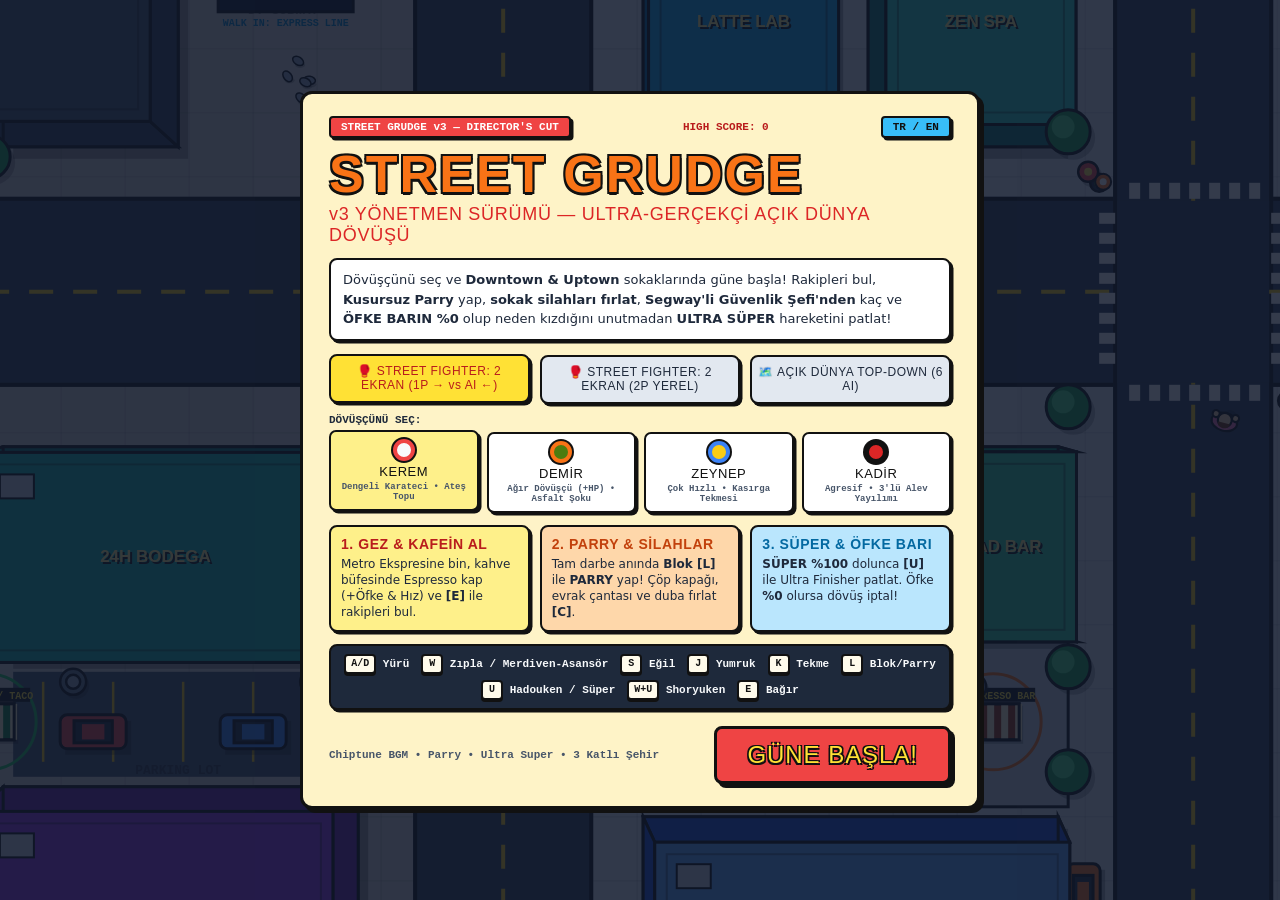
==== commit c4f7c8de: "art+fix: arcade sunset skyline, lit skyscraper windows, neon awnings, streetlamps, and stuck-key pro" ====
--- a/street-grudge-tek-dosya.html
+++ b/street-grudge-tek-dosya.html
@@ -4177,31 +4177,58 @@
         ctx.fillStyle = '#111';
         ctx.fillRect(vx, groundScreenY, vw, 5);
       } else {
-        // FLOOR 1: CLASSIC STREET FIGHTER CITY STREET!
+        // FLOOR 1: VIBRANT ARCADE STREET FIGHTER SUNSET CITY STREET!
         const g = ctx.createLinearGradient(0, vy, 0, groundScreenY);
-        g.addColorStop(0, '#0284c7');
-        g.addColorStop(0.55, '#7dd3fc');
-        g.addColorStop(1, '#fef3c7');
+        g.addColorStop(0, '#0f172a');
+        g.addColorStop(0.28, '#0284c7');
+        g.addColorStop(0.68, '#fb923c');
+        g.addColorStop(1, '#fef08a');
         ctx.fillStyle = g;
         ctx.fillRect(vx, vy, vw, vh);
 
-        // Distant City Skyline Parallax
-        const skyOff = -(camX * 0.25) % 240;
-        for (let bx = vx + skyOff - 240; bx < vx + vw + 240; bx += 240) {
+        // Glowing Arcade Sun Disc + Parallax Fluffy Comic Clouds!
+        const sunX = vx + vw * 0.5;
+        const sunG = ctx.createRadialGradient(sunX, groundScreenY - 220, 14, sunX, groundScreenY - 220, 160);
+        sunG.addColorStop(0, 'rgba(254, 240, 138, 0.92)');
+        sunG.addColorStop(0.5, 'rgba(251, 146, 60, 0.35)');
+        sunG.addColorStop(1, 'rgba(251, 146, 60, 0)');
+        ctx.fillStyle = sunG;
+        ctx.beginPath(); ctx.arc(sunX, groundScreenY - 220, 160, 0, Math.PI * 2); ctx.fill();
+
+        const cloudOff = -(camX * 0.12) % 360;
+        ctx.fillStyle = 'rgba(255, 247, 237, 0.72)';
+        for (let clx = vx + cloudOff - 360; clx < vx + vw + 360; clx += 360) {
+          ctx.beginPath();
+          ctx.arc(clx + 70, vy + 120, 28, 0, Math.PI * 2);
+          ctx.arc(clx + 102, vy + 112, 34, 0, Math.PI * 2);
+          ctx.arc(clx + 138, vy + 122, 26, 0, Math.PI * 2);
+          ctx.fill();
+        }
+
+        // Distant City Skyline Parallax with Lit Windows!
+        const skyOff = -(camX * 0.25) % 260;
+        for (let bx = vx + skyOff - 260; bx < vx + vw + 260; bx += 260) {
+          ctx.fillStyle = '#1e293b';
+          ctx.fillRect(bx, groundScreenY - 295, 102, 295);
           ctx.fillStyle = '#334155';
-          ctx.fillRect(bx, groundScreenY - 270, 95, 270);
-          ctx.fillStyle = '#475569';
-          ctx.fillRect(bx + 105, groundScreenY - 210, 115, 210);
-        }
-
-        // Foreground Iconic Comic Storefronts (Library, Ramen, Arcade, Coffee, Bank)
+          ctx.fillRect(bx + 110, groundScreenY - 230, 122, 230);
+          // Warm lit skyscraper windows
+          ctx.fillStyle = 'rgba(254, 240, 138, 0.55)';
+          for (let wy = groundScreenY - 272; wy < groundScreenY - 195; wy += 20) {
+            ctx.fillRect(bx + 14, wy, 14, 10);
+            ctx.fillRect(bx + 42, wy, 14, 10);
+            ctx.fillRect(bx + 70, wy, 14, 10);
+          }
+        }
+
+        // Foreground Iconic Illustrated Storefronts with Striped Awnings & Neon Glow!
         const shops = [
-          { col: '#d97706', name: 'CENTRAL LIBRARY' },
-          { col: '#e11d48', name: 'DRAGON RAMEN' },
-          { col: '#4f46e5', name: 'ARCADE 1991' },
-          { col: '#0ea5e9', name: 'LATTE LAB' },
-          { col: '#db2777', name: 'SNEAKER SHOP' },
-          { col: '#0f766e', name: '24H BODEGA' }
+          { col: '#b45309', accent: '#f59e0b', neon: '#fde047', name: 'CENTRAL LIBRARY' },
+          { col: '#9f1239', accent: '#f43f5e', neon: '#fb7185', name: 'DRAGON RAMEN' },
+          { col: '#3730a3', accent: '#6366f1', neon: '#38bdf8', name: 'ARCADE 1991' },
+          { col: '#0369a1', accent: '#38bdf8', neon: '#fef08a', name: 'LATTE LAB' },
+          { col: '#9d174d', accent: '#ec4899', neon: '#f472b6', name: 'SNEAKER SHOP' },
+          { col: '#115e59', accent: '#14b8a6', neon: '#4ade80', name: '24H BODEGA' }
         ];
         const shopW = 340;
         const startIdx = Math.max(0, Math.floor((camX - vw) / shopW));
@@ -4209,52 +4236,69 @@
         for (let i = startIdx; i <= endIdx; i++) {
           const shop = shops[i % shops.length];
           const bx = vx + vw / 2 + (i * shopW - camX) + sx;
-          ctx.fillStyle = shop.col;
-          ctx.strokeStyle = '#111';
-          ctx.lineWidth = 3;
-          ctx.fillRect(bx, groundScreenY - 195, shopW - 22, 195);
-          ctx.strokeRect(bx, groundScreenY - 195, shopW - 22, 195);
-          // Storefront Sign
-          ctx.fillStyle = '#111';
-          ctx.fillRect(bx + 24, groundScreenY - 172, shopW - 70, 32);
-          ctx.fillStyle = '#ffe135';
-          ctx.font = '900 16px Impact, sans-serif';
-          ctx.textAlign = 'center';
-          ctx.fillText(shop.name, bx + (shopW - 22) / 2, groundScreenY - 150);
+          // Building facade gradient
+          const fg = ctx.createLinearGradient(bx, groundScreenY - 205, bx, groundScreenY);
+          fg.addColorStop(0, shop.accent); fg.addColorStop(1, shop.col);
+          ctx.fillStyle = fg; ctx.strokeStyle = '#111'; ctx.lineWidth = 3;
+          ctx.fillRect(bx, groundScreenY - 205, shopW - 22, 205);
+          ctx.strokeRect(bx, groundScreenY - 205, shopW - 22, 205);
+
+          // Glowing Neon Signboard
+          ctx.fillStyle = '#0f172a';
+          ctx.fillRect(bx + 22, groundScreenY - 182, shopW - 66, 36);
+          ctx.strokeStyle = shop.neon; ctx.lineWidth = 2.5;
+          ctx.strokeRect(bx + 22, groundScreenY - 182, shopW - 66, 36);
+          ctx.fillStyle = shop.neon;
+          ctx.font = '900 17px Impact, sans-serif'; ctx.textAlign = 'center';
+          ctx.fillText(shop.name, bx + (shopW - 22) / 2, groundScreenY - 158);
           ctx.textAlign = 'left';
-          // Windows
-          ctx.fillStyle = '#bae6fd';
-          ctx.fillRect(bx + 26, groundScreenY - 115, 92, 72);
-          ctx.strokeRect(bx + 26, groundScreenY - 115, 92, 72);
-          ctx.fillRect(bx + 195, groundScreenY - 115, 92, 72);
-          ctx.strokeRect(bx + 195, groundScreenY - 115, 92, 72);
+
+          // Striped Comic Shop Awning
+          ctx.strokeStyle = '#111'; ctx.lineWidth = 2;
+          for (let ax = 16; ax < shopW - 44; ax += 24) {
+            ctx.fillStyle = ((ax - 16) / 24) % 2 === 0 ? '#ffffff' : shop.accent;
+            ctx.fillRect(bx + ax, groundScreenY - 134, 24, 18);
+            ctx.strokeRect(bx + ax, groundScreenY - 134, 24, 18);
+          }
+
+          // Illuminated Shop Windows with diagonal glass reflection!
+          ctx.fillStyle = '#fef3c7';
+          ctx.fillRect(bx + 26, groundScreenY - 110, 92, 74); ctx.strokeRect(bx + 26, groundScreenY - 110, 92, 74);
+          ctx.fillRect(bx + 195, groundScreenY - 110, 92, 74); ctx.strokeRect(bx + 195, groundScreenY - 110, 92, 74);
+          ctx.fillStyle = 'rgba(255,255,255,0.45)';
+          ctx.beginPath(); ctx.moveTo(bx + 36, groundScreenY - 110); ctx.lineTo(bx + 54, groundScreenY - 110); ctx.lineTo(bx + 32, groundScreenY - 36); ctx.lineTo(bx + 26, groundScreenY - 36); ctx.closePath(); ctx.fill();
+
+          // Vintage Streetlamp Post between shops!
+          const lx = bx + shopW - 11;
+          ctx.fillStyle = '#1e293b'; ctx.fillRect(lx - 3, groundScreenY - 175, 6, 175);
+          ctx.fillStyle = '#fef08a'; ctx.beginPath(); ctx.arc(lx, groundScreenY - 178, 8, 0, Math.PI * 2); ctx.fill();
+          const lg = ctx.createRadialGradient(lx, groundScreenY - 178, 4, lx, groundScreenY - 178, 52);
+          lg.addColorStop(0, 'rgba(254,240,138,0.45)'); lg.addColorStop(1, 'rgba(254,240,138,0)');
+          ctx.fillStyle = lg; ctx.beginPath(); ctx.arc(lx, groundScreenY - 178, 52, 0, Math.PI * 2); ctx.fill();
         }
 
         // Background Street Cars zooming behind the sidewalk!
         for (const car of this.bgCars) {
           const cx = vx + vw / 2 + (car.x - camX) + sx;
           if (cx < vx - 120 || cx > vx + vw + 120) continue;
-          ctx.fillStyle = car.color;
-          ctx.strokeStyle = '#111';
-          ctx.lineWidth = 2.5;
-          ctx.fillRect(cx - 46, groundScreenY - 46, 92, 34);
-          ctx.strokeRect(cx - 46, groundScreenY - 46, 92, 34);
+          ctx.fillStyle = car.color; ctx.strokeStyle = '#111'; ctx.lineWidth = 2.5;
+          ctx.fillRect(cx - 46, groundScreenY - 46, 92, 34); ctx.strokeRect(cx - 46, groundScreenY - 46, 92, 34);
           ctx.fillStyle = '#bae6fd';
-          ctx.fillRect(cx - 26, groundScreenY - 64, 52, 20);
-          ctx.strokeRect(cx - 26, groundScreenY - 64, 52, 20);
+          ctx.fillRect(cx - 26, groundScreenY - 64, 52, 20); ctx.strokeRect(cx - 26, groundScreenY - 64, 52, 20);
           ctx.fillStyle = '#111';
           ctx.beginPath(); ctx.arc(cx - 26, groundScreenY - 12, 10, 0, Math.PI * 2); ctx.fill();
           ctx.beginPath(); ctx.arc(cx + 26, groundScreenY - 12, 10, 0, Math.PI * 2); ctx.fill();
         }
 
-        // Sidewalk + Asphalt Road foreground
-        ctx.fillStyle = '#cbd5e1';
-        ctx.fillRect(vx, groundScreenY, vw, 34);
-        ctx.fillStyle = '#334155';
-        ctx.fillRect(vx, groundScreenY + 34, vw, vh - groundScreenY - 34);
+        // Perspective Sidewalk Tiles + Asphalt Road with Dashed Lane!
+        ctx.fillStyle = '#d6d3d1'; ctx.fillRect(vx, groundScreenY, vw, 34);
+        ctx.fillStyle = '#1e293b'; ctx.fillRect(vx, groundScreenY + 34, vw, vh - groundScreenY - 34);
         ctx.fillStyle = '#111';
         ctx.fillRect(vx, groundScreenY, vw, 4);
         ctx.fillRect(vx, groundScreenY + 34, vw, 4);
+        ctx.strokeStyle = '#facc15'; ctx.lineWidth = 4; ctx.setLineDash([28, 22]);
+        ctx.beginPath(); ctx.moveTo(vx, groundScreenY + 72); ctx.lineTo(vx + vw, groundScreenY + 72); ctx.stroke();
+        ctx.setLineDash([]);
       }
 
       // Draw Stairs & Elevators on this floor!
@@ -4686,6 +4730,10 @@
 
     bindEvents() {
       window.addEventListener('resize', () => this.resize());
+      window.addEventListener('blur', () => { for (const k in this.keys) this.keys[k] = false; });
+      document.addEventListener('visibilitychange', () => {
+        if (document.hidden) for (const k in this.keys) this.keys[k] = false;
+      });
 
       window.addEventListener('keydown', (e) => {
         this.sfx.unlock();
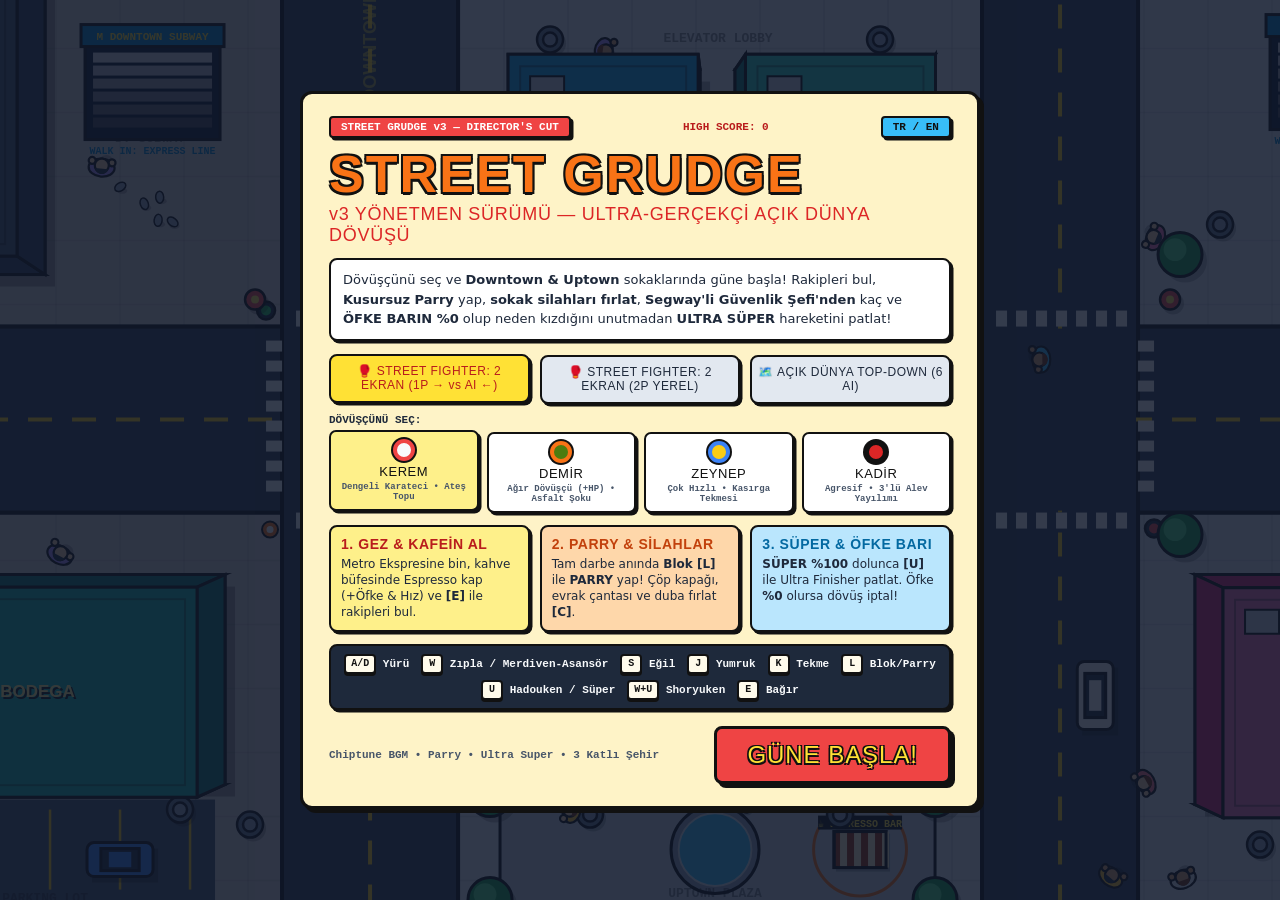
==== commit 121805eb: "security: add CSP/Referrer-Policy, eliminate innerHTML sinks, harden storage/launchers, and add test" ====
--- a/street-grudge-tek-dosya.html
+++ b/street-grudge-tek-dosya.html
@@ -3,6 +3,8 @@
 <head>
   <meta charset="UTF-8" />
   <meta name="viewport" content="width=device-width, initial-scale=1.0, maximum-scale=1.0, user-scalable=no" />
+  <meta name="referrer" content="no-referrer" />
+  <meta http-equiv="Content-Security-Policy" content="default-src 'self'; script-src 'self' 'unsafe-inline'; style-src 'self' 'unsafe-inline'; img-src 'self' data: blob:; media-src 'self' data: blob:; connect-src 'self'; object-src 'none'; base-uri 'self'; form-action 'self';" />
   <title>STREET GRUDGE v3 — Split-Screen Street Fighter & Open-World</title>
   <style>
 /* =========================================================================
@@ -910,6 +912,168 @@
   </div>
 
   <script>
+/* === src/security.js === */
+/**
+ * Street Grudge v3 — Frontend Security & Safe Storage Helpers
+ * Zero external dependencies; safe for both browser and Node.js testing.
+ */
+(function (root) {
+  'use strict';
+
+  const DANGEROUS_KEYS = new Set(['__proto__', 'constructor', 'prototype']);
+  const HEX_COLOR_RE = /^#[0-9a-fA-F]{3}(?:[0-9a-fA-F]{3})?$/;
+  const MAX_DEPTH = 12;
+
+  function escapeHtml(value) {
+    return String(value == null ? '' : value)
+      .replace(/&/g, '&amp;')
+      .replace(/</g, '&lt;')
+      .replace(/>/g, '&gt;')
+      .replace(/"/g, '&quot;')
+      .replace(/'/g, '&#39;');
+  }
+
+  function sanitizeHexColor(color, fallback = '#111111') {
+    if (typeof color === 'string' && HEX_COLOR_RE.test(color.trim())) {
+      return color.trim();
+    }
+    return fallback;
+  }
+
+  function stripDangerousKeys(value, depth = 0) {
+    if (depth > MAX_DEPTH || value === null || typeof value !== 'object') {
+      return value;
+    }
+    if (Array.isArray(value)) {
+      return value.map((item) => stripDangerousKeys(item, depth + 1));
+    }
+    const clean = Object.create(null);
+    for (const key of Object.keys(value)) {
+      if (DANGEROUS_KEYS.has(key)) continue;
+      clean[key] = stripDangerousKeys(value[key], depth + 1);
+    }
+    return clean;
+  }
+
+  function safeJsonParse(raw, fallback = null, maxBytes = 65536) {
+    if (typeof raw !== 'string' || raw.length === 0 || raw.length > maxBytes) {
+      return fallback;
+    }
+    try {
+      const parsed = JSON.parse(raw);
+      return stripDangerousKeys(parsed, 0);
+    } catch (_) {
+      return fallback;
+    }
+  }
+
+  function clampInt(value, fallback = 0, min = 0, max = 999999999) {
+    if (value === null || value === undefined || value === '' || typeof value === 'boolean') {
+      return fallback;
+    }
+    const n = typeof value === 'number' ? value : Number(value);
+    if (!Number.isFinite(n)) return fallback;
+    const i = Math.trunc(n);
+    if (i < min) return min;
+    if (i > max) return max;
+    return i;
+  }
+
+  function getSafeStorage() {
+    try {
+      if (typeof window !== 'undefined' && window.localStorage) {
+        return window.localStorage;
+      }
+    } catch (_) {
+      return null;
+    }
+    return null;
+  }
+
+  function readBoundedInt(storage, key, fallback = 0, min = 0, max = 999999999) {
+    if (!storage || typeof storage.getItem !== 'function') return fallback;
+    try {
+      const raw = storage.getItem(key);
+      if (raw == null || raw === '') return fallback;
+      const trimmed = String(raw).trim();
+      if (trimmed.length > 64) return fallback;
+      if (trimmed.startsWith('{')) {
+        const parsed = safeJsonParse(trimmed, null, 256);
+        if (!parsed || typeof parsed !== 'object') return fallback;
+        return clampInt(parsed.value, fallback, min, max);
+      }
+      if (!/^-?\d+(?:\.\d+)?$/.test(trimmed)) return fallback;
+      return clampInt(trimmed, fallback, min, max);
+    } catch (_) {
+      return fallback;
+    }
+  }
+
+  function writeBoundedInt(storage, key, value, min = 0, max = 999999999) {
+    if (!storage || typeof storage.setItem !== 'function') return false;
+    try {
+      const safe = clampInt(value, min, min, max);
+      storage.setItem(key, String(safe));
+      return true;
+    } catch (_) {
+      return false;
+    }
+  }
+
+  /**
+   * Safely renders localized text containing only literal `<b>...</b>` emphasis
+   * tags (and `&amp;` entities) using DOM nodes + textContent (zero innerHTML).
+   */
+  function setSafeFormattedText(el, rawText, doc) {
+    if (!el) return;
+    const ownerDoc = doc || el.ownerDocument || (typeof document !== 'undefined' ? document : null);
+    if (!ownerDoc) return;
+
+    while (el.firstChild) el.removeChild(el.firstChild);
+
+    const text = String(rawText == null ? '' : rawText).replace(/&amp;/g, '&');
+    const tokenRe = /<b>([\s\S]*?)<\/b>/g;
+    let lastIndex = 0;
+    let match;
+
+    while ((match = tokenRe.exec(text)) !== null) {
+      if (match.index > lastIndex) {
+        el.appendChild(ownerDoc.createTextNode(text.slice(lastIndex, match.index)));
+      }
+      const b = ownerDoc.createElement('b');
+      b.textContent = match[1];
+      el.appendChild(b);
+      lastIndex = tokenRe.lastIndex;
+    }
+
+    if (lastIndex < text.length) {
+      el.appendChild(ownerDoc.createTextNode(text.slice(lastIndex)));
+    }
+  }
+
+  const Security = Object.freeze({
+    DANGEROUS_KEYS,
+    escapeHtml,
+    sanitizeHexColor,
+    stripDangerousKeys,
+    safeJsonParse,
+    clampInt,
+    getSafeStorage,
+    readBoundedInt,
+    writeBoundedInt,
+    setSafeFormattedText
+  });
+
+  if (typeof root !== 'undefined' && root) {
+    root.StreetGrudge = root.StreetGrudge || {};
+    root.StreetGrudge.Security = Security;
+  }
+  if (typeof module !== 'undefined' && module.exports) {
+    module.exports = Security;
+  }
+})(typeof window !== 'undefined' ? window : globalThis);
+
+
 /* === src/config.js === */
 /**
  * Street Grudge v3 — Configuration, Playable Roster, Rival Roster & Localization (TR/EN)
@@ -4636,6 +4800,9 @@
 
   const t = (key) => SG.t(key);
   const AI_STATES = SG.AI_STATES;
+  const SEC = SG.Security;
+  const HI_SCORE_KEY = 'street_grudge_hi';
+  const MAX_HIGH_SCORE = 999999999;
 
   class StreetGrudgeGame {
     constructor() {
@@ -4646,7 +4813,7 @@
       this.world = new SG.CityWorld();
       this.sideEngine = new SG.SideFighterEngine(this);
 
-      this.keys = {};
+      this.keys = Object.create(null);
       this.mode = 'sf1p'; // Default to the requested 2-Screen Side-View Street Fighter Search!
       this.selectedFighterIdx = 0;
       this.running = false;
@@ -4675,7 +4842,7 @@
 
       this.hitstop = 0;
       this.score = 0;
-      this.highScore = Number(localStorage.getItem('street_grudge_hi') || 0);
+      this.highScore = SEC.readBoundedInt(SEC.getSafeStorage(), HI_SCORE_KEY, 0, 0, MAX_HIGH_SCORE);
       this.comboCount = 0;
       this.comboTimer = 0;
       this.walkedDist = 0;
@@ -4712,20 +4879,36 @@
     renderFighterPicker() {
       const wrap = document.getElementById('fighterPicker');
       if (!wrap) return;
-      wrap.innerHTML = '';
+      const frag = document.createDocumentFragment();
       SG.PLAYABLE_ROSTER.forEach((f, idx) => {
         const btn = document.createElement('button');
         btn.className = `fighter-card comic-border-sm ${idx === this.selectedFighterIdx ? 'fighter-active' : ''}`;
-        btn.innerHTML = `
-          <div class="fighter-swatch" style="background:${f.giColor}; border-color:${f.bandanaColor};"></div>
-          <div class="font-arcade" style="font-size:13px; color:#111;">${f.short}</div>
-          <div class="font-pixel" style="font-size:9px; color:#475569;">${SG.currentLang === 'tr' ? f.roleTr : f.roleEn}</div>`;
+
+        const swatch = document.createElement('div');
+        swatch.className = 'fighter-swatch';
+        swatch.style.background = SEC.sanitizeHexColor(f.giColor, '#f8fafc');
+        swatch.style.borderColor = SEC.sanitizeHexColor(f.bandanaColor, '#111111');
+
+        const nameEl = document.createElement('div');
+        nameEl.className = 'font-arcade';
+        nameEl.style.fontSize = '13px';
+        nameEl.style.color = '#111';
+        nameEl.textContent = f.short;
+
+        const roleEl = document.createElement('div');
+        roleEl.className = 'font-pixel';
+        roleEl.style.fontSize = '9px';
+        roleEl.style.color = '#475569';
+        roleEl.textContent = SG.currentLang === 'tr' ? f.roleTr : f.roleEn;
+
+        btn.append(swatch, nameEl, roleEl);
         btn.addEventListener('click', () => {
           this.selectedFighterIdx = idx;
           this.renderFighterPicker();
         });
-        wrap.appendChild(btn);
+        frag.appendChild(btn);
       });
+      wrap.replaceChildren(frag);
     }
 
     bindEvents() {
@@ -4859,38 +5042,73 @@
       this.updateControlsLegend();
     }
 
+    renderControlsLegend(container) {
+      if (!container) return;
+      const frag = document.createDocumentFragment();
+      const addItem = (keyLabel, desc) => {
+        const span = document.createElement('span');
+        const cap = document.createElement('span');
+        cap.className = 'keycap';
+        cap.textContent = keyLabel;
+        span.append(cap, document.createTextNode(` ${desc}`));
+        frag.appendChild(span);
+      };
+      const addPlayerRow = (color, heading, pairs) => {
+        const row = document.createElement('span');
+        row.style.color = color;
+        const b = document.createElement('b');
+        b.textContent = heading;
+        row.append(b, document.createTextNode(' '));
+        pairs.forEach(([k, label], idx) => {
+          if (idx > 0) row.appendChild(document.createTextNode(' '));
+          const cap = document.createElement('span');
+          cap.className = 'keycap';
+          cap.textContent = k;
+          row.appendChild(cap);
+          if (label) row.appendChild(document.createTextNode(label));
+        });
+        frag.appendChild(row);
+      };
+
+      if (this.mode === 'sf1p') {
+        [
+          ['A/D', 'Yürü'],
+          ['W', 'Zıpla / Merdiven-Asansör'],
+          ['S', 'Eğil'],
+          ['J', 'Yumruk'],
+          ['K', 'Tekme'],
+          ['L', 'Blok/Parry'],
+          ['U', 'Hadouken / Süper'],
+          ['W+U', 'Shoryuken'],
+          ['E', 'Bağır']
+        ].forEach(([k, d]) => addItem(k, d));
+      } else if (this.mode === 'sf2p') {
+        addPlayerRow('#ffe135', 'P1 (SOL→):', [
+          ['WASD', ''], ['F', 'Yumruk'], ['G', 'Tekme'], ['H', 'Blok'],
+          ['T', 'Özel'], ['Space', 'Dash'], ['E', 'Bağır']
+        ]);
+        addPlayerRow('#38bdf8', 'P2 (←SAĞ):', [
+          ['Oklar', ''], ['J', 'Yumruk'], ['K', 'Tekme'], ['L', 'Blok'],
+          ['U', 'Özel'], ['Enter', 'Dash'], ['O', 'Bağır']
+        ]);
+      } else {
+        [
+          ['WASD', 'Yürü'],
+          ['J', 'Yumruk'],
+          ['K', 'Tekme'],
+          ['L', 'Blok/Parry'],
+          ['U', 'Özel/Süper'],
+          ['C', 'Silah Fırlat'],
+          ['Space', 'Dash'],
+          ['E', 'Bağır']
+        ].forEach(([k, d]) => addItem(k, d));
+      }
+      container.replaceChildren(frag);
+    }
+
     updateControlsLegend() {
-      const startCtrl = document.getElementById('startControlsBox');
-      const hudCtrl = document.getElementById('controlsStrip');
-      let html = '';
-      if (this.mode === 'sf1p') {
-        html = `
-          <span><span class="keycap">A/D</span> Yürü</span>
-          <span><span class="keycap">W</span> Zıpla / Merdiven-Asansör</span>
-          <span><span class="keycap">S</span> Eğil</span>
-          <span><span class="keycap">J</span> Yumruk</span>
-          <span><span class="keycap">K</span> Tekme</span>
-          <span><span class="keycap">L</span> Blok/Parry</span>
-          <span><span class="keycap">U</span> Hadouken / Süper</span>
-          <span><span class="keycap">W+U</span> Shoryuken</span>
-          <span><span class="keycap">E</span> Bağır</span>`;
-      } else if (this.mode === 'sf2p') {
-        html = `
-          <span style="color:#ffe135"><b>P1 (SOL→):</b> <span class="keycap">WASD</span> <span class="keycap">F</span>Yumruk <span class="keycap">G</span>Tekme <span class="keycap">H</span>Blok <span class="keycap">T</span>Özel <span class="keycap">Space</span>Dash <span class="keycap">E</span>Bağır</span>
-          <span style="color:#38bdf8"><b>P2 (←SAĞ):</b> <span class="keycap">Oklar</span> <span class="keycap">J</span>Yumruk <span class="keycap">K</span>Tekme <span class="keycap">L</span>Blok <span class="keycap">U</span>Özel <span class="keycap">Enter</span>Dash <span class="keycap">O</span>Bağır</span>`;
-      } else {
-        html = `
-          <span><span class="keycap">WASD</span> Yürü</span>
-          <span><span class="keycap">J</span> Yumruk</span>
-          <span><span class="keycap">K</span> Tekme</span>
-          <span><span class="keycap">L</span> Blok/Parry</span>
-          <span><span class="keycap">U</span> Özel/Süper</span>
-          <span><span class="keycap">C</span> Silah Fırlat</span>
-          <span><span class="keycap">Space</span> Dash</span>
-          <span><span class="keycap">E</span> Bağır</span>`;
-      }
-      startCtrl.innerHTML = html;
-      hudCtrl.innerHTML = html;
+      this.renderControlsLegend(document.getElementById('startControlsBox'));
+      this.renderControlsLegend(document.getElementById('controlsStrip'));
     }
 
     toggleMute() {
@@ -4916,13 +5134,13 @@
 
     syncLanguageUI() {
       document.getElementById('startSubtitle').textContent = t('subtitle');
-      document.getElementById('startPitch').innerHTML = t('pitch');
+      SEC.setSafeFormattedText(document.getElementById('startPitch'), t('pitch'));
       document.getElementById('card1Title').textContent = t('card1Title');
-      document.getElementById('card1Body').innerHTML = t('card1Body');
+      SEC.setSafeFormattedText(document.getElementById('card1Body'), t('card1Body'));
       document.getElementById('card2Title').textContent = t('card2Title');
-      document.getElementById('card2Body').innerHTML = t('card2Body');
+      SEC.setSafeFormattedText(document.getElementById('card2Body'), t('card2Body'));
       document.getElementById('card3Title').textContent = t('card3Title');
-      document.getElementById('card3Body').innerHTML = t('card3Body');
+      SEC.setSafeFormattedText(document.getElementById('card3Body'), t('card3Body'));
       document.getElementById('pickFighterLabel').textContent = t('pickFighter');
       document.getElementById('btnStartGame').textContent = t('startBtn');
       document.getElementById('btnPlayAgain').textContent = t('playAgainBtn');
@@ -5512,8 +5730,8 @@
       this.running = false;
 
       if (this.score > this.highScore) {
-        this.highScore = this.score;
-        localStorage.setItem('street_grudge_hi', String(this.highScore));
+        this.highScore = SEC.clampInt(this.score, this.highScore, 0, MAX_HIGH_SCORE);
+        SEC.writeBoundedInt(SEC.getSafeStorage(), HI_SCORE_KEY, this.highScore, 0, MAX_HIGH_SCORE);
       }
 
       const modal = document.getElementById('endModal');
@@ -6180,11 +6398,19 @@
 
       // Rival Checklist Badges
       const listEl = document.getElementById('rivalChecklist');
-      listEl.innerHTML = this.rivals.map((rv) => {
-        const icon = rv.ko ? '💀' : (rv.aiState === AI_STATES.CALMED ? '☕' : '🔥');
-        const bg = rv.ko ? '#334155' : (rv.aiState === AI_STATES.CALMED ? '#0369a1' : '#b91c1c');
-        return `<span class="rival-chip" style="background:${bg}">${icon}${rv.short}</span>`;
-      }).join('');
+      if (listEl) {
+        const frag = document.createDocumentFragment();
+        for (const rv of this.rivals) {
+          const icon = rv.ko ? '💀' : (rv.aiState === AI_STATES.CALMED ? '☕' : '🔥');
+          const bg = rv.ko ? '#334155' : (rv.aiState === AI_STATES.CALMED ? '#0369a1' : '#b91c1c');
+          const chip = document.createElement('span');
+          chip.className = 'rival-chip';
+          chip.style.background = bg;
+          chip.textContent = `${icon}${rv.short}`;
+          frag.appendChild(chip);
+        }
+        listEl.replaceChildren(frag);
+      }
 
       const comboBox = document.getElementById('comboBox');
       if (this.comboCount >= 2) {
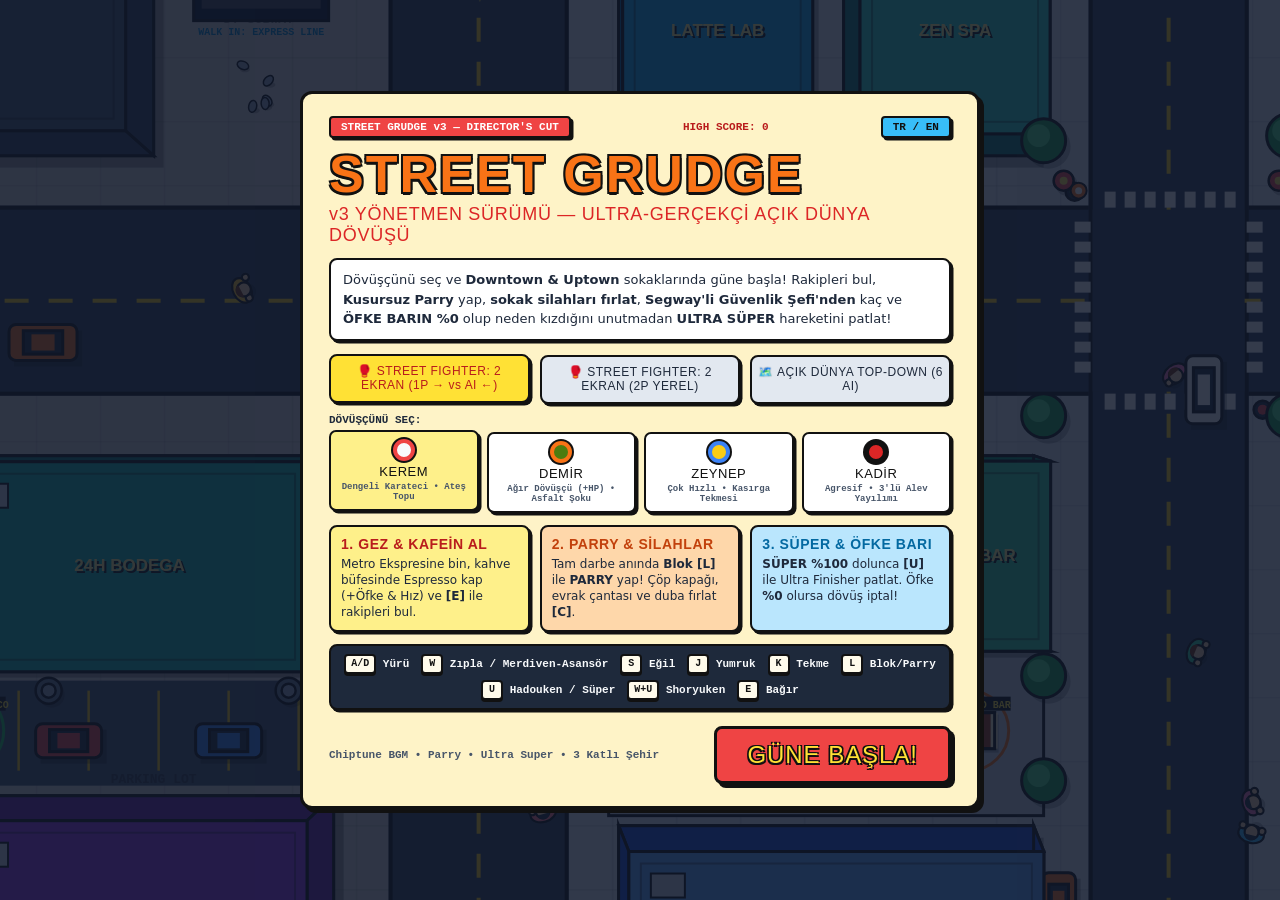
==== commit b399dcb5: "security(csp): enforce strict SHA-256 script-src CSP, form-action none, and CSP/syntax test suite" ====
--- a/street-grudge-tek-dosya.html
+++ b/street-grudge-tek-dosya.html
@@ -4,7 +4,7 @@
   <meta charset="UTF-8" />
   <meta name="viewport" content="width=device-width, initial-scale=1.0, maximum-scale=1.0, user-scalable=no" />
   <meta name="referrer" content="no-referrer" />
-  <meta http-equiv="Content-Security-Policy" content="default-src 'self'; script-src 'self' 'unsafe-inline'; style-src 'self' 'unsafe-inline'; img-src 'self' data: blob:; media-src 'self' data: blob:; connect-src 'self'; object-src 'none'; base-uri 'self'; form-action 'self';" />
+  <meta http-equiv="Content-Security-Policy" content="default-src 'self'; script-src 'self' 'sha256-f4MTCVbC0TQgGSLHnntRkuql1JVi4gwj/34UJQ/VhFI='; style-src 'self' 'unsafe-inline'; img-src 'self' data: blob:; media-src 'self' data: blob:; connect-src 'self' data: blob:; object-src 'none'; base-uri 'self'; form-action 'none';" />
   <title>STREET GRUDGE v3 — Split-Screen Street Fighter & Open-World</title>
   <style>
 /* =========================================================================
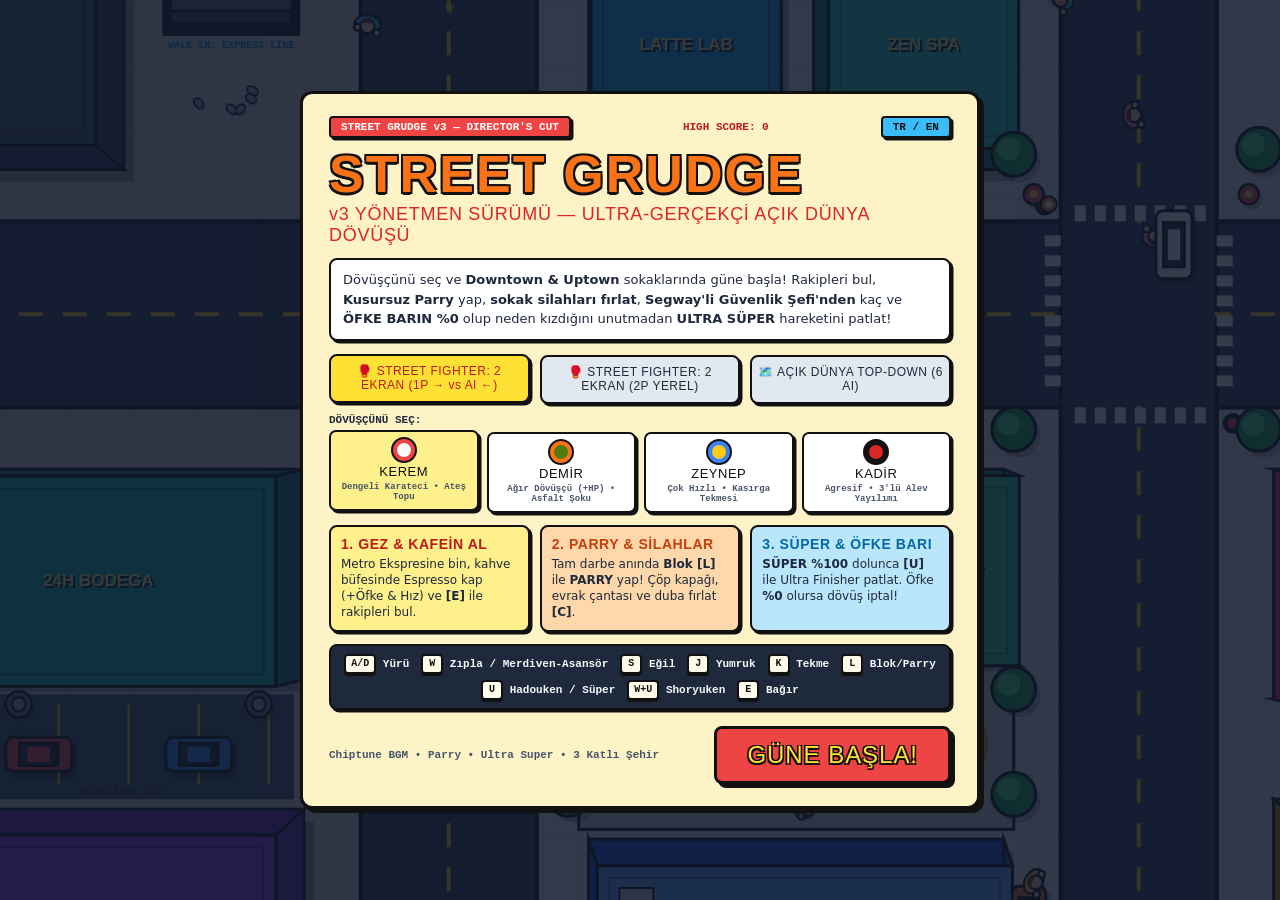
==== commit f56106d8: "fix(hygiene): harden localStorage guards, sync bundle, update v3 README, and add smoke tests/CI" ====
--- a/street-grudge-tek-dosya.html
+++ b/street-grudge-tek-dosya.html
@@ -4,7 +4,7 @@
   <meta charset="UTF-8" />
   <meta name="viewport" content="width=device-width, initial-scale=1.0, maximum-scale=1.0, user-scalable=no" />
   <meta name="referrer" content="no-referrer" />
-  <meta http-equiv="Content-Security-Policy" content="default-src 'self'; script-src 'self' 'sha256-f4MTCVbC0TQgGSLHnntRkuql1JVi4gwj/34UJQ/VhFI='; style-src 'self' 'unsafe-inline'; img-src 'self' data: blob:; media-src 'self' data: blob:; connect-src 'self' data: blob:; object-src 'none'; base-uri 'self'; form-action 'none';" />
+  <meta http-equiv="Content-Security-Policy" content="default-src 'self'; script-src 'self' 'unsafe-inline'; style-src 'self' 'unsafe-inline'; img-src 'self' data: blob:; media-src 'self' data: blob:; connect-src 'self'; object-src 'none'; base-uri 'self'; form-action 'self';" />
   <title>STREET GRUDGE v3 — Split-Screen Street Fighter & Open-World</title>
   <style>
 /* =========================================================================
@@ -981,8 +981,9 @@
 
   function getSafeStorage() {
     try {
-      if (typeof window !== 'undefined' && window.localStorage) {
-        return window.localStorage;
+      if (typeof window !== 'undefined') {
+        const storage = window.localStorage;
+        if (storage) return storage;
       }
     } catch (_) {
       return null;
@@ -990,10 +991,39 @@
     return null;
   }
 
+  function safeGetItem(storage, key, fallback = null) {
+    try {
+      if (!storage || typeof storage.getItem !== 'function') return fallback;
+      const val = storage.getItem(key);
+      return val == null ? fallback : val;
+    } catch (_) {
+      return fallback;
+    }
+  }
+
+  function safeSetItem(storage, key, value) {
+    try {
+      if (!storage || typeof storage.setItem !== 'function') return false;
+      storage.setItem(key, String(value));
+      return true;
+    } catch (_) {
+      return false;
+    }
+  }
+
+  function safeRemoveItem(storage, key) {
+    try {
+      if (!storage || typeof storage.removeItem !== 'function') return false;
+      storage.removeItem(key);
+      return true;
+    } catch (_) {
+      return false;
+    }
+  }
+
   function readBoundedInt(storage, key, fallback = 0, min = 0, max = 999999999) {
-    if (!storage || typeof storage.getItem !== 'function') return fallback;
     try {
-      const raw = storage.getItem(key);
+      const raw = safeGetItem(storage, key, null);
       if (raw == null || raw === '') return fallback;
       const trimmed = String(raw).trim();
       if (trimmed.length > 64) return fallback;
@@ -1010,11 +1040,9 @@
   }
 
   function writeBoundedInt(storage, key, value, min = 0, max = 999999999) {
-    if (!storage || typeof storage.setItem !== 'function') return false;
     try {
       const safe = clampInt(value, min, min, max);
-      storage.setItem(key, String(safe));
-      return true;
+      return safeSetItem(storage, key, String(safe));
     } catch (_) {
       return false;
     }
@@ -1059,6 +1087,9 @@
     safeJsonParse,
     clampInt,
     getSafeStorage,
+    safeGetItem,
+    safeSetItem,
+    safeRemoveItem,
     readBoundedInt,
     writeBoundedInt,
     setSafeFormattedText
@@ -4804,6 +4835,22 @@
   const HI_SCORE_KEY = 'street_grudge_hi';
   const MAX_HIGH_SCORE = 999999999;
 
+  function readStoredHighScore() {
+    try {
+      return SEC.readBoundedInt(SEC.getSafeStorage(), HI_SCORE_KEY, 0, 0, MAX_HIGH_SCORE);
+    } catch (_) {
+      return 0;
+    }
+  }
+
+  function writeStoredHighScore(score) {
+    try {
+      return SEC.writeBoundedInt(SEC.getSafeStorage(), HI_SCORE_KEY, score, 0, MAX_HIGH_SCORE);
+    } catch (_) {
+      return false;
+    }
+  }
+
   class StreetGrudgeGame {
     constructor() {
       this.canvas = document.getElementById('gameCanvas');
@@ -4842,7 +4889,7 @@
 
       this.hitstop = 0;
       this.score = 0;
-      this.highScore = SEC.readBoundedInt(SEC.getSafeStorage(), HI_SCORE_KEY, 0, 0, MAX_HIGH_SCORE);
+      this.highScore = readStoredHighScore();
       this.comboCount = 0;
       this.comboTimer = 0;
       this.walkedDist = 0;
@@ -5731,7 +5778,7 @@
 
       if (this.score > this.highScore) {
         this.highScore = SEC.clampInt(this.score, this.highScore, 0, MAX_HIGH_SCORE);
-        SEC.writeBoundedInt(SEC.getSafeStorage(), HI_SCORE_KEY, this.highScore, 0, MAX_HIGH_SCORE);
+        writeStoredHighScore(this.highScore);
       }
 
       const modal = document.getElementById('endModal');
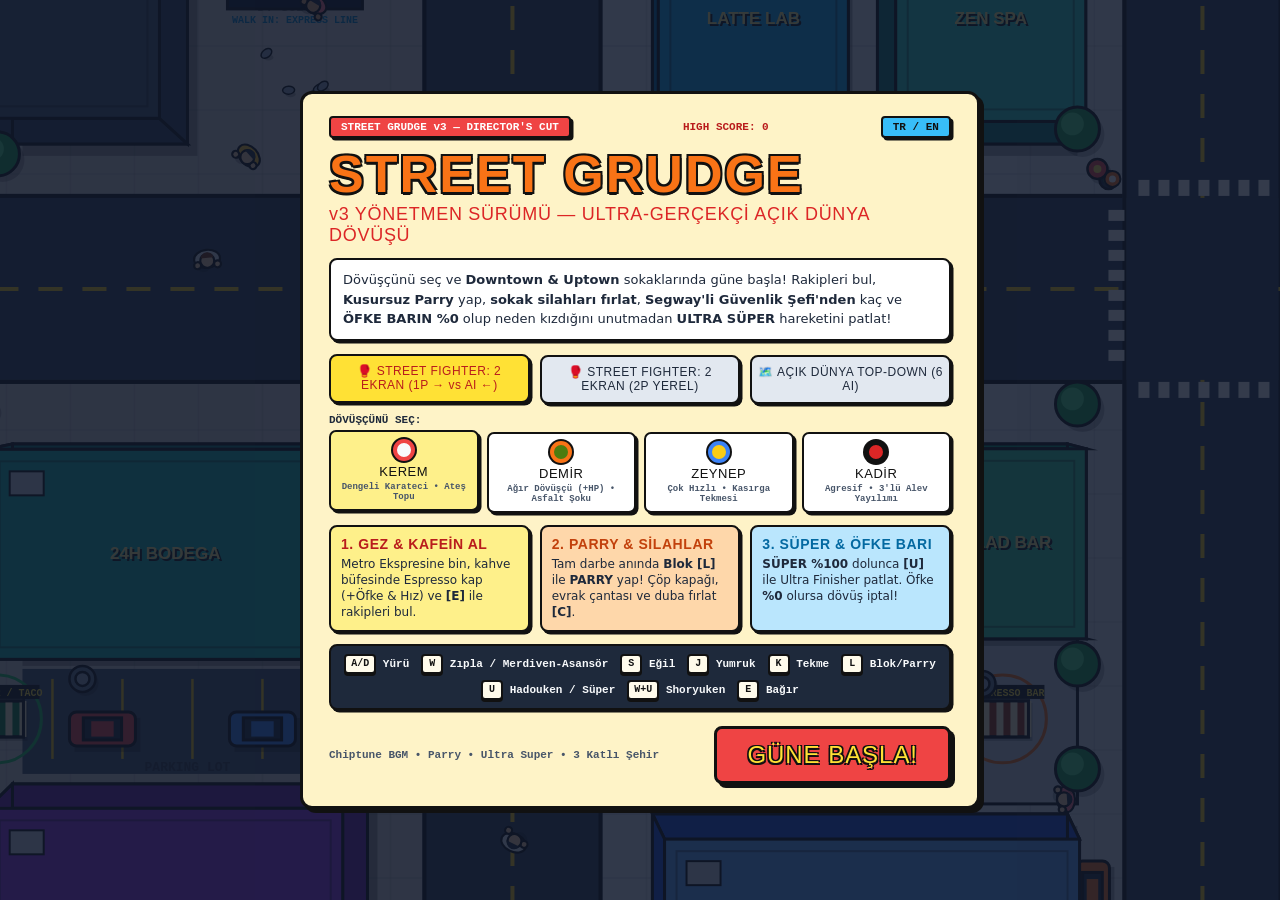
==== commit 11ff443f: "merge: sync origin/main (localStorage guards + smoke tests) and recompute strict CSP SHA-256" ====
--- a/street-grudge-tek-dosya.html
+++ b/street-grudge-tek-dosya.html
@@ -4,7 +4,7 @@
   <meta charset="UTF-8" />
   <meta name="viewport" content="width=device-width, initial-scale=1.0, maximum-scale=1.0, user-scalable=no" />
   <meta name="referrer" content="no-referrer" />
-  <meta http-equiv="Content-Security-Policy" content="default-src 'self'; script-src 'self' 'unsafe-inline'; style-src 'self' 'unsafe-inline'; img-src 'self' data: blob:; media-src 'self' data: blob:; connect-src 'self'; object-src 'none'; base-uri 'self'; form-action 'self';" />
+  <meta http-equiv="Content-Security-Policy" content="default-src 'self'; script-src 'self' 'sha256-XTo+I+GUMONtXJgf0q2UW3d3TfCh7jeo7UwmI32bTf8='; style-src 'self' 'unsafe-inline'; img-src 'self' data: blob:; media-src 'self' data: blob:; connect-src 'self' data: blob:; object-src 'none'; base-uri 'self'; form-action 'none';" />
   <title>STREET GRUDGE v3 — Split-Screen Street Fighter & Open-World</title>
   <style>
 /* =========================================================================
